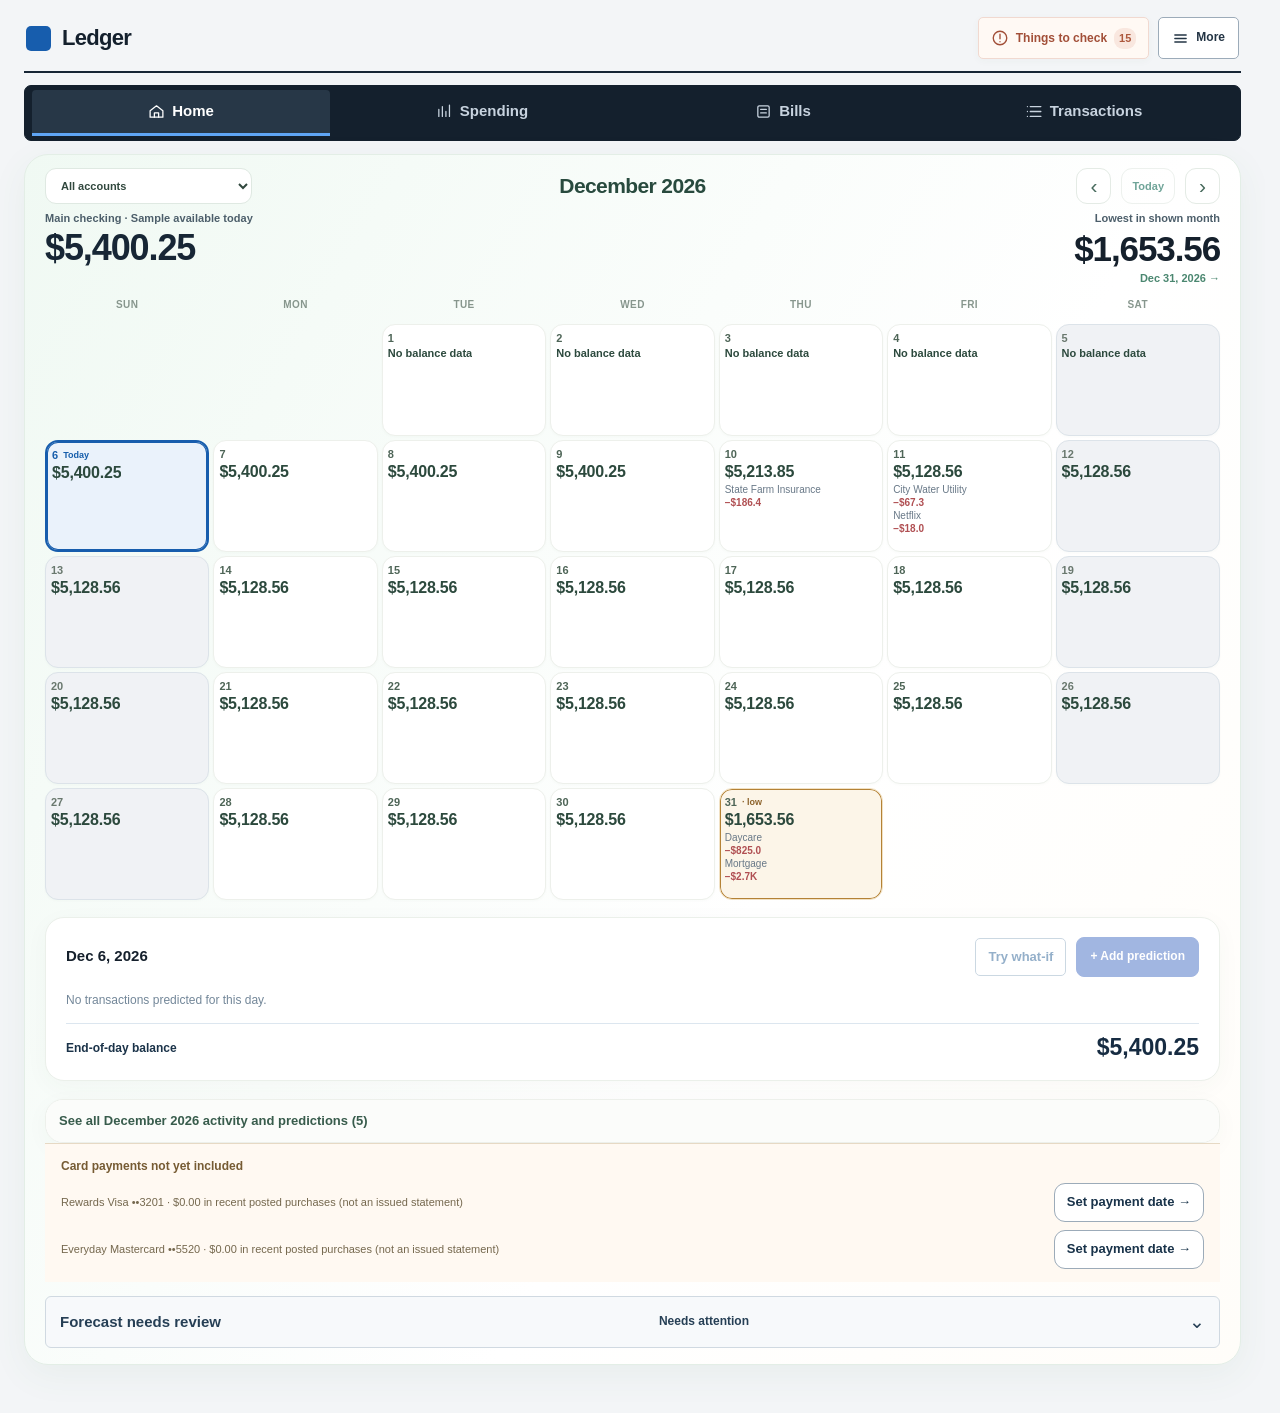
==== index.html @ ae258903 "UI: keep warning summaries visible and disclosure details optional" ====
<!doctype html>
<html lang="en">
<head>
<meta charset="utf-8">
<meta name="viewport" content="width=device-width,initial-scale=1,viewport-fit=cover">
<meta name="theme-color" content="#14202d">
<meta name="ledger-ui-revision" content="shown-month-low-20261031-v1">
<meta name="apple-mobile-web-app-capable" content="yes">
<meta name="apple-mobile-web-app-title" content="Ledger">
<link rel="manifest" href="/manifest.webmanifest">
<link rel="icon" type="image/png" sizes="180x180" href="/ledger-icon.png">
<link rel="apple-touch-icon" sizes="180x180" href="/ledger-icon.png">
<title>Ledger · Balance Planner</title>
<link rel="stylesheet" href="planner.css?v=ui-cleanup-20261125">
<link rel="stylesheet" href="ledger-interface.css?v=progressive-disclosure-20261125">
</head>
<body class="ledger-app">
<main class="shell"><div class="content">
  <header class="topbar">
    <div>
      <h1>Ledger</h1>
    </div>
    <div class="top-actions">
    <button type="button" class="attention-link" data-view="reviews" aria-label="Open things to check"><svg viewBox="0 0 24 24" aria-hidden="true"><circle cx="12" cy="12" r="9"/><path d="M12 7v6m0 4h.01"/></svg><span class="attention-label">Things to check</span><span class="attention-short" aria-hidden="true">Check</span><span class="review-tab-count" data-review-tab-count hidden></span></button>
    <div id="planner-save-feedback" class="planner-save-feedback" role="status" aria-live="polite" hidden></div>
      <details class="planner-menu" id="planner-menu"><summary aria-label="More Ledger options"><svg viewBox="0 0 24 24" aria-hidden="true"><path d="M4 7h16M4 12h16M4 17h16"/></svg><span>More</span></summary>
        <div class="planner-menu-content" role="group" aria-label="More Ledger options">
          <button type="button" data-view="settings">Settings</button>
          <a href="/ai-review" class="btn" id="ai-review-link">AI analysis</a>
          <a href="/categorize/manage" class="btn" id="category-share-link">Share categorization</a>
          <a class="btn" id="bank-connect" href="/bank-connect" hidden>Bank connections</a>
          <button class="btn" type="button" id="refresh-bank" hidden>Refresh bank</button>
          <details class="planner-menu-advanced">
            <summary>Advanced tools</summary>
            <div class="planner-menu-bank">
              <label for="ledger-mode-switch">Data source</label>
              <select id="ledger-mode-switch" class="mode-box" aria-label="Bank data source"><option value="demo">Demo</option><option value="real">Real / Plaid</option></select>
              <span class="status-tag" id="source-type" aria-live="polite">DEMO DATA</span>
            </div>
            <button class="btn primary" type="button" id="audit-launch" data-run-backtest hidden>Check accuracy</button>
            <small id="deployment-version">Server not verified</small>
          </details>
        </div>
      </details>
    </div>
  </header>
  <div class="main-navigation">
    <nav class="planner-tabs planner-nav-primary" aria-label="Main navigation">
      <button type="button" class="tab-link active" data-view="summary" aria-current="page"><svg viewBox="0 0 24 24" aria-hidden="true"><path d="M3 11 12 4l9 7v9H3z"/><path d="M9 20v-6h6v6"/></svg><span>Home</span></button>
      <button type="button" class="tab-link" data-view="history"><svg viewBox="0 0 24 24" aria-hidden="true"><path d="M4 19V9m5 10V5m5 14v-7m5 7V3"/></svg><span>Spending</span></button>
      <button type="button" class="tab-link" data-view="schedules"><svg viewBox="0 0 24 24" aria-hidden="true"><rect x="4" y="4" width="16" height="16" rx="2"/><path d="M8 9h8m-8 5h8"/></svg><span>Bills</span></button>
      <button type="button" class="tab-link" data-view="activity"><svg viewBox="0 0 24 24" aria-hidden="true"><path d="M6 5h15M6 12h15M6 19h15M2 5h.01M2 12h.01M2 19h.01"/></svg><span>Transactions</span></button>
    </nav>
  </div>
  <div id="planner-notice" aria-live="polite"></div>
  <div id="planner-main" aria-live="polite"><div class="panel">Preparing your balance plan…</div></div>
  <footer id="planner-fine-print" class="planner-fine-print" hidden></footer>
  </div></main>
<div id="planner-loading" class="planner-loading" role="status" aria-live="polite" aria-atomic="true">
  <div class="planner-loading-inner">
    <span class="planner-loading-spinner" aria-hidden="true"></span>
    <strong>Preparing Ledger</strong>
    <p id="planner-loading-progress">Loading your planning views…</p>
  </div>
</div>
<script src="demo-data.js"></script>
<script src="bank-feed.js?v=calendar-local-weekend-20261031-v1"></script>
<script src="accounting.js?v=card-payment-priority-v3"></script>
<script src="categorization.js"></script>
<script src="ledger-data.js?v=consistency-audit-20261106-v1"></script>
<script src="payment-obligations.js?v=card-settlements-excluded-v2"></script>
<script src="planner-transactions.js?v=consistency-audit-20261106-v1"></script>
<script src="planner-history.js?v=prediction-review-labels-v1"></script>
<script src="planner-core.js?v=prediction-review-labels-v1"></script>
<script src="planner-coverage.js?v=retired-renderers-20261028-v1"></script>
<script src="planner-summary.js?v=progressive-disclosure-20261125"></script>
<style>
/* A tab click is visible even while a fresh set of views is rebuilding. */
#planner-main{position:relative}
.ledger-page-wait{position:absolute;inset:0;z-index:5;min-height:220px;background:#f3f5f7;
 display:flex;justify-content:center;align-items:flex-start;padding-top:72px;gap:12px;color:#172c40;font-weight:650}
.ledger-page-wait:before{content:"";width:20px;height:20px;border-radius:50%;
 border:3px solid #cdd7e2;border-top-color:#175dad;animation:ledger-wait .7s linear infinite}
@keyframes ledger-wait{to{transform:rotate(360deg)}}
@media(prefers-reduced-motion:reduce){.ledger-page-wait:before{animation:none}}
</style>
<script>
/* Acknowledge navigation after startup or while edited views are refreshing.
   No financial data is duplicated or stored; the original nav handler remains
   the only authority that renders a prepared page. */
(function(){
 const shell=document.querySelector('main.shell');
 const root=document.getElementById('planner-main');
 const splash=document.getElementById('planner-loading');
 let wanted=null,sequence=0,replaying=false;
 // The opening overlay is owned by the planner readiness signal, not by the
 // first DOM mutation. It stays visible until all destinations are prepared.
 document.addEventListener('click',function(event){
  const button=event.target.closest?.('[data-view]');
  if(!button||replaying)return;
  const ready=window.HouseholdAllViewsReady?.()===true;
  const cached=window.HouseholdPreparedViewStatus?.()?.includes(button.dataset.view);
  if(ready&&cached){
   // Cancel an older uncached destination so a rapid subsequent tap wins.
   sequence++;wanted=null;
   root.querySelector('.ledger-page-wait')?.remove();
   root.removeAttribute('aria-busy');
   return;
  }
  // Until the existing warmup finishes, keep the tab interactive and visible.
  event.preventDefault();event.stopImmediatePropagation();
  const view=button.dataset.view,id=++sequence;
  wanted={view,button};
  document.querySelectorAll('[data-view]').forEach(tab=>{
   const selected=tab.dataset.view===(tab.closest?.('.planner-nav-primary')&&view==='transactions'?'activity':view==='trend'?'summary':view);
   tab.classList.toggle('active',selected);
   if(selected)tab.setAttribute('aria-current','page');
   else tab.removeAttribute('aria-current');
  });
  root.querySelector('.ledger-page-wait')?.remove();
  const placeholder=document.createElement('div');
  placeholder.className='ledger-page-wait';
  placeholder.setAttribute('role','status');
  placeholder.textContent='Loading '+(button.textContent.trim()||'page')+'…';
  root.appendChild(placeholder);
  root.setAttribute('aria-busy','true');
  if(shell){shell.inert=false;shell.removeAttribute('aria-busy')}
  if(splash&&window.HouseholdAllViewsReady?.())splash.style.display='none';
  const replay=()=>{
   if(id!==sequence||!wanted)return;
   if(window.HouseholdAllViewsReady?.()){
    wanted=null;
    // Keep the in-page loading surface visible through the synchronous
    // destination build. Render/DOM swap removes it only after the new page
    // is ready, rather than exposing a frozen previous page.
    replaying=true;
    try{button.click()}finally{
     replaying=false;
     if(placeholder.isConnected)placeholder.remove();
     root.removeAttribute('aria-busy');
    }
   }else setTimeout(replay,35);
  };
  // A task immediately after a paint frame lets Safari/Chromium paint the
  // newly selected tab and spinner BEFORE any expensive Activity markup.
  if(typeof requestAnimationFrame==='function'&&document.visibilityState!=='hidden')
   requestAnimationFrame(()=>requestAnimationFrame(()=>setTimeout(replay,0)));
  else setTimeout(replay,35);
 },true);
})();
</script>
<script src="planner.js?v=progressive-disclosure-20261125"></script>
<noscript>JavaScript is required to display account balances and planning projections.</noscript>
</body>
</html>
---- planner.css ----
/* Household Ledger · balance planner foundation.
   Restrained visual system carried forward from Household Ledger. */
:root{--ink:#121a22;--muted:#72808d;--line:#e1e6eb;--soft:#f5f7f9;--nav:#151b21;--blue:#315ebd;--pink:#dc438c;--red:#b42332;--mono:ui-monospace,SFMono-Regular,Menlo,Monaco,Consolas,monospace;font-family:Inter,-apple-system,BlinkMacSystemFont,"Segoe UI",sans-serif;color:var(--ink);font-variant-numeric:tabular-nums}
*{box-sizing:border-box}html{scroll-behavior:smooth}body{margin:0;background:#fff;font-size:13px;line-height:1.5;color:var(--ink)}
button,input,select{font:inherit}button,select{cursor:pointer}button:disabled{opacity:.45;cursor:default}
a{color:var(--blue);text-decoration:none}a:hover{text-decoration:underline}
[hidden]{display:none!important}
.sidebar{position:fixed;inset:0 auto 0 0;width:183px;background:var(--nav);padding:27px 14px;display:flex;flex-direction:column;z-index:4}
.brand{padding:3px 12px 36px;color:#fff;text-decoration:none;display:block;font:800 14px var(--mono);letter-spacing:.4px}
.brand span{color:#96a4b2;font-weight:600}
.side-link{display:flex;align-items:center;gap:11px;width:100%;padding:12px 11px;border:0;border-left:2px solid transparent;text-align:left;color:#bac4cf;background:transparent;font-size:13px;font-weight:650;border-radius:2px}
.side-link svg{width:17px;height:17px;stroke:currentColor;stroke-width:1.8;fill:none}
.side-link:hover{background:#282f38;color:#fff}
.side-link.active{background:#232b34;color:#fff;border-left-color:#9db9ff}
.sidebar-bottom{margin-top:auto;color:#7f8995;font:11px var(--mono);padding:14px 10px;line-height:1.65}
.shell{margin-left:183px}.content{max-width:1280px;padding:38px 45px 70px;margin:0 auto}
.topbar{display:flex;align-items:flex-start;justify-content:space-between;gap:20px;margin-bottom:19px}
.eyebrow{text-transform:uppercase;letter-spacing:1.6px;font:700 10px var(--mono);color:var(--muted);margin:0 0 9px}
h1{font-size:30px;font-weight:730;letter-spacing:-1px;line-height:1.15;margin:0}
.lead{font-size:13px;color:var(--muted);margin:9px 0 0;max-width:540px}
.top-actions{display:flex;align-items:center;flex-wrap:wrap;justify-content:flex-end;gap:8px}
.btn{border:1px solid #bac4cd;background:#fff;color:#1b2732;padding:9px 12px;border-radius:4px;min-height:36px;font-weight:650;display:inline-flex;align-items:center;justify-content:center;gap:7px;white-space:nowrap}
.btn:hover:not(:disabled){background:var(--soft);text-decoration:none}
.btn.primary{background:var(--ink);border-color:var(--ink);color:#fff}
.btn.primary:hover{background:#333e4b}
.mode-box{border:1px solid #cbd3d9;background:#fff;padding:8px 12px;border-radius:4px;min-height:36px;color:var(--ink);font-weight:650}
.notice{background:#f5f7fb;border:1px solid #dee6f3;border-left:3px solid #8da6ce;padding:12px 16px;border-radius:2px;margin:16px 0 20px;display:flex;justify-content:space-between;align-items:center;gap:14px;color:#45536a;font-size:12px}
.notice.danger{border-color:#f4d9dd;border-left-color:var(--red);background:#fff8f8;color:#853140}
.notice strong{color:var(--ink)}
.notice .secondary{color:var(--muted)}
.status-tag{display:inline-flex;align-items:center;gap:5px;padding:3px 8px;background:#f0f3f5;color:#677480;border-radius:3px;font:700 10px var(--mono);white-space:nowrap}
.status-tag.good{background:#eaf4ef;color:#367050}.status-tag.warn{background:#fff2df;color:#946317}.status-tag.bad{background:#ffebec;color:var(--red)}
.section-title{display:flex;justify-content:space-between;align-items:baseline;gap:10px;flex-wrap:wrap;margin:0 0 12px}
.section-title h2{font:750 11px var(--mono);letter-spacing:1.2px;text-transform:uppercase;margin:0}
.section-title p{color:var(--muted);font-size:11px;margin:0}
.account-strip{display:grid;grid-template-columns:repeat(auto-fit,minmax(180px,1fr));gap:10px;margin:0 0 28px}
.account-tile{display:flex;flex-direction:column;align-items:start;gap:6px;text-align:left;background:#fff;border:1px solid var(--line);padding:14px 15px;min-height:107px;border-radius:4px;transition:border-color .1s}
.account-tile:hover{border-color:#98a8ba}
.account-tile[aria-pressed="true"]{border-color:var(--blue);box-shadow:inset 0 0 0 1px var(--blue);background:#fbfcff}
.account-tile .account-name{font-size:12px;color:#607080;display:block;overflow-wrap:anywhere}
.account-tile .account-amount{font:750 20px var(--mono);letter-spacing:-.8px}
.account-tile .account-type{font:10px var(--mono);color:var(--muted)}
.panel{border:1px solid var(--line);border-radius:4px;background:#fff;margin:0 0 20px;padding:21px 23px}
.hero{display:grid;grid-template-columns:minmax(0,1fr) minmax(245px,.95fr);gap:25px;padding:26px 28px 22px}
.hero-label{font-size:12px;font-weight:680;margin:0 0 3px}
.hero-title{display:flex;align-items:center;gap:9px;flex-wrap:wrap}
.balance-main{font:740 clamp(29px,3.2vw,43px)/1.2 var(--mono);letter-spacing:-2px;margin:13px 0 7px;overflow-wrap:anywhere}
.balance-main.warning{color:var(--red)}
.hero-footnote{color:var(--muted);font-size:11px;margin:0;max-width:480px}
.hero-stats{display:grid;grid-template-columns:1fr 1fr;gap:15px;border-left:1px solid var(--line);padding-left:25px;align-content:center}
.metric{display:flex;flex-direction:column;gap:6px;min-width:0}
.metric span{font-size:11px;color:var(--muted)}.metric strong{font:740 20px var(--mono);overflow-wrap:anywhere}
.metric small{font-size:10px;color:var(--muted)}
.metric strong.low{color:var(--red)}
.metric strong.warning{color:#a55d0c}
.chart-wrap{margin-top:3px}.chart-wrap svg{width:100%;height:auto;max-height:230px;display:block;overflow:visible}
.chart-labels{display:flex;align-items:center;justify-content:space-between;font:11px var(--mono);color:var(--muted);padding:0 15px;margin:0 0 3px}
.chart-caption{font-size:11px;color:var(--muted);margin-top:8px}
.empty-visual{padding:32px 22px;color:var(--muted);background:var(--soft);border:1px dashed var(--line);border-radius:4px}
.timeline-panel{padding-bottom:8px}
.list-head{display:grid;grid-template-columns:92px minmax(0,1fr) 116px 125px;gap:12px;border-bottom:1px solid var(--line);padding:2px 0 11px;color:var(--muted);font:700 10px var(--mono);text-transform:uppercase;letter-spacing:.3px}
.payment-line{display:grid;grid-template-columns:92px minmax(0,1fr) 116px 125px;gap:12px;align-items:center;border-bottom:1px solid #e9edf0;padding:14px 0}
.payment-line:last-child{border-bottom:0}
.payment-date{font:650 12px var(--mono);color:#566573}
.payment-name{font-weight:700;font-size:13px;overflow-wrap:anywhere}
.payment-meta{font-size:11px;color:var(--muted);margin:3px 0 0}
.payment-value{text-align:right;font:700 13px var(--mono)}
.payment-value.incoming{color:#397250}.payment-value.outgoing{color:#9c3a52}
.after-value{text-align:right;display:flex;flex-direction:column;gap:3px}
.after-value strong{font:750 14px var(--mono)}.after-value strong.risk{color:var(--red)}
.after-value small{font:10px var(--mono);color:var(--muted)}
.forecast-empty{padding:30px 0 25px;text-align:center}.forecast-empty h3{font-size:14px;margin:0 0 6px}.forecast-empty p{font-size:12px;color:var(--muted);margin:0 auto;max-width:470px}
.details{border-top:1px solid var(--line);margin-top:13px;padding:14px 0 2px}
.details summary{font-weight:700;cursor:pointer;min-height:30px;color:#526171}
.details p{font-size:11px;color:var(--muted)}
.small-grid{display:grid;grid-template-columns:1fr 1fr;gap:15px}
.mini-panel{padding:20px 21px}
.mini-panel h3{font-size:12px;margin:0 0 7px}
.mini-panel p{font-size:12px;color:var(--muted);margin:0 0 12px}
.planner-footer{border-top:1px solid var(--line);padding-top:21px;color:var(--muted);font-size:11px;display:flex;justify-content:space-between;gap:12px}
.mobile-titlebar{display:none}
@media(max-width:1150px){.content{padding:28px 25px 60px}.sidebar{width:160px}.shell{margin-left:160px}.hero{gap:18px}.hero-stats{padding-left:18px}}
@media(max-width:780px){.sidebar{display:none}.shell{margin:0}.content{padding:22px 16px 70px}.mobile-titlebar{display:flex;background:var(--nav);color:#fff;padding:14px 18px;align-items:center;justify-content:space-between;font:700 12px var(--mono)}.mobile-titlebar span{color:#a9b6c5}.topbar{flex-direction:column;align-items:stretch;gap:12px;margin-bottom:8px}.top-actions{justify-content:flex-start}.hero{grid-template-columns:1fr;padding:20px;gap:15px}.hero-stats{border-left:0;border-top:1px solid var(--line);padding:15px 0 0}.account-strip{grid-template-columns:repeat(2,minmax(0,1fr))}.account-tile{min-height:96px;padding:12px}.account-tile .account-amount{font-size:17px}.small-grid{grid-template-columns:1fr}.panel{padding:17px}.list-head{grid-template-columns:65px minmax(0,1fr) 95px;gap:7px}.list-head span:last-child{display:none}.payment-line{grid-template-columns:65px minmax(0,1fr) 95px;gap:7px;padding:12px 0}.payment-date{font-size:10px}.payment-value{font-size:12px}.after-value{grid-column:2 / -1;display:block;text-align:left}.after-value small{margin-left:8px}.notice{align-items:start;flex-direction:column}.balance-main{letter-spacing:-1px}}
@media(max-width:390px){.account-strip{grid-template-columns:1fr 1fr;gap:7px}.account-tile .account-amount{font-size:15px}.hero-stats{grid-template-columns:1fr 1fr}.metric strong{font-size:17px}}

/* Confirm-once repeat review, main account and read-only card autopay planning */
.hero .hero-stats{grid-template-columns:repeat(2,minmax(0,1fr));gap:17px 20px}
.hero .metric-wide{grid-column:1 / -1;padding-top:12px;border-top:1px solid var(--line)}
.hero .metric-wide strong{font-size:19px}
.routine-review-list{margin-top:18px;display:flex;flex-direction:column}
.routine-review-line{display:grid;grid-template-columns:minmax(0,1fr) auto auto;gap:12px;align-items:center;padding:13px 0;border-bottom:1px solid var(--line)}
.routine-review-line:last-child{border-bottom:0}
.routine-review-line>div:first-child{display:flex;flex-direction:column;gap:4px;min-width:0}
.routine-review-line strong{font-size:13px;overflow-wrap:anywhere}
.routine-review-line>strong{font:750 14px var(--mono);white-space:nowrap}
.routine-review-line small{font-size:11px;color:var(--muted)}
.routine-actions{display:flex;align-items:center;gap:6px}
.routine-actions .btn{font-size:11px;padding:8px 11px}
.planner-settings{padding-bottom:20px}
.planner-settings>summary{cursor:pointer;font-size:13px;font-weight:730;min-height:32px}
.planner-settings>summary .status-tag{margin-left:12px}
.card-rule-form{margin-top:20px;padding-top:19px;border-top:1px solid var(--line)}
.card-rule-form .lead{max-width:750px;margin:0 0 14px}
.card-fields{display:grid;grid-template-columns:repeat(auto-fit,minmax(180px,1fr));gap:13px}
.card-fields label{display:flex;flex-direction:column;font-size:11px;font-weight:650;gap:5px;color:#506070}
.card-fields [hidden]{display:none!important}
.card-history{margin:16px 0;padding:13px;border:1px solid var(--line);border-radius:5px}
.card-history summary{cursor:pointer;font-weight:650;font-size:12px;margin-bottom:8px}
.card-history .card-preview-line{gap:14px}
.card-fields input,.card-fields select{height:40px;min-width:0;width:100%;border:1px solid #cbd3dd;border-radius:4px;padding:6px 10px;color:var(--ink);background:#fff;font:13px var(--mono)}
.card-fields input:focus,.card-fields select:focus{outline:2px solid #a2b9e5;outline-offset:1px}
.card-form-actions{margin:16px 0 8px;display:flex;gap:8px;flex-wrap:wrap;align-items:center}
.account-tile[aria-pressed=true]{background:#f8faff}
.account-tile:focus-visible,.btn:focus-visible{outline:2px solid var(--blue);outline-offset:2px}
@media(max-width:1050px){
 .routine-review-line{grid-template-columns:minmax(0,1fr) auto}
 .routine-actions{grid-column:1 / -1}
}
@media(max-width:780px){
 .routine-review-line{grid-template-columns:minmax(0,1fr) auto;gap:8px}
 .routine-actions{grid-column:1 / -1;flex-wrap:wrap}
 .hero .hero-stats{grid-template-columns:minmax(0,1fr) minmax(0,1fr)}
 .hero .metric strong{font-size:18px}
 .card-fields{grid-template-columns:minmax(0,1fr)}
}

/* Optional, read-only historical forecast accuracy check */
.audit-grid{display:grid;grid-template-columns:repeat(3,minmax(0,1fr));gap:14px;margin:18px 0}
.audit-grid>div{display:flex;flex-direction:column;gap:5px;padding:13px 14px;background:var(--panel-alt,#f6f8fa);border:1px solid var(--line);border-radius:5px;min-width:0}
.audit-grid span{font-size:11px;color:var(--muted)}
.audit-grid strong{font:700 19px var(--mono);color:var(--ink)}
.audit-grid small{font-size:11px;color:var(--muted);overflow-wrap:anywhere}
.audit-run-status{margin:12px 0 8px;font:650 12px var(--mono);color:#455b6d;overflow-wrap:anywhere}
.audit-footnote{font-size:12px;line-height:1.65;color:var(--muted);margin:14px 0}
.audit-issues{padding-top:12px;border-top:1px solid var(--line)}
.audit-issues h3{font-size:13px;margin:0 0 8px}
.audit-issue{display:flex;justify-content:space-between;gap:10px;padding:8px 0;border-bottom:1px solid var(--line);font-size:12px}
.audit-issue strong{font-size:12px}
.audit-issue span{color:var(--muted);text-align:right}
@media(max-width:780px){.audit-grid{grid-template-columns:1fr}.audit-issue{flex-direction:column;gap:4px}.audit-issue span{text-align:left}}

/* Three-tab planning workspace */
.planner-tabs{display:flex;gap:4px;border-bottom:1px solid var(--line);margin:4px 0 22px}
.tab-link{border:0;border-bottom:2px solid transparent;background:transparent;padding:12px 17px;color:#74808a;font-weight:700;font-size:13px;min-height:44px}
.tab-link:hover{color:var(--ink);background:#f5f7f9}
.tab-link.active{color:#254f9d;border-bottom-color:#315ebd}
.page-heading{display:flex;justify-content:space-between;align-items:center;gap:16px;flex-wrap:wrap;margin:0 0 20px}
.page-heading h2{font-size:22px;font-weight:750;letter-spacing:-.5px;margin:0}
.page-heading p{margin:5px 0 0;font-size:12px;color:var(--muted)}
.overview-page .overview-chart .chart-wrap svg{max-height:175px}
.overview-upcoming-item{display:grid;grid-template-columns:70px minmax(0,1fr) auto;align-items:center;gap:12px;padding:11px 0;border-bottom:1px solid var(--line);font-size:12px}
.overview-upcoming-item:last-child{border-bottom:0}
.overview-upcoming-item span{color:var(--muted)}
.overview-upcoming-item strong{overflow-wrap:anywhere}
.overview-upcoming-item span:last-child{font:700 12px var(--mono);color:var(--ink)}
.future-toolbar{display:flex;align-items:center;justify-content:space-between;gap:14px;padding-bottom:17px;border-bottom:1px solid var(--line)}
.future-toolbar label{display:flex;align-items:center;gap:12px;color:#596b7c;font-size:12px;font-weight:700}
.future-toolbar select{min-width:180px;max-width:100%;height:37px;padding:5px 11px;border:1px solid #cbd3d9;border-radius:4px;background:#fff}
.future-row{display:grid;grid-template-columns:65px minmax(0,1fr) 115px 70px;align-items:center;gap:12px;padding:13px 0;border-bottom:1px solid var(--line)}
.future-item:has(.future-edit-form)>.future-row{border-bottom:0}
.future-date{font:700 11px var(--mono);color:#6c7884}
.future-description{min-width:0;display:flex;flex-direction:column;gap:3px}
.future-description strong{font-size:13px;overflow-wrap:anywhere}
.future-description small{font-size:11px;color:var(--muted);overflow-wrap:anywhere}
.future-amount{font:700 13px var(--mono);text-align:right;white-space:nowrap}
.future-amount.incoming{color:#367050}
.future-amount.outgoing{color:#323f4d}
.future-new-form{margin:18px 0!important;background:#f9fafc}
.future-new-form .section-title{margin-bottom:6px}
.future-fields{display:grid;grid-template-columns:repeat(auto-fit,minmax(175px,1fr));gap:13px;margin-top:15px}
.future-fields label{display:flex;flex-direction:column;gap:6px;font-size:11px;font-weight:700;color:#506070;min-width:0}
.future-fields input,.future-fields select{height:40px;min-width:0;width:100%;border:1px solid #cbd3dd;border-radius:4px;padding:7px 9px;color:var(--ink);background:#fff;font:12px var(--mono)}
.future-edit-form{border-bottom:1px solid var(--line);background:#f7f9fc;margin:0 -11px 12px;padding:15px 13px;border-radius:4px}
.future-form-actions{display:flex;flex-wrap:wrap;align-items:center;gap:8px;margin:16px 0 0}
.future-form-error{color:#9d2535;font-size:12px;font-weight:650;margin:10px 0}
.future-notice{font-size:12px;color:#315d45;border-left:3px solid #7cb39a;background:#f1f8f4;padding:9px 12px}
.future-skipped{margin:14px 0}
.future-skip-line{display:flex;align-items:center;justify-content:space-between;gap:10px;padding:9px 0;font-size:12px;border-bottom:1px solid var(--line)}
.cash-cushion-label{display:flex;align-items:center;gap:10px;flex-wrap:wrap;font-size:12px}
.cash-cushion-label input{max-width:150px;padding:8px 10px;border:1px solid var(--line);border-radius:4px}
#cushion-form{display:flex;align-items:center;gap:15px;flex-wrap:wrap}
@media(min-width:781px) and (max-width:880px){.sidebar{display:none}.shell{margin-left:0}.content{padding:28px 24px 70px}}
@media(max-width:880px){.sidebar .side-link{display:none}}
@media(min-width:881px){.planner-tabs{display:none}}
@media(max-width:780px){
 .future-row{grid-template-columns:60px minmax(0,1fr) auto;gap:7px}
 .future-row>.btn{grid-column:3}
 .future-date{font-size:10px}
 .future-amount{grid-column:2;text-align:left}
 .future-row>.btn{grid-row:1 / 3;align-self:center}
 .future-toolbar{flex-wrap:wrap}
 .future-toolbar select{min-width:140px}
 .page-heading h2{font-size:20px}
}

/* Compact income visibility, avoiding an optimistic zero-deposit forecast. */
.income-status{display:flex;align-items:center;justify-content:space-between;gap:16px;padding-top:14px;padding-bottom:14px}
.income-status .section-title{margin:0 0 5px}
.income-status>div{flex:1;min-width:0}
.income-status p{font-size:12px;line-height:1.5;color:var(--muted);margin:0}
@media(max-width:780px){.income-status{align-items:flex-start;flex-direction:column}.income-status .btn{width:100%}}

/* Explicit scope for recurring forecast edits. */
.future-scope{border:1px solid #d2dce7;border-radius:6px;background:#fff;margin:0;padding:12px 14px;display:flex;align-items:center;gap:18px;flex-wrap:wrap}
.future-scope legend{font-size:12px;font-weight:750;padding:0 6px;color:#374b5f}
.future-scope label{display:flex;align-items:center;gap:8px;font-size:12px;font-weight:650;cursor:pointer;min-height:30px}
.future-scope label input{accent-color:#315ebd;width:16px;height:16px}
.future-scope p{width:100%;margin:0;color:#6c7987;font-size:11px;line-height:1.5}
@media(max-width:600px){.future-scope{gap:4px;align-items:stretch;flex-direction:column}}

.future-repeat-fields{margin-top:12px;padding:12px 14px;border:1px solid #dbe2e9;border-radius:5px;background:#fff}
.future-repeat-fields[hidden],.future-second-day[hidden],.future-transfer-only[hidden]{display:none!important}
.future-examples{margin-top:14px;font-size:12px}
.future-examples summary{font-weight:700;cursor:pointer;color:#315ebd}
.future-examples p{font-size:11px;color:var(--muted);margin:9px 0}
.future-examples label{display:flex;gap:9px;align-items:center;font-size:12px;margin:7px 0;cursor:pointer}
.future-examples input{accent-color:#315ebd;width:16px;height:16px}

/* Per-card statement forecasting; compact disclosure and account mapping. */
.card-statement-previews{display:grid;grid-template-columns:repeat(auto-fit,minmax(245px,1fr));gap:12px;margin-top:17px}
.card-statement-preview{border:1px solid var(--line);border-radius:6px;background:var(--panel-alt,#f6f8fa);padding:15px 16px;min-width:0}
.card-preview-top{display:flex;align-items:center;justify-content:space-between;gap:6px;font-size:10px;font-weight:750;letter-spacing:.04em;color:var(--muted)}
.card-preview-amount{display:block;margin:8px 0 12px;font:750 25px var(--mono);color:var(--ink)}
.card-preview-line{display:flex;justify-content:space-between;align-items:baseline;gap:14px;margin-top:7px;font-size:11px}
.card-preview-line span{color:var(--muted);flex:1}
.card-preview-line strong{font-size:11px;text-align:right;overflow-wrap:anywhere}
.card-preview-caveat{margin:13px 0 0;font-size:10px;line-height:1.6;color:var(--muted)}
.card-preview-placeholder{margin:13px 0;color:var(--muted);font-size:11px}
.card-bill-row{padding:12px 0;border-bottom:1px solid var(--line);display:flex;align-items:center;justify-content:space-between;gap:15px}
.card-bill-row:last-of-type{border-bottom:0}
.card-bill-row div{display:flex;flex-direction:column;gap:4px;min-width:0}
.card-bill-row div strong{font-size:12px}
.card-bill-row small{font-size:10px;color:var(--muted);line-height:1.5}
.card-bill-row>strong{font:750 15px var(--mono);white-space:nowrap}
@media(max-width:600px){.card-statement-previews{grid-template-columns:minmax(0,1fr)}.card-bill-row>strong{font-size:13px}}

.card-actual-transactions{margin-top:13px;padding-top:10px;border-top:1px solid var(--line);font-size:11px}
.card-actual-transactions summary{cursor:pointer;font-weight:700;color:#315ebd;line-height:1.5}
.card-actual-transactions p{color:var(--muted);line-height:1.5}
.card-actual-line{display:flex;justify-content:space-between;align-items:baseline;gap:12px;padding:8px 0;border-bottom:1px solid var(--line);line-height:1.5}
.card-actual-line:last-child{border-bottom:0}
.card-actual-line span{overflow-wrap:anywhere;min-width:0}
.card-actual-line strong{font:650 11px var(--mono);white-space:nowrap}

/* Actual-bank mortgage fallback when strict recurring detection has no forecast. */
.missing-mortgages{margin:16px 0}
.missing-mortgages>.lead{margin-top:7px;max-width:820px}
.mortgage-review{display:flex;justify-content:space-between;align-items:center;gap:15px;padding:15px 0;border-bottom:1px solid var(--line)}
.mortgage-review:last-of-type{border-bottom:0}
.mortgage-review-info{display:flex;flex-direction:column;gap:5px;min-width:0}
.mortgage-review-info>strong{font:750 13px var(--mono);overflow-wrap:anywhere}
.mortgage-review-info small{font-size:11px;color:var(--muted)}
.mortgage-review-actions{display:flex;flex-wrap:wrap;gap:7px;flex-shrink:0}
.mortgage-examples{margin-top:5px;font-size:11px}
.mortgage-examples summary{cursor:pointer;color:var(--blue);font-weight:700}
.mortgage-examples div{padding-top:6px;color:var(--muted)}
@media(max-width:680px){.mortgage-review{align-items:flex-start;flex-direction:column}.mortgage-review-actions{width:100%}}

/* Bank-sourced History + lower-threshold Reviews. Keep data legible on iPhone. */
.planner-tabs{display:flex;flex-wrap:wrap;gap:5px}
.history-filters{display:flex;gap:12px;align-items:end;flex-wrap:wrap;margin:0 0 14px}
.history-filters label{font-size:11px;min-width:160px;flex:1;display:flex;flex-direction:column;gap:6px;color:var(--muted);font-weight:650}
.history-filters input,.history-filters select{width:100%;min-height:37px;padding:8px 10px;border:1px solid #c8d0d9;background:#fff;border-radius:4px;color:var(--ink)}
.history-count{font-size:11px;color:var(--muted);margin:12px 0 8px}
.history-actual-row{display:grid;grid-template-columns:72px minmax(0,1fr) 105px 126px;align-items:center;gap:12px;padding:12px 0;border-bottom:1px solid var(--line)}
.history-actual-row:last-of-type{border-bottom:0}
.history-actual-date{color:var(--muted);font:650 11px var(--mono)}
.history-actual-description{min-width:0;display:flex;flex-direction:column;gap:4px}
.history-actual-description strong{font-size:12px;overflow-wrap:anywhere}
.history-actual-description small{color:var(--muted);font-size:11px}
.history-actual-amount{font:700 12px var(--mono);text-align:right;white-space:nowrap}
.history-actual-amount.incoming{color:#397250}
.history-actual-amount.outgoing{color:#914050}
.history-actual-row .btn{font-size:11px;padding:8px;white-space:nowrap}
.history-more{text-align:center;margin-top:17px}
.review-candidate{display:flex;align-items:center;justify-content:space-between;gap:12px;padding:16px 0;border-bottom:1px solid var(--line);flex-wrap:wrap}
.review-candidate:last-of-type{border-bottom:0}
.review-candidate-main{flex:1 1 240px;min-width:0;display:flex;flex-direction:column;gap:4px}
.review-candidate-main>strong{font-size:13px;overflow-wrap:anywhere}
.review-candidate-main small{font-size:11px;color:var(--muted)}
.review-candidate-amount{font:750 13px var(--mono);white-space:nowrap}
.review-candidate-actions{display:flex;gap:7px;align-items:center;flex-wrap:wrap}
.review-candidate-actions .btn{font-size:11px}
.review-examples{margin-top:7px;font-size:11px}
.review-examples summary{cursor:pointer;font-weight:650;color:var(--blue)}
.review-examples div{padding-top:6px;color:var(--muted)}
.review-warning{font-size:12px;color:#785e38;border-top:1px solid var(--line);padding:10px 0;margin:0}
.review-spotlight{display:flex;align-items:center;justify-content:space-between;gap:14px}
.review-spotlight p{font-size:11px;color:var(--muted);margin:5px 0 0}
.history-schedule-form{border-color:#bfcada}
.history-schedule-form .future-fields{margin-top:16px}
@media(max-width:780px){
 .planner-tabs{gap:3px;justify-content:space-between}
 .planner-tabs .tab-link{flex:1 1 29%;font-size:11px;padding:9px 6px}
 .history-actual-row{grid-template-columns:56px minmax(0,1fr) 92px;gap:7px;padding:12px 0}
 .history-actual-row .btn{grid-column:2/-1;justify-self:start;margin-top:0}
 .history-actual-description small{font-size:10px}
 .history-actual-amount{font-size:11px}
 .review-candidate-actions{width:100%}
 .review-spotlight{align-items:start;flex-direction:column}
}


/* Summary · one interactive timeline and one honest coverage indicator */
.summary-page{max-width:1100px;margin:0 auto}
.summary-stage{border:1px solid #e5ebf0;border-radius:16px;padding:29px 34px 23px;background:linear-gradient(180deg,#fff 0%,#fff 65%,#fcfdff 100%)}
.summary-heading{display:flex;align-items:center;justify-content:space-between;gap:16px;flex-wrap:wrap}
.summary-eyebrow{font:750 11px var(--mono);letter-spacing:1.7px;color:#6f7c89}
.summary-account-picker{display:flex;align-items:center;gap:9px;font-size:11px;color:var(--muted)}
.summary-account-picker select{border:1px solid #dde4eb;background:#fff;border-radius:7px;max-width:220px;min-height:36px;color:var(--ink);font-weight:650;padding:6px 28px 6px 11px}
.summary-ranges{display:flex;align-items:center;gap:4px;margin:20px 0 29px;padding:4px;border-radius:10px;background:#f4f6f9;width:max-content;max-width:100%}
.summary-range{border:0;background:transparent;color:#718093;font:700 12px var(--mono);min-height:34px;min-width:44px;padding:6px 12px;border-radius:7px}
.summary-range:hover{color:var(--ink);background:#e9eef5}
.summary-range.active{color:#234d97;background:#fff;box-shadow:0 1px 4px #182d4d1b}
.summary-numbers{display:flex;align-items:end;justify-content:space-between;gap:20px}
.summary-overline,.summary-end span{font-size:12px;color:#778491;font-weight:620}
.summary-low{font:760 clamp(36px,5vw,63px)/1.13 var(--mono);letter-spacing:-2.8px;color:#172b3a;margin:6px 0}
.summary-low-alert{color:#a55d0c}
.summary-low-negative{color:#b43b36}
.summary-date{color:#667585;font-size:12px}
.summary-end{display:flex;flex-direction:column;text-align:right;gap:3px;padding-bottom:3px}
.summary-end strong{font:730 clamp(19px,2.35vw,27px) var(--mono);letter-spacing:-1px;overflow-wrap:anywhere}
.summary-end small{font-size:11px;color:#7b8996}
.summary-plot{margin:20px -5px 0}
.summary-plot svg{display:block;width:100%;height:auto;max-height:360px;touch-action:pan-y;cursor:crosshair;outline:none}
.summary-plot svg:focus-visible{outline:2px solid #416fba;outline-offset:2px;border-radius:7px}
.summary-axis{display:flex;justify-content:space-between;color:#8b97a4;font:11px var(--mono);padding:0 10px}
.summary-peek{display:flex;justify-content:space-between;gap:14px;align-items:center;border-radius:9px;background:#f4f7fb;padding:13px 16px;margin-top:18px;min-height:58px}
.summary-peek>div{display:flex;align-items:baseline;gap:15px;flex-wrap:wrap}
.summary-peek [data-summary-peek-date]{font-size:12px;font-weight:650;color:#587086}
.summary-peek strong{font:750 19px var(--mono);color:#172c3d}
.summary-peek small{font-size:11px;color:#647588;text-align:right}
.summary-caption{display:flex;justify-content:space-between;gap:12px;color:#8a96a1;font-size:11px;margin-top:13px}
.summary-caption span{white-space:nowrap}
.summary-trust{padding:23px 5px 0;color:#687685}
.summary-trust-line{display:flex;gap:13px;align-items:center;flex-wrap:wrap;font-size:12px}
.summary-trust-line>strong{color:#202e3b}
.summary-risk{color:#ad4747}.summary-ok{color:#417357}
.summary-review-link{border:0;background:none;color:#315ebd;text-decoration:underline;font-weight:700;padding:4px;min-height:30px}
.summary-trust p{font-size:11px;color:#8995a1;margin:9px 0}
.summary-empty{padding:80px 20px;color:#778491;text-align:center;font-size:13px;line-height:1.7}
@media(max-width:780px){
 .planner-tabs{overflow-x:auto;scrollbar-width:none;justify-content:flex-start}
 .planner-tabs::-webkit-scrollbar{display:none}
 .planner-tabs .tab-link{flex:0 0 auto;white-space:nowrap;padding:10px 14px;font-size:12px}
 .summary-stage{padding:20px 17px 18px;border-radius:12px}
 .summary-ranges{width:100%;justify-content:space-between;gap:1px;margin:19px 0 23px}
 .summary-range{min-width:0;flex:1;padding:8px 2px;font-size:11px}
 .summary-low{font-size:clamp(30px,8vw,42px);letter-spacing:-1.7px}
 .summary-end strong{font-size:19px}
 .summary-numbers{align-items:start}
 .summary-caption span{display:none}
 .summary-peek{align-items:flex-start;flex-direction:column;gap:6px}
 .summary-peek small{text-align:left}
 .summary-plot{margin:24px -3px 0}
 .summary-account-picker select{max-width:160px}
}

/* Summary's six day chips are the only horizon selector on that page. */
body:has(.summary-page) .top-actions label[for="horizon"],
body:has(.summary-page) .top-actions #horizon{display:none}


/* Proof of coverage: one restrained month-by-month matrix, not another dashboard */
.coverage-section{margin:26px 0 0;border:1px solid var(--line);border-radius:12px;background:#fff;padding:21px 23px 17px}
.coverage-heading{display:flex;align-items:baseline;justify-content:space-between;gap:12px;margin-bottom:14px}
.coverage-heading h2{font-size:13px;font-weight:760;margin:0;letter-spacing:-.15px}
.coverage-heading>span{font-size:11px;color:var(--muted);text-align:right}
.coverage-scroller{overflow-x:auto;max-width:100%;overscroll-behavior-x:contain}
.coverage-table{border-spacing:0;width:100%;min-width:max-content;border-collapse:separate}
.coverage-table th,.coverage-table td{border-bottom:1px solid #eef1f5;text-align:center;padding:8px 7px;min-width:75px}
.coverage-table thead th{font:700 10px var(--mono);color:#7a8794;background:#fff;vertical-align:bottom;padding:8px 7px}
.coverage-table thead th:first-child{position:sticky;left:0;z-index:3;text-align:left;min-width:146px;background:white}
.coverage-month>span{display:block;font:500 9px var(--mono);color:#9ba6b1;margin-top:3px}
.coverage-table tbody th{position:sticky;left:0;z-index:2;min-width:146px;text-align:left;background:#fff;max-width:200px}
.coverage-table tbody th strong{display:block;font-size:12px;overflow-wrap:anywhere}
.coverage-table tbody th small{display:block;font-size:10px;color:var(--muted);font-weight:500;margin-top:3px}
.coverage-cell{border:1px solid transparent;background:transparent;border-radius:7px;padding:6px 7px;min-width:49px;min-height:34px;color:#687787;font:700 11px var(--mono);cursor:pointer;white-space:nowrap}
.coverage-cell.covered,.coverage-cell.posted{background:#eff6f2;color:#346d4a}
.coverage-cell.missing,.coverage-cell.setup{background:#fceeed;color:#a43838}
.coverage-cell.unknown,.coverage-cell.review,.coverage-cell.external{background:#faf2e6;color:#99743c}
.coverage-cell.na{color:#9ba6b1;cursor:pointer}
.coverage-cell:hover,.coverage-cell[aria-pressed="true"]{border-color:currentColor}
.coverage-cell:focus-visible{outline:2px solid #315ebd;outline-offset:1px}
.coverage-legend{display:flex;flex-wrap:wrap;align-items:center;gap:12px 19px;color:#91a0ac;margin-top:13px;font-size:10px}
.coverage-legend b{font:750 11px var(--mono);color:#586e80}
.coverage-detail{margin-top:15px;border-top:1px solid #e7ebf0;padding:14px 0 3px;font-size:12px}
.coverage-detail-title{display:flex;align-items:center;justify-content:space-between;gap:15px}
.coverage-detail-title strong{font-size:12px}
.coverage-close{border:0;background:none;font-size:20px;color:#6b7c8a;min-width:28px;min-height:28px}
.coverage-detail p{color:#6b7b89;margin:8px 0 10px;line-height:1.5}
.coverage-detail-event{display:flex;justify-content:space-between;gap:12px;padding:7px 0;border-bottom:1px solid #f0f2f5;font-size:11px}
.coverage-detail-event strong{font:700 12px var(--mono);white-space:nowrap}
.coverage-open-predictions{border:0;background:transparent;color:#315ebd;font-weight:720;font-size:12px;padding:10px 0 4px}
@media(max-width:780px){
 .coverage-section{padding:16px 12px;border-radius:11px;margin-top:18px}
 .coverage-table thead th:first-child,.coverage-table tbody th{min-width:124px;max-width:144px}
 .coverage-table th,.coverage-table td{min-width:66px;padding:7px 4px}
 .coverage-table tbody th strong{font-size:11px}
 .coverage-table tbody th small{font-size:9px}
 .coverage-heading{align-items:start}
 .coverage-heading>span{max-width:145px}
 .coverage-legend{gap:9px 15px}
}

.coverage-identify{margin-top:14px;padding-top:12px;border-top:1px solid #e7ebf0;display:flex;flex-direction:column;gap:6px}
.coverage-identify>strong{font-size:12px}
.coverage-identify>p{margin:0 0 7px;font-size:11px;color:#6b7b89}
.coverage-mortgage-option{width:100%;border:1px solid #e5ebf1;background:#f8fafc;color:#29405b;min-height:37px;text-align:left;padding:8px 10px;border-radius:6px;font-size:11px;cursor:pointer;overflow-wrap:anywhere}
.coverage-mortgage-option:hover,.coverage-mortgage-option:focus-visible{border-color:#315ebd;background:#eef4fe}
.coverage-mortgage-option:disabled{opacity:.6;cursor:wait}
.coverage-mortgage-reset{background:none;border:0;color:#687787;font-size:11px;text-align:left;padding:8px 0;cursor:pointer}

/* Reusable owner-confirmed forecast stream labels in the Summary detail */
.coverage-mortgage-option.tracked{border-color:#9db9a6;background:#eff6f2;color:#346d4a}
.coverage-mortgage-option.tracked:hover,.coverage-mortgage-option.tracked:focus-visible{background:#e5f2e9}

/* Summary calendar: balances are end-of-day canonical projections, not separate estimates. */
.calendar-wrapper{margin-top:27px;min-width:0}
.calendar-navigation{display:flex;align-items:center;justify-content:space-between;gap:14px;margin-bottom:16px}
.calendar-navigation h2{margin:0;font-weight:760;font-size:19px;letter-spacing:-.4px;color:var(--ink)}
.calendar-navigation small{display:block;margin-top:4px;font-size:11px;color:#87929e}
.calendar-nav-actions{display:flex;gap:5px;align-items:center}
.calendar-nav-actions button{width:35px;height:35px;border:1px solid #e0e7ee;border-radius:8px;color:#29496e;background:#fff;cursor:pointer;font-size:21px;line-height:1}
.calendar-nav-actions button:disabled{color:#bac3cb;opacity:.65;cursor:default;background:#f8fafc}
.calendar-nav-actions .calendar-today{font:700 11px var(--mono);width:auto;padding:0 10px}
.calendar-grid{display:grid;grid-template-columns:repeat(7,minmax(0,1fr));gap:4px;min-width:0}
.calendar-weekday{text-align:center;color:#8895a4;font:700 10px var(--mono);padding:3px 0 9px}
.calendar-day,.calendar-blank,.calendar-outside{min-width:0;min-height:122px;border:1px solid #e9edf2;border-radius:8px}
.calendar-day{appearance:none;text-align:left;background:#fff;padding:9px 8px;display:flex;flex-direction:column;gap:4px;cursor:pointer;color:var(--ink);transition:border-color .12s ease,background .12s ease}
.calendar-day:hover{border-color:#86a9d4;background:#f9fbff}
.calendar-day:focus-visible{outline:2px solid #315ebd;outline-offset:0}
.calendar-day.selected{border-color:#315ebd;background:#f2f6fc;box-shadow:inset 0 0 0 1px #315ebd}
.calendar-day.negative{background:#fdf4f4}
.calendar-day.low:not(.negative){background:#fffaf1}
.calendar-day-number{font:750 11px var(--mono);color:#718093;display:flex;align-items:center;gap:5px}
.calendar-day.today .calendar-day-number:after{content:"Today";font:600 9px var(--mono);color:#315ebd}
.calendar-day-balance{display:block;font:750 clamp(12px,1.35vw,16px) var(--mono);color:#1c344e;white-space:nowrap;overflow:hidden;text-overflow:ellipsis;letter-spacing:-.45px}
.calendar-day.negative .calendar-day-balance{color:#aa3d47}
.calendar-day.low:not(.negative) .calendar-day-balance{color:#9c6d2f}
.calendar-money-narrow{display:none}
.calendar-day-events{display:flex;flex-direction:column;gap:4px;min-width:0}
.calendar-event{display:flex;flex-direction:column;gap:1px;min-width:0;font-size:10px;line-height:1.22;color:#687887}
.calendar-event-name{overflow:hidden;text-overflow:ellipsis;white-space:nowrap;max-width:100%}
.calendar-event-amount{font:700 10px var(--mono);color:#b04f52}
.calendar-event.in .calendar-event-amount{color:#2e805f}
.calendar-more{font:650 9px var(--mono);color:#85919c}
.calendar-blank{background:transparent;border-color:transparent}
.calendar-outside{background:#fbfcfe;color:#bdc6cf;padding:9px 8px;font:700 11px var(--mono);border-style:dashed}
.calendar-day-detail{margin-top:20px;padding:19px 21px;border:1px solid #e6ecf3;border-radius:11px;background:#f9fbfe}
.calendar-detail-heading{display:flex;align-items:center;justify-content:space-between;gap:14px}
.calendar-detail-heading>div:first-child{display:flex;flex-direction:column;gap:5px}
.calendar-detail-heading>div:first-child>span{font:700 10px var(--mono);letter-spacing:.7px;color:#8a99a6}
.calendar-detail-heading>div:first-child>strong{font-size:15px}
.calendar-detail-items{margin-top:15px;border-top:1px solid #e8edf3}
.calendar-detail-item{display:flex;align-items:center;justify-content:space-between;gap:15px;border-bottom:1px solid #e9edf3;padding:10px 0;font-size:12px}
.calendar-transaction-name{min-width:0;font-weight:650;overflow-wrap:anywhere}
.calendar-transaction-name small{display:block;font-size:10px;color:#8795a2;margin-top:3px;font-weight:400}
.calendar-detail-item>strong{white-space:nowrap;font:730 13px var(--mono);color:#b14f55}
.calendar-detail-item>strong.in{color:#2f835f}
.calendar-empty{font-size:12px;color:#84929f;margin:16px 0 4px}
.calendar-edit{background:none;border:0;font-size:11px;font-weight:700;color:#315ebd;margin-top:12px;padding:8px 0;cursor:pointer}
.summary-extras{margin-top:22px;border:1px solid #e5ebf0;background:#fff;border-radius:12px;overflow:hidden}
.summary-extras>summary{cursor:pointer;font-size:12px;color:#5e7285;font-weight:690;padding:16px 21px;user-select:none}
.summary-extras[open]>summary{border-bottom:1px solid #edf1f5}
.summary-extras>.summary-stage{border:0;border-radius:0;padding:4px 24px 25px}
.summary-extras .coverage-section{margin:0 20px 18px}
@media(max-width:780px){
 .calendar-wrapper{margin-top:25px}
 .calendar-navigation h2{font-size:17px}
 .calendar-navigation small{font-size:10px}
 .calendar-grid{gap:2px}
 .calendar-weekday{font-size:9px;padding-bottom:7px}
 .calendar-day,.calendar-blank,.calendar-outside{min-height:101px;border-radius:6px}
 .calendar-day{padding:6px 3px;gap:5px}
 .calendar-day-number{font-size:10px;justify-content:center}
 .calendar-day.today .calendar-day-number:after{content:"•";font-size:12px}
 .calendar-day-balance{text-align:center;font-size:11px;letter-spacing:-.6px}
 .calendar-money-wide{display:none}
 .calendar-money-narrow{display:inline}
 .calendar-day-events{gap:3px}
 .calendar-event{font-size:8px;gap:1px;text-align:center}
 .calendar-event-name{font-size:8px}
 .calendar-event-amount{font-size:8px}
 .calendar-more{font-size:8px;text-align:center}
 .calendar-outside{padding:6px 4px;font-size:10px;text-align:center}
 .calendar-day-detail{padding:15px 12px;margin-top:15px}
 .calendar-detail-heading{align-items:flex-start}
 .calendar-detail-heading>div:first-child>strong{font-size:12px}
 .summary-extras>.summary-stage{padding:0 12px 12px}
 .summary-extras .coverage-section{margin:0 9px 14px}
}
@media(max-width:370px){
 .calendar-event-name{display:none}
 .calendar-day,.calendar-blank,.calendar-outside{min-height:78px}
 .calendar-navigation small{max-width:150px}
}


/* Calendar-first planning: one balance explanation, one compact transaction editor. */
.calendar-day-detail{background:#fff;border-color:#e5ecf4}
/* Selected-day equation is now one continuous, editable transaction trail:
   starting balance, each signed movement once, then the ending balance. */
.calendar-day-reconciliation{
 margin-top:13px;min-width:0;border:1px solid var(--line);
 border-radius:9px;background:#fff;overflow:hidden;
}
.calendar-day-reconciliation .calendar-day-opening{
 display:flex;align-items:center;justify-content:space-between;gap:10px;
 padding:11px 13px;border-bottom:1px solid var(--line);
 background:var(--soft);font-size:12px;
}
.calendar-day-reconciliation .calendar-day-opening span{color:var(--muted)}
.calendar-day-reconciliation .calendar-day-opening strong{
 white-space:nowrap;font-weight:750;font-variant-numeric:tabular-nums;
}
.calendar-day-reconciliation .calendar-day-transactions{
 margin:0;border:0;min-width:0;
}
.calendar-day-reconciliation .calendar-day-transactions-head{
 padding:10px 13px 3px;margin:0;
}
.calendar-day-reconciliation .calendar-day-transactions .calendar-monthly-entry{
 border:0;border-bottom:1px solid var(--line);
 border-radius:0;margin:0;background:transparent;overflow:visible;
}
.calendar-day-reconciliation .calendar-day-transactions .calendar-monthly-entry:last-child{
 border-bottom:0;
}
.calendar-day-reconciliation .calendar-day-transactions .calendar-monthly-entry .calendar-monthly-row{
 padding:11px 13px;
}
/* A single sum of the signed rows, without repeating deposit/withdrawal
   categories; the separate canonical end-of-day balance remains the result. */
.calendar-day-reconciliation .calendar-day-net{
 display:flex;align-items:center;justify-content:space-between;gap:12px;
 padding:12px 13px;border-top:1px solid var(--line);
 background:var(--soft);font-size:12px;font-weight:700;
}
.calendar-day-reconciliation .calendar-day-net strong{
 white-space:nowrap;font-variant-numeric:tabular-nums;font-weight:750;
}
@media(max-width:600px){
 .calendar-day-reconciliation .calendar-day-opening{padding:10px 9px}
 .calendar-day-reconciliation .calendar-day-transactions-head{padding:9px 9px 2px}
 .calendar-day-reconciliation .calendar-day-transactions .calendar-monthly-entry .calendar-monthly-row{
  padding:11px 9px;
 }
}
.calendar-detail-item .calendar-item-edit{border:0;border-radius:6px;background:#eff3f9;color:#345e90;min-height:31px;padding:5px 9px;cursor:pointer;font-size:11px;font-weight:700}
.calendar-detail-item .calendar-item-edit:hover{background:#e0eafa}
.calendar-day-actions{display:flex;align-items:center;gap:14px;flex-wrap:wrap;margin-top:14px}
.calendar-add{border:1px solid #315ebd;border-radius:8px;background:#315ebd;color:#fff;min-height:37px;padding:8px 13px;cursor:pointer;font-weight:750;font-size:12px}
.calendar-add:hover{background:#244c98}
.calendar-add:disabled{opacity:.45;cursor:default}
.calendar-unplanned{display:block;margin-top:3px;font-size:9px;color:#ad7040;overflow:hidden;text-overflow:ellipsis;white-space:nowrap}
.calendar-gaps{margin-top:16px;border:1px solid #f0dbbc;background:#fffbf4;border-radius:9px;padding:13px}
.calendar-gaps>strong{color:#906027;font-size:12px;display:block;margin-bottom:7px}
.calendar-gaps>div{display:flex;justify-content:space-between;gap:12px;align-items:center;padding:6px 0;font-size:12px}
.calendar-gaps button{border:1px solid #cfa46d;border-radius:6px;background:#fff;color:#916123;font-size:11px;min-height:31px;padding:5px 9px;cursor:pointer;white-space:nowrap}
.calendar-gaps small{display:block;margin-top:6px;color:#a18259;font-size:10px;line-height:1.5}
.calendar-notice{margin:12px 0 0;padding:9px 12px;border-radius:7px;background:#eef6f1;color:#316a4d;font-size:12px}
.calendar-quick-form{margin-top:17px;padding:17px;border:1px solid #cfdbeb;background:#f6f9fd;border-radius:11px}
.calendar-quick-head{display:flex;justify-content:space-between;align-items:center;gap:12px}
.calendar-quick-head strong{font-size:14px}
.calendar-quick-head button{border:0;background:transparent;color:#7b8da0;font-size:23px;min-width:32px;min-height:32px;cursor:pointer}
.calendar-quick-form>p:first-of-type{font-size:11px;color:#798b9b;margin:3px 0 15px}
.calendar-quick-fields{display:grid;grid-template-columns:repeat(2,minmax(0,1fr));gap:11px}
.calendar-quick-fields label{display:flex;flex-direction:column;gap:6px;font-size:11px;font-weight:650;color:#587087;min-width:0}
.calendar-quick-fields input,.calendar-quick-fields select{width:100%;height:39px;padding:7px 10px;border:1px solid #d7e1eb;border-radius:7px;background:#fff;color:#1d3146;font-size:13px;min-width:0}
.calendar-quick-fields label>strong{padding:12px 8px;font-weight:700;color:#233c53}
.calendar-quick-form:not([data-quick-kind="transfer"]) .calendar-transfer-field{display:none}
.calendar-quick-form[data-quick-kind="transfer"] .calendar-single-account{display:none}
.calendar-quick-scope{border:0;padding:13px 0 0;margin:13px 0 0;display:flex;gap:15px;flex-wrap:wrap;align-items:center}
.calendar-quick-scope legend{font-size:11px;font-weight:730;color:#53708b}
.calendar-quick-scope label{font-size:11px;color:#42586e;display:flex;align-items:center;gap:5px;min-height:30px}
.calendar-quick-actions{display:flex;align-items:center;gap:9px;flex-wrap:wrap;margin-top:17px}
.calendar-quick-actions .btn{min-height:36px}
.calendar-quick-error{color:#a83d46;font-size:11px;margin:8px 0 0}
.calendar-quick-error:empty{display:none}
@media(max-width:780px){
 .calendar-math{padding:11px 10px}
 .calendar-math>div{font-size:11px}
 .calendar-math>div strong{font-size:12px}
 .calendar-quick-form{padding:13px 10px}
 .calendar-quick-fields{grid-template-columns:1fr 1fr;gap:9px}
 .calendar-quick-fields input,.calendar-quick-fields select{font-size:12px}
 .calendar-quick-actions .btn{flex:1 1 auto}
 .calendar-day-actions{justify-content:space-between;gap:6px}
}
@media(max-width:360px){.calendar-quick-fields{grid-template-columns:1fr}}

/* Calendar-first navigation: all advanced views remain accessible from one quiet menu. */
.sidebar,.planner-tabs,.mobile-titlebar{display:none!important}
.shell{margin-left:0!important}
.content{max-width:1170px;padding:25px 30px 55px}
.topbar{align-items:center;gap:15px;margin-bottom:8px}
.topbar h1{font-size:21px;letter-spacing:-.4px}
.topbar .eyebrow,.topbar .lead{display:none}
.planner-menu{position:relative;order:10;z-index:12}
.planner-menu>summary{list-style:none;display:flex;gap:7px;align-items:center;justify-content:center;min-height:36px;padding:7px 12px;border:1px solid #d8e1eb;border-radius:8px;color:#284057;background:#fff;font-weight:680;cursor:pointer;white-space:nowrap}
.planner-menu>summary::-webkit-details-marker{display:none}
.planner-menu[open]>summary{background:#f3f6f9}
.planner-menu-content{position:absolute;right:0;top:calc(100% + 7px);width:218px;background:#fff;border:1px solid #dce5ed;border-radius:11px;box-shadow:0 14px 40px #1c32462a;padding:8px;display:flex;flex-direction:column;gap:2px;z-index:20}
.planner-menu-content button,.planner-menu-content a{width:100%;border:0;background:transparent;text-align:left;padding:10px 12px;color:#253b50;border-radius:7px;cursor:pointer;font-size:12px;text-decoration:none;font-weight:640}
.planner-menu-content button:hover,.planner-menu-content a:hover,.planner-menu-content button.active{background:#f2f6fb;color:#284e83}
.planner-menu-content small{padding:8px 10px;color:#8392a0;font-size:10px;border-top:1px solid #ecf1f5;margin-top:5px}
.calendar-editor-backdrop{display:none}
@media(max-width:780px){
 .content{padding:15px 12px 60px}
 .topbar{align-items:center;gap:8px}
 .topbar h1{font-size:17px}
 .top-actions{margin-left:auto;align-items:center;gap:5px}
 .top-actions>label{display:none}.top-actions>.mode-box{display:block;max-width:122px;padding:6px 7px}
 .planner-menu{order:0}
 .planner-menu>summary{min-height:36px}
 .planner-menu-content{width:min(250px,85vw)}
 .calendar-editor-backdrop{display:block;position:fixed;inset:0;background:#12223678;border:0;z-index:79;cursor:pointer}
 .calendar-quick-form{position:fixed;bottom:0;left:0;right:0;z-index:80;background:#fff;box-shadow:0 -18px 60px #122a4640;max-height:min(88dvh,760px);overflow-y:auto;margin:0;padding:19px 17px max(19px,env(safe-area-inset-bottom));border-radius:18px 18px 0 0;border-color:#dce5ed}
 .calendar-quick-fields{grid-template-columns:repeat(2,minmax(0,1fr))}
 .calendar-quick-fields label:nth-child(2){grid-column:1 / -1}
}

/* Focused balance metrics and monthly schedule assurance, not a second forecast. */
.summary-page{max-width:1100px}
.summary-ranges{margin:11px 0 17px}
.summary-numbers{display:grid;grid-template-columns:1fr 1.25fr 1fr;align-items:start;gap:15px;border:1px solid #e7edf3;border-radius:12px;padding:17px 20px;background:#fff}
.summary-numbers>div{min-width:0}
/* No dividers or shifted padding between the three Calendar balance figures. */
.summary-current strong{display:block;margin:7px 0;font:720 clamp(19px,2.5vw,28px)/1.22 var(--mono);letter-spacing:-.8px;color:#1d3449}
.summary-numbers .summary-low{font-size:clamp(24px,3vw,37px);letter-spacing:-1.3px}
.summary-numbers .summary-end{grid-column:1 / -1;flex-direction:row;gap:9px;border-top:1px solid #eef1f5;padding:9px 0 0;text-align:left;justify-content:flex-start}
.summary-numbers .summary-end strong{font-size:12px;letter-spacing:0}
.summary-numbers .summary-end span,.summary-numbers .summary-end small{font-size:10px}
.summary-coverage-metric{display:flex;flex-direction:column;gap:7px;text-align:left}
.summary-coverage-metric span{color:#778491;font-weight:620;font-size:12px}
.summary-coverage-metric strong{font-size:14px;color:#344c60}
.calendar-wrapper{margin-top:18px}
.calendar-checklist{border:1px solid #e1e9f1;border-radius:10px;margin:15px 0;padding:12px 14px;background:#fbfcfe}
.calendar-check-heading{display:flex;align-items:baseline;justify-content:space-between;gap:10px;margin-bottom:9px;flex-wrap:wrap}
.calendar-check-heading strong{font-size:12px;color:#263d54}
.calendar-check-heading small{font-size:10px;color:#8291a1}
.calendar-check-rows{display:grid;grid-template-columns:repeat(2,minmax(0,1fr));gap:5px 12px}
.calendar-check-row{display:flex;align-items:center;gap:8px;min-width:0;border:0;border-radius:6px;background:transparent;padding:9px 10px;text-align:left;cursor:pointer;color:#41566d;font-size:11px}
.calendar-check-row:hover,.calendar-check-row:focus-visible{background:#eef4fa}
.calendar-check-row span:nth-child(2){flex:1;min-width:0;overflow:hidden;text-overflow:ellipsis;white-space:nowrap}
.calendar-check-row strong{white-space:nowrap;font-size:10px;color:#597265}
.calendar-check-row.needs-review strong,.calendar-check-row.needs-review .calendar-check-icon{color:#99662d}
.calendar-check-icon{font-size:13px;color:#438267;font-weight:800;width:14px}
.calendar-day.coverage-highlight{outline:2px solid #7da9d4;outline-offset:-2px}
.calendar-day.actual{background:#fbfcfd;border-color:#e9edf1}
.calendar-day.actual .calendar-day-balance{font-size:11px;color:#8898a7;letter-spacing:0;font-weight:650}
.calendar-actual-note{font-size:11px;color:#718293;margin:14px 0 0}
.calendar-actual-row .calendar-item-edit{white-space:nowrap}
@media(max-width:780px){
 .summary-numbers{grid-template-columns:1fr 1fr;gap:11px;padding:12px 12px}
 /* Metric columns keep equal padding on smaller screens, too. */
 .summary-numbers .summary-low{font-size:25px}
 .summary-coverage-metric{grid-column:1 / -1;border-left:0!important;border-top:1px solid #eef1f5;padding:10px 0 0!important;flex-direction:row;justify-content:space-between}
 .summary-numbers .summary-end{grid-column:1 / -1;order:4}
 .calendar-checklist{padding:10px 8px}
 .calendar-check-rows{grid-template-columns:1fr 1fr;gap:2px}
 .calendar-check-row{padding:8px 5px;gap:5px;font-size:10px}
 .calendar-check-row strong{font-size:9px}
 .calendar-actual-row{flex-wrap:wrap}
}
@media(max-width:380px){
 .calendar-check-rows{grid-template-columns:1fr}
}

.calendar-tap-edit{width:100%;border:0;border-bottom:1px solid #e9edf3;background:transparent;text-align:left;cursor:pointer;color:inherit}
.calendar-tap-edit:hover,.calendar-tap-edit:focus-visible{background:#f1f6fb;outline-offset:-2px}
.calendar-tap-edit>.calendar-item-edit{display:inline-flex;align-items:center}

/* Keep navigation in the visible viewport even on the smallest iPhones.
   The previous nowrap heading + action group could push Menu offscreen. */
.planner-menu{min-width:0}
.planner-menu-content{max-height:min(500px,calc(100dvh - 100px));overflow-y:auto;overscroll-behavior:contain}
.recurring-schedule-choice{margin:12px 0;padding:13px;border:1px solid #d7e3ee;border-radius:9px;background:#f7faff}
.recurring-schedule-choice label{display:flex;flex-direction:column;gap:7px;font-weight:710;font-size:12px;color:#30475e}
.recurring-schedule-choice select{display:block;width:100%;min-width:0;min-height:42px;padding:9px;border:1px solid #b9cddd;background:#fff;border-radius:7px;color:#24384b}
.recurring-schedule-choice p{color:#66798b;font-size:11px;line-height:1.5;margin:9px 0 0}
@media(max-width:780px){
 .topbar{display:flex;flex-direction:column;align-items:stretch;gap:10px;min-width:0}
 .topbar>div:first-child{width:100%;min-width:0}
 .topbar h1{max-width:100%;overflow-wrap:anywhere}
 .top-actions{display:flex;flex:0 1 auto;width:100%;min-width:0;margin-left:0;justify-content:flex-start;flex-wrap:wrap}
 .top-actions .planner-menu{order:100;margin-left:auto}
 .planner-menu-content{position:fixed;left:auto;right:max(10px,env(safe-area-inset-right));top:max(82px,calc(env(safe-area-inset-top) + 60px));width:min(270px,calc(100vw - 20px));max-height:calc(100dvh - 96px);max-height:calc(100vh - 96px);overflow-y:auto}
}
@media(max-width:350px){
 .top-actions>.mode-box{max-width:103px}
 .planner-menu>summary{padding:7px 10px}
}

/* One schedule per payment stream; everything below reflects read-only future estimates. */
.schedule-page{max-width:1050px;margin:0 auto}
.schedule-grid{display:grid;grid-template-columns:repeat(auto-fit,minmax(min(100%,390px),1fr));align-items:start;gap:13px}
.schedule-card{padding:18px 20px;margin:0;min-width:0}
.schedule-heading{display:flex;justify-content:space-between;align-items:start;gap:10px}
.schedule-heading>div{min-width:0;display:flex;flex-direction:column;gap:3px}
.schedule-heading strong{font-size:14px;overflow-wrap:anywhere}
.schedule-heading small{font-size:11px;color:#6e8090;overflow-wrap:anywhere}
.schedule-metrics{display:flex;flex-wrap:wrap;gap:10px;align-items:baseline;margin:13px 0;padding:10px 0;border-top:1px solid #edf1f4;border-bottom:1px solid #edf1f4;color:#667785;font-size:11px}
.schedule-metrics strong{font:730 17px var(--mono);color:#243c52}
.schedule-actions,.schedule-window,.schedule-windows{display:flex;flex-wrap:wrap;gap:7px;align-items:center}
.schedule-actions>.btn,.schedule-window>.btn{font-size:11px;min-height:33px}
.schedule-windows{display:flex;flex-direction:column;align-items:stretch;margin-top:12px}
.schedule-windows small{font-weight:700;color:#637689}
.schedule-window{justify-content:space-between;border-top:1px solid #eef2f6;padding:8px 0;font-size:11px}
.schedule-window span{overflow-wrap:anywhere}
.schedule-form{margin:14px 0 0;padding:15px;background:#f8fafc;border:1px solid #e1e9f1;border-radius:9px}
.schedule-form h3{margin:0 0 8px}
.schedule-form p{font-size:11px;color:#687e8c}
.schedule-form .future-fields{gap:11px}
.schedule-form .future-fields label{min-width:0}
.schedule-separate-choice{display:flex;align-items:center;gap:9px;padding:12px 14px;margin:12px 0;border:1px solid #dbe5ed;border-radius:8px;background:#f8fafc;font-size:12px;font-weight:650;color:#35506b;cursor:pointer}
.schedule-separate-choice input{margin:0;flex:none}
@media(max-width:780px){
 .schedule-grid{grid-template-columns:1fr;gap:10px}
 .schedule-page .page-heading{align-items:flex-start;gap:8px}
 .schedule-card{padding:13px 12px}
 .schedule-form .future-fields{grid-template-columns:1fr 1fr;gap:8px}
}
@media(max-width:380px){.schedule-form .future-fields{grid-template-columns:1fr}}

/* Calendar-first actionable forecast assurance and complete monthly ledger. */
.summary-review-trigger{border:0;background:transparent;padding:0;text-align:left;color:#245f94;font:700 14px inherit;cursor:pointer;text-decoration:underline;text-underline-offset:3px}
.summary-review-trigger:hover,.summary-review-trigger:focus-visible{color:#123e68}
.summary-review-trigger span{margin-left:4px}
.summary-review-details{margin:13px 0 16px;padding:16px 18px;background:#fafbfd;border:1px solid #dde8f1;border-radius:11px}
.summary-review-details[hidden]{display:none}
.summary-review-details>strong{font-size:13px;color:#27415b}
.summary-review-details>p{font-size:11px;color:#6e8090;margin:5px 0 12px}
.summary-review-row{display:flex;justify-content:space-between;align-items:center;gap:12px;padding:11px 1px;border-top:1px solid #e7eef4}
.summary-review-row>div{min-width:0;display:flex;flex-direction:column;gap:4px}
.summary-review-row strong{font-size:12px;color:#32485c}
.summary-review-row small{font-size:11px;color:#6b7c8b;line-height:1.45}
.summary-review-row button{white-space:nowrap;flex:none}
.calendar-monthly-list{border:1px solid #dfe7ef;border-radius:11px;margin:17px 0 0;background:#fff;overflow:hidden}
.calendar-monthly-list>summary{display:flex;align-items:center;justify-content:space-between;gap:9px;padding:15px 17px;cursor:pointer;font-weight:750;font-size:13px;color:#2b435c;list-style:revert}
.calendar-monthly-totals{display:flex;gap:18px;flex-wrap:wrap;padding:11px 16px;border-top:1px solid #eef2f6;background:#fafbfd;font-size:11px;color:#63778b}
.calendar-monthly-totals strong{color:#31475b}
.calendar-monthly-rows{display:flex;flex-direction:column;max-height:560px;overflow:auto}
.calendar-monthly-row{display:grid;grid-template-columns:70px minmax(0,1fr)minmax(80px,auto) 34px;gap:10px;align-items:center;text-align:left;padding:11px 15px;border:0;border-top:1px solid #edf1f5;background:#fff;cursor:pointer;color:#34485f}
.calendar-monthly-row:hover,.calendar-monthly-row:focus-visible{background:#f3f7fc}
.calendar-monthly-date{font-size:11px;color:#7a8b9b;font-variant-numeric:tabular-nums}
.calendar-monthly-name{font-size:12px;font-weight:680;min-width:0;overflow-wrap:anywhere}
.calendar-monthly-name small{display:block;font-size:10px;font-weight:500;color:#8594a1;margin-top:3px}
.calendar-monthly-row strong{font-variant-numeric:tabular-nums;font-size:12px;text-align:right;white-space:nowrap}
.calendar-monthly-view{font-size:10px;color:#6186a5;text-align:right}
@media(max-width:520px){
 .summary-review-row{align-items:flex-start}
 .summary-review-row .btn{padding:7px 8px;font-size:10px}
 .calendar-monthly-list>summary{align-items:flex-start;flex-direction:column;gap:3px}
 .calendar-monthly-row{grid-template-columns:54px minmax(0,1fr)auto;gap:7px;padding:12px 9px}
 .calendar-monthly-view{display:none}
 .calendar-monthly-date{font-size:10px}
 .calendar-monthly-row strong{font-size:11px}
}

.calendar-monthly-unplanned{padding:13px 16px;background:#fff9f2;border-top:1px solid #e6d9c4;display:flex;flex-direction:column;gap:8px}
.calendar-monthly-unplanned>strong{font-size:12px;color:#765b33}
.calendar-monthly-unplanned>div{display:flex;align-items:center;justify-content:space-between;gap:10px;font-size:11px;line-height:1.45;color:#75684e}
.calendar-monthly-unplanned .btn{white-space:nowrap}
.summary-review-trigger{font-weight:750;font-size:14px;font-family:inherit}
@media(max-width:520px){.calendar-monthly-unplanned>div{align-items:flex-start;flex-direction:column}}

/* The calculation opens directly from the actual card-payment row or the month list. */
.calendar-breakdown-row,.calendar-monthly-entry{display:flex;align-items:stretch;min-width:0;border-top:1px solid #e9eef4}
.calendar-breakdown-row>.calendar-detail-item,.calendar-monthly-entry>.calendar-monthly-row{flex:1;min-width:0;border-top:0;border-bottom:0}
.card-breakdown-action{flex:none;align-self:stretch;border:0;border-left:1px solid #e8eef4;background:#f6f9fd;color:#2b608c;cursor:pointer;font-size:11px;font-weight:720;padding:10px 12px;white-space:nowrap}
.card-breakdown-action:hover,.card-breakdown-action:focus-visible{background:#eaf3fc}
.card-breakdown-panel{margin:16px 0 0;padding:19px 20px;border:1px solid #ccdfef;border-radius:10px;background:#fcfdff}
.card-breakdown-heading{display:flex;justify-content:space-between;gap:15px;align-items:start}
.card-breakdown-heading>div{display:flex;flex-direction:column;gap:4px}
.card-breakdown-heading small{font-size:10px;letter-spacing:.05em;color:#6c8094;font-weight:760}
.card-breakdown-heading strong{font-size:18px;color:#2d435a;font-variant-numeric:tabular-nums}
.card-breakdown-window,.card-breakdown-note,.card-breakdown-adjustment{font-size:11px;line-height:1.55;color:#60768a}
.card-breakdown-section{margin:14px 0;padding:10px 0;border-top:1px solid #e8eef4}
.card-breakdown-subhead,.card-breakdown-total{display:flex;justify-content:space-between;gap:12px;font-size:12px;color:#344e64}
.card-breakdown-line{display:flex;justify-content:space-between;gap:12px;padding:8px 0;font-size:11px;border-top:1px solid #edf1f6;color:#657c8d}
.card-breakdown-line strong{white-space:nowrap;color:#2c435a;font-variant-numeric:tabular-nums}
.card-breakdown-section p{font-size:11px;color:#8995a0}
.card-breakdown-total{font-size:13px;font-weight:730;padding:12px 0;border-top:1px solid #cfdee9}
.card-breakdown-adjustment{padding:10px;border-radius:7px;background:#fff8ed}
@media(max-width:600px){
 .calendar-breakdown-row,.calendar-monthly-entry{flex-wrap:wrap}
 .calendar-breakdown-row>.calendar-detail-item,.calendar-monthly-entry>.calendar-monthly-row{flex-basis:100%}
 .card-breakdown-action{border-left:0;border-top:1px solid #eef2f7;width:100%;text-align:left;padding:8px 11px}
 .card-breakdown-panel{padding:15px 12px}
 .card-breakdown-heading strong{font-size:16px}
}

.card-scheduled-transactions{margin-top:13px;padding-top:10px;border-top:1px solid var(--line);font-size:11px}
.card-scheduled-transactions summary{cursor:pointer;font-weight:700;color:#315ebd;line-height:1.5}
.card-scheduled-transactions p{color:var(--muted);line-height:1.5}

/* A single transaction workspace on top of whichever view opened it. */
.transaction-overlay{position:fixed;inset:0;z-index:95;display:flex;align-items:center;justify-content:center;padding:20px}
.transaction-overlay-backdrop{position:absolute;inset:0;width:100%;height:100%;background:#18283d88;border:0;cursor:pointer}
.transaction-detail{isolation:isolate;position:relative;z-index:1;width:min(760px,100%);max-height:min(91dvh,850px);background:#fff;border-radius:16px;box-shadow:0 18px 90px #102b4860;display:flex;flex-direction:column;overflow:hidden;border:1px solid #dce5ed;color:#2a4156}
.transaction-detail-head{display:flex;align-items:flex-start;justify-content:space-between;gap:16px;padding:22px 27px 19px;border-bottom:1px solid #e6edf2;background:#fbfcfe}
.transaction-detail-head>div{min-width:0}
.transaction-detail-head small{display:block;color:#587694;letter-spacing:.06em;font-size:10px;font-weight:760;margin-bottom:9px}
.transaction-detail-head h2{font-size:22px;line-height:1.18;letter-spacing:-.5px;color:#1c354d;margin:0 0 7px;overflow-wrap:anywhere}
.transaction-detail-head p{font-size:12px;color:#718297;line-height:1.5;margin:0}
.transaction-detail-close{border:1px solid #d9e5ee;background:#fff;width:36px;height:36px;flex:none;border-radius:8px;cursor:pointer;color:#566b7e;font-size:24px;line-height:1}
.transaction-detail-close:hover,.transaction-detail-close:focus-visible{background:#eaf2fa}
.transaction-detail-body{overflow-y:auto;overscroll-behavior:contain;padding:21px 27px 30px}
.transaction-detail-info{display:grid;grid-template-columns:repeat(2,minmax(0,1fr));gap:12px;background:#f7fafc;border:1px solid #e7edf3;border-radius:10px;padding:15px;margin-bottom:13px}
.transaction-detail-info>div{display:flex;flex-direction:column;gap:6px;min-width:0}
.transaction-detail-info span{font-size:10px;color:#71859a;font-weight:650}
.transaction-detail-info strong{font-size:12px;color:#294057;overflow-wrap:anywhere}
.transaction-edit-impact,.transaction-detail-help{font-size:12px;color:#536f83;line-height:1.65;margin:11px 0 16px}
.transaction-edit-impact{border-left:3px solid #8daec8;background:#f4f8fc;padding:11px 14px}
.transaction-detail .future-edit-form,.transaction-detail .history-schedule-form,.transaction-detail .schedule-form{margin:0;border:0;border-top:1px solid #e8eef4;border-radius:0;box-shadow:none;padding:20px 0;background:transparent}
.transaction-detail .future-edit-form .future-scope{background:#f8fbfd;border:1px solid #e5edf4;border-radius:9px;padding:13px 15px;margin-bottom:16px}
.transaction-detail .future-edit-form .future-scope legend{font-size:12px;font-weight:750;color:#2d4a65}
.transaction-detail .future-fields{grid-template-columns:repeat(2,minmax(0,1fr))}
.transaction-detail .future-form-actions{display:flex;flex-wrap:wrap;gap:8px;border-top:1px solid #e8eef4;padding-top:18px}
.transaction-detail .future-form-actions .btn{min-height:36px}
.transaction-related{margin:15px 0 0;border:1px solid #dae7f2;border-radius:10px;background:#f7fafc;padding:16px;display:flex;flex-direction:column;gap:8px}
.transaction-related>strong{font-size:12px;color:#32506a}
.transaction-related>span{font-size:11px;color:#657b90;line-height:1.5}
.transaction-related>div{display:flex;flex-wrap:wrap;gap:8px;margin-top:2px}
.transaction-evidence{border:1px solid #dfebf3;border-radius:9px;background:#fafcfe;margin:15px 0;padding:12px 15px}
.transaction-evidence>summary{font-weight:750;font-size:12px;color:#2c5878;cursor:pointer}
.transaction-evidence>p{font-size:11px;color:#6c7f8e;line-height:1.6}
.transaction-evidence-group,.transaction-evidence-total{display:flex;justify-content:space-between;gap:10px;font-size:11px;padding:12px 0;border-top:1px solid #e8eef3;color:#3c566e}
.transaction-evidence-total{font-weight:760;font-size:12px}
.transaction-evidence-item{display:flex;justify-content:space-between;gap:10px;padding:7px 0;border-top:1px solid #eef3f7;color:#5f7386;font-size:11px}
.transaction-evidence-item strong{white-space:nowrap;color:#263f58;font-variant-numeric:tabular-nums}
.overview-upcoming-open{width:100%;border:0;border-bottom:1px solid #eef2f5;background:transparent;text-align:left;cursor:pointer}
.overview-upcoming-open:hover,.overview-upcoming-open:focus-visible,.history-actual-row[role="button"]:hover,.history-actual-row[role="button"]:focus-visible{background:#f1f6fc;outline-offset:-2px}
.overview-details-indicator{font-size:11px;color:#5b81a6}
.history-actual-row[role="button"]{cursor:pointer}
@media(max-width:740px){
 .transaction-overlay{padding:0;align-items:flex-end}
 .transaction-detail{width:100%;max-height:93dvh;max-height:93vh;border-radius:17px 17px 0 0;border-bottom:0}
 .transaction-detail-head{padding:19px 16px 15px}
 .transaction-detail-head h2{font-size:20px}
 .transaction-detail-body{padding:15px 15px max(25px,env(safe-area-inset-bottom))}
 .transaction-detail .future-fields{grid-template-columns:repeat(2,minmax(0,1fr));gap:11px}
 .transaction-detail .future-form-actions .btn{min-height:42px}
}
@media(max-width:410px){
 .transaction-detail-head h2{font-size:18px}
 .transaction-detail-info{gap:9px;padding:12px}
 .transaction-detail .future-fields{grid-template-columns:1fr;gap:9px}
 .transaction-detail .future-scope label{display:flex;align-items:flex-start;gap:8px}
 .transaction-detail .future-form-actions .btn{flex:1 1 43%}
}

/* One navigation system, not a sidebar + tabs + menu repeating one another. */
.shell{margin-left:0!important}
.content{max-width:1180px;padding:30px 36px 70px}
.planner-tabs.planner-nav-primary{display:flex!important;gap:6px;overflow-x:auto;flex-wrap:nowrap;justify-content:flex-start;scrollbar-width:none;margin:12px 0 22px;padding:4px;background:#f4f7fa;border:1px solid #e8eef3;border-radius:11px}
.planner-nav-primary::-webkit-scrollbar{display:none}
.planner-nav-primary .tab-link{flex:0 0 auto;min-height:40px;white-space:nowrap;border:0;border-radius:8px;padding:9px 17px;font-size:12px;font-weight:720;color:#718397}
.planner-nav-primary .tab-link:hover{background:#e8eef6;color:#385776}
.planner-nav-primary .tab-link.active{background:#fff;color:#243f59;box-shadow:0 1px 4px #19324a20}
.topbar h1{font-size:clamp(20px,2.4vw,28px);letter-spacing:-.6px}
.topbar .lead{font-size:12px}
@media(max-width:780px){
 .content{padding:17px 14px 70px}
 .planner-tabs.planner-nav-primary{margin:15px 0 20px}
 .planner-nav-primary .tab-link{padding:9px 13px;font-size:12px;min-height:38px}
}
@media(max-width:390px){.planner-nav-primary .tab-link{padding:9px 12px;font-size:11px}}

/* One schedule gives direct access to each actual, independently editable forecast occurrence. */
.schedule-occurrence-section{margin:14px 0 0;border-top:1px solid #e3ebf2;padding-top:20px}
.schedule-occurrence-heading{display:flex;justify-content:space-between;align-items:baseline;gap:12px;flex-wrap:wrap}
.schedule-occurrence-heading h3{font-size:14px;color:#29445d;margin:0;font-weight:750}
.schedule-occurrence-heading span{font-size:11px;color:#708397}
.schedule-occurrence-section>p{font-size:11px;line-height:1.55;color:#637a8d;margin:9px 0 14px}
.schedule-occurrence-section>p strong{color:#2b506d}
.schedule-occurrence-list{max-height:300px;overflow-y:auto;overscroll-behavior:contain;border:1px solid #e4ebf2;border-radius:9px;background:white}
.schedule-occurrence{display:grid;grid-template-columns:60px minmax(0,1fr)minmax(72px,auto) 45px;gap:10px;align-items:center;border:0;border-bottom:1px solid #edf1f5;background:#fff;width:100%;padding:13px 12px;text-align:left;cursor:pointer;color:#2c4156}
.schedule-occurrence:last-child{border-bottom:0}
.schedule-occurrence:hover,.schedule-occurrence:focus-visible{background:#f1f6fc}
.schedule-occurrence-date{font-size:12px;font-weight:700;color:#536d80}
.schedule-occurrence-description{font-size:12px;font-weight:700;min-width:0;overflow-wrap:anywhere}
.schedule-occurrence-description small{display:block;font-size:10px;color:#738696;font-weight:500;margin-top:3px}
.schedule-occurrence>strong{text-align:right;font-size:12px;font-variant-numeric:tabular-nums;white-space:nowrap}
.schedule-occurrence-arrow{font-size:10px;font-weight:700;color:#3d709d;text-align:right;white-space:nowrap}
.schedule-occurrence-empty{margin:0;padding:17px;border:1px solid #e5edf3;border-radius:9px;background:#f9fbfd}
@media(max-width:420px){
 .schedule-occurrence{grid-template-columns:50px minmax(0,1fr)auto;gap:7px;padding:12px 8px}
 .schedule-occurrence-date{font-size:11px}
 .schedule-occurrence>strong{font-size:11px}
 .schedule-occurrence-arrow{display:none}
}

/* Payment plan: schedule-wide settings and per-date edits on ONE surface. */
.plan-summary{display:grid;grid-template-columns:repeat(2,minmax(0,1fr));gap:10px 18px;padding:13px 15px;margin:0 0 12px;background:#f6f9fc;border:1px solid #e5edf4;border-radius:10px}
.plan-summary>div{display:flex;flex-direction:column;gap:4px;min-width:0}
.plan-summary small{font-size:10px;font-weight:650;color:#788a9c}
.plan-summary strong{font-size:12px;font-weight:740;color:#27415a;overflow-wrap:anywhere}
.plan-selected-guide{margin:11px 0;padding:9px 12px;background:#f1f7fd;border:1px solid #d5e5f2;border-radius:7px;color:#496e8c;font-size:11px;line-height:1.5}
.plan-selected-guide strong{color:#294b68}
.plan-settings{border:1px solid #dce7f0;border-radius:10px;margin:13px 0;background:#fff;overflow:hidden}
.plan-settings>summary{display:flex;flex-direction:column;gap:4px;cursor:pointer;padding:14px 17px;background:#f9fbfd;list-style:none}
.plan-settings>summary::-webkit-details-marker{display:none}
.plan-settings>summary span{font-size:13px;font-weight:770;color:#29465f}
.plan-settings>summary small{font-size:11px;color:#73889a}
.plan-settings[open]>summary{border-bottom:1px solid #e7edf3;background:#f2f7fb}
.plan-settings-body{padding:15px}
.plan-settings-body>p{font-size:11px;color:#6d8295;line-height:1.55;margin:0 0 10px}
.plan-settings-body .schedule-form{border:0;padding:0;margin:0;background:transparent}
.plan-settings-body .future-form-actions{padding-top:12px}
.schedule-occurrence-section{border:1px solid #e1eaf2;border-radius:10px;padding:14px;margin:14px 0;background:#fbfcfe}
.schedule-occurrence-section>.schedule-occurrence-heading{padding:2px 0 0}
.schedule-occurrence-section>.schedule-occurrence-list{margin-top:11px}
.schedule-occurrence.selected{background:#e9f3fd;box-shadow:inset 3px 0 #5386b5}
.plan-occurrence-editor{border:1px solid #cbdde9;border-radius:9px;background:#fff;padding:15px;margin:13px 0}
.plan-occurrence-editor>.plan-section-label{display:flex;justify-content:space-between;align-items:baseline;gap:10px;flex-wrap:wrap}
.plan-section-label strong{font-size:13px;color:#305777}
.plan-section-label span{font-size:11px;color:#5e7890}
.plan-occurrence-editor>p{font-size:11px;color:#6b8091;line-height:1.5}
.plan-occurrence-editor .future-edit-form{margin:10px 0 0}
.plan-occurrence-editor .future-scope{margin:8px 0 13px}
.plan-occurrence-editor .future-form-actions{display:flex;flex-wrap:wrap;gap:6px}
@media(max-width:520px){
 .plan-summary{gap:10px;padding:12px}
 .plan-settings>summary{padding:13px 12px}
 .plan-settings-body{padding:12px}
 .schedule-occurrence-section{padding:11px;margin:12px 0}
 .plan-occurrence-editor{padding:11px}
}

.plan-save-confirmation{padding:11px 13px;border:1px solid #cfe1ee;background:#f3f9fe;border-radius:8px;color:#315b7b;font-size:12px;font-weight:690;line-height:1.5}
.plan-stop{display:flex;justify-content:space-between;align-items:center;gap:12px;padding:16px 3px 5px;margin-top:20px;border-top:1px solid #e6eef4}
.plan-stop span{font-size:11px;color:#718397;line-height:1.5}
.plan-stop .btn{font-size:11px;white-space:nowrap}
.plan-stop .btn[data-stop-plan]:hover{background:#fff2ee}
@media(max-width:520px){.plan-stop{flex-direction:column;align-items:flex-start}.plan-stop .btn{align-self:flex-start}}

/* The transaction row is its own editor, not a link to a separate surface. */
.calendar-monthly-entry,.calendar-detail-entry{position:relative;display:flex;flex-wrap:wrap;align-items:stretch;width:100%;min-width:0;border-bottom:1px solid #e7eef5}
.calendar-monthly-entry>.calendar-monthly-row,.calendar-detail-entry>.calendar-detail-item{flex:1 1 0;min-width:0;border:0}
.calendar-monthly-entry>.calendar-monthly-row[aria-expanded="true"],.calendar-detail-entry>.calendar-detail-item[aria-expanded="true"]{background:#eff6fc;color:#244d6e;font-weight:700}
.calendar-detail-entry>.calendar-detail-item{width:100%;text-align:left;background:transparent;cursor:pointer}
.calendar-detail-entry>.calendar-detail-item:hover,.calendar-detail-entry>.calendar-detail-item:focus-visible{background:#f3f8fc}
.calendar-detail-entry>.card-breakdown-action{align-self:stretch}
.inline-transaction-editor{display:block;flex:1 0 100%;width:100%;min-width:0;padding:15px;background:#f9fbfe;border-top:1px solid #d9e6f2;box-shadow:inset 3px 0 #6794bc}
.inline-transaction-editor .future-edit-form{margin:0;padding:0;background:transparent;border:0;border-radius:0}
.inline-transaction-editor .future-fields{display:grid;grid-template-columns:repeat(2,minmax(0,1fr));gap:11px}
.inline-transaction-editor .future-fields label{min-width:0}
.inline-transaction-editor .future-fields input,.inline-transaction-editor .future-fields select{width:100%;max-width:100%}
.inline-transaction-editor .future-scope{background:#fff;border:1px solid #dfebf4;border-radius:8px;margin-bottom:12px}
.inline-transaction-editor .future-form-actions{display:flex;gap:8px;flex-wrap:wrap;padding-top:12px}
.inline-transaction-editor .future-form-actions .btn{min-height:36px}
.inline-editor-explanation{font-size:11px;line-height:1.5;color:#5a7388;margin:0 0 13px}
.inline-plan-settings{margin-top:14px;border-top:1px solid #e0eaf2;padding-top:14px}
.inline-plan-settings>summary{cursor:pointer;display:flex;flex-wrap:wrap;align-items:baseline;gap:8px;font-size:12px;font-weight:750;color:#2f6084}
.inline-plan-settings>summary small{font-size:10px;font-weight:500;color:#8495a2}
.inline-plan-settings>.schedule-form{padding:13px 0 0;margin:0;border:0;background:transparent}
.schedule-occurrence-entry{border-bottom:1px solid #edf1f5}
.schedule-occurrence-entry:last-child{border-bottom:0}
.schedule-occurrence-entry>.schedule-occurrence{border:0}
.schedule-occurrence-entry>.plan-occurrence-editor{margin:0 9px 12px}
@media(max-width:600px){
 .inline-transaction-editor{padding:11px}
 .inline-transaction-editor .future-fields{grid-template-columns:1fr}
 .inline-transaction-editor .future-form-actions .btn{min-height:42px;flex:1 1 42%}
 .calendar-monthly-entry>.calendar-monthly-row,.calendar-detail-entry>.calendar-detail-item{flex-basis:100%}
 .inline-plan-settings>summary{flex-direction:column;gap:4px}
}

/* Unified row: one view and one expandable editor on Calendar, Schedules,
   and advanced Predictions. Bank-recorded History remains read-only. */
.unified-payment-list{border:1px solid #e0e9f1;border-radius:10px;overflow:visible;background:#fff}
.unified-payment-row{min-width:0;border-bottom:1px solid #e7edf3}
.unified-payment-row:last-child{border-bottom:0}
.unified-payment-trigger{display:grid;grid-template-columns:66px minmax(0,1fr) minmax(80px,auto) 18px;gap:12px;align-items:center;padding:13px 14px;width:100%;background:#fff;color:#2e455d;text-align:left;border:0;cursor:pointer;font:inherit}
.unified-payment-trigger:hover,.unified-payment-trigger:focus-visible{background:#f1f7fd}
.unified-payment-trigger[aria-expanded="true"]{background:#eaf3fc;box-shadow:inset 3px 0 #4b80b1}
.unified-payment-date{font-size:11px;font-weight:760;color:#6b7e8e}
.unified-payment-name{display:flex;flex-direction:column;gap:4px;min-width:0;font-size:12px}
.unified-payment-name strong{overflow-wrap:anywhere}
.unified-payment-name small{font-size:10px;color:#7a8a98;font-weight:500;overflow-wrap:anywhere}
.unified-payment-value{font:760 12px var(--mono);white-space:nowrap;text-align:right}
.unified-payment-value.incoming{color:#39765c}
.unified-payment-chevron{font-size:17px;line-height:1;text-align:center;color:#7e95aa}
.unified-payment-trigger[aria-expanded="true"] .unified-payment-chevron{transform:rotate(180deg)}
.unified-payment-row>.inline-transaction-editor{margin:0;border-top:1px solid #dce8f2;box-shadow:inset 3px 0 #4b80b1}
.schedule-inline-plan{padding:0 4px 4px}
.schedule-inline-plan>.plan-settings{margin:12px 0}
.schedule-inline-plan .schedule-occurrence-section{margin:16px 0 6px}
.schedule-inline-plan .schedule-occurrence-section>.unified-payment-list{margin-top:10px}
.schedule-inline-plan .schedule-occurrence-section .unified-payment-list{max-height:none;overflow:visible}
.schedule-grid{align-items:start}
.plan-edit-guide{font-size:11px;line-height:1.6;color:#657d91;padding:8px 8px 1px}
.schedule-card .schedule-actions{flex-wrap:wrap}
.schedule-card:has(.schedule-inline-plan){border-color:#b5cce0}
.calendar-single-list-hint{margin:11px 0;font-size:11px;line-height:1.55;color:#688096}
.calendar-monthly-entry.selected-date{background:#f3f8fd;box-shadow:inset 3px 0 #6b9dc9}
.calendar-monthly-entry.selected-date>.calendar-monthly-row{background:#f3f8fd}
.calendar-monthly-entry>.calendar-monthly-row[aria-expanded="true"]{background:#e8f3fc}
.calendar-monthly-rows{scrollbar-gutter:stable}
.future-item>.unified-payment-row{border-bottom:1px solid #e7edf3}
.future-item>.unified-payment-row .inline-transaction-editor{margin:0}
.schedule-form .future-fields{margin-top:13px}
@media(max-width:620px){
 .unified-payment-trigger{grid-template-columns:49px minmax(0,1fr) auto 14px;gap:7px;padding:12px 8px}
 .unified-payment-date,.unified-payment-value{font-size:11px}
 .unified-payment-name{font-size:11px}
 .unified-payment-name small{font-size:10px}
 .schedule-inline-plan{padding:0}
 .schedule-grid{display:block}
 .schedule-card{margin-bottom:12px}
}

.inline-save-result{margin:8px 11px 11px;padding:10px 12px;background:#eff7f3;color:#2b654c;border:1px solid #d0e5d8;border-radius:7px;font-size:12px;font-weight:700;line-height:1.45}
.inline-transaction-editor [data-edit-impact]{font-size:12px;color:#3e6685}
.calendar-monthly-row.calendar-detail-item{display:grid;grid-template-columns:70px minmax(0,1fr) minmax(80px,auto) 45px;gap:10px}
.calendar-monthly-entry.calendar-detail-entry{display:flex;flex-wrap:wrap}
.calendar-monthly-entry.calendar-detail-entry>.calendar-monthly-row{flex:1 1 0;min-width:0}
@media(max-width:600px){.calendar-monthly-row.calendar-detail-item{grid-template-columns:54px minmax(0,1fr) auto;gap:7px}.calendar-monthly-row .calendar-monthly-view{display:none}}

/* Calendar-first focus: edit ONLY the selected day's payments by default.
   Full-month transactions are an optional, collapsed disclosure. */
.calendar-day-transactions{margin:15px 0 3px;border-top:1px solid #e1e9f1}
.calendar-day-transactions-head{display:flex;align-items:center;justify-content:space-between;
 gap:8px;padding:13px 1px 9px;color:#314b65}
.calendar-day-transactions-head strong{font-size:12px}
.calendar-day-transactions .calendar-monthly-entry{background:#fff;border:1px solid #e5ebf2;
 border-radius:8px;margin-top:7px;overflow:hidden}
.calendar-day-transactions .calendar-monthly-entry.selected-date{box-shadow:none}
.calendar-day-transactions .calendar-monthly-entry .calendar-monthly-row{background:#fff;
 grid-template-columns:minmax(0,1fr) minmax(70px,auto) 45px;padding:12px}
.calendar-day-transactions .calendar-monthly-date{display:none}
.calendar-day-transactions .calendar-monthly-entry>.calendar-monthly-row:hover,
.calendar-day-transactions .calendar-monthly-entry>.calendar-monthly-row:focus-visible{background:#eff5fb}
.calendar-day-transactions .inline-transaction-editor{flex-basis:100%;min-width:0}
.calendar-monthly-list:not([open]){background:#fafbfd}
.calendar-monthly-list:not([open])>summary{color:#466481}
.calendar-monthly-context{margin:0;padding:10px 16px;font-size:11px;color:#75899a;line-height:1.5}
@media(max-width:600px){
 .calendar-day-transactions .calendar-monthly-entry .calendar-monthly-row{
  grid-template-columns:minmax(0,1fr) auto;padding:12px 9px}
 .calendar-day-transactions-head{align-items:flex-start}
}

/* One lowest-modelled-balance answer; the calendar remains the navigation. */
.summary-minimum{display:flex;flex-direction:column;align-items:flex-start;gap:3px}
.summary-numbers{justify-content:flex-start;align-items:flex-start;margin-bottom:15px}
.summary-minimum .summary-low{display:block;font-size:clamp(34px,5vw,62px);line-height:1.13}
.summary-low-date{appearance:none;border:0;background:transparent;padding:6px 0;
 color:#315ebd;text-align:left;font-weight:700;font-size:12px;cursor:pointer}
.summary-low-date:hover,.summary-low-date:focus-visible{text-decoration:underline}
.summary-low-warning{display:block;color:#aa3d47;font-size:11px;font-weight:700}
.summary-trust>strong{font-size:12px;color:#40566c}
.summary-trust{padding:15px 6px 0}

/* Plaid current is a separate read-only bank fact, never the forecast opening value. */
.summary-numbers{display:grid;grid-template-columns:minmax(0,1fr) minmax(0,1fr);
 align-items:start;justify-content:stretch;gap:24px;margin-bottom:16px}
.summary-bank,.summary-minimum{min-width:0;display:flex;flex-direction:column;align-items:flex-start;gap:4px}
.summary-bank small{font-size:11px;color:#748599;line-height:1.45}
.summary-bank strong{font:750 clamp(22px,3.8vw,38px)/1.14 var(--mono);color:#334d64;
 overflow-wrap:anywhere;letter-spacing:-1.2px}
.summary-bank small:first-child{font-size:12px;font-weight:650;color:#637d92}
.summary-minimum .summary-low{font-size:clamp(29px,4.7vw,54px);overflow-wrap:anywhere}
.summary-trend-ranges{display:flex;gap:5px;flex-wrap:wrap;align-items:center;padding-top:14px}
.summary-trend-range{border:1px solid #dce6ef;border-radius:8px;padding:9px 12px;
 color:#52677b;background:#f8fafc;font-size:11px;font-weight:750;cursor:pointer;min-height:36px}
.summary-trend-range.active{background:#e8eff8;border-color:#8ba6c7;color:#284e77}
.summary-trend-range:focus-visible{outline:2px solid #3366ad;outline-offset:2px}
@media(max-width:600px){
 .summary-numbers{gap:12px;grid-template-columns:minmax(0,1fr) minmax(0,1fr)}
 .summary-bank strong{font-size:clamp(19px,5.1vw,30px)}
 .summary-minimum .summary-low{font-size:clamp(24px,6vw,36px)}
 .summary-trend-range{flex:1 1 27%;text-align:center;padding:9px 5px}
}

/* Keep each selected day's ending balance in exactly one place: the last
   element of the detail panel, after payment rows and add/edit actions. */
.calendar-day-detail .calendar-day-ending{
 display:flex;align-items:center;justify-content:space-between;gap:12px;
 margin-top:16px;padding:15px 2px 1px;border-top:1px solid #dce6ef;
 color:#1b3349;font-size:12px;font-weight:750
}
.calendar-day-detail .calendar-day-ending strong{
 font:760 clamp(18px,2.3vw,23px)/1.2 var(--mono);color:#172c42;
 white-space:nowrap
}
.summary-page .calendar-day-ending strong.summary-low-alert{color:#a55d0c}
.summary-page .calendar-day-ending strong.summary-low-negative{color:#b43b36}
.calendar-day-detail>.calendar-empty{margin:14px 0;color:#738799}
.calendar-day-detail .calendar-math{margin-top:13px}

/* Compact schedule identifiers are list numbers, not bank or recurrence IDs. */
.schedule-heading>.schedule-heading-ident{display:flex;flex-direction:row;align-items:flex-start;gap:10px;
 flex:1 1 auto;min-width:0}
.schedule-heading-text{min-width:0;display:flex;flex-direction:column;gap:3px;flex:1}
.schedule-number{flex:0 0 auto;display:inline-flex;align-items:center;justify-content:center;
 min-width:27px;height:27px;padding:0 5px;border:1px solid #d9e3ed;border-radius:8px;
 background:#f3f6f9;color:#314a61;font:750 12px/1 var(--mono)}
@media(max-width:600px){.schedule-heading>.schedule-heading-ident{gap:8px}
 .schedule-number{min-width:25px;height:25px}}

/* Dense schedule list: one glanceable row, details on demand. */
.schedule-grid{display:flex;flex-direction:column;gap:5px}
.schedule-card{padding:0;min-width:0;overflow:visible}
.schedule-compact-row{display:grid;grid-template-columns:minmax(0,1fr) 42px;align-items:stretch;min-height:55px}
.schedule-row-main{display:grid;grid-template-columns:minmax(0,1fr) minmax(65px,90px) minmax(80px,104px) 48px;
 gap:11px;align-items:center;width:100%;min-height:55px;padding:7px 5px 7px 12px;
 border:0;background:transparent;text-align:left;color:inherit;font:inherit;cursor:pointer;min-width:0}
.schedule-row-main:hover,.schedule-row-main:focus-visible{background:#f3f7fb}
.schedule-row-main:focus-visible,.schedule-more>summary:focus-visible{outline:2px solid #2e66aa;outline-offset:-2px}
.schedule-row-identity{min-width:0;display:flex;align-items:center;gap:10px}
.schedule-row-title{min-width:0;display:flex;flex-direction:column;gap:3px}
.schedule-row-title strong{font-size:12px;line-height:1.18;color:#263e51;
 white-space:nowrap;overflow:hidden;text-overflow:ellipsis}
.schedule-row-title small{font-size:10px;color:#788a9a;white-space:nowrap;overflow:hidden;text-overflow:ellipsis}
.schedule-row-next,.schedule-row-amount{min-width:0;display:flex;flex-direction:column;gap:4px;line-height:1.1}
.schedule-row-next small,.schedule-row-amount small{font-size:9px;color:#81909d;white-space:nowrap}
.schedule-row-next>span{font-size:11px;color:#506478;white-space:nowrap}
.schedule-row-amount{text-align:right;align-items:flex-end}
.schedule-row-amount strong{font:730 12px/1.15 var(--mono);color:#263f54;white-space:nowrap}
.schedule-row-chevron{font-size:16px;color:#58738c;text-align:center;line-height:1;white-space:nowrap}
.schedule-edit-label{font-size:10px;font-weight:700}
.schedule-card:has(.schedule-row-main[aria-expanded="true"]){border-color:#b5cadd}
.schedule-number{min-width:25px;height:25px;font-size:11px}
.schedule-more{position:relative;align-self:stretch;margin:0;z-index:1}
.schedule-more[open]{z-index:15}
.schedule-more>summary{list-style:none;display:flex;align-items:center;justify-content:center;
 height:100%;min-height:44px;cursor:pointer;color:#516b7f;font-size:20px;letter-spacing:1px;
 border-left:1px solid #edf0f4;border-radius:0 9px 9px 0}
.schedule-more>summary::-webkit-details-marker{display:none}
.schedule-more>summary:hover,.schedule-more[open]>summary{background:#f2f6fa}
.schedule-more-menu{position:absolute;right:0;top:calc(100% - 1px);width:190px;z-index:15;
 padding:5px;background:#fff;border:1px solid #dbe4ed;border-radius:9px;
 box-shadow:0 9px 23px rgba(28,49,70,.16)}
.schedule-more-menu button{display:block;width:100%;text-align:left;border:0;border-radius:6px;
 padding:12px 10px;background:transparent;font-family:inherit;font-size:12px;font-weight:600;color:#334c60;cursor:pointer}
.schedule-more-menu button:hover,.schedule-more-menu button:focus-visible{background:#edf3f8}
.schedule-more-menu button.danger{color:#ac3434;background:#fff5f4}
.schedule-card-detail:empty{display:none}
.schedule-card-detail:not(:empty){padding:0 14px 14px;border-top:1px solid #e5ebf0}
.schedule-card-detail>.schedule-inline-plan{margin-top:9px}
.schedule-card-detail>.schedule-legacy-windows{margin-top:10px}
@media(max-width:600px){
 .schedule-grid{gap:5px}
 .schedule-card{padding:0}
 .schedule-compact-row{grid-template-columns:minmax(0,1fr) 36px;min-height:58px}
 .schedule-row-main{grid-template-columns:minmax(0,1fr) 70px 84px 12px;
  gap:6px;padding:7px 3px 7px 8px;min-height:58px}
 .schedule-row-identity{gap:6px}
 .schedule-number{min-width:23px;height:23px;font-size:10px}
 .schedule-row-title strong{font-size:11px}
 .schedule-row-title small{font-size:9px}
 .schedule-row-next>span{font-size:10px}
 .schedule-row-amount strong{font-size:11px}
 .schedule-edit-label{display:none}
 .schedule-row-chevron{font-size:15px}
 .schedule-card-detail:not(:empty){padding:0 9px 11px}
 .schedule-more-menu{width:180px}
}
@media(max-width:385px){
 .schedule-row-main{grid-template-columns:minmax(0,1fr) 58px 75px 11px;gap:4px}
 .schedule-row-amount strong{font-size:10px}
}

/* Schedule organization stays as compact as the single-row schedule list. */
.schedule-toolbar{display:flex;align-items:end;flex-wrap:wrap;gap:10px;margin:0 0 12px}
.schedule-toolbar>label{display:flex;flex-direction:column;gap:4px;font-size:10px;
 color:#697f93;font-weight:700;min-width:155px}
.schedule-toolbar select{min-height:36px;max-width:220px;padding:7px 9px;border-radius:8px;
 border:1px solid #d8e1eb;background:#fff;color:#30485d;font-size:12px;font-weight:600;font-family:inherit}
.schedule-category-manager{position:relative;align-self:end;margin-left:auto}
.schedule-category-manager>summary{list-style:none;border:1px solid #dce4ed;border-radius:8px;
 background:#f7f9fc;color:#3b586e;padding:10px 12px;min-height:36px;
 font-size:11px;font-weight:700;cursor:pointer}
.schedule-category-manager>summary::-webkit-details-marker{display:none}
.schedule-category-manager>summary:focus-visible{outline:2px solid #356fa9;outline-offset:2px}
.schedule-category-manager[open]{width:100%;margin-left:0}
.schedule-category-manager[open]>summary{width:max-content}
.schedule-category-manager form{display:flex;flex-wrap:wrap;align-items:end;gap:8px;
 padding:10px 0 0}
.schedule-category-manager form label{display:flex;flex-direction:column;gap:4px;
 font-size:11px;font-weight:650;color:#627b92}
.schedule-category-manager input{min-width:170px;min-height:36px;border-radius:7px;
 border:1px solid #d9e2eb;padding:7px 9px;font:inherit}
.schedule-category-manager [data-schedule-category-notice]{margin:5px 0;color:#3f657e;font-size:11px}
.schedule-category-group{min-width:0;display:flex;flex-direction:column;gap:5px}
.schedule-category-heading{display:flex;justify-content:space-between;align-items:baseline;
 flex-wrap:wrap;gap:5px;padding:13px 3px 5px;border-bottom:1px solid #dfe7ef;
 font-size:12px;color:#2b4358}
.schedule-category-heading small{font-size:10px;color:#8495a4;font-weight:600}
.schedule-category-heading>span{font-size:11px;font-weight:650;color:#506c82;
 font-variant-numeric:tabular-nums}
.schedule-category-group+.schedule-category-group{margin-top:7px}
.schedule-category-group .schedule-card{width:100%}
@media(max-width:600px){
 .schedule-toolbar{gap:7px}
 .schedule-toolbar>label{flex:1 1 120px;min-width:0}
 .schedule-toolbar select{max-width:100%;width:100%;font-size:11px}
 .schedule-category-manager{margin-left:0}
 .schedule-category-heading>span{font-size:10px}
}

/* Fast schedule management without opening forms or losing typed edits. */
.schedule-toolbar .schedule-search-wrap{flex:1 1 185px;min-width:160px}
.schedule-search-wrap input{width:100%;max-width:340px;min-height:36px;padding:7px 10px;
 border:1px solid #d8e1eb;border-radius:8px;background:#fff;color:#30485d;
 font-family:inherit;font-size:12px}
.schedule-compact-row{grid-template-columns:minmax(0,1fr) minmax(79px,105px) 42px}
.schedule-row-category{align-self:center;width:100%;min-width:0;max-width:105px;height:32px;
 padding:3px 5px;border:1px solid #dce5ed;border-radius:7px;background:#f6f9fb;
 color:#3d6078;font-family:inherit;font-size:10px;font-weight:650;cursor:pointer}
.schedule-row-category:focus-visible,.schedule-search-wrap input:focus-visible{
 outline:2px solid #356fa9;outline-offset:2px}
.schedule-card[hidden],.schedule-category-group[hidden],.schedule-search-empty[hidden]{display:none}
.schedule-search-empty{margin:12px 0;color:#75899c;font-size:12px}
@media(max-width:600px){
 .schedule-toolbar .schedule-search-wrap{flex:1 1 100%;min-width:0}
 .schedule-search-wrap input{max-width:none}
 .schedule-compact-row{grid-template-columns:minmax(0,1fr) 81px 36px}
 .schedule-row-main{grid-template-columns:minmax(0,1fr) 72px 12px;gap:5px}
 .schedule-row-next{display:none}
 .schedule-row-category{max-width:81px;font-size:10px;padding:2px 3px}
}
@media(max-width:385px){
 .schedule-compact-row{grid-template-columns:minmax(0,1fr) 72px 34px}
 .schedule-row-main{grid-template-columns:minmax(0,1fr) 65px 10px;gap:3px}
 .schedule-row-category{max-width:72px;font-size:9px}
}


/* Minimal workspace: preserve all controls, interactions and financial indicators. */
body{background:#fff;color:#24313b}
.content{max-width:1250px;padding:18px 24px 40px}
.topbar{align-items:center;gap:14px;margin-bottom:8px}
.topbar h1{font-size:19px;letter-spacing:-.45px;line-height:1.2}
.topbar .eyebrow{display:none}
.top-actions{gap:6px}
.top-actions .btn,.mode-box,.planner-menu>summary{min-height:34px;padding:5px 9px;border-radius:6px}
.planner-tabs.planner-nav-primary{background:transparent;border:0;border-bottom:1px solid #e5e9ed;border-radius:0;margin:2px 0 14px;padding:0;gap:3px}
.planner-nav-primary .tab-link{border-radius:0;padding:10px 15px;min-height:37px;color:#617080;font-weight:650}
.planner-nav-primary .tab-link.active{background:transparent!important;box-shadow:inset 0 -2px #344e63;color:#243846}
.planner-nav-primary .tab-link:hover{background:#f6f8fa}
.planner-footer{display:none}
.page-heading{margin-bottom:12px!important;gap:9px}
.page-heading h2{font-size:18px!important;letter-spacing:-.3px}
.page-heading p{display:none}
.summary-heading{margin-bottom:10px!important;gap:9px}
.summary-eyebrow{display:none}
.summary-numbers{margin-bottom:14px!important}
.summary-stage{padding:0!important}
.summary-overline{font-size:11px!important;letter-spacing:0!important}
.summary-low-date{font-size:11px}
.calendar-wrapper{margin-top:10px!important}
.calendar-navigation{margin-bottom:9px!important}
.calendar-navigation h2{font-size:18px!important}
.calendar-nav-actions{gap:4px!important}
.calendar-day{border-radius:3px!important}
.calendar-day-events{gap:2px!important}
.calendar-event{border-radius:3px!important}
.calendar-day-detail{margin-top:10px!important}
.calendar-day-detail .calendar-detail-heading{margin-bottom:8px!important}
.calendar-monthly-list{margin-top:10px!important}
.schedule-toolbar{gap:7px;margin-bottom:9px}
.schedule-toolbar>label{font-size:10px;gap:3px}
.schedule-toolbar select,.schedule-search-wrap input{min-height:33px;border-radius:5px}
.schedule-category-manager>summary{min-height:33px;border-radius:5px;background:#fff;padding:8px 10px}
.schedule-grid{gap:4px!important}
.schedule-category-group{gap:2px}
.schedule-category-heading{padding:9px 2px 4px}
.schedule-category-group+.schedule-category-group{margin-top:5px}
.schedule-card{margin-bottom:0!important}
.schedule-compact-row{min-height:0!important}
.schedule-row-category{height:30px;border-radius:5px;background:#fff}
.schedule-card .schedule-card-detail{border-top-color:#edf0f3}
.schedule-row-next small,.schedule-row-amount small{font-size:9px}
.panel{box-shadow:none!important}
.btn{box-shadow:none!important}
.status-tag{letter-spacing:0}
.planner-page p.plan-edit-guide{margin:5px 0 10px;color:#687683}
.schedule-occurrence-heading{margin:8px 0}
.schedule-form,.future-edit-form{gap:10px}
@media(max-width:780px){
 .content{padding:12px 12px 28px}
 .topbar{gap:8px;flex-wrap:wrap}
 .topbar h1{font-size:17px}
 .top-actions{gap:5px}
 .planner-tabs.planner-nav-primary{margin:2px 0 11px}
 .planner-nav-primary .tab-link{padding:9px 13px}
 .summary-numbers{gap:10px!important}
 .calendar-navigation h2{font-size:17px!important}
 .schedule-toolbar{gap:6px}
}
@media(max-width:390px){
 .topbar h1{font-size:16px}
 .content{padding-left:9px;padding-right:9px}
}
/* Second pass: content-first density, minimal chrome; no hidden editing paths. */
.content{max-width:1320px;padding:12px 18px 24px}
.topbar{margin-bottom:3px;min-height:36px}
.topbar h1{font-size:16px;letter-spacing:-.2px;font-weight:700}
.top-actions{gap:4px}
.top-actions .btn,.mode-box,.planner-menu>summary{font-size:11px;min-height:32px;padding:5px 8px}
.planner-tabs.planner-nav-primary{margin:0 0 10px;gap:0}
.planner-nav-primary .tab-link{min-height:34px;padding:7px 12px;font-size:11px}
.summary-heading{margin-bottom:5px!important}
.summary-account-picker{gap:5px!important}
.summary-numbers{margin-bottom:9px!important}
.summary-bank,.summary-minimum{gap:2px!important}
.summary-bank>small:last-child{display:none}
.summary-low-date{margin-top:2px!important}
.calendar-wrapper{margin-top:5px!important}
.calendar-navigation{margin-bottom:6px!important}
.calendar-navigation small{display:none}
.calendar-grid{gap:2px!important}
.calendar-weekday{padding-top:3px!important;padding-bottom:3px!important}
.calendar-day{padding:6px!important}
.calendar-day-number{margin-bottom:2px!important}
.calendar-day-balance{margin-bottom:3px!important}
.calendar-day-events{margin-top:1px!important}
.calendar-day-detail{margin-top:7px!important}
.calendar-day-transactions-head{margin-bottom:5px!important}
.calendar-math{margin-top:7px!important}
.calendar-monthly-list{margin-top:8px!important}
.summary-extras,.summary-trust{margin-top:10px!important}
.summary-trust p{font-size:11px!important;line-height:1.4!important}
.schedule-page>.page-heading{margin-bottom:8px!important}
.schedule-page>.page-heading h2{font-size:16px!important}
.schedule-page>.page-heading .btn{min-height:32px;padding:6px 10px}
.schedule-toolbar{margin-bottom:7px;align-items:center}
.schedule-toolbar>label{gap:2px}
.schedule-toolbar select,.schedule-search-wrap input{min-height:32px}
.schedule-card{border-radius:4px!important}
.schedule-category-heading{padding:7px 2px 3px}
.schedule-category-group{gap:1px}
.schedule-category-group+.schedule-category-group{margin-top:3px}
.schedule-row-category{height:28px}
.schedule-compact-row{gap:5px!important}
.schedule-row-main{padding-top:7px!important;padding-bottom:7px!important}
.schedule-row-next small{display:none}
.schedule-occurrence-section{padding-top:10px;margin-top:8px}
.schedule-occurrence{padding:8px 10px}
.future-fields{gap:9px!important}
.future-form-actions{gap:6px!important}
.future-form-actions .btn{min-height:34px}
.panel{margin-bottom:11px}
@media(max-width:780px){
 .content{padding:9px 10px 20px}
 .topbar h1{font-size:15px}
 .planner-tabs.planner-nav-primary{margin-bottom:8px}
 .calendar-day{padding:4px!important}
 .calendar-grid{gap:1px!important}
 .schedule-row-main{padding-top:6px!important;padding-bottom:6px!important}
 .schedule-toolbar{gap:5px}
}
@media(max-width:390px){
 .content{padding-left:7px;padding-right:7px}
 .top-actions .btn,.mode-box,.planner-menu>summary{padding:4px 6px}
 .planner-nav-primary .tab-link{padding:7px 10px}
}

/* Schedule: one full-width ledger, not variable-width floating cards. */
.schedule-page .schedule-grid{display:flex!important;flex-direction:column;align-items:stretch;width:100%;gap:0!important;min-width:0}
.schedule-page .schedule-category-group{display:flex;flex-direction:column;align-items:stretch;width:100%;max-width:none;min-width:0;gap:0}
.schedule-page .schedule-card{display:block;width:100%!important;max-width:none;min-width:0;flex:0 0 auto;background:transparent;border:0!important;border-radius:0!important;box-shadow:none!important;margin:0!important}
.schedule-page .schedule-compact-row{width:100%;max-width:none;border-bottom:1px solid #edf0f2;background:transparent}
.schedule-page .schedule-row-main{min-width:0;width:100%;border:0;border-radius:0}
.schedule-page .schedule-row-main:hover,.schedule-page .schedule-row-main:focus-visible{background:#f6f8f9}
.schedule-page .schedule-more>summary{border-left:0;border-radius:0}
.schedule-page .schedule-row-category{background:transparent;border:1px solid transparent;border-radius:3px}
.schedule-page .schedule-row-category:hover,.schedule-page .schedule-row-category:focus-visible{border-color:#d7dfe5;background:#fff}
.schedule-page .schedule-number{background:transparent;border:0;min-width:19px;width:19px;height:auto;color:#81909c;font-size:10px}
.schedule-page .schedule-category-heading{width:100%;border-bottom:1px solid #dce2e7;padding:12px 2px 4px;margin:0}
.schedule-page .schedule-category-group+.schedule-category-group{margin-top:9px}
.schedule-page .schedule-card-detail:not(:empty){border-top:0;padding:10px 12px 14px;background:#fafbfc}
.schedule-page .schedule-card:has(.schedule-row-main[aria-expanded="true"]){background:#fafbfc}
.schedule-page .schedule-toolbar select,.schedule-page .schedule-search-wrap input{border:1px solid #e0e5e9;background:#fff}
.schedule-page .schedule-category-manager>summary{border:1px solid #e0e5e9;background:transparent}
@media(max-width:600px){
 .schedule-page .schedule-grid,.schedule-page .schedule-category-group,.schedule-page .schedule-card{width:100%!important;max-width:none}
 .schedule-page .schedule-card-detail:not(:empty){padding:8px 7px 12px}
}
/* Comprehensive interaction audit: fewer visual outlines without removing focus or financial warnings. */
.schedule-page .page-heading{justify-content:flex-end}
.planner-page .page-heading{margin-bottom:8px!important}
.schedule-page .schedule-more-menu{box-shadow:0 5px 14px #26394717;border-color:#e4e9ed}
.schedule-page .schedule-card-detail:not(:empty) .plan-settings{border-color:#e7eaed}
.transactions-page .transaction-panel{border:0;padding:5px 0;background:transparent}
.calendar-quick-form .calendar-quick-head{padding-right:4px}
@media(max-width:780px){.transactions-page .transaction-panel{padding:0}}
/* Calendar is home; detailed predictions and reviews are contextual, not extra tabs. */
.calendar-drilldowns{display:flex;flex-wrap:wrap;gap:15px;padding:2px 0 8px;margin:0}
.calendar-drilldowns button{background:transparent;border:0;padding:8px 2px;color:#405f76;font-size:12px;font-weight:650;font-family:inherit;cursor:pointer;text-decoration:underline;text-underline-offset:3px}
.calendar-drilldowns button:hover{color:#152f43}
.calendar-drilldowns button:focus-visible{outline:2px solid #3978ad;outline-offset:2px}


/* 2026 visual redesign: warm editorial ledger, quiet controls, strong data hierarchy. */
:root{--ink:#182723;--muted:#697b75;--line:#e5eae5;--soft:#f2f5f1;--nav:#162923;--blue:#246b57;--pink:#246b57;--red:#bb463d;--mono:ui-monospace,SFMono-Regular,Menlo,Consolas,monospace;font-family:-apple-system,BlinkMacSystemFont,"Segoe UI",sans-serif;color:var(--ink)}
body{background:#f8faf7;color:var(--ink);font-size:13px}
.content{max-width:1380px;padding:22px clamp(16px,3.2vw,52px) 56px}
.topbar{margin:0 0 21px;align-items:center;gap:12px}
.topbar h1{font-size:22px;font-weight:750;letter-spacing:-.8px;color:#183329}
.top-actions{gap:7px;align-items:center}
.planner-tabs.planner-nav-primary{border:0;background:transparent;margin:0 0 23px;gap:7px;padding:0}
.planner-nav-primary .tab-link{border:0!important;box-shadow:none!important;border-radius:9px!important;min-height:40px;padding:9px 18px;font-size:13px;font-weight:650;color:#65776e;background:transparent}
.planner-nav-primary .tab-link.active{background:#1f493b!important;color:#fff!important;box-shadow:none!important}
.planner-nav-primary .tab-link:not(.active):hover{background:#eaf0e9;color:#224739}
.top-actions .btn,.mode-box,.planner-menu>summary{min-height:36px;border:1px solid #e1e8e0;background:#fff;color:#315044;border-radius:9px;padding:7px 11px;font-size:11px;box-shadow:none}
.top-actions .btn.primary{background:#1f493b;border-color:#1f493b;color:#fff}
#source-type{border-radius:8px;background:#e6eee8;color:#315f4e;padding:7px 9px;letter-spacing:0;font-size:10px;font-weight:650;font-family:inherit}
.panel{background:#fff;border:1px solid #e8eee8;border-radius:13px;box-shadow:0 4px 22px rgba(26,51,38,.035);margin-bottom:15px;padding:17px 19px}
.page-heading h2{font-size:19px!important;color:#203a2f}
.btn{border:1px solid #dce6df;border-radius:8px;background:#fff;color:#305344;font-weight:650;box-shadow:none}
.btn.primary{background:#245742;border-color:#245742;color:#fff}
.btn.primary:hover{background:#193f31;border-color:#193f31}
.btn:hover:not(:disabled){background:#f0f5ef}
input,select,textarea{color:#243c31;accent-color:#276c50}
input:focus-visible,select:focus-visible,textarea:focus-visible{outline:2px solid #398367;outline-offset:1px}
.status-tag{background:#edf3ed;color:#526c5f;border-radius:7px;font-family:inherit;letter-spacing:0}
.status-tag.warn{background:#fff3de;color:#926326}.status-tag.bad{background:#fff0ea;color:#ad4639}
.notice{background:#eff5ef;border:1px solid #dfe9df;border-left:3px solid #80ae8d;border-radius:9px;color:#435c4c}
.notice.danger{background:#fff4f2;border-color:#f2d6d2;border-left-color:var(--red);color:#954a43}
.summary-page{max-width:none}
.summary-stage{background:transparent!important;border:0!important;box-shadow:none!important}
.summary-heading{margin-bottom:14px!important}
.summary-account-picker select{background:#fff;border-radius:8px;border-color:#dce7dd}
.summary-numbers{display:flex;gap:clamp(20px,5vw,80px)!important;align-items:flex-end;margin-bottom:20px!important}
.summary-bank,.summary-minimum{padding:0!important;background:transparent!important;border:0!important;box-shadow:none!important}
.summary-bank strong{font-size:clamp(28px,4vw,51px)!important;letter-spacing:-1.9px!important;line-height:1.1}
.summary-low{font-size:clamp(26px,3.5vw,45px)!important;letter-spacing:-1.4px!important}
.summary-overline,.summary-bank small{color:#708278!important;text-transform:none!important;font-size:11px!important}
.summary-low-warning{color:#b13d32!important;font-weight:700}
.calendar-drilldowns{order:0;gap:8px;padding:0 0 13px;margin:0}
.calendar-drilldowns button{font-size:11px;background:#ecf2eb;border-radius:7px;padding:8px 11px;color:#32604c;text-decoration:none}
.calendar-drilldowns button:hover{background:#dfebdf}
.calendar-wrapper{margin-top:13px!important}
.calendar-navigation{margin-bottom:12px!important}
.calendar-navigation h2{font-size:24px!important;letter-spacing:-.8px;color:#1c3e2e}
.calendar-navigation button{border-radius:8px}
.calendar-grid{gap:4px!important;background:transparent}
.calendar-weekday{font-size:10px;letter-spacing:.4px;color:#86998b;text-transform:uppercase}
.calendar-day{border:1px solid #e8eee7!important;border-radius:9px!important;background:#fff;min-height:90px;transition:background .12s,border-color .12s}
.calendar-day:hover{background:#f1f6f0!important;border-color:#aec7b3!important}
.calendar-day.selected,.calendar-day[aria-pressed="true"]{border-color:#398064!important;box-shadow:inset 0 0 0 1px #398064;background:#f5faf4}
.calendar-day-number{font-weight:650;color:#4c6455}
.calendar-day-balance{font-weight:740;color:#1f4832;letter-spacing:-.2px}
.calendar-event{border-radius:5px!important}
.calendar-day-detail{background:#fff;border:1px solid #e8eee7;border-radius:12px;padding:16px!important;margin-top:15px!important}
.calendar-monthly-list{border-radius:10px!important}
.summary-trust{color:#687b6e}
.summary-extras{background:#fff;border:1px solid #e7ede6;border-radius:12px;padding:10px 15px}
.schedule-page .page-heading{margin-bottom:13px!important}
.schedule-page .page-heading .btn{background:#245742;border-color:#245742;color:#fff;min-height:36px;border-radius:8px}
.schedule-toolbar{background:#fff;border:1px solid #e7ede5;padding:11px;border-radius:11px;margin:0 0 12px;gap:9px}
.schedule-toolbar select,.schedule-search-wrap input{background:#f9fbf8!important;border:1px solid #e1e9e0!important;border-radius:7px!important}
.schedule-category-manager>summary{border-radius:7px!important}
.schedule-page .schedule-grid{gap:0!important;background:#fff;border:1px solid #e6ede5;border-radius:12px;overflow:visible;padding:3px 13px}
.schedule-page .schedule-card,.schedule-page .schedule-category-group{background:transparent!important;border:0!important;box-shadow:none!important;border-radius:0!important}
.schedule-page .schedule-compact-row{min-height:56px;border-bottom:1px solid #edf2ec;background:transparent}
.schedule-page .schedule-card:last-child .schedule-compact-row{border-bottom:0}
.schedule-page .schedule-row-main{padding:10px 7px;min-height:52px}
.schedule-page .schedule-row-main:hover{background:#f5f8f3}
.schedule-row-title strong{font-size:13px!important;color:#233c2e}
.schedule-row-title small{color:#859588}
.schedule-row-amount strong{color:#1b4933;font-size:13px!important}
.schedule-page .schedule-number{color:#9aa99c}
.schedule-page .schedule-row-category{color:#4b6854}
.schedule-page .schedule-category-heading{border-color:#e8efe8}
.schedule-page .schedule-card-detail:not(:empty){background:#f7faf5;border-radius:8px;border:0}
.schedule-more-menu,.planner-menu-content{border:1px solid #e2eae0!important;border-radius:11px!important;box-shadow:0 15px 35px #243a2b22!important;background:#fff}
.history-page .panel,.transactions-page .transaction-panel{background:#fff;border:1px solid #e8eee8;border-radius:12px;padding:13px 15px}
.history-actual-row,.future-item{border-bottom-color:#edf1eb!important}
.history-actual-row:hover,.future-item:hover{background:#f5f8f3}
.history-filters{gap:10px}
.history-filters input,.history-filters select{border-radius:8px}
.settings-page>.panel,.reviews-page>.panel{border-radius:12px}
.transaction-detail{border-radius:15px;background:#fff}
.transaction-detail-head{background:#f6faf5;border-bottom:1px solid #e6eee4}
.calendar-quick-form{border-radius:11px;background:#fff;border:1px solid #e2ebe1;box-shadow:0 18px 55px #1d3b2b1f}
:where(button,a,summary):focus-visible{outline:2px solid #34745d;outline-offset:2px}
@media(max-width:780px){
 body{background:#fff}
 .content{padding:13px 10px 35px}
 .topbar{margin-bottom:13px;align-items:center;gap:8px}
 .topbar h1{font-size:19px}
 .planner-tabs.planner-nav-primary{margin-bottom:13px;gap:3px}
 .planner-nav-primary .tab-link{padding:8px 12px;min-height:36px;font-size:12px}
 .summary-numbers{gap:14px!important;align-items:flex-start}
 .summary-bank strong{font-size:clamp(23px,6vw,34px)!important;letter-spacing:-.7px!important}
 .summary-low{font-size:clamp(21px,5.5vw,33px)!important;letter-spacing:-.7px!important}
 .calendar-navigation h2{font-size:21px!important}
 .calendar-grid{gap:2px!important}
 .calendar-day{border-radius:6px!important;min-height:67px;padding:4px!important}
 .calendar-day-detail{padding:10px!important}
 .schedule-toolbar{padding:8px}
 .schedule-page .schedule-grid{padding:2px 7px}
 .schedule-page .schedule-row-main{padding:8px 3px}
 .top-actions{gap:4px}
}
@media(max-width:390px){
 .content{padding-left:7px;padding-right:7px}
 .topbar h1{font-size:17px}
 .planner-nav-primary .tab-link{padding:8px 10px}
 .summary-numbers{gap:9px!important}
 .calendar-day{min-height:61px}
}


/* Actionable recovery when a verified opening balance cannot be established. */
.calendar-repair-overlay:not([hidden]){position:fixed;inset:0;z-index:5000;background:rgba(18,26,23,.55);display:grid;place-items:center;padding:18px}
.calendar-repair-overlay[hidden]{display:none}
.calendar-repair-dialog{box-sizing:border-box;width:min(100%,520px);max-height:calc(100dvh - 36px);overflow:auto;background:var(--surface,#fff);color:var(--text,#202b26);padding:clamp(20px,4vw,32px);border-radius:16px;box-shadow:0 24px 72px rgba(0,0,0,.23)}
.calendar-repair-dialog h2{margin:0 0 12px;font-size:1.35rem}
.calendar-repair-dialog p{margin:0 0 14px}
.calendar-repair-dialog ol{padding-left:22px;line-height:1.55}
.calendar-repair-dialog li{margin:0 0 8px}
.calendar-repair-error{overflow-wrap:anywhere;font-size:.9em}
.calendar-repair-actions{display:flex;gap:8px;flex-wrap:wrap;margin-top:18px}


/* Shared alignment rhythm: consistent type, columns and control geometry. */
:root{--ui-space:8px;--ui-control-height:36px;--ui-radius:8px;--ui-label-size:12px;--ui-body-size:13px}
.planner-page{min-width:0}
.planner-page .page-heading,.section-title,.schedule-category-heading{align-items:center}
.planner-page .page-heading h2,.section-title h2,.schedule-category-heading h3{line-height:1.3}
.planner-page .panel,.summary-stage,.calendar-day-detail,.schedule-grid{min-width:0}
.top-actions,.planner-nav-primary,.schedule-toolbar,.history-filters,.calendar-navigation,.calendar-day-actions,.calendar-repair-actions{align-items:center}
.top-actions .btn,.top-actions select,.mode-box,.planner-menu>summary,.schedule-toolbar select,.schedule-search-wrap input,.history-filters select,.history-filters input,.calendar-navigation button,.calendar-drilldowns button{min-height:var(--ui-control-height);box-sizing:border-box;line-height:1.3}
button,select,input,textarea{font-family:inherit}
.planner-page label,.summary-overline,.summary-bank small,.schedule-row-title small,.history-filters label{font-size:var(--ui-label-size);line-height:1.4}
.summary-numbers{display:grid!important;grid-template-columns:repeat(2,minmax(0,1fr));gap:clamp(14px,4vw,48px)!important;align-items:start!important}
.summary-bank,.summary-minimum{min-width:0;display:flex;flex-direction:column;align-items:flex-start;justify-content:flex-start;gap:5px}
.summary-bank strong,.summary-low{font-size:clamp(28px,3.6vw,46px)!important;font-weight:750!important;line-height:1.12!important;letter-spacing:-1.2px!important;font-variant-numeric:tabular-nums;overflow-wrap:anywhere}
.summary-bank small,.summary-overline{min-height:17px;line-height:17px!important;margin:0!important}
.summary-account-picker{display:flex;align-items:center;gap:8px}
.summary-account-picker select{min-height:var(--ui-control-height)}
.calendar-navigation{display:flex;align-items:center;justify-content:space-between;gap:12px}
.calendar-navigation h2{margin:0;line-height:1.25}
.calendar-weekday{text-align:center}
.calendar-day{min-width:0}
.calendar-day-number,.calendar-day-balance,.calendar-event-amount,.schedule-row-amount,.payment-value{font-variant-numeric:tabular-nums}
.schedule-page .schedule-compact-row,.schedule-page .schedule-row-main{box-sizing:border-box}
.schedule-page .schedule-row-main{align-items:center;min-height:54px}
.schedule-page .schedule-row-title,.schedule-page .schedule-row-amount{min-width:0}
.schedule-page .schedule-row-title strong,.schedule-page .schedule-row-amount strong{font-size:var(--ui-body-size)!important;line-height:1.4}
.schedule-page .schedule-row-amount{text-align:right}
.schedule-page .schedule-row-category{min-height:30px;font-size:var(--ui-label-size)}
.schedule-page .schedule-category-heading{min-height:36px}
.history-actual-row,.future-item{align-items:center}
.calendar-repair-dialog{line-height:1.5}
@media(max-width:780px){
 .summary-numbers{grid-template-columns:repeat(2,minmax(0,1fr));gap:12px!important}
 .summary-bank strong,.summary-low{font-size:clamp(21px,5.4vw,33px)!important;letter-spacing:-.6px!important}
 .top-actions{flex-wrap:wrap;align-items:center}
 .calendar-navigation{gap:6px}
 .calendar-navigation h2{font-size:20px!important}
 .schedule-page .schedule-row-main{min-height:50px}
}
@media(max-width:390px){
 .summary-numbers{gap:8px!important}
 .summary-bank strong,.summary-low{font-size:clamp(19px,5.25vw,24px)!important}
}

/* Five equal-status destinations in a single, responsive navigation row. */
.planner-tabs.planner-nav-primary{display:flex;align-items:center;flex-wrap:wrap;gap:6px}
.planner-nav-primary .tab-link{white-space:nowrap;text-align:center}
@media(max-width:780px){
 .planner-tabs.planner-nav-primary{flex-wrap:nowrap;overflow-x:auto;overscroll-behavior-x:contain;scrollbar-width:none;-webkit-overflow-scrolling:touch}
 .planner-tabs.planner-nav-primary::-webkit-scrollbar{display:none}
 .planner-nav-primary .tab-link{flex:0 0 auto}
}

/* History: actions are a single aligned column, never free grid children. */
.history-actual-row{grid-template-columns:72px minmax(0,1fr) 105px minmax(170px,max-content);column-gap:12px}
.history-row-actions{display:flex;align-items:center;justify-content:flex-end;gap:6px;min-width:0;white-space:nowrap}
.history-row-actions .btn{min-height:34px;margin:0;grid-column:auto!important;white-space:nowrap}
@media(max-width:780px){
 .history-actual-row{grid-template-columns:56px minmax(0,1fr) 92px;gap:7px}
 .history-row-actions{grid-column:2/-1;justify-content:flex-start;flex-wrap:wrap;gap:6px}
 .history-row-actions .btn{grid-column:auto!important;justify-self:auto;margin:0}
}


/* Schedules and History share the same list, toolbar, typography and row rhythm. */
.schedule-page .schedule-toolbar,.history-page .history-filters{
 display:flex;align-items:end;flex-wrap:wrap;gap:10px;
 margin:0 0 12px;padding:11px;
 background:#fff;border:1px solid #e7ede5;border-radius:11px;
}
.schedule-page .schedule-toolbar>label,.history-page .history-filters>label{
 flex:1 1 185px;min-width:150px;display:flex;flex-direction:column;gap:5px;
 font-size:12px;font-weight:600;color:var(--muted);
}
.schedule-page .schedule-toolbar input,.schedule-page .schedule-toolbar select,
.history-page .history-filters input,.history-page .history-filters select{
 width:100%;max-width:none;min-height:36px;padding:7px 10px;
 border:1px solid #e1e9e0;border-radius:7px;background:#f9fbf8;
 font-size:13px;line-height:1.35;
}
.schedule-page .schedule-grid,.history-page .history-list-surface{
 width:100%;background:#fff;border:1px solid #e6ede5;
 border-radius:12px;box-shadow:none;
}
.history-page .history-list-surface{padding:12px 13px}
.schedule-page .schedule-compact-row,.history-page .history-actual-row{
 min-height:56px;border-bottom:1px solid #edf2ec;
 background:transparent;margin:0;
}
.schedule-page .schedule-row-main,.history-page .history-actual-row{
 padding-top:10px;padding-bottom:10px;line-height:1.4;
}
.history-page .history-actual-row{grid-template-columns:72px minmax(0,1fr) 105px minmax(170px,max-content);gap:12px}
.history-page .history-actual-description strong,.schedule-page .schedule-row-title strong{
 font-family:inherit;font-weight:650;font-size:13px;line-height:1.4;color:#233c2e;
}
.history-page .history-actual-description small,.schedule-page .schedule-row-title small{
 font-family:inherit;font-size:11px;line-height:1.4;color:#859588;
}
.history-page .history-actual-amount,.schedule-page .schedule-row-amount strong{
 font-family:inherit;font-size:13px;font-weight:700;
 font-variant-numeric:tabular-nums;letter-spacing:0;
}
.history-page .history-row-actions{display:flex;align-items:center;justify-content:flex-end;gap:6px}
.history-page .history-row-actions .btn{font-size:11px;min-height:34px;padding:7px 9px}
@media(max-width:780px){
 .schedule-page .schedule-toolbar,.history-page .history-filters{padding:8px;gap:8px}
 .schedule-page .schedule-toolbar>label,.history-page .history-filters>label{flex:1 1 130px;min-width:0}
 .history-page .history-list-surface{padding:8px 7px}
 .history-page .history-actual-row{grid-template-columns:56px minmax(0,1fr) 92px;gap:7px}
 .history-page .history-row-actions{grid-column:2/-1;justify-content:flex-start;flex-wrap:wrap}
}


/* Schedules / History: same outer geometry — toolbar above bordered ledger. */
.schedule-page .schedule-toolbar,.history-page .history-filters{
 width:100%;margin:0 0 12px;padding:11px;border:1px solid #e7ede5;
 border-radius:11px;background:#fff;box-shadow:none;
}
.schedule-page .schedule-grid,.history-page .history-list-surface{
 width:100%;margin:0;padding:3px 13px;border:1px solid #e6ede5;
 border-radius:12px;background:#fff;box-shadow:none;overflow:visible;
}
.history-page .history-count{margin:0;padding:10px 7px 9px;color:var(--muted);font-size:11px}
.history-page .history-actual-row{padding:10px 7px;min-height:56px;
 grid-template-columns:72px minmax(0,1fr) 105px minmax(108px,max-content);
 gap:12px}
.history-page .history-row-actions{min-width:0;white-space:nowrap}
.history-page .history-row-hint{font-size:11px;color:var(--muted)}
.history-page .history-row-actions .btn{font-size:11px;padding:6px 9px}
.history-page .history-actual-row:last-of-type{border-bottom:0}
@media(max-width:780px){
 .schedule-page .schedule-grid,.history-page .history-list-surface{padding:2px 7px}
 .history-page .history-actual-row{grid-template-columns:56px minmax(0,1fr) 92px;gap:7px;padding:9px 3px}
 .history-page .history-row-actions{grid-column:2/-1;justify-content:flex-start}
}


/* One shared content frame across Schedules, History, and Needs Review. */
html{scrollbar-gutter:stable}
.schedule-page,.history-page,.reviews-page{
 width:100%;max-width:1050px;margin-inline:auto;min-width:0;
 box-sizing:border-box;
}
.schedule-page .schedule-toolbar,.history-page .history-filters,
.schedule-page .schedule-grid,.history-page .history-list-surface,
.reviews-page>.panel{
 width:100%;max-width:none;box-sizing:border-box;margin-left:0;margin-right:0;
}
.reviews-page>.panel{
 padding:12px 13px;border:1px solid #e6ede5;border-radius:12px;
 background:#fff;box-shadow:none;
}
.reviews-page .review-candidate{min-height:56px;padding:10px 7px}
.reviews-page .review-candidate-main>strong{font-size:13px;font-weight:650;line-height:1.4}
.reviews-page .review-candidate-main small{font-size:11px;line-height:1.4}
@media(max-width:780px){
 .schedule-page,.history-page,.reviews-page{max-width:100%}
 .reviews-page>.panel{padding:8px 7px}
 .reviews-page .review-candidate{padding:9px 3px}
}


/* Consistent page titles and quiet footer disclosure. */
.schedule-page .page-heading{display:flex;align-items:center;justify-content:space-between;gap:14px;flex-wrap:wrap;margin-bottom:13px}
.schedule-page .page-heading h2{margin:0;font-size:19px;font-weight:700;line-height:1.3}
.schedule-page .page-heading p{margin:4px 0 0;color:var(--muted);font-size:12px;line-height:1.4}
.schedule-page .page-heading [data-schedule-new]{margin-left:auto;white-space:nowrap}
.planner-fine-print{max-width:1050px;margin:28px auto 0;padding:12px 2px;color:var(--muted);font-size:10px;line-height:1.5;text-align:left}
@media(max-width:780px){.schedule-page .page-heading{gap:8px}.schedule-page .page-heading [data-schedule-new]{min-height:36px}.planner-fine-print{margin-top:20px}}


/* Shared typography scale and aligned three-value Calendar header. */
:root{--type-title:19px;--type-section:15px;--type-body:13px;--type-detail:11px;--type-metric:clamp(24px,3vw,42px)}
.planner-page .page-heading h2{font-size:var(--type-title)!important;font-weight:700;line-height:1.25;letter-spacing:-.35px}
.planner-page .page-heading p{font-size:12px;line-height:1.45}
.planner-page .section-title h2,.planner-page .schedule-category-heading h3{font-size:var(--type-section);font-weight:700;line-height:1.3;letter-spacing:-.2px;text-transform:none}
.planner-page .schedule-row-title strong,.planner-page .history-actual-description strong,.planner-page .review-candidate-main>strong{font-size:var(--type-body)!important;line-height:1.4}
.planner-page .schedule-row-title small,.planner-page .history-actual-description small,.planner-page .review-candidate-main small{font-size:var(--type-detail)!important;line-height:1.4}
.summary-page .summary-numbers{display:grid!important;grid-template-columns:repeat(3,minmax(0,1fr));gap:clamp(12px,3vw,36px)!important;align-items:stretch!important;width:100%}
.summary-page .summary-bank,.summary-page .summary-minimum,.summary-page .summary-monthly{display:grid;grid-template-rows:20px minmax(44px,auto) minmax(22px,auto);align-content:start;justify-items:start;align-items:center;gap:5px;min-width:0;margin:0;padding:0}
.summary-page .summary-bank strong,.summary-page .summary-low{font-family:inherit;font-size:var(--type-metric)!important;font-weight:750!important;line-height:1.08!important;letter-spacing:-1.1px!important;font-variant-numeric:tabular-nums;white-space:nowrap;overflow-wrap:normal}
.summary-page .summary-overline,.summary-page .summary-bank small{font-size:11px!important;line-height:20px!important;font-weight:600;color:var(--muted);min-height:20px}
.summary-page .summary-low-date,.summary-page .summary-bank small:last-child{line-height:22px;min-height:22px;margin:0}
.summary-page .calendar-day.month-minimum{border-color:#b48236!important;background:#fff9ee!important;box-shadow:inset 0 0 0 1px #b48236}
.summary-page .calendar-day.month-minimum .calendar-day-number:after{content:" · low";font-size:9px;font-weight:700;color:#8b6129}
.summary-page .calendar-day.month-minimum.selected{outline:2px solid #b48236;outline-offset:1px}
@media(max-width:780px){
 :root{--type-metric:clamp(16px,4.5vw,30px)}
 .summary-page .summary-numbers{gap:8px!important}
 .summary-page .summary-bank,.summary-page .summary-minimum,.summary-page .summary-monthly{grid-template-rows:32px minmax(34px,auto) minmax(20px,auto);gap:3px}
 .summary-page .summary-overline,.summary-page .summary-bank small{font-size:10px!important;line-height:1.25!important;min-height:0;align-self:end}
 .summary-page .summary-bank strong,.summary-page .summary-low{font-size:var(--type-metric)!important;letter-spacing:-.55px!important}
 .summary-page .summary-low-date{font-size:10px;white-space:normal}
}
@media(max-width:390px){:root{--type-metric:clamp(14px,4.2vw,19px)}.summary-page .summary-numbers{gap:5px!important}}


/* Bank utilities belong in More, not the Calendar header. */
.topbar{display:flex;align-items:center;justify-content:space-between;flex-wrap:nowrap}
.top-actions{margin-left:auto;flex:0 0 auto}
.planner-menu-bank{display:grid;grid-template-columns:1fr;gap:7px;margin:8px 0;padding:10px 0;border-top:1px solid var(--line);border-bottom:1px solid var(--line)}
.planner-menu-bank label{font-size:11px;font-weight:650;color:var(--muted)}
.planner-menu-bank .mode-box{width:100%;min-height:36px}
.planner-menu-bank .status-tag{justify-self:start}
.planner-menu-bank .btn{width:100%;justify-content:center}
.planner-menu-content{min-width:230px;max-width:min(300px,calc(100vw - 20px))}
@media(max-width:780px){.topbar{flex-direction:row;flex-wrap:nowrap;align-items:center}.top-actions{justify-content:flex-end}}

/* Prevent collapsed vertical brand text on narrow screens. */
.topbar{display:flex!important;flex-direction:row!important;align-items:center!important;justify-content:space-between!important;flex-wrap:nowrap!important;gap:12px;min-width:0}
.topbar>div:first-child{flex:1 1 auto;min-width:0;width:auto;max-width:none}
.topbar h1{display:block;max-width:100%;margin:0;white-space:nowrap;overflow:hidden;text-overflow:ellipsis;overflow-wrap:normal;word-break:normal;line-height:1.2}
.topbar .top-actions{flex:0 0 auto!important;width:auto!important;margin-left:auto;justify-content:flex-end}
@media(max-width:390px){.topbar h1{font-size:clamp(15px,4.7vw,19px)!important}.topbar{gap:8px}}

/* Tabs already announce page identity; show only actions and actionable counts. */
.schedule-page .page-actions{display:flex;justify-content:flex-end;align-items:center;min-height:36px;margin:0 0 12px}
.reviews-page .review-count-line{display:flex;justify-content:flex-end;align-items:center;min-height:24px;margin:0 0 12px}


/* Calendar headline: one consistent three-column rhythm, without inherited dividers. */
.summary-page .summary-numbers{
 display:grid!important;grid-template-columns:repeat(3,minmax(0,1fr));
 align-items:start!important;gap:clamp(10px,2.5vw,30px)!important;
 padding:clamp(12px,2vw,20px)!important;
 border:0!important;border-radius:0;background:transparent;
 box-sizing:border-box;
}
.summary-page .summary-numbers>div{
 box-sizing:border-box;min-width:0;margin:0!important;
 padding:0!important;border:0!important;
}
.summary-page .summary-bank,.summary-page .summary-monthly,.summary-page .summary-minimum{
 display:grid;grid-template-rows:minmax(30px,auto) minmax(42px,auto) minmax(22px,auto);
 align-content:start;align-items:center;justify-items:start;gap:5px;
}
.summary-page .summary-bank strong{
 color:#23714a!important;font-size:clamp(28px,3.8vw,48px)!important;
 line-height:1.1!important;
}
.summary-page .summary-monthly .summary-low,.summary-page .summary-minimum .summary-low{
 font-size:clamp(22px,2.8vw,35px)!important;
 line-height:1.1!important;color:var(--ink)!important;
}
.summary-page .summary-monthly .summary-low.summary-low-alert,
.summary-page .summary-minimum .summary-low.summary-low-alert{color:#a55d0c!important}
.summary-page .summary-monthly .summary-low.summary-low-negative,
.summary-page .summary-minimum .summary-low.summary-low-negative{color:#b43b36!important}
.summary-page .summary-overline,.summary-page .summary-bank small{
 min-height:0!important;line-height:1.35!important;align-self:end;
}
@media(max-width:780px){
 .summary-page .summary-numbers{gap:8px!important;padding:12px 4px!important}
 .summary-page .summary-bank,.summary-page .summary-monthly,.summary-page .summary-minimum{
  grid-template-rows:minmax(35px,auto) minmax(32px,auto) minmax(20px,auto);gap:3px;
 }
 .summary-page .summary-bank strong{font-size:clamp(19px,5.5vw,32px)!important}
 .summary-page .summary-monthly .summary-low,.summary-page .summary-minimum .summary-low{
  font-size:clamp(16px,4.5vw,26px)!important;
 }
}

/* First-use clarity: reveal actions without adding another navigation layer. */
.calendar-balance-explainer,.page-task-hint{
 margin:6px 0 12px;color:var(--muted);font-size:12px;line-height:1.45;
}
.calendar-first-tip{
 display:flex;align-items:center;justify-content:space-between;gap:12px;
 margin:8px 0 12px;padding:9px 11px;background:#f5f8f5;
 border-radius:8px;color:#455b4e;font-size:12px;line-height:1.45;
}
.calendar-first-tip strong{font-weight:750}
.calendar-first-tip button{
 flex:0 0 auto;border:0;background:transparent;color:#20513d;
 padding:7px 9px;border-radius:6px;cursor:pointer;
 text-decoration:underline;text-underline-offset:3px;font-size:11px;font-weight:700;font-family:inherit;
}
.calendar-first-tip button:focus-visible,.calendar-first-tip button:hover{
 outline:2px solid #789f8b;outline-offset:1px;
}
.calendar-day-detail .calendar-detail-heading{gap:10px;flex-wrap:wrap}
.calendar-day-detail .calendar-detail-heading .calendar-add{
 margin-left:auto;min-height:40px;white-space:nowrap;font-size:12px;
}
.calendar-monthly-row .calendar-monthly-view{
 display:inline-block!important;color:#20513d;font-size:11px;font-weight:750;
 text-decoration:underline;text-underline-offset:3px;white-space:nowrap;
}
.unified-payment-trigger{
 grid-template-columns:66px minmax(0,1fr) minmax(80px,auto) 52px;
}
.unified-payment-chevron{
 display:inline-flex;gap:4px;align-items:center;justify-content:flex-end;
 color:#20513d;font-size:11px;white-space:nowrap;transform:none!important;
}
.unified-payment-chevron .payment-edit-cue{
 text-decoration:underline;text-underline-offset:3px;font-weight:750;
}
.unified-payment-chevron .payment-edit-arrow{font-size:15px}
.unified-payment-trigger[aria-expanded="true"] .payment-edit-arrow{transform:rotate(180deg)}
.schedule-page .schedule-edit-label{display:inline!important;font-weight:750;font-size:11px}
.history-page .history-row-hint{color:#20513d;font-weight:700;text-decoration:underline;text-underline-offset:3px}
@media(max-width:620px){
 .calendar-first-tip{align-items:flex-start;font-size:11px}
 .calendar-balance-explainer,.page-task-hint{font-size:11px}
 .calendar-monthly-row.calendar-detail-item{
  grid-template-columns:50px minmax(0,1fr) auto 38px!important;
  gap:5px;padding:11px 7px;
 }
 .calendar-monthly-row .calendar-monthly-view{font-size:10px}
 .unified-payment-trigger{
  grid-template-columns:44px minmax(0,1fr) auto 46px;gap:7px;padding:12px 7px;
 }
 .unified-payment-chevron{font-size:10px;gap:3px}
 .unified-payment-chevron .payment-edit-arrow{font-size:13px}
 .schedule-page .schedule-edit-label{font-size:10px}
}
@media(max-width:360px){
 .calendar-day-detail .calendar-detail-heading .calendar-add{font-size:11px;padding:7px 8px}
}

/* Four discoverable task tabs on small phones; never hide Review offscreen. */
@media(max-width:390px){
 .planner-tabs.planner-nav-primary{
  display:grid!important;grid-template-columns:repeat(4,minmax(0,1fr));
  gap:2px!important;overflow:visible!important;width:100%;
 }
 .planner-nav-primary .tab-link{
  min-width:0;min-height:44px!important;
  white-space:normal!important;overflow-wrap:normal;
  font-size:12px!important;line-height:1.15;
  padding:6px 2px!important;text-align:center;
 }
}

/* History: consistent, independent actions rather than clickable parent rows
   containing nested buttons. Every row shows an explicit plan action and a
   context-specific automatic-prediction decision when safe. */
.history-page .history-actual-row{
 display:grid;grid-template-columns:minmax(0,1fr) auto;
 align-items:center;gap:8px 12px;padding:0;min-height:58px;
}
.history-page .history-row-open{
 display:grid;grid-template-columns:72px minmax(0,1fr) 105px minmax(92px,max-content);
 align-items:center;gap:12px;min-width:0;width:100%;
 border:0;border-radius:6px;padding:11px 7px;
 background:transparent;color:inherit;text-align:left;
 font-family:inherit;font-size:inherit;cursor:pointer;
}
.history-page .history-row-open:hover,.history-page .history-row-open:focus-visible{
 background:#f1f6f2;outline-offset:-2px;
}
.history-page .history-actual-description{min-width:0}
.history-page .history-recurring-status{font-weight:700;color:#425c4d}
.history-page .history-row-open .history-row-hint{
 color:#20513d;font-size:11px;font-weight:720;
 text-decoration:underline;text-underline-offset:3px;text-align:right;white-space:nowrap;
}
.history-page .history-row-actions{
 display:flex;align-items:center;justify-content:flex-end;
 min-width:0;padding-right:7px;
}
.history-page .history-row-actions:empty{display:none}
.history-page .history-decision{
 min-height:36px;white-space:nowrap;background:transparent;
 border-color:#dbe4db;color:#365b48;font-weight:700;
}
@media(max-width:850px){
 .history-page .history-actual-row{grid-template-columns:minmax(0,1fr);gap:0}
 .history-page .history-row-open{
  grid-template-columns:56px minmax(0,1fr) auto;
  gap:8px;padding:9px 4px;
 }
 .history-page .history-row-open .history-row-hint{
  grid-column:2 / -1;text-align:left;
 }
 .history-page .history-row-actions{
  grid-column:1/-1;justify-content:flex-start;padding:0 4px 10px 60px;
 }
 .history-page .history-decision{min-height:36px}
}

/* Bank activity: one meaningful action for each forecast state.
   Secondary exclusion/reversal is intentionally small, never another switch. */
.history-page .history-explanation{
 margin:3px 0 12px;padding:0;background:transparent;border:0;
 font-size:12px;line-height:1.5;color:var(--muted);
}
.history-page .history-row-actions:empty{display:none}
.history-page .history-secondary-action{
 background:transparent;border:0;box-shadow:none;
 color:#506d5b;font:inherit;font-size:11px;font-weight:650;
 min-height:38px;min-width:74px;padding:6px 8px;
 text-decoration:underline;text-underline-offset:3px;
}
.history-page .history-secondary-action:hover,
.history-page .history-secondary-action:focus-visible{
 color:#1e593d;background:#eef4ee;outline-offset:1px;
}
@media(max-width:850px){
 .history-page .history-explanation{font-size:11px}
 .history-page .history-row-actions:not(:empty){
  grid-column:1 / -1;justify-content:flex-start;padding:0 4px 7px 60px;
 }
 .history-page .history-secondary-action{min-height:40px}
}

/* Recommendations are an audit trail: ignored and approved records remain visible. */
.recommended-repeating .review-candidate{border-bottom:1px solid var(--border,#e6ebe6)}
.recommended-repeating .recommendation-state{font-weight:650;color:#486451}
.recommended-repeating [data-recommendation-status="ignored"] .recommendation-state{color:#846f46}
.recommended-repeating [data-recommendation-status="scheduled"] .recommendation-state{color:#286248}
.recommended-repeating .review-candidate-actions{flex-wrap:wrap}
@media(max-width:780px){
 .recommended-repeating .review-candidate-actions{width:100%;justify-content:flex-start}
 .recommended-repeating .review-candidate-actions .btn{min-height:40px}
}

/* Focused recurring queue and inline bank-history classification. */
.history-page .history-actual-row{
 grid-template-columns:minmax(0,1fr) minmax(125px,158px);
}
.history-page .history-row-category{
 display:flex;flex-direction:column;gap:3px;min-width:0;
 padding-right:7px;color:#718074;font-size:10px;font-weight:600;
}
.history-page .history-row-category select{
 width:100%;min-width:0;min-height:36px;padding:6px 7px;
 border:1px solid #dce4da;border-radius:6px;background:#fff;
 color:#344e3e;font-size:11px;font-weight:600;
}
.history-page .history-category-error{
 color:#9a3141;font-size:11px;font-weight:500;line-height:1.3;
}
.ignored-repeating{margin:0 0 20px}
.ignored-repeating>summary{
 padding:10px 12px;cursor:pointer;color:#65746b;
 font-size:12px;font-weight:650;list-style:revert;
}
.ignored-repeating-items{padding:0 11px 9px}
.ignored-repeating .review-candidate{padding:10px 2px}
.ignored-repeating .review-candidate-main>strong{color:#62736a}
.recurrence-transition{border-top:1px solid #edf0eb;margin-top:11px;padding-top:12px;
 display:flex;align-items:center;justify-content:space-between;gap:14px;flex-wrap:wrap}
.recurrence-transition .lead{margin:0;max-width:590px}
@media(max-width:850px){
 .history-page .history-actual-row{grid-template-columns:minmax(0,1fr)}
 .history-page .history-row-category{
  grid-column:1/-1;padding:0 6px 10px 60px;
  display:flex;flex-direction:row;align-items:center;gap:9px;
 }
 .history-page .history-row-category select{max-width:215px}
}
@media(max-width:380px){
 .history-page .history-row-category{padding-left:4px}
}

/* Unified two-tab ledger rows: Bank activity is the compact visual baseline.
   Identical date / identity / amount / action and category columns in both lists.
   Details and remove controls remain separate from the clickable row. */
.schedule-page .ledger-list-row,.history-page .ledger-list-row{
 display:grid;grid-template-columns:minmax(0,1fr) 132px 36px;
 align-items:center;column-gap:8px;row-gap:0;
 min-height:54px;padding:0 5px;margin:0;
 border-bottom:1px solid #edf1eb;background:transparent;
}
.schedule-page .ledger-list-row:last-child,.history-page .ledger-list-row:last-child{border-bottom:0}
.schedule-page .ledger-row-open,.history-page .ledger-row-open{
 display:grid;grid-template-columns:72px minmax(0,1fr) 105px 100px;
 align-items:center;gap:12px;width:100%;min-width:0;
 min-height:54px;padding:7px 4px;box-sizing:border-box;
 border:0;background:transparent;border-radius:3px;
 color:inherit;text-align:left;font-family:inherit;font-size:inherit;line-height:1.4;
 cursor:pointer;
}
.schedule-page .ledger-row-open:hover,.history-page .ledger-row-open:hover,
.schedule-page .ledger-row-open:focus-visible,.history-page .ledger-row-open:focus-visible{
 background:#f5f8f3;
}
.schedule-page .ledger-row-date,.history-page .ledger-row-date{
 display:block;min-width:0;white-space:nowrap;
 font-family:inherit;font-size:11px;font-weight:600;line-height:1.4;color:#718293;
}
.schedule-page .ledger-row-date>span{font-size:11px;color:#718293}
.schedule-page .ledger-row-description,.history-page .ledger-row-description{min-width:0}
.schedule-page .ledger-row-description strong,.history-page .ledger-row-description strong{
 display:block;min-width:0;overflow:hidden;text-overflow:ellipsis;white-space:nowrap;
 font-family:inherit;font-size:13px;font-weight:650;line-height:1.4;color:#233c2e;
}
.schedule-page .ledger-row-description small,.history-page .ledger-row-description small{
 display:block;min-width:0;overflow:hidden;text-overflow:ellipsis;white-space:nowrap;
 color:#859588;font-size:11px;line-height:1.4;
}
.schedule-page .ledger-row-amount,.history-page .ledger-row-amount{
 display:flex;align-items:center;justify-content:flex-end;min-width:0;
 text-align:right;white-space:nowrap;font-family:inherit;font-weight:700;
 font-size:13px;line-height:1.4;letter-spacing:0;font-variant-numeric:tabular-nums;
}
.schedule-page .ledger-row-amount strong{font-family:inherit!important;font-size:13px!important;font-weight:700!important;line-height:1.4!important;color:#233c2e}
.schedule-page .ledger-row-hint,.history-page .ledger-row-hint{
 min-width:0;justify-self:end;text-align:right;
 color:#506e5b;font-family:inherit;font-size:11px;font-weight:650;line-height:1.4;
 white-space:nowrap;overflow:hidden;text-overflow:ellipsis;
 text-decoration:none;
}
.schedule-page .ledger-row-hint .schedule-edit-label{
 display:inline;font-size:11px;font-weight:650;
}
.schedule-page .schedule-number{
 width:20px;min-width:20px;height:auto;padding:0;
 font-family:inherit;font-size:10px;font-weight:600;line-height:1.4;color:#819286;
 background:transparent;border:0;border-radius:0;
}
.schedule-page .schedule-row-title{gap:1px}
.schedule-page .ledger-row-category-wrap,.history-page .ledger-row-category-wrap{
 display:flex;align-items:center;min-width:0;min-height:40px;
}
.schedule-page .ledger-row-category,.history-page .ledger-row-category{
 display:block;width:100%;max-width:none;min-width:0;
 height:31px;min-height:31px;margin:0;padding:4px 7px;
 border:1px solid transparent;border-radius:4px;
 background:transparent;color:#4b6854;
 font-family:inherit;font-size:11px;font-weight:650;line-height:1.3;cursor:pointer;
}
.schedule-page .ledger-row-category:hover,.history-page .ledger-row-category:hover,
.schedule-page .ledger-row-category:focus-visible,.history-page .ledger-row-category:focus-visible{
 border-color:#d7e2d7;background:#fff;outline-offset:1px;
}
.history-page .ledger-row-menu-space{
 display:block;width:36px;height:36px;pointer-events:none;
}
.schedule-page .schedule-more{width:36px;min-width:0}
.schedule-page .schedule-more>summary{
 min-height:36px;border:0;border-radius:4px;
 color:#60776a;font-size:17px;
}
.schedule-page .schedule-more>summary:hover{background:#f1f6f1}
.schedule-page .ledger-list-row .schedule-card-detail{grid-column:1/-1}
@media(max-width:850px){
 .schedule-page .ledger-list-row,.history-page .ledger-list-row{
  grid-template-columns:minmax(0,1fr) 36px;column-gap:3px;
  padding:0 3px 4px;min-height:76px;
 }
 .schedule-page .ledger-row-open,.history-page .ledger-row-open{
  grid-column:1/-1;grid-row:1;
  grid-template-columns:54px minmax(0,1fr) 82px 40px;
  gap:7px;padding:7px 3px 2px;min-height:44px;
 }
 .schedule-page .ledger-row-date,.history-page .ledger-row-date{font-size:10px}
 .schedule-page .ledger-row-date>span{font-size:10px}
 .schedule-page .ledger-row-category-wrap,.history-page .ledger-row-category-wrap{
  grid-column:1;grid-row:2;width:100%;min-height:32px;
  padding-left:57px;box-sizing:border-box;
 }
 .schedule-page .ledger-row-category,.history-page .ledger-row-category{
  width:min(205px,100%);height:29px;min-height:29px;
  font-size:11px;padding:3px 6px;border:1px solid #e5ebe3;
  border-radius:5px;
 }
 .schedule-page .schedule-more,.history-page .ledger-row-menu-space{
  grid-column:2;grid-row:2;justify-self:end;
  width:36px;height:32px;
 }
 .schedule-page .schedule-more>summary{min-height:32px}
 .schedule-page .ledger-row-hint{font-size:0}
 .schedule-page .ledger-row-hint .schedule-edit-label{font-size:10px}
 .history-page .ledger-row-hint{font-size:0}
 .history-page .ledger-row-hint::after{content:"›";font-size:16px}
 .schedule-page .schedule-row-next{display:block!important}
}
@media(max-width:390px){
 .schedule-page .ledger-row-open,.history-page .ledger-row-open{
  grid-template-columns:48px minmax(0,1fr) 75px 33px;
  gap:5px;
 }
 .schedule-page .ledger-row-category-wrap,.history-page .ledger-row-category-wrap{
  padding-left:51px;
 }
 .schedule-page .ledger-row-amount,.history-page .ledger-row-amount{
  font-size:12px;
 }
 .schedule-page .ledger-row-amount strong{font-size:12px!important}
 .schedule-page .ledger-row-description strong,.history-page .ledger-row-description strong{
  font-size:12px!important;
 }
}

/* The old generic .panel padding and an !important compact gap were
   narrowing Repeating by 38px; both lists must use identical real widths. */
.schedule-page .schedule-card{padding:0!important}
.schedule-page .ledger-list-row,.history-page .ledger-list-row{
 column-gap:8px!important;row-gap:0!important;
}
@media(max-width:850px){
 .schedule-page .ledger-list-row,.history-page .ledger-list-row{
  column-gap:3px!important;
 }
}

/* Prevent the old Bank activity mobile rule from moving its action hint to
   an extra line. Both tabs use the same 4-column primary row. */
@media(max-width:850px){
 .history-page .ledger-row-open .ledger-row-hint{
  grid-column:4;grid-row:1;
  width:24px;min-width:0;justify-self:end;text-align:right;
  overflow:hidden;white-space:nowrap;font-size:0;
 }
}

/* Separate the cash movements ALREADY in the forecast from optional
   new recurring recommendations. One visible row equals one active stream. */
.reviews-page .legacy-repeating-panel{padding:14px 16px 12px}
.legacy-repeating-panel .section-title{margin-bottom:5px}
.legacy-repeating-panel .section-title h2{font-size:14px;font-weight:740}
.legacy-repeating-panel .legacy-estimate-count{
 font-size:12px;font-weight:780;color:var(--red);
 font-variant-numeric:tabular-nums;white-space:nowrap;
}
.legacy-repeating-panel>.lead{max-width:none;line-height:1.5;margin:4px 0 10px}
.legacy-estimate-list{border-top:1px solid #e7eae8}
.legacy-estimate-row{min-height:60px;gap:9px 13px}
.legacy-estimate-row .legacy-estimate-state{
 font-size:11px;font-weight:700;color:var(--red);
}
.legacy-estimate-row[data-recommendation-status="ignored"] .legacy-estimate-state{
 color:#6d7671;
}
.legacy-estimate-row .review-candidate-amount{font-variant-numeric:tabular-nums}
.legacy-repeating-panel .recurrence-transition{margin-top:6px}
.review-legacy-missing{font-size:11px;color:var(--red)}
@media(max-width:780px){
 .reviews-page .legacy-repeating-panel{padding:12px 10px}
 .legacy-estimate-row .review-candidate-actions{width:100%}
}

/* One-tap inline review editor. The row is a single accessible button;
   Ignore/Undo stays outside it, avoiding nested interactive elements. */
.reviews-page .review-inline-row{display:block;padding:0 2px;min-height:0}
.reviews-page .review-row-top{
 display:grid;grid-template-columns:minmax(0,1fr) auto;
 align-items:center;column-gap:8px;min-height:55px;
}
.reviews-page .review-row-open,.reviews-page .review-row-unavailable{
 display:grid;grid-template-columns:minmax(0,1fr) 100px 20px;
 align-items:center;column-gap:12px;min-width:0;width:100%;
 min-height:54px;padding:8px 7px;border:0;border-radius:5px;
 background:transparent;text-align:left;color:inherit;
 font-family:inherit;font-size:inherit;cursor:pointer;
}
.reviews-page .review-row-unavailable{cursor:default}
.reviews-page .review-row-open:hover,.reviews-page .review-row-open:focus-visible{
 background:#f5f8f3;outline-offset:-2px;
}
.reviews-page .review-row-open .review-candidate-main{
 display:flex;flex-direction:column;min-width:0;gap:3px;
}
.reviews-page .review-row-open .review-candidate-main>strong{
 overflow:hidden;text-overflow:ellipsis;white-space:nowrap;min-width:0;
}
.reviews-page .review-row-open .review-candidate-main small{
 line-height:1.4;overflow-wrap:anywhere;
}
.reviews-page .review-row-chevron{
 font-size:17px;font-weight:500;color:#4c6757;text-align:center;line-height:1;
}
.reviews-page .review-candidate-actions{flex:0 0 auto;justify-content:end}
.reviews-page .review-candidate-actions .btn{
 min-height:32px;padding:5px 9px;font-size:11px;
 background:transparent;border-color:#e3e9e1;color:#5e7465;
}
.reviews-page .review-row-expanded{background:#f9fbf8}
.reviews-page .review-inline-detail{border-top:1px solid #edf1eb;padding:10px 10px 14px}
.reviews-page .review-inline-detail .history-schedule-form{
 margin:0;padding:0;background:transparent;border:0!important;box-shadow:none!important;
}
.reviews-page .review-inline-detail .review-inline-guide{
 margin:0 0 12px;font-size:12px;color:#647769;
}
.reviews-page .review-inline-detail .future-fields{align-items:end}
.reviews-page .review-inline-detail .future-form-actions{justify-content:flex-start}
.reviews-page .ignored-repeating .review-inline-row{padding:0}
.reviews-page .legacy-estimate-row .review-row-open{min-height:62px}
.schedule-page .schedule-row-main .schedule-row-chevron{
 font-size:18px;font-weight:500;color:#4c6757;
 text-decoration:none;
}
@media(max-width:780px){
 .reviews-page .review-row-top{grid-template-columns:minmax(0,1fr) auto;gap:4px}
 .reviews-page .review-row-open,.reviews-page .review-row-unavailable{
  grid-template-columns:minmax(0,1fr) minmax(75px,95px) 17px;
  gap:6px;padding:9px 3px;min-height:54px;
 }
 .reviews-page .review-row-open .review-candidate-main>strong{font-size:12px!important}
 .reviews-page .review-candidate-actions{width:auto;justify-content:flex-end}
 .reviews-page .review-candidate-actions .btn{padding:5px 7px;min-height:36px}
 .reviews-page .review-inline-detail{padding:10px 4px 12px}
}
@media(max-width:385px){
 .reviews-page .review-row-open,.reviews-page .review-row-unavailable{
  grid-template-columns:minmax(0,1fr) 70px 15px;
  gap:4px;
 }
 .reviews-page .review-candidate-actions .btn{font-size:10px;padding:4px 5px}
}

/* Unified recurrence styling: three views, one row/editor design system.
   Page modifiers may add purpose-specific controls without overriding the
   shared type scale, form rhythm, chevrons or expansion interaction. */
.planner-page{
 --recurrence-name:var(--type-body,13px);
 --recurrence-meta:var(--type-detail,11px);
 --recurrence-label:11px;
 --recurrence-foreground:#233c2e;
 --recurrence-secondary:#65776a;
 --recurrence-soft:#f9fbf8;
 --recurrence-rule:#edf1eb;
 --recurrence-radius:5px;
}
.planner-page .recurrence-row{border-bottom:1px solid var(--recurrence-rule)}
.planner-page .recurrence-row-trigger{
 font-family:inherit;color:inherit;border-radius:var(--recurrence-radius);
 cursor:pointer;
}
.planner-page .recurrence-row-trigger:hover,
.planner-page .recurrence-row-trigger:focus-visible{
 background:#f5f8f3;outline-offset:-2px;
}
.planner-page .recurrence-row-name strong,
.planner-page .recurrence-row-name .schedule-row-title strong{
 color:var(--recurrence-foreground)!important;
 font-family:inherit;font-size:var(--recurrence-name)!important;
 font-weight:650;line-height:1.4!important;
}
.planner-page .recurrence-row-name small,
.planner-page .recurrence-row-name .schedule-row-title small{
 color:var(--recurrence-secondary)!important;
 font-family:inherit;font-size:var(--recurrence-meta)!important;
 font-weight:500;line-height:1.4!important;
}
.planner-page .recurrence-row-trigger :is(.schedule-row-chevron,.history-row-hint,.review-row-chevron){
 font-size:18px!important;font-weight:500;line-height:1!important;
 color:#4c6757!important;text-decoration:none!important;
}
.planner-page .recurrence-inline-detail{
 border-top:1px solid var(--recurrence-rule);
 background:var(--recurrence-soft);
 padding:10px 10px 14px;
}
.planner-page .recurrence-editor{
 font-family:inherit;color:var(--recurrence-foreground);
 width:100%;min-width:0;background:transparent;
}
.planner-page .recurrence-editor :is(.history-schedule-form,.schedule-form){
 margin:0!important;padding:0!important;border:0!important;
 border-radius:0!important;box-shadow:none!important;background:transparent!important;
}
.planner-page .recurrence-editor .future-fields{
 display:grid;grid-template-columns:repeat(auto-fit,minmax(min(185px,100%),1fr));
 align-items:end;gap:10px 12px;margin:10px 0 12px!important;
}
.planner-page .recurrence-editor .future-fields label{
 font-family:inherit;font-size:var(--recurrence-label)!important;
 font-weight:650;line-height:1.45;color:#587063;
}
.planner-page .recurrence-editor .future-fields :is(input,select){
 min-height:36px;font-family:inherit;font-size:12px!important;
 border-radius:var(--recurrence-radius);
}
.planner-page .recurrence-editor .review-inline-guide,
.planner-page .recurrence-editor .history-type-explanation{
 margin:0 0 12px;font-family:inherit;font-size:var(--recurrence-meta);
 line-height:1.5;color:var(--recurrence-secondary);
}
.planner-page .recurrence-editor .future-form-actions{
 display:flex;flex-wrap:wrap;justify-content:flex-start;align-items:center;
 gap:8px;margin-top:12px;
}
.planner-page .recurrence-editor .audit-footnote{
 font-size:var(--recurrence-meta);line-height:1.55;color:var(--recurrence-secondary);
}
.schedule-page .schedule-card-detail:has(.recurrence-inline-detail){
 padding:0!important;background:transparent!important;border-radius:0;
}
.schedule-page .schedule-inline-plan.recurrence-inline-detail{padding:10px 10px 14px!important}
.schedule-page .schedule-creation.recurrence-inline-detail{
 margin:8px 0 12px;border-radius:var(--recurrence-radius);
 border:1px solid #e6ece3;padding:13px 14px;
}
.schedule-page .schedule-occurrence-disclosure{
 margin-top:12px;padding-top:8px;border-top:1px solid var(--recurrence-rule);
}
.schedule-page .schedule-occurrence-disclosure>summary{
 padding:9px 3px;cursor:pointer;font-size:var(--recurrence-meta);
 font-weight:700;color:#516e5e;
}
.schedule-page .schedule-occurrence-disclosure .schedule-occurrence-section{
 margin:6px 0;max-width:100%;
}
.history-page .history-entry{width:100%;min-width:0}
.history-page .history-entry>.history-actual-row{margin:0}
.history-page .history-entry>.history-inline-detail{
 margin:0 0 2px;padding:10px 12px 14px;
}
.history-page .history-inline-choices{display:flex;flex-wrap:wrap;gap:7px}
.history-page .history-entry:has([aria-expanded="true"])>.history-actual-row,
.schedule-page .schedule-card:has(.recurrence-inline-detail)>.schedule-compact-row{
 background:var(--recurrence-soft);
}
.history-page .history-actual-row .history-row-hint{
 color:#4c6757!important;text-decoration:none!important;
}
@media(max-width:850px){
 .planner-page .recurrence-editor .future-fields{grid-template-columns:repeat(auto-fit,minmax(min(145px,100%),1fr));gap:9px}
 .planner-page .recurrence-row-name strong,
 .planner-page .recurrence-row-name .schedule-row-title strong{font-size:12px!important}
 .history-page .history-entry>.history-inline-detail,
 .schedule-page .schedule-inline-plan.recurrence-inline-detail{padding:10px 5px 12px!important}
}

/* Legacy mobile rules once drew a second chevron and suppressed bank row
   separators. A shared trigger must remain identical at every breakpoint. */
.history-page .recurrence-row-trigger .history-row-hint::after{content:none!important}
.history-page .history-entry:not(:last-child)>.recurrence-row{
 border-bottom:1px solid var(--recurrence-rule)!important;
}
.history-page .history-entry>.history-inline-detail[hidden]{display:none}

/* One filter/Sort toolbar and one column grid across Repeating and Bank
   activity. Per-tab controls can differ without drifting in font/spacing. */
.planner-page .ledger-toolbar{
 display:flex;flex-wrap:wrap;align-items:end;gap:9px;
 padding:10px;margin:0 0 12px;width:100%;box-sizing:border-box;
 border:1px solid #e7ede5;border-radius:10px;background:#fff;
}
.planner-page .ledger-toolbar>label{
 flex:1 1 165px;min-width:140px;display:flex;flex-direction:column;
 gap:4px;margin:0;font-size:var(--ui-label-size,11px);
 line-height:1.4;font-weight:600;color:var(--muted);
}
.planner-page .ledger-toolbar>label:is(.schedule-search-wrap,.history-search-wrap){
 flex:2 1 210px;min-width:180px;
}
.planner-page .ledger-toolbar :is(input,select){
 display:block;width:100%;max-width:none;min-width:0;
 min-height:36px;box-sizing:border-box;margin:0;padding:7px 10px;
 border:1px solid #e1e9e0;border-radius:7px;
 background:#f9fbf8;color:var(--ink);font-family:inherit;font-size:12px;line-height:1.35;
}
.planner-page .ledger-toolbar>button.btn{
 align-self:end;min-height:36px;box-sizing:border-box;white-space:nowrap;
}
.planner-page .ledger-toolbar .schedule-category-manager{
 align-self:end;
}
/* Keep identical outer list padding: Bank activity has an extra history-entry
   wrapper; its data columns still share the same viewport x positions. */
.schedule-page .schedule-grid,.history-page .history-list-surface{
 box-sizing:border-box;padding:3px 8px;
}
.schedule-page .schedule-compact-row,.history-page .history-actual-row{
 box-sizing:border-box;width:100%;
}
.schedule-page .ledger-list-row,.history-page .ledger-list-row{
 grid-template-columns:minmax(0,1fr) 132px 36px;
 padding-inline:5px;column-gap:8px!important;
}
.schedule-page .ledger-row-open,.history-page .ledger-row-open{
 grid-template-columns:72px minmax(0,1fr) 105px 100px;
 gap:12px;
}
.history-page .history-count{padding-inline:9px}
@media(max-width:850px){
 .planner-page .ledger-toolbar{gap:8px;padding:8px}
 .planner-page .ledger-toolbar>label{flex:1 1 135px;min-width:0}
 .planner-page .ledger-toolbar>label:is(.schedule-search-wrap,.history-search-wrap){
  flex:1 1 190px;min-width:0;
 }
 .schedule-page .schedule-grid,.history-page .history-list-surface{
  padding:2px 7px;
 }
 .schedule-page .ledger-list-row,.history-page .ledger-list-row{
  grid-template-columns:minmax(0,1fr) 36px;
  padding:0 3px 4px;column-gap:3px!important;
 }
 .schedule-page .ledger-row-open,.history-page .ledger-row-open{
  grid-template-columns:54px minmax(0,1fr) 82px 40px;gap:7px;
 }
}
@media(max-width:390px){
 .planner-page .ledger-toolbar>label{flex:1 1 120px}
 .planner-page .ledger-toolbar>label:is(.schedule-search-wrap,.history-search-wrap){
  flex:1 1 100%;min-width:0;
 }
 .schedule-page .ledger-row-open,.history-page .ledger-row-open{
  grid-template-columns:48px minmax(0,1fr) 75px 33px;gap:5px;
 }
}

/* Shared Repeating / Bank activity toolbar baseline.
   Both search controls occupy the same first grid slot. The compact Add
   control uses Repeating's fifth slot instead of creating a new row above. */
.schedule-page .ledger-toolbar,.history-page .ledger-toolbar{
 display:grid!important;
 grid-template-columns:minmax(0,2fr) minmax(0,1fr) minmax(0,1fr) 100px 132px;
 align-items:end!important;
 grid-auto-flow:row;
 column-gap:9px;row-gap:0;
 padding:10px!important;
 margin:0 0 12px!important;
 width:100%;
 box-sizing:border-box;
}
.schedule-page .ledger-toolbar>label,.history-page .ledger-toolbar>label,
.schedule-page .ledger-toolbar>label:is(.schedule-search-wrap,.history-search-wrap),
.history-page .ledger-toolbar>label:is(.schedule-search-wrap,.history-search-wrap){
 flex:initial!important;
 display:flex;flex-direction:column;
 gap:4px;min-width:0;width:100%;margin:0;
 font-family:inherit;font-size:var(--ui-label-size,11px);
 font-weight:600;line-height:1.4;box-sizing:border-box;
}
.schedule-page .ledger-toolbar>label:first-child,
.history-page .ledger-toolbar>label:first-child{grid-column:1}
.schedule-page .ledger-toolbar>label:nth-child(2),
.history-page .ledger-toolbar>label:nth-child(2){grid-column:2}
.schedule-page .ledger-toolbar>label:nth-child(3),
.history-page .ledger-toolbar>label:nth-child(3){grid-column:3}
.schedule-page .ledger-toolbar :is(input,select),
.history-page .ledger-toolbar :is(input,select){
 width:100%;min-width:0;max-width:none;
 height:36px;min-height:36px;
 padding:7px 9px;
 box-sizing:border-box;
 font-family:inherit;font-size:12px;
}
.schedule-page .ledger-toolbar>.schedule-category-manager{
 grid-column:4;min-width:0;width:100%;align-self:end;
}
.schedule-page .ledger-toolbar>.schedule-category-manager>summary{
 min-height:36px;display:flex;align-items:center;justify-content:center;
 box-sizing:border-box;padding:4px;
 font-size:11px;white-space:nowrap;
}
.schedule-page .ledger-toolbar>.ledger-add-repeating{
 grid-column:5;
 display:flex;align-items:center;justify-content:center;
 width:100%;height:36px;min-height:36px;
 box-sizing:border-box;white-space:nowrap;
 padding:5px 6px;font-family:inherit;font-size:11px;
 font-weight:650;
}
.history-page .ledger-toolbar>.ledger-history-search-button{grid-column:4;width:100%;height:36px}
.history-page .ledger-toolbar>.ledger-history-clear-button{grid-column:5;width:100%;height:36px}
.schedule-page .ledger-footer-hint,.history-page .ledger-footer-hint{
 margin:14px 1px 0;
 font-size:10px;line-height:1.5;color:var(--muted);
}
.history-page .history-explanation.ledger-footer-hint{
 margin:14px 1px 0;padding:0;background:transparent;border:0;
}
/* Within the shared 105px amount column, reserve the same slots for
   withdrawal/deposit sign, $ glyph and tabular numeric digits. This aligns
   the actual symbol, which right-aligned variable-width strings cannot do. */
.schedule-page .ledger-row-amount>strong,
.history-page .ledger-row-amount{
 width:100%!important;min-width:0!important;
 display:block!important;
 text-align:left!important;align-self:center;
 box-sizing:border-box;
}
.schedule-page .ledger-money,.history-page .ledger-money{
 display:grid;width:100%;min-width:0;
 grid-template-columns:12px 10px minmax(0,1fr);
 align-items:center;
 white-space:nowrap;
 font-family:inherit;font-size:inherit;font-weight:inherit;line-height:inherit;
 font-variant-numeric:tabular-nums;
}
.schedule-page .ledger-money-sign,.history-page .ledger-money-sign{
 display:block;text-align:center;font:inherit;white-space:nowrap;
}
.schedule-page .ledger-money-dollar,.history-page .ledger-money-dollar{
 display:block;text-align:left;font:inherit;white-space:nowrap;
}
.schedule-page .ledger-money-digits,.history-page .ledger-money-digits{
 display:block;min-width:0;text-align:left;
 font:inherit;font-variant-numeric:tabular-nums;
 white-space:nowrap;
}
@media(max-width:850px){
 .schedule-page .ledger-toolbar,.history-page .ledger-toolbar{
  grid-template-columns:minmax(0,1fr) minmax(0,1fr);
  column-gap:8px;row-gap:8px;
  padding:8px!important;
 }
 .schedule-page .ledger-toolbar>label:first-child,
 .history-page .ledger-toolbar>label:first-child{grid-column:1/-1;grid-row:1}
 .schedule-page .ledger-toolbar>label:nth-child(2),
 .history-page .ledger-toolbar>label:nth-child(2){grid-column:1;grid-row:2}
 .schedule-page .ledger-toolbar>label:nth-child(3),
 .history-page .ledger-toolbar>label:nth-child(3){grid-column:2;grid-row:2}
 .schedule-page .ledger-toolbar>.schedule-category-manager,
 .history-page .ledger-toolbar>.ledger-history-search-button{grid-column:1;grid-row:3}
 .schedule-page .ledger-toolbar>.ledger-add-repeating,
 .history-page .ledger-toolbar>.ledger-history-clear-button{grid-column:2;grid-row:3}
 .schedule-page .ledger-money,.history-page .ledger-money{font-size:inherit}
}

/* Both ledger tabs use the same count strip, immediately after the search
   toolbar and inside the bordered list. A single rhythm rule keeps the first
   payment row at the same vertical offset when switching tabs. */
.schedule-page .schedule-list-count,.history-page .history-count.ledger-list-count{
 display:block;width:100%;min-height:35px;box-sizing:border-box;
 flex:0 0 auto;margin:0;padding:10px 9px 9px;
 color:var(--muted);font-family:inherit;font-size:11px;font-weight:400;
 line-height:1.4;text-align:left;
}

/* Bank's longer count can wrap to two lines on an iPhone while Repeating's
   shorter count remains one line. Reserve the same compact two-line space
   for both, so the first data row never jumps vertically between tabs. */
@media(max-width:850px){
 .schedule-page .schedule-list-count,
 .history-page .history-count.ledger-list-count{
  min-height:50px;
 }
}

/* One account-aware toolbar grid for Repeating and Bank activity. Keep search,
   Account and Sort aligned in the first three columns on both pages. */
.schedule-page .ledger-toolbar,.history-page .ledger-toolbar{
 grid-template-columns:minmax(0,2fr) minmax(0,1fr) minmax(0,1fr) minmax(145px,.9fr) 132px;
}
.schedule-page .ledger-toolbar>.schedule-category-controls{
 grid-column:4;min-width:0;width:100%;display:flex;align-items:end;gap:5px;
}
.schedule-page .schedule-category-controls>label{
 display:flex;flex:1 1 auto;flex-direction:column;gap:4px;min-width:0;
 font-size:var(--ui-label-size,11px);font-weight:600;color:var(--muted);
}
.schedule-page .schedule-category-controls>label select{min-width:0;width:100%}
.schedule-page .schedule-category-controls>.schedule-category-manager{
 flex:0 0 30px;width:30px;min-width:0;position:relative;align-self:end;
}
.schedule-page .schedule-category-controls>.schedule-category-manager>summary{
 width:30px;min-height:36px;height:36px;
 display:flex;align-items:center;justify-content:center;
 background:var(--soft);border:1px solid var(--line);
 border-radius:7px;list-style:none;font-size:16px;cursor:pointer;
}
.schedule-page .schedule-category-controls>.schedule-category-manager>summary::-webkit-details-marker{display:none}
.schedule-page .schedule-category-controls>.schedule-category-manager>form{
 position:absolute;right:0;top:calc(100% + 4px);z-index:10;
 width:min(210px,75vw);padding:10px;border:1px solid var(--line);
 background:#fff;border-radius:8px;box-shadow:0 4px 18px #16232a18;
}
@media(max-width:850px){
 .schedule-page .ledger-toolbar,.history-page .ledger-toolbar{
  grid-template-columns:minmax(0,1fr) minmax(0,1fr);
 }
 .schedule-page .ledger-toolbar>.schedule-category-controls{grid-column:1;grid-row:3}
 .schedule-page .ledger-toolbar>.ledger-add-repeating{grid-column:2;grid-row:3}
}
.ledger-statement-periods{margin:6px 0 13px}
.ledger-statement-intro,.ledger-statement-help{
 margin:7px 9px 11px;font-size:11px;color:var(--muted);line-height:1.5;
}
.ledger-statement-group{min-width:0;border-top:1px solid var(--line)}
.ledger-statement-divider{
 display:grid;grid-template-columns:minmax(0,1fr) auto;
 align-items:center;gap:0 12px;min-width:0;
 padding:10px 9px 9px;border-bottom:1px solid var(--line);
 background:var(--soft);
}
.ledger-statement-divider strong{font-weight:700;font-size:11px}
.ledger-statement-divider small{grid-column:1;grid-row:2;font-size:10px;color:var(--muted)}
.ledger-statement-divider .ledger-statement-total{
 grid-column:2;grid-row:1/3;white-space:nowrap;
 font-size:11px;font-weight:750;font-variant-numeric:tabular-nums;
}
.ledger-statement-occurrence>button{
 display:grid;grid-template-columns:72px minmax(0,1fr) 86px 14px;
 width:100%;align-items:center;gap:9px;text-align:left;
 padding:11px 10px;border:0;border-bottom:1px solid var(--line);
 background:transparent;color:var(--ink);cursor:pointer;
}
.ledger-statement-occurrence>button:hover{background:var(--soft)}
.ledger-statement-occurrence>button strong{font-size:12px;font-weight:650;overflow-wrap:anywhere}
.ledger-statement-occurrence>button span:first-child{font-size:11px;color:var(--muted)}
.ledger-statement-occurrence>button span:nth-last-child(2){
 font-size:12px;font-weight:700;text-align:right;font-variant-numeric:tabular-nums;
}
.schedule-statement-periods{border-bottom:1px solid var(--line)}
.history-page .ledger-statement-group>.history-entry{width:100%;min-width:0}
@media(max-width:480px){
 .ledger-statement-divider{gap:3px 8px}
 .ledger-statement-divider .ledger-statement-total{font-size:10px}
 .ledger-statement-occurrence>button{grid-template-columns:58px minmax(0,1fr) 70px 12px;gap:5px;padding:10px 6px}
}

/* On small screens both ledger toolbars have three identical-height rows.
   The category value explains itself; suppress only its tiny visible caption. */
@media(max-width:850px){
 .schedule-page .schedule-category-controls>label{
  gap:0;font-size:0;line-height:0;
 }
 .schedule-page .schedule-category-controls>label select{
  font-size:12px;line-height:1.35;
 }
}

/* When the date is already in the selected-day heading, its hidden date cell
   must not reserve a fourth grid track on small screens. */
@media(max-width:620px){
 .calendar-day-reconciliation .calendar-day-transactions .calendar-monthly-entry .calendar-monthly-row.calendar-detail-item{
  grid-template-columns:minmax(0,1fr) minmax(74px,auto) 38px!important;
  gap:6px;
 }
}

/* Calendar-only content density pass: shared header and navigation use the exact same spacing as all tabs.
   Equal compact minimums on real, blank and outside days prevent empty weeks
   from being stretched by old placeholder-cell defaults. */
.summary-page .summary-heading{margin-bottom:6px!important}
.summary-page .summary-numbers{
  padding:6px 0 8px!important;margin-bottom:4px!important;
  gap:clamp(8px,2vw,22px)!important;
}
.summary-page .summary-bank,.summary-page .summary-monthly,.summary-page .summary-minimum{
  grid-template-rows:minmax(21px,auto) minmax(34px,auto) minmax(20px,auto);
  gap:2px;
}
.summary-page .calendar-balance-explainer{margin:2px 0 7px}
.summary-page .calendar-wrapper{margin-top:4px!important}
.summary-page .calendar-navigation{margin-bottom:6px!important}
.summary-page .calendar-weekday{padding:2px 0 5px!important}
.summary-page .calendar-grid{gap:3px!important}
.summary-page .calendar-day,.summary-page .calendar-blank,.summary-page .calendar-outside{
  min-height:82px;
}
.summary-page .calendar-day{padding:5px 6px!important;gap:2px}
.summary-page .calendar-day-number,.summary-page .calendar-day-balance{margin-bottom:0!important}
.summary-page .calendar-day-events{gap:2px;margin-top:0!important}
.summary-page .calendar-day-detail{padding:12px!important;margin-top:9px!important}
.summary-page .calendar-day-detail .calendar-detail-heading{margin-bottom:3px!important}
.summary-page .calendar-day-reconciliation{margin-top:8px}
.summary-page .calendar-day-reconciliation .calendar-day-opening{padding:8px 11px}
.summary-page .calendar-day-reconciliation .calendar-day-transactions-head{
  padding:7px 11px 1px;margin-bottom:0!important;
}
.summary-page .calendar-day-reconciliation .calendar-day-transactions .calendar-monthly-entry .calendar-monthly-row{
  padding:9px 11px;
}
.summary-page .calendar-day-reconciliation .calendar-day-net{padding:9px 11px}
.summary-page .calendar-day-detail .calendar-day-ending{margin-top:9px;padding:10px 0 0}
.summary-page .calendar-monthly-list{margin-top:9px!important}
.summary-page .calendar-monthly-list>summary{padding:11px 13px}
.summary-page .calendar-first-tip{margin:5px 0 7px;padding:7px 10px}
@media(max-width:780px){
  .summary-page .summary-numbers{padding:4px 0 5px!important;gap:7px!important}
  .summary-page .summary-bank,.summary-page .summary-monthly,.summary-page .summary-minimum{
    grid-template-rows:minmax(29px,auto) minmax(32px,auto) minmax(18px,auto);gap:2px;
  }
  .summary-page .calendar-grid{gap:2px!important}
  .summary-page .calendar-day,.summary-page .calendar-blank,.summary-page .calendar-outside{min-height:64px}
  .summary-page .calendar-day{padding:4px 2px!important;gap:2px}
  .summary-page .calendar-day-detail{padding:10px!important}
  .summary-page .calendar-day-reconciliation .calendar-day-opening{padding:8px}
  .summary-page .calendar-day-reconciliation .calendar-day-transactions-head{padding:7px 8px 1px}
  .summary-page .calendar-day-reconciliation .calendar-day-transactions .calendar-monthly-entry .calendar-monthly-row{padding:9px 8px}
  .summary-page .calendar-day-reconciliation .calendar-day-net{padding:9px 8px}
}

/* Calendar follow-up: compress top chrome; keep an invariant 6 x 7 month grid.
   Only two transaction previews plus an overflow count are rendered per day;
   all transactions remain editable in the selected-day panel. */
.summary-page .summary-heading{margin-bottom:2px!important}
.summary-page .summary-numbers{padding:2px 0 4px!important;margin-bottom:0!important}
.summary-page .calendar-balance-explainer{margin:0 0 4px;line-height:1.35}
.summary-page .calendar-wrapper{margin-top:0!important}
.summary-page .calendar-navigation{margin-bottom:5px!important}
.summary-page .calendar-grid{
  grid-template-rows:23px repeat(6,124px);
  align-items:stretch;
}
.summary-page .calendar-grid>.calendar-day,
.summary-page .calendar-grid>.calendar-blank,
.summary-page .calendar-grid>.calendar-outside{
  height:124px;min-height:0!important;max-height:124px;overflow:hidden;
}
.summary-page .calendar-day-events{min-height:0;overflow:hidden;flex:1 1 auto}
@media(max-width:780px){
  .summary-page .summary-numbers{padding:1px 0 3px!important}
  .summary-page .calendar-grid{grid-template-rows:23px repeat(6,106px)}
  .summary-page .calendar-grid>.calendar-day,
  .summary-page .calendar-grid>.calendar-blank,
  .summary-page .calendar-grid>.calendar-outside{
    height:106px;max-height:106px;
  }
}

/* Five-day forecasting calendar: six invariant Monday-Friday rows per month.
   Day height is unchanged, including room for two prediction previews. */
.summary-page .calendar-grid{grid-template-columns:repeat(5,minmax(0,1fr))}


/* Repeating: five routine fields, with rare controls available on demand. */
.schedule-form .schedule-advanced{
 margin:7px 0 0;
 border-top:1px solid var(--recurrence-rule, #e0e8e2);
 padding-top:5px;
}
.schedule-form .schedule-advanced>summary{
 display:flex;
 align-items:center;
 min-height:36px;
 width:max-content;
 max-width:100%;
 padding:7px 4px;
 cursor:pointer;
 font-size:12px;font-weight:650;
 color:var(--recurrence-foreground,#516e5e);
}
.schedule-form .schedule-advanced .future-fields{
 margin-top:5px!important;
}
/* A posting-date hint belongs below Next date; it must not push the
   Name / Amount / Repeat / Account labels or controls down within that row. */
.planner-page .recurrence-editor .future-fields.schedule-primary-fields{
 align-items:start;
}
.schedule-form .schedule-primary-fields{margin-bottom:3px!important}

/* Keep recurrence anchors unchanged; make cross-month forecast posting clear. */
.schedule-form .schedule-posting-date{display:block;margin-top:4px;font-size:11px;font-weight:500;color:var(--recurrence-secondary,#53695c)}
.schedule-form .schedule-posting-date[hidden]{display:none}
.schedule-calendar-jump{margin:8px 0 2px}
.schedule-no-forecast{margin:8px 0;color:#9a5345;font-size:12px;font-weight:600}

/* Fit all four task tabs on narrow phones without hiding Transaction History
   behind a sideways-scroll navigation. Long names wrap within their own tab. */
@media(max-width:420px){
 .planner-tabs.planner-nav-primary{
  gap:2px;
  flex-wrap:nowrap;
  overflow-x:visible;
 }
 .planner-nav-primary .tab-link{
  flex:1 1 0;
  min-width:0;
  min-height:44px;
  white-space:normal;
  font-size:11px;
  line-height:1.2;
  padding:8px 3px;
  text-align:center;
 }
 /* The 391–420px layout is flex; the 320px layout above is a 4-column grid. */
 .planner-nav-primary .tab-link[data-view="history"]{flex-grow:1.22}
}
@media(max-width:390px){
 .planner-tabs.planner-nav-primary{
  grid-template-columns:minmax(0,1fr) minmax(0,1fr) minmax(82px,1.12fr) minmax(0,1fr);
 }
}

/* The three ledger tabs share a centered 1050px content frame. Align the
   Calendar's account header with their filter labels while preserving the
   wider calendar balances and five-day grid below. */
.summary-page .summary-heading{
 width:100%;max-width:1050px;margin-left:auto;margin-right:auto;
 padding-inline:10px;box-sizing:border-box;
}
@media(max-width:850px){.summary-page .summary-heading{padding-inline:8px}}

/* Calendar: Account | centered month | previous / Today / next.
   Match the full five-day grid width instead of the older 1050px list
   header cap. Keep the month centered across equal left/right tracks. */
.summary-page .summary-heading.calendar-toolbar{
 display:grid;grid-template-columns:minmax(0,1fr) auto minmax(0,1fr);
 width:100%;max-width:none;padding-inline:0;
 align-items:center;column-gap:12px;row-gap:4px;min-height:40px;
}
.summary-page .calendar-toolbar .summary-account-picker{
 justify-self:start;min-width:0;margin:0;
}
.summary-page .calendar-toolbar .calendar-navigation{display:contents}
.summary-page .calendar-toolbar .calendar-month-title{
 min-width:0;justify-self:center;text-align:center;
}
.summary-page .calendar-toolbar .calendar-navigation h2{
 font-size:19px!important;line-height:1.2;white-space:nowrap;margin:0;
}
.summary-page .calendar-toolbar .calendar-nav-actions{
 justify-self:end;margin:0;white-space:nowrap;
}
/* Two compact toolbar rows only where three usable columns cannot fit.
   Month remains centered, and controls no longer take up a row below metrics. */
@media(max-width:620px){
 .summary-page .summary-heading.calendar-toolbar{
  grid-template-columns:minmax(0,1fr) auto;
  grid-template-areas:'month month' 'account controls';
  column-gap:6px;row-gap:5px;
 }
 .summary-page .calendar-toolbar .summary-account-picker{grid-area:account}
 .summary-page .calendar-toolbar .calendar-month-title{grid-area:month}
 .summary-page .calendar-toolbar .calendar-nav-actions{grid-area:controls}
 .summary-page .calendar-toolbar .summary-account-picker select{
  max-width:clamp(90px,28vw,140px);min-width:0;
 }
 .summary-page .calendar-toolbar .calendar-navigation h2{font-size:17px!important}
}
@media(max-width:360px){
 .summary-page .calendar-toolbar .calendar-nav-actions{gap:3px!important}
 .summary-page .calendar-toolbar .calendar-nav-actions button{width:32px;height:34px}
 .summary-page .calendar-toolbar .calendar-nav-actions .calendar-today{width:auto;padding:0 7px}
}

/* Only visible business-week rows should occupy the calendar; never reserve
   a phantom sixth row between the final week and Selected Day. */
.summary-page .calendar-grid{grid-template-rows:23px repeat(var(--calendar-weeks,5),124px)}
@media(max-width:780px){
 .summary-page .calendar-grid{grid-template-rows:23px repeat(var(--calendar-weeks,5),106px)}
}
/* Gentle section rhythm: grid → Selected Day → all-month predictions.
   Keep weeks compact; add spacing only between these separate sections. */
.summary-page .calendar-day-detail{margin-top:14px!important}
.summary-page .calendar-monthly-list{margin-top:18px!important}
@media(max-width:780px){
 .summary-page .calendar-day-detail{margin-top:12px!important}
 .summary-page .calendar-monthly-list{margin-top:16px!important}
}

/* Balance Trend moved from the Calendar disclosure to its own lightweight
   More-menu view. Use the existing chart/keyboard controls without cloning
   balance calculations or introducing another editable state. */
.trend-page{max-width:1050px;margin-inline:auto}
.trend-page-heading{display:flex;justify-content:space-between;align-items:center;gap:14px;
 flex-wrap:wrap;margin:4px 0 14px}
.trend-page-heading h2{margin:0;font-size:19px;line-height:1.3;font-weight:720;color:#203a2f}
.trend-page-heading .summary-account-picker{margin:0}
.trend-page .summary-stage.summary-legacy{padding:0!important;border:0!important;
 background:transparent!important}
.trend-page .summary-trend-ranges{padding-top:2px}
.trend-page .summary-plot{margin-top:14px}
.trend-page .summary-trust{margin-top:14px}
@media(max-width:600px){
 .trend-page-heading h2{font-size:17px}
 .trend-page-heading .summary-account-picker select{max-width:min(60vw,205px)}
}


/* Industrial ledger / high-contrast minimal. One design system across the
   four primary views and More pages; preserve green balances/red warnings.
   No extra panels, illustrations, effects, or layout/forecast changes. */
:root{
 --ink:#17232d;--muted:#50616f;--line:#9eabb5;--soft:#e8edf0;
 --nav:#18242e;--blue:#2b5872;--ui-radius:3px;
 --recurrence-rule:#c4cdd4;
}
body{background:#edf0f2;color:var(--ink)}
.topbar{
 background:#18242e;border:1px solid #101b24;border-radius:3px;
 padding:9px 13px;margin-bottom:10px;box-shadow:none;color:#f5f7f8;
}
.topbar h1{
 font-family:var(--mono);font-weight:780;font-size:19px;
 letter-spacing:-.65px;color:#f5f7f8!important;
}
.topbar .planner-menu>summary{
 background:#293944!important;border:1px solid #71818d!important;
 color:#f8fafb!important;border-radius:3px!important;
 font-family:var(--mono);font-weight:700;
}
.topbar .planner-menu>summary:hover{background:#3a4b59!important}
.planner-tabs.planner-nav-primary{
 border:0;border-bottom:1px solid #9aa9b4;
 gap:5px;padding:0 0 7px;margin-bottom:12px;
}
.planner-nav-primary .tab-link{
 background:#f9fafb;color:#344753;font-weight:740;
 border:1px solid #abb7c0!important;border-radius:3px!important;
 box-shadow:none!important;
}
.planner-nav-primary .tab-link.active{
 background:#213542!important;border-color:#213542!important;
 color:#fff!important;box-shadow:none!important;
}
.planner-nav-primary .tab-link:not(.active):hover{
 background:#e1e9ee!important;color:#142b39!important;
}
.panel,.planner-page .ledger-toolbar,
.schedule-page .schedule-grid,.history-page .history-list-surface,
.reviews-page .legacy-repeating-panel{
 background:#fff;border:1px solid #9daab4;border-radius:4px;
 box-shadow:none;
}
.panel,.schedule-page .schedule-grid,.history-page .history-list-surface,
.planner-page .ledger-toolbar{
 border-color:#9daab4!important;border-radius:4px!important;
 box-shadow:none!important;
}
.planner-page .ledger-toolbar{
 background:#f7f9fa!important;border-color:#9daab4!important;
}
.schedule-page .schedule-grid,.history-page .history-list-surface{background:#fff}
.schedule-page .schedule-compact-row,.history-page .history-actual-row{
 border-bottom-color:#c5cdd3!important;
}
.planner-page{
 --recurrence-foreground:#182a36;
 --recurrence-secondary:#536471;
 --recurrence-soft:#f0f4f6;
 --recurrence-rule:#c6d0d6;
 --recurrence-radius:3px;
}
.planner-page .recurrence-row-trigger:hover,
.planner-page .recurrence-row-trigger:focus-visible,
.schedule-page .ledger-row-open:hover,.history-page .ledger-row-open:hover,
.reviews-page .review-row-open:hover,
.history-page .history-row-open:hover{
 background:#e8eff3;
}
.schedule-page .ledger-row-description strong,
.history-page .ledger-row-description strong,
.reviews-page .review-candidate-main>strong{
 color:#172a37!important;
}
.schedule-page .ledger-row-description small,.history-page .ledger-row-description small{
 color:#526573!important;
}
.schedule-page .ledger-row-category,.history-page .ledger-row-category{
 border-color:#c6d0d6;color:#334e60;background:#f7f9fa;
}
.planner-page .section-title h2,
.planner-page .schedule-category-heading h3{
 color:#1c303e;font-weight:780;letter-spacing:.15px;
}
.planner-page .page-heading h2{color:#182b37!important;font-weight:780}
.planner-page .ledger-toolbar>label,.summary-account-picker,
.summary-overline,.summary-bank small{
 color:#4c5e6a!important;
}
.planner-page :is(input[type="text"],input[type="search"],input[type="number"],
 input[type="date"],select,textarea),.mode-box{
 border-color:#9dabB5!important;border-radius:3px!important;
 background-color:#fff;color:#1b2c36;
}
.planner-page :is(input,select,textarea):focus-visible,
.mode-box:focus-visible,:where(button,a,summary):focus-visible{
 outline:2px solid #2c6a90;outline-offset:2px;
}
.btn,.top-actions .btn,.schedule-page .page-heading .btn,
.calendar-nav-actions button,.calendar-today{
 border-radius:3px!important;
}
.btn{background:#fff;border-color:#98a7b2;color:#243e50}
.btn.primary,.schedule-page .page-heading .btn{
 background:#213844;border-color:#213844;color:#fff;
}
.btn.primary:hover,.schedule-page .page-heading .btn:hover{
 background:#344f60;border-color:#344f60;
}
.planner-menu-content,.schedule-more-menu{
 border-color:#81919d!important;border-radius:4px!important;
 box-shadow:0 9px 26px rgba(18,30,40,.16)!important;
}
.status-tag{border:1px solid #c2cdd3;border-radius:3px}
.notice{border-radius:3px;border-color:#a4b3be}
.summary-page .calendar-toolbar .calendar-navigation h2{
 color:#1b2d38!important;font-family:var(--mono);
 font-weight:780;letter-spacing:-.65px;
}
.summary-page .calendar-nav-actions button{
 background:#fff;border-color:#8e9eaa;
 color:#213b4d;
}
.summary-page .calendar-nav-actions button:hover:not(:disabled){background:#e5edf1}
.summary-page .calendar-day{
 border:1px solid #abb8c1!important;border-radius:3px!important;
 background:#fff;
}
.summary-page .calendar-day:hover:not(.selected){
 background:#eef3f6!important;border-color:#54788f!important;
}
.summary-page .calendar-day.selected,
.summary-page .calendar-day[aria-pressed="true"]{
 border-color:#2b5066!important;
 background:#eaf1f5;box-shadow:inset 0 0 0 1px #2b5066;
}
.summary-page .calendar-day.month-minimum{background:#fff7e7!important}
.summary-page .calendar-day-number{color:#45596b;font-family:var(--mono);font-weight:760}
.summary-page .calendar-weekday{
 color:#334c5e;font-family:var(--mono);font-weight:760;
}
.summary-page .calendar-day-balance{color:#172b39}
/* Cash balances below the configured warning limit are orange; only
   genuinely negative projected balances use red. The high-contrast theme
   must not override per-day severity after setting the default text color. */
.summary-page .calendar-day.low:not(.negative) .calendar-day-balance{color:#a55d0c}
.summary-page .calendar-day.negative .calendar-day-balance{color:#b43b36}
.summary-page .calendar-day.negative.month-minimum{background:#fdf0f0!important}
.summary-page .calendar-day-detail{
 border:1px solid #8799a7;border-radius:4px;
 background:#fff;
}
.summary-page .calendar-monthly-list{
 border:1px solid #95a6b2;border-radius:4px!important;
 background:#fff;
}
.summary-page .calendar-monthly-list>summary{
 color:#223847;background:#f0f4f6;
 font-family:inherit;font-weight:750;
}
.summary-page .calendar-first-tip{
 background:#e7eef2;border:1px solid #b7c5ce;
 border-radius:3px;color:#334a5b;
}
.summary-page .calendar-first-tip button{color:#204f6d}
.calendar-day-reconciliation{border-color:#b0bec9;border-radius:3px}
.calendar-day-reconciliation .calendar-day-transactions .calendar-monthly-entry{
 border-color:#bdc9d2;
}
.trend-page-heading h2{color:#1b2c38;font-family:var(--mono)}
.calendar-repair-dialog,.transaction-detail,.calendar-quick-form{
 border:1px solid #91a1ac;border-radius:4px;
}
@media(max-width:780px){
 body{background:#f2f4f5}
 .topbar{padding:8px 10px;margin-bottom:10px}
 .topbar h1{font-size:16px}
 .planner-tabs.planner-nav-primary{gap:3px;padding-bottom:6px}
 .panel{border-radius:3px}
}

/* Payment titles are one component across Scheduled and Transaction History.
   Specific recurrence styles must not tint one screen differently. */
.planner-page .recurrence-row-name strong,
.planner-page .recurrence-row-name .schedule-row-title strong,
.schedule-page .ledger-row-description strong,
.history-page .ledger-row-description strong{color:#172a37!important}
 
/* A red decision count lives inside the existing navigation button, never
   as another warning banner or badge. Keep every tab tappable at 320px. */
.planner-nav-primary .review-tab-count{
 color:#aa2030;font-family:var(--mono);font-size:.94em;font-weight:850;
 white-space:nowrap;
}
.planner-nav-primary .tab-link.active .review-tab-count{color:#ff858e}
@media(max-width:420px){
 .planner-nav-primary .review-tab-count{font-size:9px;letter-spacing:-.15px}
}
@media(max-width:390px){
 .planner-nav-primary .tab-link[data-view="reviews"]{
  font-size:10.5px!important;letter-spacing:-.15px;
 }
}

/* Match Scheduled's nested Category control rather than a top-level
   form label, so the third toolbar row has identical mobile height. */
.history-page .ledger-toolbar>.history-category-controls{
 grid-column:4;min-width:0;width:100%;display:flex;align-items:end;gap:5px;
}
.history-page .history-category-controls>label{
 display:flex;flex:1 1 auto;flex-direction:column;gap:4px;min-width:0;
 font-size:var(--ui-label-size,11px);font-weight:600;color:var(--muted);
}
.history-page .history-category-controls>label select{
 width:100%;min-width:0;height:36px;min-height:36px;
}
.history-page .ledger-toolbar>.ledger-history-clear-button{
 grid-column:5;min-height:36px;align-self:end;
}
@media(max-width:850px){
 .history-page .ledger-toolbar>.history-category-controls{
  grid-column:1;grid-row:3;
 }
 /* Match Scheduled: the category value identifies the compact dropdown. */
 .history-page .history-category-controls>label{
  gap:0;font-size:0;line-height:0;
 }
 .history-page .history-category-controls>label select{
  font-size:12px;line-height:1.35;
 }
 .history-page .ledger-toolbar>.ledger-history-clear-button{
  grid-column:2;grid-row:3;
 }
}

/* Keep the full Predictions / Transactions / Review names inside each 320px tab. */
@media(max-width:350px){
 .planner-nav-primary .tab-link{font-size:10.5px!important;letter-spacing:-.15px}
}

/* An actionable review count colors the entire tab label, even when selected. */
.planner-nav-primary .tab-link.has-review-items,
.planner-nav-primary .tab-link.has-review-items.active,
.planner-nav-primary .tab-link.has-review-items:hover{color:#c62828!important}

/* Review: overdue withdrawals use the same compact edit-and-action rhythm
   on mobile as desktop. Ignoring an alert never suppresses the withdrawal. */
.reviews-page .overdue-review-row{
 display:grid;grid-template-columns:minmax(0,1fr);gap:9px;
 padding:14px 0;border-bottom:1px solid var(--line)
}
.reviews-page .overdue-review-heading{display:flex;flex-direction:column;gap:3px;min-width:0}
.reviews-page .overdue-review-heading strong{font-size:13px;overflow-wrap:anywhere}
.reviews-page .overdue-review-heading small,
.reviews-page .overdue-review-row form>small,
.reviews-page .overdue-ignored-row small{font-size:11px;color:var(--muted)}
.reviews-page .overdue-review-actions,.reviews-page .overdue-edit-actions{
 display:flex;align-items:center;flex-wrap:wrap;gap:7px
}
.reviews-page .overdue-review-row form{display:flex;align-items:end;flex-wrap:wrap;gap:9px}
.reviews-page .overdue-review-row form>small{flex-basis:100%}
.reviews-page .overdue-review-row form label{display:flex;flex-direction:column;gap:4px;font-size:11px}
.reviews-page .overdue-review-row form input,.reviews-page .overdue-review-row form select{
 max-width:100%;min-height:38px
}
.reviews-page .overdue-edit-fields{display:grid;grid-template-columns:repeat(2,minmax(0,1fr));gap:10px;flex-basis:100%}
.reviews-page .overdue-edit-fields input,.reviews-page .overdue-edit-fields select{width:100%;box-sizing:border-box}
.reviews-page .overdue-edit-actions{flex-basis:100%}
.reviews-page .overdue-ignored{margin-top:12px}
.reviews-page .overdue-ignored-row{display:flex;align-items:center;justify-content:space-between;gap:12px;padding:9px 0;border-bottom:1px solid var(--line)}
.reviews-page .overdue-ignored-row span{display:flex;flex-direction:column;gap:3px;min-width:0}
@media(max-width:600px){
 .reviews-page .overdue-edit-fields{grid-template-columns:minmax(0,1fr)}
 .reviews-page .overdue-review-row form>label{flex:1 1 180px}
 .reviews-page .overdue-review-row .btn{min-height:38px}
}


/* iPad portrait / landscape: use the available page width rather than letting
   five-column toolbars or the Calendar's three-part header force side scrolling.
   Controls reflow; none are clipped offscreen. */
@media(max-width:1180px){
 .shell,.content,#planner-main,.planner-page{min-width:0;max-width:100%}
 .planner-page :is(.panel,.ledger-toolbar,.schedule-grid,.history-list-surface,
  .calendar-wrapper,.calendar-day-detail,.calendar-monthly-list,.summary-stage){
  min-width:0;max-width:100%;
 }
 .planner-page :is(.ledger-row-description,.schedule-row-title,
  .history-actual-description,.review-candidate-main,.overdue-review-heading){
  min-width:0;overflow-wrap:anywhere;
 }
 .planner-page :is(input,select,textarea){max-width:100%}
}
@media(min-width:621px) and (max-width:1100px){
 .summary-page .summary-heading.calendar-toolbar{
  grid-template-columns:minmax(0,1fr) auto;
  grid-template-areas:"month month" "account controls";
  row-gap:6px;
 }
 .summary-page .calendar-toolbar .summary-account-picker{
  grid-area:account;max-width:100%;
 }
 .summary-page .calendar-toolbar .calendar-month-title{grid-area:month}
 .summary-page .calendar-toolbar .calendar-nav-actions{grid-area:controls}
 .summary-page .calendar-toolbar .summary-account-picker select{
  min-width:0;max-width:min(42vw,220px);
 }
}
@media(min-width:851px) and (max-width:1100px){
 .schedule-page .ledger-toolbar,.history-page .ledger-toolbar{
  grid-template-columns:minmax(0,1fr) minmax(0,1fr);
  column-gap:8px;row-gap:8px;
 }
 .schedule-page .ledger-toolbar>label:first-child,
 .history-page .ledger-toolbar>label:first-child{grid-column:1/-1;grid-row:1}
 .schedule-page .ledger-toolbar>label:nth-child(2),
 .history-page .ledger-toolbar>label:nth-child(2){grid-column:1;grid-row:2}
 .schedule-page .ledger-toolbar>label:nth-child(3),
 .history-page .ledger-toolbar>label:nth-child(3){grid-column:2;grid-row:2}
 .schedule-page .ledger-toolbar>.schedule-category-controls,
 .history-page .ledger-toolbar>.history-category-controls{grid-column:1;grid-row:3}
 .schedule-page .ledger-toolbar>.ledger-add-repeating,
 .history-page .ledger-toolbar>.ledger-history-clear-button{grid-column:2;grid-row:3}
}


/* Calendar summary: distribute three balance figures across the full row.
   Keep the current balance on the left, the monthly low centered and the
   three-year low flush with the right edge of the calendar, including dates.
   Three equal minmax tracks preserve the tablet viewport fit. */
.summary-page .summary-numbers{grid-template-columns:repeat(3,minmax(0,1fr));width:100%}
.summary-page .summary-numbers > div:nth-child(2),
.summary-page .summary-numbers > div:nth-child(3){grid-template-columns:minmax(0,1fr);justify-content:stretch}
.summary-page .summary-numbers > div:nth-child(2){justify-items:center;text-align:center}
.summary-page .summary-numbers > div:nth-child(3){justify-items:end;text-align:right}
.summary-page .summary-numbers > div:nth-child(2) .summary-low-date{text-align:center}
.summary-page .summary-numbers > div:nth-child(3) .summary-low-date{text-align:right}

/* Review, editing and persistence clarity: preserve the existing responsive layout. */
.planner-save-feedback:not([hidden]){display:flex;align-items:center;justify-content:flex-end;gap:12px;min-height:30px;margin:4px 0 8px;font-size:12px;color:var(--muted);flex-wrap:wrap}
.planner-save-feedback .btn{padding:4px 9px;min-height:28px;font-size:11px}
.review-priority{display:flex;gap:10px 16px;align-items:center;flex-wrap:wrap;padding:10px 12px;margin-bottom:12px;border-bottom:1px solid var(--line);font-size:12px}
.review-priority strong{font-size:12px}.review-priority span{color:var(--muted);margin-right:auto}
.card-setup-step{min-width:0;margin:12px 0 0;padding:12px 0;border-top:1px solid var(--line)}
.card-setup-step h3{margin:0 0 10px;font-size:12px;font-weight:720}
.card-setup-guidance{font-size:12px;color:var(--muted);line-height:1.5;margin:12px 0 0}
.calendar-advanced{margin:8px 0;font-size:12px;max-width:100%}
.calendar-advanced summary{cursor:pointer;color:var(--muted)}
.calendar-advanced .schedule-separate-choice{display:block;padding:9px 0}
@media(max-width:650px){.planner-save-feedback:not([hidden]){justify-content:flex-start}.review-priority span{flex-basis:100%}}


/* Novice-first Ledger navigation and read-only History analyses.
   Stronger visual wayfinding; no changes to forecast or bank models. */
:root{--ink:#182632;--blue:#2e5e94;--line:#d6dfe6;--soft:#eff3f6}
body{background:#f6f8fa}
.content{background:#f6f8fa}
.topbar h1{font-weight:790;letter-spacing:-1.1px}
.main-navigation{display:flex;align-items:stretch;justify-content:space-between;gap:14px;margin:4px 0 22px;border-bottom:1px solid #cbd5de}
.main-navigation .planner-tabs{display:flex!important;border:0!important;margin:0!important;gap:5px!important;min-width:0}
.main-navigation .tab-link{display:inline-flex;align-items:center;justify-content:center;gap:9px;min-height:52px;padding:11px 18px;border-bottom:3px solid transparent!important;font-size:13px;font-weight:760;color:#596a78;white-space:nowrap}
.main-navigation .tab-link svg,.attention-link svg{height:18px;width:18px;fill:none;stroke:currentColor;stroke-width:1.8;stroke-linecap:round;stroke-linejoin:round;flex:none}
.main-navigation .tab-link:hover{background:#e9eff5;color:#172c41}
.main-navigation .tab-link.active{color:#173e64;background:#eaf0f5;border-bottom-color:#35699e!important}
.attention-link{display:flex;align-items:center;justify-content:center;gap:8px;border:0;border-bottom:3px solid transparent;background:transparent;color:#5b6975;padding:10px 14px;min-height:52px;font-size:12px;font-weight:750;white-space:nowrap}
.attention-link:hover,.attention-link.active{background:#edf1f4;color:#172c41}
.attention-link.has-review-items{color:#a63f24}
.attention-link .review-tab-count{min-width:20px;height:20px;padding:1px 5px;border-radius:11px;background:#b6412f;color:white;text-align:center;font:750 12px var(--mono)}
.planner-page .panel,.summary-stage,.history-insight-panel{background:#fff;border-color:#d5dee5;box-shadow:0 1px 3px rgba(21,37,51,.035)}
.review-intro{display:flex;align-items:center;gap:14px;margin:0 0 18px;border:1px solid #ccd8e3;padding:18px 20px;border-radius:7px;background:#eaf0f6}
.review-intro-icon{width:39px;height:39px;border-radius:50%;display:grid;place-items:center;background:#263f59;color:#fff;font:850 21px var(--mono);flex:none}
.review-intro h2{font-size:20px;font-weight:760;margin:0 0 3px;letter-spacing:-.4px}
.review-intro p{margin:0;color:#526273;font-size:12px}
.reviews-page .review-priority{background:#fff;border:1px solid #dbe3e9;border-radius:6px;padding:12px 15px}
.reviews-page .review-candidate,.reviews-page .overdue-review-row{border-bottom:1px solid #e2e8ed}
.reviews-page .review-candidate-actions .btn{background:#f6f9fb}
.history-view-header{margin:2px 0 12px}
.history-view-header h2{font-size:22px;font-weight:770;letter-spacing:-.6px;margin:0 0 3px}
.history-view-header p{color:#657381;font-size:12px;margin:0}
.history-view-toolbar{display:flex;align-items:center;justify-content:space-between;gap:14px;margin-bottom:14px;flex-wrap:wrap}
.history-subtabs{display:flex;gap:4px;align-items:center;border:1px solid #d1dbe3;background:#e9eef2;border-radius:7px;padding:4px}
.history-subtab{display:flex;align-items:center;gap:8px;justify-content:center;background:transparent;border:1px solid transparent;color:#526578;padding:9px 13px;min-height:38px;font-weight:720;font-size:12px;border-radius:4px;white-space:nowrap}
.history-subtab>span{font-size:19px;line-height:1}
.history-subtab:hover{background:#f9fbfd;color:#273d50}
.history-subtab.active{background:#fff;color:#153956;border-color:#ccd9e4;box-shadow:0 1px 3px rgba(20,40,55,.1)}
.history-period-controls{display:flex;align-items:center;flex-wrap:wrap;gap:10px}
.history-period-controls label{display:flex;align-items:center;gap:8px;font-size:11px;font-weight:730;color:#5b6a77}
.history-period-controls input,.history-period-controls select{min-height:38px;height:38px;padding:6px 10px;background:#fff;border:1px solid #c7d2dc;border-radius:4px;color:#1c3143}
.history-insight-panel{padding:24px 26px;margin:16px 0;border:1px solid #d3dce4;border-radius:7px}
.history-insight-panel h2{font-size:18px;font-weight:780;letter-spacing:-.3px;margin:0 0 3px}
.history-insight-panel>p{font-size:12px;color:#69798a;margin:0 0 19px}
.history-insights-head{display:flex;align-items:center;gap:16px;flex-wrap:wrap;padding:12px 0;border-top:1px solid #e3eaf0;font-size:13px}
.history-insights-head strong{font:750 15px var(--mono)}
.history-insights-head span{font-size:12px;color:#607180}
.history-insight-panel .history-insight-note{font-size:11px;color:#718294;margin:0 0 23px}
.history-category-layout{display:grid;grid-template-columns:minmax(210px,.72fr) minmax(0,1.4fr);align-items:center;gap:30px}
.history-donut{width:min(250px,100%);aspect-ratio:1;border-radius:50%;display:grid;place-items:center;margin:auto}
.history-donut-center{background:#fff;border-radius:50%;width:65%;height:65%;display:flex;flex-direction:column;align-items:center;justify-content:center;text-align:center;box-shadow:0 0 0 1px #f3f5f6}
.history-donut-center span{color:#788692;font-size:10px}
.history-donut-center strong{font:780 clamp(17px,2vw,24px) var(--mono);letter-spacing:-1px;color:#1c3349}
.history-category-legend{display:flex;flex-direction:column;min-width:0}
.history-category-item{display:grid;grid-template-columns:11px minmax(0,1fr) auto 42px;gap:11px;align-items:center;text-align:left;width:100%;border:0;border-bottom:1px solid #edf1f4;background:transparent;padding:11px 7px;color:#263849}
.history-category-item:hover{background:#f2f6f9}
.history-category-item>strong,.history-category-share{font:720 13px var(--mono);white-space:nowrap}
.history-category-share{color:#788998;text-align:right;font-size:11px}
.history-category-name{font-size:12px;font-weight:720;display:flex;align-items:center;gap:8px;min-width:0;flex-wrap:wrap}
.history-category-name small{display:block;flex-basis:100%;padding-left:0;color:#7b8a98;font-size:10px;font-weight:500;margin-top:0}
.history-legend-dot{height:10px;width:10px;border-radius:3px}
.history-size-list{display:flex;flex-direction:column}
.history-size-row{display:grid;grid-template-columns:110px minmax(60px,1fr) 95px 105px 12px;align-items:center;gap:16px;width:100%;background:transparent;border:0;border-bottom:1px solid #e8edf0;padding:15px 3px;text-align:left}
.history-size-row:hover{background:#f3f7fa}
.history-size-name{font-weight:740;font-size:12px;color:#34495b}
.history-size-track{background:#eaf0f5;height:15px;border-radius:2px;overflow:hidden}
.history-size-track>span{display:block;height:100%;background:#4676a8;min-width:0;transition:width .2s}
.history-size-count{font-size:11px;color:#697a89;white-space:nowrap;text-align:right}
.history-size-row>strong{font:730 13px var(--mono);text-align:right;white-space:nowrap}
.history-size-arrow{font-size:21px;color:#778a9b}
.history-insight-panel .history-insight-footnote{margin:17px 0 0;font-size:11px}
.history-active-filter{display:flex;gap:10px;align-items:center;background:#eaf1f7;border:1px solid #cad7e4;padding:10px 12px;margin:12px 0;border-radius:4px;font-weight:650}
.history-active-filter button{border:0;background:transparent;text-decoration:underline;color:#255a8a;font-weight:750}
.history-insight-empty{padding:20px 0;font-size:13px;color:#697987}
@media(max-width:860px){
 .main-navigation{align-items:stretch;flex-direction:column;gap:0}
 .main-navigation .planner-tabs{justify-content:space-between}
 .main-navigation .tab-link{padding:9px 12px;flex:1}
 .attention-link{align-self:flex-end;min-height:40px;padding:7px 13px}
 .history-category-layout{grid-template-columns:1fr}
 .history-donut{width:min(210px,80vw)}
}
@media(max-width:600px){
 .main-navigation .tab-link{gap:5px;font-size:11px;padding:9px 6px}
 .main-navigation .tab-link svg{height:17px;width:17px}
 .history-view-toolbar{align-items:stretch}
 .history-subtabs{width:100%;justify-content:space-between}
 .history-subtab{flex:1;padding:8px 5px;font-size:11px;gap:4px}
 .history-period-controls{width:100%;justify-content:space-between}
 .history-insight-panel{padding:18px 14px}
 .history-category-item{grid-template-columns:10px minmax(0,1fr) auto 32px;gap:7px}
 .history-size-row{grid-template-columns:85px minmax(44px,1fr) 60px;gap:7px;padding:11px 0}
 .history-size-row>strong{grid-column:3}
 .history-size-count,.history-size-arrow{display:none}
 .history-size-name,.history-size-row>strong{font-size:11px}
}

/* Analysis tabs keep only account and (where useful) category controls visible. */
.history-page .history-analysis-filters{display:flex!important;align-items:flex-end;justify-content:flex-start;flex-wrap:wrap;gap:10px;min-width:0}
.history-page .history-analysis-filters .history-search-wrap,
.history-page .history-analysis-filters label:has([data-history-sort]),
.history-page .history-analysis-filters .ledger-history-clear-button{display:none!important}
.history-page .history-analysis-filters>label,
.history-page .history-analysis-filters .history-category-controls{flex:0 1 245px;min-width:160px}

@media(max-width:430px){
 .main-navigation .tab-link{flex-direction:column;gap:2px;padding:7px 3px;white-space:normal;text-align:center;font-size:11px;min-width:0}
 .main-navigation .tab-link svg{height:17px;width:17px}
 .history-subtab{flex-direction:column;gap:2px;min-width:0;white-space:normal;text-align:center;min-height:53px}
 .history-subtab>span{font-size:18px}
 .history-period-controls label{max-width:100%}
}


/* Bank History category targets: compact editable amounts next to actual spend.
   Budget targets are monthly reporting preferences, never ledger forecasts. */
.history-page{--budget-over-pink:#ff1493;--budget-over-pink-text:#d00073}
.history-page .history-category-table{width:100%;min-width:0}
.history-page .history-category-columns{
 display:grid;grid-template-columns:minmax(0,1fr) minmax(36px,.65fr) 88px 126px;
 gap:9px;align-items:center;
 padding:5px 7px 9px;border-bottom:1px solid #dce5eb;
 font-size:10px;font-weight:750;color:#667787;
}
.history-page .history-category-columns span:nth-child(2){text-align:left}
.history-page .history-category-columns span:nth-child(3){text-align:right}
.history-page .history-category-columns span:nth-child(4){text-align:center}
.history-page .history-category-item{
 display:grid;grid-template-columns:minmax(0,1fr) minmax(36px,.65fr) 88px 126px;
 gap:9px;align-items:center;width:100%;padding:9px 7px;
 border:0;border-bottom:1px solid #edf1f4;background:transparent;
}
.history-page .history-category-item:hover{background:#f5f8fb}
.history-page .history-budget-track{
 display:block;width:100%;min-width:0;height:12px;overflow:hidden;
 border-radius:4px;background:#e5edf4;box-shadow:inset 0 0 0 1px #d4e0e9;
}
.history-page .history-budget-fill{
 display:block;height:100%;border-radius:inherit;background:#3b76a9;
 transition:width .2s ease;
}
.history-page .history-budget-track.over .history-budget-fill{background:var(--budget-over-pink)}
.history-page .history-budget-track.unset{
 background:repeating-linear-gradient(90deg,#edf2f6 0,#edf2f6 6px,#e1e9f0 6px,#e1e9f0 12px);
}
@media(prefers-reduced-motion:reduce){
 .history-page .history-budget-fill{transition:none}
}
.history-page .history-category-drill{
 display:flex;gap:9px;min-width:0;align-items:center;border:0;
 background:transparent;padding:0;text-align:left;cursor:pointer;
 color:#263849;
}
.history-page .history-category-drill:hover .history-category-name{text-decoration:underline;text-underline-offset:2px}
.history-page .history-category-name{min-width:0;overflow-wrap:anywhere}
.history-page .history-category-name small{padding-left:0}
.history-page .history-category-actual{
 justify-self:end;text-align:right;white-space:nowrap;
 font:750 12px var(--mono);color:#233749;
}
.history-page .history-category-budget{
 display:flex;flex-direction:column;align-items:flex-end;
 min-width:0;gap:3px;
}
.history-page .history-budget-input{
 display:flex;align-items:center;gap:3px;width:116px;max-width:100%;
 padding:5px 7px;border:1px solid #b6c7d5;border-radius:5px;
 color:#617789;background:#fff;box-sizing:border-box;
}
.history-page .history-budget-input:focus-within{
 border-color:#346a9f;outline:2px solid #c8dbea;outline-offset:0;
}
.history-page .history-budget-input input{
 width:100%;min-width:0;border:0;outline:none!important;
 padding:0;background:transparent;color:#21394b;
 font:700 12px var(--mono);height:20px;cursor:text;
}
.history-page .history-budget-input input::-webkit-inner-spin-button,
.history-page .history-budget-input input::-webkit-outer-spin-button{
 -webkit-appearance:none;margin:0;
}
.history-page .history-budget-input input[type=number]{-moz-appearance:textfield;appearance:textfield}
.history-page .history-budget-difference{
 font-size:10px;font-weight:600;color:#5c7980;white-space:nowrap;
}
.history-page .history-budget-difference.over{color:var(--budget-over-pink-text)}
.history-page .history-budget-explanation{
 margin:0 0 14px;font-size:11px;color:#62778a;
}
.history-page .history-budget-summary{
 padding:14px 16px;margin:0 0 18px;border:1px solid #dce9e0;
 border-radius:14px;background:#f6faf7;
}
.history-page .history-budget-summary-head{
 display:flex;align-items:baseline;gap:14px;flex-wrap:wrap;
}
.history-page .history-budget-summary-head>span{
 font-size:12px;font-weight:750;color:#354f44;
}
.history-page .history-budget-summary-head>strong{
 font:800 25px var(--mono);color:#285f4d;
}
.history-page .history-budget-summary p{
 font-size:12px;color:#405b4d;margin:3px 0 10px;
}
.history-page .history-budget-summary small{
 display:block;font-size:10px;color:#6e8074;margin-top:7px;
}
.history-page .history-budget-summary-track{
 width:100%;height:10px;border-radius:99px;background:#e3ede5;overflow:hidden;
}
.history-page .history-budget-summary-track>span{
 display:block;height:100%;border-radius:inherit;background:#60a995;
}
.history-page .history-budget-summary-track.over>span{background:var(--budget-over-pink)}
.history-page .history-budget-summary-empty{font-size:12px;color:#5b7565}
.history-page .history-budget-feedback{
 display:inline-block;margin:0 0 11px;color:#2a6650;font-weight:700;font-size:11px;
}
.history-page .history-budget-error{font-size:10px;color:#b42332;overflow-wrap:anywhere}
@media(max-width:650px){
 .history-page .history-category-columns,
 .history-page .history-category-item{
  grid-template-columns:minmax(0,1.15fr) minmax(32px,.65fr) 69px 104px;
  gap:5px;padding-inline:2px;
 }
 .history-page .history-category-actual{font-size:11px}
 .history-page .history-category-name{font-size:11px;gap:4px}
 .history-page .history-category-name small{padding-left:0;margin-top:0}
 .history-page .history-budget-input{width:101px;padding:4px 5px}
 .history-page .history-budget-input input{font-size:11px}
 .history-page .history-budget-difference{font-size:9px}
}
@media(max-width:380px){
 .history-page .history-budget-track{height:10px}
 .history-page .history-category-columns,
 .history-page .history-category-item{grid-template-columns:minmax(0,1fr) minmax(24px,.55fr) 62px 93px;gap:3px}
 .history-page .history-budget-input{width:91px}
}

/* Bank History Transactions: a separate check column preserves the row's
   inspect/edit button, while the selection total stays above the list. */
.history-page .history-actual-row{
 grid-template-columns:28px minmax(0,1fr) 132px 36px;
 column-gap:8px;
}
.history-page .history-select-wrap{
 display:grid;place-items:center;grid-column:1;grid-row:1;
 min-height:40px;cursor:pointer;
}
.history-page .history-select-wrap input,
.history-page .history-select-all input{
 width:17px;height:17px;margin:0;padding:0;cursor:pointer;
 accent-color:#2b6389;flex:none;
}
.history-page .history-row-open{grid-column:2;grid-row:1}
.history-page .ledger-row-category-wrap{grid-column:3;grid-row:1}
.history-page .ledger-row-menu-space{grid-column:4;grid-row:1}
.history-page .history-actual-row.selected{background:#ebf3f9}
.history-page .history-selection-summary{
 display:flex;align-items:center;flex-wrap:wrap;gap:8px 15px;
 border-bottom:1px solid #cbd6de;padding:10px 9px;
 color:#4b6070;font-size:11px;
}
.history-page .history-select-all{
 display:inline-flex;align-items:center;gap:8px;
 font-weight:700;white-space:nowrap;cursor:pointer;
}
.history-page .history-selection-summary>strong{
 margin-left:auto;color:#1e3546;font:750 13px var(--mono);
 font-variant-numeric:tabular-nums;white-space:nowrap;
}
.history-page .history-clear-selection{
 border:0;background:transparent;color:#285d80;
 padding:3px 0;font-size:11px;font-weight:700;
 text-decoration:underline;cursor:pointer;
}
.history-page .history-clear-selection[hidden]{display:none}
@media(max-width:850px){
 .history-page .history-actual-row{
  grid-template-columns:26px minmax(0,1fr) 36px;
  gap:7px;
 }
 .history-page .history-select-wrap{grid-column:1;grid-row:1}
 .history-page .history-row-open{grid-column:2;grid-row:1}
 .history-page .ledger-row-category-wrap{
  grid-column:2;grid-row:2;padding-left:57px;
 }
 .history-page .ledger-row-menu-space{grid-column:3;grid-row:2}
 .history-page .history-selection-summary{gap:7px 10px}
}
@media(max-width:390px){
 .history-page .history-actual-row{
  grid-template-columns:24px minmax(0,1fr) 32px;gap:4px;
 }
 .history-page .ledger-row-open{
  grid-template-columns:42px minmax(0,1fr) 75px 14px;gap:4px;
 }
 .history-page .ledger-row-category-wrap{padding-left:47px}
 .history-page .history-selection-summary>strong{margin-left:0}
}

/* ========================================================================
   SOFT FINANCE REFRESH · 2026
   Warm, approachable personal-finance visual language. Presentation only:
   no HTML controls, routes, prediction logic, or data model changed.
   This is the single intentional end-of-cascade override of the former
   industrial/high-contrast theme, which is retained for compatibility.
   ======================================================================== */
:root{
 --ink:#263b36;--muted:#758580;--line:#e6ece8;--soft:#f3f7f4;
 --nav:#f6f8f5;--blue:#2f8277;--red:#b44d4e;
 --ui-radius:14px;--recurrence-rule:#edf1ee;
 --mono:-apple-system,BlinkMacSystemFont,"Segoe UI",Roboto,"Helvetica Neue",Arial,sans-serif;
 --recurrence-foreground:#263b36;--recurrence-secondary:#758580;
 --recurrence-soft:#f2f8f5;
 font-family:-apple-system,BlinkMacSystemFont,"Segoe UI",Roboto,"Helvetica Neue",Arial,sans-serif;
 color-scheme:light;
}
html{scroll-behavior:smooth}
body,body .content{background:#f7f9f6!important;color:#263b36}
body{font-size:13px;line-height:1.52;-webkit-font-smoothing:antialiased}
.content{max-width:1320px;padding:26px 38px 74px}
.shell{margin-left:0}
.planner-page{
 --recurrence-foreground:#263b36;--recurrence-secondary:#758580;
 --recurrence-soft:#f2f8f5;--recurrence-rule:#edf1ee;
 --recurrence-radius:12px;
}
a{color:#227d70}
a:hover{color:#166e61}
.topbar{
 display:flex;flex-direction:row;align-items:center;justify-content:space-between;
 background:transparent!important;border:0!important;box-shadow:none!important;
 border-radius:0!important;padding:5px 2px 16px!important;
 margin:0 0 4px;gap:16px;color:#263b36!important;
}
.topbar h1{
 display:flex;align-items:center;gap:11px;margin:0!important;
 font-family:inherit!important;font-size:24px!important;
 font-weight:760!important;line-height:1.25;letter-spacing:-.95px;
 color:#253d37!important;
}
.topbar h1::before{
 content:"";width:31px;height:31px;flex:none;border-radius:11px;
 background:radial-gradient(circle at 72% 27%,#d8f2e8 0 18%,transparent 20%),
  linear-gradient(145deg,#62b6a0,#28796a);
 box-shadow:0 3px 10px #2b816d22,inset 0 1px #ffffff80;
}
.topbar .top-actions{justify-content:flex-end}
.topbar .planner-menu>summary{
 background:#fff!important;color:#3a574e!important;border:1px solid #e7ece8!important;
 border-radius:13px!important;font-family:inherit!important;
 font-size:12px!important;font-weight:690!important;
 min-height:40px;padding:9px 15px;
 box-shadow:0 2px 9px #36574609;
}
.topbar .planner-menu>summary:hover{
 background:#f0f7f3!important;border-color:#d2e4dc!important;
}
.planner-menu-content,.schedule-more-menu{
 border:1px solid #e5ebe7!important;border-radius:16px!important;
 background:#fff!important;box-shadow:0 16px 45px #264c3c1c!important;
 overflow:hidden;
}
.planner-menu-content button:hover,.schedule-more-menu button:hover{background:#eff7f3}
.main-navigation{
 display:flex;align-items:center;justify-content:space-between;
 background:#fff!important;border:1px solid #ebefeb!important;
 border-radius:20px!important;box-shadow:0 5px 24px #3158490a!important;
 padding:7px 9px;margin:0 0 22px!important;gap:12px;
}
.main-navigation .planner-tabs{
 display:flex!important;border:0!important;margin:0!important;padding:0!important;
 gap:6px!important;min-width:0;
}
.main-navigation .tab-link{
 display:inline-flex;align-items:center;justify-content:center;gap:8px;
 border:0!important;border-radius:13px!important;
 min-height:43px;padding:10px 19px!important;
 background:transparent!important;color:#71817a!important;
 font-family:inherit;font-size:13px!important;font-weight:680!important;
 transition:background-color .16s ease,color .16s ease;
}
.main-navigation .tab-link svg{width:18px;height:18px;stroke-width:1.8}
.main-navigation .tab-link:hover{
 background:#f3f7f4!important;color:#345b50!important;
}
.main-navigation .tab-link.active{
 background:#e6f4ed!important;color:#246d5d!important;
 border:0!important;box-shadow:none!important;
}
.main-navigation .attention-link{
 border:0!important;border-radius:13px!important;
 padding:10px 13px;min-height:42px;
 color:#627a70;background:transparent;
 font-family:inherit;font-size:12px;font-weight:690;
}
.main-navigation .attention-link:hover,
.main-navigation .attention-link.active{background:#f1f6f2;color:#236957}
.main-navigation .attention-link.has-review-items{color:#ad5d43}
.main-navigation .review-tab-count{
 background:#f9e7df!important;color:#ad583d!important;border-radius:9px;
 min-width:22px;height:22px;display:inline-grid;place-items:center;
 font:750 11px var(--mono);padding:1px 5px;
}
.planner-page .panel,.summary-stage,.history-insight-panel,
.schedule-page .schedule-grid,.history-page .history-list-surface,
.reviews-page>.panel,.settings-page>.panel,
.calendar-monthly-list,.calendar-day-detail{
 background:#fff!important;border:1px solid #edf0ec!important;
 border-radius:20px!important;
 box-shadow:0 6px 25px #35534309!important;
}
.planner-page .panel{padding:20px 22px}
.summary-page .summary-stage{
 background:linear-gradient(120deg,#f0f9f3 0%,#ffffff 61%,#fffdf9 100%)!important;
 border:1px solid #e3eee6!important;border-radius:24px!important;
 padding:24px 28px 22px!important;
 box-shadow:0 10px 36px #477a5410!important;
}
.summary-page .summary-heading.calendar-toolbar{margin-bottom:18px}
.summary-page .calendar-navigation h2,
.summary-page .calendar-toolbar .calendar-navigation h2{
 font-family:inherit!important;color:#284a3e!important;
 font-size:21px!important;font-weight:750!important;letter-spacing:-.6px;
}
.summary-page .summary-account-picker{color:#73877c;font-size:11px;font-weight:680}
.summary-page .summary-account-picker select{
 background:#fff!important;border:1px solid #e4ebe5!important;
 border-radius:11px!important;color:#375b4d!important;
 box-shadow:0 2px 6px #31564308;
}
.summary-page .calendar-nav-actions button{
 background:#fff!important;color:#476a5c!important;
 border:1px solid #e4ebe5!important;border-radius:11px!important;
 box-shadow:none!important;
}
.summary-page .calendar-nav-actions button:hover:not(:disabled){background:#e9f5ee!important}
.summary-page .calendar-nav-actions .calendar-today{color:#237462!important;font-weight:750}
.summary-page .summary-numbers{gap:16px;align-items:stretch}
.summary-page .summary-numbers>div{min-width:0}
.summary-page .summary-numbers .summary-bank{
 display:flex;flex-direction:column;justify-content:center;
 padding:18px 19px;border-radius:17px;
 background:linear-gradient(125deg,#e1f2e8,#ebf7ee 65%,#e7f3e6);
}
.summary-page .summary-bank>small:first-child,
.summary-page .summary-overline{color:#668273;font-size:11px;font-weight:680;letter-spacing:.05px}
.summary-page .summary-bank strong{
 color:#244a3d!important;font-family:inherit!important;
 font-size:clamp(25px,3vw,36px)!important;font-weight:780!important;
 letter-spacing:-1.15px;line-height:1.2;
}
.summary-page .summary-bank>small:last-child{color:#759283}
.summary-page .summary-monthly,.summary-page .summary-minimum{
 padding:14px 7px;align-content:center;
}
.summary-page .summary-low{
 color:#293d37!important;font-family:inherit!important;
 font-weight:735!important;letter-spacing:-.65px;
}
.summary-page .summary-low-date{
 color:#4b8770!important;font-size:11px;font-weight:620;
}
.summary-page .summary-low-alert,
.summary-page .summary-monthly .summary-low-alert{color:#ae742f!important}
.summary-page .summary-low-negative,
.summary-page .summary-monthly .summary-low-negative{color:#b44d4e!important}
.summary-page .calendar-first-tip{
 background:#edf7ef!important;color:#5d7768!important;
 border:0!important;border-radius:12px!important;
 padding:10px 14px;box-shadow:none;
}
.summary-page .calendar-first-tip button{color:#227b68!important;font-weight:740}
.summary-page .calendar-wrapper{margin-top:17px}
.summary-page .calendar-grid{gap:6px!important}
.summary-page .calendar-weekday{
 color:#87968d!important;font-family:inherit!important;
 font-size:10px;font-weight:730!important;letter-spacing:.4px;
}
.summary-page .calendar-day{
 border:1px solid #edf0eb!important;border-radius:13px!important;
 background:#fff!important;padding:11px 10px;
 box-shadow:0 1px 3px #2d4b3606;
 transition:background-color .15s ease,box-shadow .15s ease,border-color .15s ease;
}
.summary-page .calendar-day:hover:not(.selected){
 background:#f1f8f3!important;border-color:#d5e5d8!important;
 box-shadow:0 2px 12px #315a4110!important;
}
.summary-page .calendar-day.selected,
.summary-page .calendar-day[aria-pressed="true"]{
 background:#e7f5ec!important;border:1px solid #8dc5aa!important;
 box-shadow:0 0 0 2px #cce6d5!important;
}
.summary-page .calendar-day.today:not(.selected){border-color:#9fcdb8!important}
.summary-page .calendar-day.month-minimum{
 background:#fcf5e8!important;border-color:#f1e1c3!important;
}
.summary-page .calendar-day.negative,
.summary-page .calendar-day.negative.month-minimum{
 background:#fdf0ef!important;border-color:#f5dbd9!important;
}
.summary-page .calendar-day-number{color:#4e6557!important;font-family:inherit;font-weight:730!important}
.summary-page .calendar-day-balance{color:#2c493d!important;font-family:inherit;font-weight:745}
.summary-page .calendar-day.low:not(.negative) .calendar-day-balance{color:#ae752d!important}
.summary-page .calendar-day.negative .calendar-day-balance{color:#b54e4c!important}
.summary-page .calendar-day-detail{
 background:#fff!important;border:1px solid #ebf0ea!important;
 border-radius:19px!important;padding:19px 20px!important;
 margin-top:17px!important;
}
.summary-page .calendar-monthly-list{
 border:1px solid #edf0eb!important;border-radius:18px!important;
 background:#fff!important;overflow:hidden;
}
.summary-page .calendar-monthly-list>summary{
 background:#fbfcfa!important;color:#385c4c!important;
 font-family:inherit!important;border-radius:17px;font-weight:720;
}
.summary-page .calendar-monthly-list[open]>summary{border-radius:17px 17px 0 0}
.calendar-day-transactions .calendar-monthly-entry,
.calendar-detail-items .calendar-detail-item{
 border-color:#edf1ed!important;border-radius:12px!important;
}
.calendar-monthly-entry.selected-date>.calendar-monthly-row,
.calendar-monthly-entry>.calendar-monthly-row[aria-expanded="true"]{
 background:#eaf6ef!important;
}
.schedule-page .page-heading h2,.trend-page-heading h2,
.history-insight-panel h2,.reviews-page .review-intro h2{
 font-family:inherit!important;color:#29453b!important;
 letter-spacing:-.6px;font-weight:750;
}
.planner-page .ledger-toolbar,
.schedule-page .ledger-toolbar,.history-page .ledger-toolbar{
 background:#fff!important;border:1px solid #edf0ec!important;
 border-radius:16px!important;box-shadow:0 3px 17px #29483b08!important;
 padding:13px!important;
}
.planner-page .ledger-toolbar>label,
.planner-page .ledger-toolbar .history-category-controls>label,
.planner-page .ledger-toolbar .schedule-category-controls>label{
 color:#687d72!important;font-size:11px;font-weight:670;
}
.planner-page :is(input[type="text"],input[type="search"],input[type="number"],
 input[type="date"],input[type="month"],select,textarea),.mode-box{
 background:#fff!important;color:#31483e!important;
 border:1px solid #dfe9e2!important;border-radius:11px!important;
 box-shadow:none!important;
}
.planner-page .ledger-toolbar :is(input,select),
.history-period-controls :is(input,select){background:#fafcf9!important}
.planner-page :is(input,select,textarea):focus-visible,
.mode-box:focus-visible,:where(button,a,summary):focus-visible{
 outline:2px solid #68aa94!important;outline-offset:2px;
}
.planner-page input[type="checkbox"],.planner-page input[type="radio"]{
 accent-color:#348675;
}
.btn,.top-actions .btn,.schedule-page .page-heading .btn,
.calendar-nav-actions button,.calendar-today,
.planner-page button.btn{
 border-radius:11px!important;font-family:inherit;
 background:#fff;border-color:#e0e9e2;color:#426453;
 box-shadow:none!important;
}
.btn:hover:not(:disabled),.planner-page .btn:hover:not(:disabled){
 background:#eef7f1!important;border-color:#cfe4d6!important;
 color:#2e755e!important;
}
.btn.primary,.schedule-page .page-heading .btn,.planner-page .btn.primary{
 background:#308674!important;color:#fff!important;border-color:#308674!important;
 box-shadow:0 4px 10px #317d681a!important;
}
.btn.primary:hover,.schedule-page .page-heading .btn:hover,.planner-page .btn.primary:hover{
 background:#246f60!important;border-color:#246f60!important;color:#fff!important;
}
.schedule-page .schedule-grid,.history-page .history-list-surface{
 padding:9px 12px!important;background:#fff!important;
 border-radius:17px!important;
}
.schedule-page .ledger-list-row,.history-page .ledger-list-row,
.schedule-page .schedule-compact-row,.history-page .history-actual-row{
 border-bottom-color:#edf1ed!important;
}
.schedule-page .schedule-row-main:hover,.history-page .history-row-open:hover,
.history-page .history-actual-row:hover,.schedule-page .schedule-compact-row:hover{
 background:#f6faf7!important;
}
.schedule-page .schedule-row-main,.history-page .history-row-open{border-radius:11px!important}
.schedule-page .ledger-row-description strong,.history-page .ledger-row-description strong,
.planner-page .recurrence-row-name strong,
.planner-page .recurrence-row-name .schedule-row-title strong{
 color:#2e473c!important;font-family:inherit!important;font-weight:730;
}
.schedule-page .ledger-row-description small,.history-page .ledger-row-description small{
 color:#84958b!important;
}
.schedule-page .ledger-row-date,.history-page .ledger-row-date{
 color:#75897d!important;font-family:inherit!important;
}
.schedule-page .ledger-row-amount,.history-page .ledger-row-amount,
.schedule-page .ledger-money,.history-page .ledger-money{
 font-family:inherit!important;font-variant-numeric:tabular-nums;
}
.schedule-page .ledger-row-category,.history-page .ledger-row-category{
 background:#f4f8f4!important;border:1px solid #ecf1eb!important;
 border-radius:9px!important;color:#617d6c!important;
}
.schedule-page .ledger-row-category:hover,.history-page .ledger-row-category:hover{
 background:#e9f5ec!important;
}
.history-page .history-actual-row.selected{background:#e8f5ed!important}
.history-page .history-select-wrap input,
.history-page .history-select-all input{accent-color:#338675!important}
.history-page .history-selection-summary{
 border-bottom:1px solid #ecf0eb!important;
 background:#f6faf7;border-radius:12px;padding:11px 12px;margin-bottom:4px;
}
.history-page .history-selection-summary>strong{color:#286b58!important}
.history-page .history-clear-selection{color:#277e6d}
.history-view-header p,.history-insight-panel>p{color:#7a8b81}
.history-subtabs{
 background:#eef4ee!important;border:0!important;border-radius:14px!important;
 padding:4px!important;gap:5px;
}
.history-subtab{
 border:0!important;border-radius:11px!important;color:#708477;
 font-weight:700!important;
}
.history-subtab:hover{background:#f8fbf7!important;color:#2f705a}
.history-subtab.active{
 background:#fff!important;color:#29765f!important;border:0!important;
 box-shadow:0 2px 8px #31583d13!important;
}
.history-period-controls label{color:#728779;font-weight:680}
.history-period-controls input,.history-period-controls select{
 border-color:#e0e9e2!important;border-radius:11px!important;
 color:#3c574a!important;
}
.history-insight-panel{
 padding:26px 28px!important;margin:15px 0!important;
 border-radius:21px!important;
}
.history-insight-panel h2{font-size:21px}
.history-donut{
 border:9px solid #fff;box-shadow:0 6px 24px #315e4810;
}
.history-donut-center{
 background:#fff!important;box-shadow:0 0 0 1px #f1f4ef!important;
}
.history-donut-center span{color:#829087}
.history-donut-center strong{color:#2a5341!important;font-family:inherit!important}
.history-page .history-category-columns{
 border-bottom-color:#edf1ec;color:#89978c;
}
.history-page .history-category-item{
 border-bottom-color:#edf1ec!important;
 border-radius:10px!important;
}
.history-page .history-category-item:hover{background:#f5faf6!important}
.history-page .history-budget-track{
 height:11px;border-radius:99px;background:#eaf0e9;
 box-shadow:none!important;
}
.history-page .history-budget-fill{
 background:#60a995!important;border-radius:99px;
}
.history-page .history-budget-track.over .history-budget-fill{background:var(--budget-over-pink)!important}
.history-page .history-budget-input{
 border:1px solid #e0e8e1!important;border-radius:10px!important;
 background:#fff!important;
}
.history-page .history-budget-input:focus-within{border-color:#77b69c!important}
.history-page .history-budget-input input{
 border:0!important;background:transparent!important;border-radius:0!important;
}
.history-size-row{border-bottom-color:#edf1ec!important;border-radius:9px}
.history-size-row:hover{background:#f5faf6!important}
.history-size-track{background:#eaf1e9;border-radius:99px!important;height:11px}
.history-size-track>span{background:#72b3a0;border-radius:inherit}
.history-size-name{color:#3e5d50}
.history-size-row>strong{color:#2f5443}
.reviews-page .review-intro{
 background:linear-gradient(110deg,#e5f5ec,#f4faf3)!important;
 border:0!important;border-radius:19px!important;
 padding:20px 23px!important;gap:14px;
}
.reviews-page .review-intro-icon{
 background:#358974!important;color:#fff;border-radius:14px!important;
 box-shadow:0 4px 12px #27735f17;
}
.reviews-page .review-intro p{color:#668475}
.reviews-page .review-priority{
 background:#fff!important;border:1px solid #ecf1eb!important;
 border-radius:15px!important;
}
.reviews-page .review-candidate,.reviews-page .overdue-review-row{
 border-bottom-color:#edf1ed!important;
}
.reviews-page .review-candidate-actions .btn{background:#f6faf7!important}
.review-priority strong,.review-priority span{color:#536f60}
.settings-page .card-setup-step,.settings-page .card-rule-form,
.settings-page .planner-settings{border-color:#ecf0eb}
.audit-grid>div,.mini-panel,.calendar-quick-form{
 background:#f7faf7!important;border-color:#edf1ec!important;
 border-radius:14px!important;
}
.notice{
 border:0!important;border-radius:15px!important;
 background:#edf7f0!important;color:#547363!important;
 padding:13px 17px;box-shadow:none!important;
}
.notice.danger{
 background:#fff1ed!important;color:#955b49!important;
 border:0!important;
}
.notice strong{color:#2e5744}
.notice.danger strong{color:#9c4e3e}
.future-notice,.inline-save-result{
 background:#eaf6ec!important;border:0!important;border-radius:12px!important;
 color:#397658!important;
}
.status-tag,.status-tag.good,.status-tag.warn,.status-tag.bad{
 border:0!important;border-radius:99px!important;font-family:inherit!important;
}
.transaction-overlay-backdrop{background:#1f3a2d78!important;backdrop-filter:blur(4px)}
.transaction-detail{
 border:1px solid #e8eee8!important;border-radius:22px!important;
 background:#fff!important;box-shadow:0 27px 95px #24423535!important;
 color:#2a483b!important;
}
.transaction-detail-head{
 background:#f5faf5!important;border-bottom:1px solid #e9f0e9!important;
 padding:23px 27px 20px;
}
.transaction-detail h2,.transaction-detail-head strong{color:#2d4d3d}
.transaction-detail-close{border-radius:12px!important}
.calendar-repair-dialog{
 border:1px solid #edeae2!important;border-radius:20px!important;
 box-shadow:0 25px 65px #24423525!important;
}
.summary-page .summary-plot svg:focus-visible{outline-color:#65ae8a}
.summary-page .summary-trust{color:#8a968d}
.planner-fine-print{color:#93a095}
@media(max-width:850px){
 .content{padding:16px 13px 54px}
 .topbar{flex-direction:row!important;align-items:center!important;gap:10px;padding:8px 3px 13px!important}
 .topbar h1{font-size:21px!important}
 .topbar h1::before{width:28px;height:28px;border-radius:10px}
 .main-navigation{flex-direction:column;align-items:stretch!important;padding:6px!important;gap:0}
 .main-navigation .planner-tabs{width:100%;justify-content:space-between}
 .main-navigation .tab-link{flex:1;min-width:0;padding:9px 8px!important}
 .main-navigation .attention-link{align-self:flex-end!important;margin-top:2px;min-height:36px;padding:7px 12px}
 .summary-page .summary-stage{padding:17px 13px 17px!important}
 .summary-page .summary-numbers .summary-bank{padding:12px 13px;border-radius:13px}
 .summary-page .summary-bank strong{font-size:clamp(20px,5vw,30px)!important}
 .summary-page .calendar-grid{gap:4px!important}
 .summary-page .calendar-day{border-radius:10px!important;padding:8px 6px}
 .summary-page .calendar-day-detail{padding:15px 13px!important}
 .history-insight-panel{padding:18px 14px!important}
 .schedule-page .schedule-grid,.history-page .history-list-surface{padding:6px 7px!important}
}
@media(max-width:600px){
 .topbar h1{font-size:19px!important}
 .topbar .planner-menu>summary{min-height:36px;padding:7px 10px}
 .main-navigation .tab-link{font-size:11px!important;gap:4px}
 .main-navigation .tab-link svg{width:16px;height:16px}
 .summary-page .summary-numbers{gap:7px}
 .summary-page .summary-numbers .summary-bank{padding:11px 8px}
 .summary-page .summary-bank strong{font-size:clamp(17px,5vw,23px)!important}
 .summary-page .summary-low{font-size:clamp(13px,3.5vw,18px)!important}
 .summary-page .calendar-day{padding:7px 4px;border-radius:9px!important}
 .summary-page .calendar-day-balance{font-size:clamp(9px,2.6vw,12px)!important}
 .summary-page .calendar-day-number{font-size:11px}
 .history-page .history-selection-summary{padding:8px 7px}
}
@media(max-width:350px){
 .content{padding-inline:9px}
 .main-navigation .tab-link{font-size:10.5px!important;padding:8px 5px!important}
 .main-navigation .attention-link{font-size:11px}
}
@media(prefers-reduced-motion:reduce){
 .main-navigation .tab-link,.summary-page .calendar-day{transition:none!important}
 .transaction-overlay-backdrop{backdrop-filter:none}
}

/* Merchants: fourth History report, using Purchase Sizes' readable bars and
   the soft finance refresh. Preserve all report navigation at phone widths. */
.history-page .history-merchant-overview{
 display:flex;flex-wrap:wrap;align-items:center;gap:14px 32px;
 margin:12px 0 8px;padding:15px 18px;border-radius:15px;
 background:linear-gradient(115deg,#e8f6eb,#f6faf4);
}
.history-page .history-merchant-overview>div{
 display:flex;flex-direction:column;gap:3px;min-width:95px;
}
.history-page .history-merchant-overview small{
 color:#6a8875;font-size:11px;font-weight:680;
}
.history-page .history-merchant-overview strong{
 color:#285b45;font-size:clamp(19px,2vw,26px);font-weight:770;
 font-variant-numeric:tabular-nums;letter-spacing:-.5px;
}
.history-page .history-merchant-search-label{
 display:flex;flex-direction:column;gap:5px;width:min(360px,100%);
 margin:14px 0;color:#647d6d;font-size:11px;font-weight:720;
}
.history-page .history-merchant-search-label input{
 width:100%;min-height:41px;padding:9px 13px;
 border:1px solid #e0e9e2!important;border-radius:11px!important;
 background:#fafcf9!important;font-size:13px;
}
.history-page .history-merchant-list{display:flex;flex-direction:column}
.history-page .history-merchant-row{
 display:grid;grid-template-columns:minmax(92px,1.15fr) minmax(24px,1fr) minmax(80px,.8fr) 105px 14px;
 gap:13px;align-items:center;min-width:0;width:100%;
 padding:14px 9px;border:0;border-bottom:1px solid #edf1ed;
 background:transparent;color:#354e43;text-align:left;cursor:pointer;
 border-radius:10px;
}
.history-page .history-merchant-row:hover,
.history-page .history-merchant-row:focus-visible{background:#f2f9f4}
.history-page .history-merchant-row[hidden]{display:none!important}
.history-page .history-merchant-name{font-size:13px;font-weight:730;overflow-wrap:anywhere}
.history-page .history-merchant-track{
 display:block;overflow:hidden;width:100%;height:11px;
 border-radius:99px;background:#eaf1e9;
}
.history-page .history-merchant-track>span{
 display:block;height:100%;max-width:100%;background:#72b3a0;border-radius:inherit;
}
.history-page .history-merchant-count{color:#7b8e82;font-size:11px;text-align:right}
.history-page .history-merchant-amount{
 color:#294b3b;font:750 13px var(--mono);white-space:nowrap;text-align:right;
 font-variant-numeric:tabular-nums;
}
.history-page .history-merchant-empty{margin:10px 0;padding:15px;color:#758a7d;font-size:12px}
@media(max-width:650px){
 .history-page .history-subtabs{
  display:grid!important;grid-template-columns:repeat(2,minmax(0,1fr));
  gap:5px!important;width:100%;
 }
 .history-page .history-subtab{
  min-width:0!important;display:flex!important;flex-direction:row!important;
  justify-content:center;gap:6px!important;padding:8px 5px!important;
  font-size:11px!important;white-space:normal!important;
 }
 .history-page .history-subtab>span{font-size:17px}
 .history-page .history-merchant-row{
  grid-template-columns:minmax(0,1.15fr) minmax(20px,.75fr) 84px 11px;
  gap:7px;padding:12px 3px;
 }
 .history-page .history-merchant-count{
  grid-column:1;grid-row:2;text-align:left;font-size:10px;
 }
 .history-page .history-merchant-track{grid-column:2;grid-row:1/3}
 .history-page .history-merchant-amount{grid-column:3;grid-row:1/3;font-size:12px}
 .history-page .history-merchant-row>.history-size-arrow{grid-column:4;grid-row:1/3}
 .history-page .history-merchant-overview{padding:13px 14px}
}
@media(max-width:360px){
 .history-page .history-merchant-row{grid-template-columns:minmax(0,1fr) 34px 82px 10px;gap:5px}
 .history-page .history-merchant-name{font-size:12px}
 .history-page .history-merchant-amount{font-size:11px}
}

/* Bank History: one soft checkbox picker for any combination of calendar months. */
.history-page .history-month-picker{position:relative;min-width:230px;max-width:100%}
.history-page .history-month-trigger{
 display:flex;align-items:center;gap:12px;min-width:230px;max-width:100%;
 min-height:42px;width:100%;padding:8px 13px;
 border:1px solid #dce7de;border-radius:12px;background:#fafcf9;
 color:#365746;text-align:left;box-shadow:0 2px 7px #3556420a;
}
.history-page .history-month-trigger>span:first-child{color:#758d7f;font-size:11px;font-weight:650}
.history-page .history-month-trigger strong{
 flex:1;min-width:0;font-size:12px;font-weight:750;
 overflow:hidden;text-overflow:ellipsis;white-space:nowrap;
}
.history-page .history-month-caret{color:#739284;font-size:18px;line-height:1}
.history-page .history-month-trigger:hover{background:#f0f8f1;border-color:#b9d6c5}
.history-page .history-month-trigger:focus-visible,
.history-page .history-month-menu button:focus-visible,
.history-page .history-month-option:focus-within{outline:2px solid #458b72;outline-offset:2px}
.history-page .history-month-menu{
 position:absolute;top:calc(100% + 7px);right:0;z-index:35;
 width:min(310px,calc(100vw - 32px));max-width:100vw;
 padding:9px;background:#fff;border:1px solid #dfe8e0;border-radius:16px;
 box-shadow:0 16px 38px #26432e26;
}
.history-page .history-month-actions{display:flex;gap:6px;padding:3px 3px 8px}
.history-page .history-month-actions button{
 flex:1;min-height:34px;padding:6px 9px;border:0;
 border-radius:9px;background:#eef6ef;color:#32715b;font-size:11px;font-weight:720;
}
.history-page .history-month-actions button:hover{background:#e0eee3}
.history-page .history-month-list{
 display:flex;flex-direction:column;gap:2px;max-height:min(345px,48vh);
 overflow-y:auto;overscroll-behavior:contain;padding:2px 3px 3px;
}
.history-page .history-month-option{
 display:flex;align-items:center;gap:10px;padding:9px 10px;
 min-height:38px;border-radius:9px;cursor:pointer;color:#425c4c;font-size:12px;
 font-weight:620;
}
.history-page .history-month-option:hover{background:#f5faf5}
.history-page .history-month-option:has(input:checked){background:#eef7f0;color:#26684f}
.history-page .history-month-option input{
 flex:0 0 auto;appearance:auto;accent-color:#42896d;width:16px;height:16px;
 margin:0;cursor:pointer;
}
@media(max-width:650px){
 .history-page .history-month-picker,.history-page .history-month-trigger{width:100%;min-width:0}
 .history-page .history-period-controls{width:100%}
 .history-page .history-month-menu{left:0;right:auto}
}

/* Place the persistent review action beside More; avoid the old second navigation row.
   Restore readable History Category labels and align analysis filters. */
.topbar .top-actions{display:flex;align-items:center;gap:8px;min-width:0;flex:0 0 auto}
.topbar .attention-link{
 display:inline-flex;position:relative;align-items:center;justify-content:center;gap:7px;
 min-height:40px;padding:9px 12px;border:1px solid #e7ece8!important;
 border-radius:13px;background:#fff;color:#547469;white-space:nowrap;
 font-size:12px;font-family:inherit;font-weight:690;box-shadow:0 2px 9px #36574609;
}
.topbar .attention-link svg{
 height:18px;width:18px;fill:none;stroke:currentColor;stroke-width:1.8;flex:none;
}
.topbar .attention-link:hover,.topbar .attention-link.active{background:#e6f4ed;color:#246d5d}
.topbar .attention-link.has-review-items{color:#a24f38;border-color:#f1d9d0!important;background:#fff9f4}
.topbar .attention-link .review-tab-count{
 display:inline-grid;place-items:center;min-width:21px;height:21px;padding:1px 5px;
 border-radius:9px;background:#f9e7df;color:#ad583d;font:750 11px var(--mono);
}
.topbar .attention-short{display:none}
.main-navigation{justify-content:flex-start!important}
.main-navigation .planner-tabs{flex:1;width:100%}
.main-navigation .tab-link{flex:1;min-width:0}
.history-page .history-view-toolbar{margin-bottom:10px}
.history-page .history-analysis-filters{
 display:grid!important;grid-template-columns:repeat(2,minmax(0,245px));
 align-items:start!important;justify-content:start;gap:12px!important;
}
.history-page .history-analysis-filters>label,
.history-page .history-analysis-filters>.history-category-controls{
 grid-column:auto!important;grid-row:auto!important;
 width:100%!important;min-width:0!important;flex:initial!important;align-self:stretch;
}
.history-page .history-analysis-filters:not(:has(.history-category-controls))>label:has([name="historyAccount"]){
 grid-column:1/-1!important;
}
.history-page .history-category-controls>label{
 display:flex!important;flex-direction:column!important;
 gap:6px!important;line-height:1.4!important;font-size:11px!important;
 min-width:0;align-items:stretch!important;
}
.history-page .history-category-controls>label select{margin:0!important;width:100%;min-width:0}
@media(max-width:850px){
 .main-navigation{flex-direction:row!important;align-items:center!important}
 .main-navigation .planner-tabs{width:100%;justify-content:space-between}
 .history-page .ledger-toolbar:not(.history-analysis-filters)>.history-category-controls{
  grid-column:1/-1!important;grid-row:3!important;
 }
}
@media(max-width:650px){
 .topbar .attention-label{display:none}
 .topbar .attention-short{display:inline}
 .history-page .history-analysis-filters{grid-template-columns:repeat(2,minmax(0,1fr))}
 .history-page .history-month-trigger{min-height:40px;box-shadow:none}
}
@media(max-width:350px){
 .topbar h1{font-size:15px!important;letter-spacing:-.5px}
 .topbar h1::before{width:23px;height:23px;border-radius:8px}
 .topbar h1{gap:7px}
 .topbar .attention-short{display:none}
 .topbar .attention-link{width:37px;min-width:37px;padding:8px 6px}
 .topbar .planner-menu>summary{padding:7px 8px!important}
 .topbar .top-actions{gap:5px}
}

/* Align the Calendar's three metrics on shared label/value/date rows.
   This overrides legacy flex centering of Available Balance. */
.summary-page .summary-numbers{
 display:grid!important;grid-template-columns:repeat(3,minmax(0,1fr))!important;
 align-items:start!important;
}
.summary-page .summary-numbers>.summary-bank,
.summary-page .summary-numbers>.summary-monthly,
.summary-page .summary-numbers>.summary-minimum{
 display:grid!important;grid-template-columns:minmax(0,1fr)!important;
 grid-template-rows:minmax(34px,auto) minmax(48px,auto) minmax(22px,auto)!important;
 align-content:start!important;align-items:stretch!important;
 flex-direction:initial!important;justify-content:stretch!important;
 gap:4px!important;padding:0!important;min-width:0;
}
.summary-page .summary-numbers>.summary-bank{justify-items:start!important}
.summary-page .summary-numbers>div:nth-child(2){justify-items:center!important;text-align:center}
.summary-page .summary-numbers>div:nth-child(3){justify-items:end!important;text-align:right}
.summary-page .summary-numbers .summary-bank>small:first-child,
.summary-page .summary-numbers .summary-overline{
 display:block;align-self:end!important;line-height:1.25!important;
 min-height:0!important;margin:0!important;
}
.summary-page .summary-numbers .summary-bank>strong,
.summary-page .summary-numbers .summary-monthly>strong,
.summary-page .summary-numbers .summary-minimum>strong{
 display:block;align-self:end!important;line-height:1.12!important;
 margin:0!important;
}
.summary-page .summary-numbers .summary-low-date{align-self:start!important;margin:0!important}
.summary-page .summary-numbers [data-bank-available-value]{color:#099f53!important}
.summary-page .summary-numbers [data-bank-available-value].summary-bank-negative{color:#b44d4e!important}
@media(max-width:600px){
 .summary-page .summary-numbers>.summary-bank,
 .summary-page .summary-numbers>.summary-monthly,
 .summary-page .summary-numbers>.summary-minimum{
  grid-template-rows:minmax(39px,auto) minmax(36px,auto) minmax(22px,auto)!important;
  gap:3px!important;
 }
}

/* Category exceptions share the existing review count and category library. */
.reviews-page .category-review-panel{margin:14px 0;padding:17px 19px!important}
.reviews-page .category-review-panel>.lead{margin:6px 0 12px}
.reviews-page .category-review-row{
 display:grid;grid-template-columns:minmax(0,1fr) minmax(155px,240px);
 align-items:center;gap:12px;padding:11px 3px;
 border-bottom:1px solid #edf1ed;min-width:0
}
.reviews-page .category-review-info{min-width:0;align-self:center}
.reviews-page .category-review-info strong{
 display:block;overflow-wrap:anywhere;font-size:12px;color:#304b40
}
.reviews-page .category-review-info small{
 display:block;color:#7b8e82;font-size:11px;line-height:1.45;margin-top:3px
}
.reviews-page .category-review-row label{
 display:flex;flex-direction:column;gap:5px;min-width:0;
 color:#70877b;font-size:11px;font-weight:680
}
.reviews-page .category-review-row select{
 width:100%;min-width:0;min-height:38px;padding:7px 9px;
 border:1px solid #dfe9e2;border-radius:11px;background:#fafcf9;color:#31483e
}
.reviews-page .category-review-row [data-category-review-status]{
 font-size:11px;color:#527967;font-weight:650
}
.reviews-page .category-review-row [data-category-review-error]{
 grid-column:1/-1;color:#b44d4e
}
.reviews-page [data-more-category-review]{margin:13px 0 2px}
@media(max-width:650px){
 .reviews-page .category-review-panel{padding:14px 12px!important}
 .reviews-page .category-review-row{
  grid-template-columns:minmax(0,1fr);gap:8px 10px
 }
 .reviews-page .category-review-info{grid-column:1/-1}
 .reviews-page .category-review-row label{grid-column:1;grid-row:auto}
 .reviews-page .category-review-row select{width:100%}
}


/* Category management lives on Bank History → Categories. On mobile, never
   collapse the Bills filter label to zero line height: that caused the text
   to overlap the select. Treat both rows as true label + control stacks. */
.schedule-page .ledger-toolbar>.schedule-category-controls{
 display:flex;align-items:stretch;min-width:0;width:100%;
}
.schedule-page .schedule-category-controls>label{
 display:flex!important;flex:1 1 100%;min-width:0;
 flex-direction:column!important;align-items:stretch!important;
 gap:6px!important;margin:0!important;
 color:#71877b!important;font-size:11px!important;
 font-weight:680!important;line-height:1.4!important;
}
.schedule-page .schedule-category-controls>label select{
 display:block;width:100%;min-width:0;
 height:40px;min-height:40px;margin:0!important;
 font-size:12px!important;line-height:1.35!important;
}
.history-page .history-category-panel-heading{
 display:flex;align-items:center;justify-content:space-between;
 flex-wrap:wrap;gap:10px 16px;margin-bottom:8px;
}
.history-page .history-category-panel-heading h2{margin:0}
.history-page .history-category-manager{width:100%;min-width:0}
.history-page .history-category-manager>summary{
 width:max-content;max-width:100%;min-height:38px;
 display:flex;align-items:center;justify-content:center;
 padding:9px 15px;list-style:none;cursor:pointer;
 background:#eef6ef;border:1px solid #dce8de;
 border-radius:11px;color:#2e7057;font-size:12px;font-weight:740;
}
.history-page .history-category-manager>summary::-webkit-details-marker{display:none}
.history-page .history-category-manager>summary:focus-visible,
.history-page .history-custom-category button:focus-visible{
 outline:2px solid #398367;outline-offset:2px;
}
.history-page .history-category-manager-body{
 width:100%;min-width:0;margin:11px 0 3px;padding:14px;
 border:1px solid #e4eee5;border-radius:13px;background:#f8fbf8;
 box-sizing:border-box;
}
.history-page [data-history-category-add]{
 display:flex;align-items:end;flex-wrap:wrap;gap:9px;
}
.history-page [data-history-category-add] label{
 flex:1 1 200px;display:flex;flex-direction:column;gap:6px;
 font-size:11px;font-weight:650;color:#607a69;
}
.history-page [data-history-category-add] input{
 width:100%;min-width:0;min-height:40px;
 padding:8px 11px;box-sizing:border-box;
 border:1px solid #dce8df;border-radius:10px;background:#fff;
 font-size:13px;
}
.history-page [data-history-category-add] button{min-height:40px}
.history-page .history-category-manager-list{
 margin-top:16px;padding-top:13px;border-top:1px solid #e6eee6;
 display:flex;flex-direction:column;gap:6px;
}
.history-page .history-category-manager-list>strong{font-size:12px;color:#335743}
.history-page .history-category-manager-list>small,
.history-page .history-category-manager-list>p{
 font-size:11px;line-height:1.5;color:#718578;margin:5px 0;
}
.history-page .history-custom-category{
 display:flex;align-items:center;justify-content:space-between;
 min-width:0;gap:12px;padding:7px 3px;border-bottom:1px solid #edf2ed;
}
.history-page .history-custom-category>span{
 min-width:0;overflow-wrap:anywhere;font-size:12px;font-weight:630;
}
.history-page .history-custom-category button{
 border:1px solid #efddd5;background:#fff8f4;border-radius:9px;
 color:#a25440;font-size:11px;font-weight:700;padding:7px 12px;
 min-height:34px;cursor:pointer;
}
.history-page [data-history-category-manage-message]{color:#a25440;font-size:11px;margin:10px 0 0}
.history-page .history-category-manage-status{color:#39765a;font-size:12px;font-weight:650}
@media(max-width:850px){
 .schedule-page .ledger-toolbar>.schedule-category-controls{
  grid-column:1;grid-row:3;align-self:stretch;
 }
 .schedule-page .schedule-category-controls>label{
  font-size:11px!important;line-height:1.4!important;gap:6px!important;
 }
}
@media(max-width:650px){
 .history-page .history-category-panel-heading{align-items:stretch;flex-direction:column}
 .history-page .history-category-manager>summary{width:100%}
 .history-page .history-category-manager-body{padding:11px}
 .history-page [data-history-category-add] button{width:100%}
}

/* Compact spending report: preserve controls, remove visual repetition. */
.history-page [data-history-category-insights]{padding-top:18px!important}
.history-page .history-category-panel-heading{
 display:flex;flex-direction:row;align-items:center;justify-content:space-between;
 flex-wrap:wrap;gap:7px 12px;margin-bottom:8px;
}
.history-page .history-category-panel-heading h2{margin:0;font-size:20px}
.history-page .history-category-manager{width:auto;min-width:0}
.history-page .history-category-manager[open]{flex-basis:100%;width:100%}
.history-page .history-category-manager>summary{
 width:auto;min-height:32px;padding:5px 9px;
 background:transparent;border:1px solid #e0e9e1;
 border-radius:9px;font-size:11px;font-weight:710;
}
.history-page .history-spending-overview{
 display:flex;align-items:baseline;flex-wrap:wrap;gap:5px 12px;
 margin:5px 0 12px;color:#365247;
}
.history-page .history-spending-overview strong{font:780 clamp(16px,4.5vw,21px) var(--mono)}
.history-page .history-spending-overview span{font-size:12px;color:#788a80}
.history-page .history-budget-summary{
 margin:0 0 14px;padding:0;border:0;border-radius:0;background:transparent;
}
.history-page .history-budget-summary-head{
 display:flex;align-items:baseline;gap:8px 12px;flex-wrap:wrap;margin-bottom:7px;
}
.history-page .history-budget-summary-head>span{font-size:12px;font-weight:700;color:#65796e}
.history-page .history-budget-summary-head>strong{
 font:800 21px var(--mono);overflow-wrap:anywhere;
}
.history-page .history-budget-summary-head>strong.over{
 color:var(--budget-over-pink-text);
}
.history-page .history-budget-summary-head small{
 display:inline;font-size:11px;color:#788a80;margin:0 0 0 auto;
}
.history-page .history-budget-summary-track{height:8px}
.history-page .history-category-layout{
 gap:16px;grid-template-columns:minmax(155px,.5fr) minmax(0,1.5fr)
}
.history-page .history-donut{width:min(190px,100%);border-width:6px}
.history-page .history-donut-center span{font-size:12px;font-weight:680;color:#73877b}
@media(max-width:850px){
 .history-page .history-category-layout{grid-template-columns:minmax(0,1fr)}
 .history-page .history-donut{width:min(155px,55vw)}
}
@media(max-width:650px){
 .history-page [data-history-category-insights]{padding:14px 14px!important}
 .history-page .history-category-panel-heading{
  flex-direction:row;align-items:center
 }
 .history-page .history-category-manager>summary{width:auto}
}


/* Budget is a full-width ledger list, not a chart with an inset legend.
   Use identical tracks for the header and every row at each breakpoint.
   Vertically center the Spent amount against the first line (editable target),
   with remaining/over-budget information directly underneath that target. */
.history-page .history-category-table{width:100%;min-width:0}
.history-page .history-category-columns,
.history-page .history-category-item{
 grid-template-columns:minmax(0,1.7fr) minmax(58px,1fr) minmax(78px,94px) minmax(116px,140px);
 column-gap:14px;
}
.history-page .history-category-columns span:nth-child(4){text-align:right}
.history-page .history-category-item{align-items:stretch}
.history-page .history-category-drill,
.history-page .history-category-item .history-budget-track{align-self:center}
.history-page .history-category-item .history-category-actual{
 align-self:start;line-height:32px;
}
.history-page .history-category-item .history-category-budget{
 width:100%;min-width:0;align-items:stretch;align-self:start;
}
.history-page .history-category-item .history-budget-input{
 width:100%;max-width:100%;height:32px;min-height:32px;margin:0;
}
.history-page .history-category-item .history-budget-input input{
 text-align:right;font-variant-numeric:tabular-nums;
}
.history-page .history-category-item .history-budget-difference{
 text-align:right;line-height:14px;
}
@media(max-width:650px){
 .history-page .history-category-columns,
 .history-page .history-category-item{
  grid-template-columns:minmax(0,1.2fr) minmax(26px,.65fr) 68px 108px;
  column-gap:6px;
 }
 .history-page .history-category-item .history-budget-input{height:30px;min-height:30px}
 .history-page .history-category-item .history-category-actual{line-height:30px}
}
@media(max-width:380px){
 .history-page .history-category-columns,
 .history-page .history-category-item{
  grid-template-columns:minmax(0,1fr) minmax(23px,.42fr) 62px 97px;
  column-gap:3px;
 }
}

/* The fourth main destination is a compact, strictly read-only financial recap. */
.financial-recap-page{max-width:1100px;margin:0 auto}
.financial-recap-header{display:flex;justify-content:space-between;align-items:start;gap:14px;margin:0 0 18px}
.financial-recap-header h2{margin:0;font-size:24px;letter-spacing:-.6px;color:#254838}
.financial-recap-header p{margin:4px 0 0;color:#7a8d80;font-size:12px}
.financial-recap-readonly{font-size:11px;font-weight:700;color:#638875;background:#edf6ee;border-radius:20px;padding:7px 11px;white-space:nowrap}
.financial-recap-metrics{display:grid;grid-template-columns:repeat(4,minmax(0,1fr));gap:12px;margin-bottom:16px}
.financial-recap-metric{min-width:0;border:1px solid #e1eae1;border-radius:16px;background:#fff;padding:19px 17px;display:flex;flex-direction:column;gap:9px}
.financial-recap-metric>span{font-size:12px;color:#688272;font-weight:680}
.financial-recap-metric>strong{font:770 clamp(19px,2.3vw,28px)/1.15 var(--mono);color:#284a3b;letter-spacing:-.7px;overflow-wrap:anywhere}
.financial-recap-metric>small{font-size:11px;color:#87978a;line-height:1.45}
.financial-recap-sections{display:grid;grid-template-columns:repeat(2,minmax(0,1fr));gap:14px}
.financial-recap-card{min-width:0;background:#fff;border:1px solid #e1eae1;border-radius:16px;padding:19px 21px}
.financial-recap-card h3{margin:0;font-size:15px;color:#294b3b}
.financial-recap-card>p:first-of-type{font-size:11px;color:#839386;margin:6px 0 17px}
.financial-recap-upcoming{grid-column:1/-1}
.financial-recap-rows{display:flex;flex-direction:column}
.financial-recap-row{display:flex;align-items:center;justify-content:space-between;gap:12px;padding:11px 0;border-bottom:1px solid #edf2ec;font-size:13px}
.financial-recap-row:last-child{border-bottom:0}
.financial-recap-row>span{min-width:0;overflow-wrap:anywhere;color:#4c6856}
.financial-recap-row>span>strong{display:block;font-weight:680;color:#355644}
.financial-recap-row>span>small{display:block;margin-top:3px;font-size:11px;color:#839386}
.financial-recap-row>strong{font:730 13px var(--mono);color:#274a39;white-space:nowrap;font-variant-numeric:tabular-nums}
.financial-recap-card-followup{margin-top:12px;padding-top:13px;border-top:1px solid #e1eae1}
.financial-recap-card-followup>small{display:block;color:#638875;font-size:11px;font-weight:700}
.financial-recap-note{display:block;margin-top:15px;color:#839386;font-size:11px;line-height:1.5}
.financial-recap-empty{color:#839386;font-size:12px;padding:8px 0}
@media(max-width:850px){.financial-recap-metrics{grid-template-columns:repeat(2,minmax(0,1fr))}}
@media(max-width:650px){
 .financial-recap-metrics{gap:9px}
 .financial-recap-metric{padding:14px 12px;gap:7px}
 .financial-recap-metric>strong{font-size:clamp(18px,5vw,23px)}
 .financial-recap-sections{grid-template-columns:minmax(0,1fr);gap:10px}
 .financial-recap-upcoming{grid-column:1}
 .financial-recap-card{padding:16px}
 .main-navigation .tab-link{padding-left:4px!important;padding-right:4px!important}
 .main-navigation .tab-link svg{width:16px;height:16px}
 .main-navigation .tab-link span{font-size:11px}
}

.history-page .history-view-header{display:block;padding:2px 1px 11px}
.history-page .history-view-header h2{font-size:21px;margin:0 0 5px;color:#2d4d3d}
.history-page .history-view-header p{font-size:12px;color:#738779;margin:0}
.bills-upcoming.panel{padding:19px 21px;border-radius:17px;border-color:#e0ebe1}
.bills-heading{display:flex;align-items:start;justify-content:space-between;gap:12px;margin-bottom:12px}
.bills-heading h2{font-size:20px;color:#2c4b39;margin:0 0 5px}
.bills-heading p{font-size:12px;color:#728577;line-height:1.5;margin:0}
.bills-upcoming-total{white-space:nowrap;color:#718977;background:#eff6ef;padding:6px 9px;border-radius:8px;font-size:11px;font-weight:710}
.bills-upcoming-row{display:grid;grid-template-columns:75px minmax(0,1fr) auto 10px;gap:12px;align-items:center;
 text-align:left;width:100%;min-height:56px;border:0;border-bottom:1px solid #eef2ee;background:transparent;color:#304a38;padding:11px 1px;cursor:pointer}
.bills-upcoming-row:hover{background:#f7faf7}
.bills-upcoming-date{font-size:12px;color:#718679;white-space:nowrap}
.bills-upcoming-description{display:flex;flex-direction:column;min-width:0;gap:4px}
.bills-upcoming-description strong{font-size:13px;overflow-wrap:anywhere}
.bills-upcoming-description small{font-size:11px;color:#839488}
.bills-upcoming-row>strong{font-size:14px;white-space:nowrap;font-variant-numeric:tabular-nums}
.bills-upcoming-empty{font-size:12px;color:#7c8d7e;padding:12px 0}
.bills-range-toggle{border:0;background:transparent;padding:12px 1px 4px;font-size:12px;color:#34835c;font-weight:730;cursor:pointer}
.bills-manage-heading{margin:20px 1px 12px}
.bills-manage-heading h2{font-size:18px;margin:0 0 4px;color:#395846}
.bills-manage-heading p{font-size:12px;color:#7a8c80;margin:0}
@media(max-width:650px){
 .summary-page .home-intro h2{font-size:23px}
 .summary-page .home-next-step{flex-direction:column;align-items:stretch;padding:13px 14px}
 .summary-page .home-next-step .btn{width:100%}
 .summary-page .home-next-bill{padding:11px 12px}
 .summary-page .home-next-bill>strong{font-size:14px}
 .summary-page .summary-numbers{gap:9px}
 .summary-page .summary-numbers .summary-bank strong{font-size:clamp(18px,5vw,27px)}
 .summary-page .summary-numbers .summary-low{font-size:clamp(20px,6vw,29px)}
 .bills-upcoming.panel{padding:15px 13px}
 .bills-heading{flex-wrap:wrap}
 .bills-upcoming-row{grid-template-columns:54px minmax(0,1fr) auto;gap:7px}
 .bills-upcoming-row>span:last-child{display:none}
 .bills-upcoming-row>strong{font-size:12px}
}

/* Calendar-first: show balances, not setup cards or instructional prose. */
.summary-page .summary-numbers{
 display:grid!important;
 grid-template-columns:repeat(2,minmax(0,1fr))!important;
 gap:clamp(12px,4vw,50px)!important;
}
.summary-page .summary-numbers>.summary-bank,
.summary-page .summary-numbers>.summary-monthly{
 width:100%;min-width:0;
}
.summary-page .summary-numbers>div:nth-child(2){
 justify-items:end!important;text-align:right!important;
}
.summary-page .summary-numbers .summary-low{
 font-size:clamp(23px,3.6vw,40px);
}
.history-page.spending-summary-page>.history-view-toolbar{margin-bottom:10px}
.history-page .spending-tabs{display:flex;gap:5px;flex-wrap:nowrap}
.history-page .spending-tabs .history-subtab{flex:1 1 0;min-width:0}
.history-page.spending-summary-page .financial-recap-page{max-width:100%;margin:0}
.history-page.spending-summary-page .financial-recap-header h2{
 /* The Summary tab already identifies the page; metrics lead the visual hierarchy. */
 display:none;
}
@media(max-width:650px){
 .summary-page .summary-numbers{gap:9px!important}
 .history-page .spending-tabs{gap:3px}
 .history-page .spending-tabs .history-subtab{
  padding:10px 4px!important;min-width:0;font-size:11px!important;
 }
 .history-page .spending-tabs .history-subtab>span{display:none}
}

/* Text-light reporting: the active subtab and numbers replace section essays. */
.history-page .history-category-panel-heading{
 justify-content:flex-end!important;margin-bottom:4px!important;
}
.history-page .history-category-manager{margin-left:auto}
.history-page .history-insights-head{margin-bottom:13px}
.history-page .history-merchant-overview{margin-top:0}
.reviews-page .review-intro{align-items:center}

/* Readability pass: let budget labels and numbers lead, especially on desktop.
   Preserve the existing 4-column grid and the narrow-screen breakpoints. */
@media(min-width:851px){
 body{font-size:15px}
 .main-navigation .tab-link{font-size:15px!important}
 .history-page .spending-tabs .history-subtab{font-size:15px}
 .history-page .history-month-trigger strong{font-size:14px}
 .history-page .history-month-trigger>span:first-child{font-size:12px}
 .history-page .history-spending-overview strong{font-size:24px}
 .history-page .history-spending-overview span{font-size:14px}
 .history-page .history-budget-summary-head>span{font-size:14px}
 .history-page .history-budget-summary-head>strong{font-size:24px}
 .history-page .history-budget-summary-head small{font-size:13px}
 .history-page .history-category-columns{font-size:12px}
 .history-page .history-category-item{padding-block:12px}
 .history-page .history-category-name{
  font-size:18px;line-height:1.25;font-weight:760;
 }
 .history-page .history-category-name small{
  font-size:12px;line-height:1.35;font-weight:550;
 }
 .history-page .history-category-actual{font-size:16px}
 .history-page .history-budget-input input{font-size:15px}
 .history-page .history-category-item .history-budget-difference{
  font-size:12px;line-height:1.35;
 }
 .history-page .history-merchant-name{font-size:15px}
 .history-page .history-merchant-amount{font-size:15px}
 .history-page .history-merchant-count{font-size:12px}
 .history-page .history-size-name{font-size:15px}
 .history-page .history-size-row>strong{font-size:15px}
 .history-page .history-size-count{font-size:12px}
 .history-page .financial-recap-row{font-size:14px}
 .history-page .financial-recap-row>strong{font-size:15px}
 .history-page .financial-recap-card h3{font-size:17px}
 .schedule-page .ledger-row-description strong,
 .history-page .ledger-row-description strong{font-size:15px}
 .bills-upcoming-description strong{font-size:15px}
 .bills-upcoming-row>strong{font-size:16px}
}
@media(min-width:651px) and (max-width:850px){
 .history-page .history-category-columns{font-size:11px}
 .history-page .history-category-name{font-size:16px;line-height:1.3}
 .history-page .history-category-name small{font-size:11px}
 .history-page .history-category-actual{font-size:14px}
 .history-page .history-budget-input input{font-size:14px}
 .history-page .history-category-item .history-budget-difference{font-size:11px}
}
@media(max-width:650px){
 .history-page .history-category-name{font-size:13px;line-height:1.3}
 .history-page .history-category-name small{font-size:10.5px;line-height:1.3}
 .history-page .history-category-actual{font-size:12px}
 .history-page .history-budget-input input{font-size:12px}
 .history-page .history-category-item .history-budget-difference{font-size:10px}
}
@media(max-width:380px){
 .history-page .history-category-name{font-size:12px}
 .history-page .history-category-name small{font-size:10px}
 .history-page .history-budget-input input{font-size:11px}
}

/* One compact sorter applies within each Things to check section. */
.reviews-page .review-intro{flex-wrap:wrap}
.reviews-page .review-sort-label{
 display:flex;align-items:center;gap:9px;margin-left:auto;
 color:#637e6d;font-size:13px;font-weight:710;white-space:nowrap;
}
.reviews-page .review-sort-label select{
 min-width:168px;max-width:100%;min-height:39px;
 padding:8px 30px 8px 11px;border:1px solid #dce9e0;border-radius:11px;
 background:#fff;color:#294b3b;font:inherit;font-weight:720;
}
@media(max-width:650px){
 .reviews-page .review-intro{gap:10px!important;padding:14px!important}
 .reviews-page .review-intro h2{font-size:19px}
 .reviews-page .review-sort-label{width:100%;margin:0;justify-content:space-between}
 .reviews-page .review-sort-label select{flex:1 1 auto;min-width:0;max-width:235px}
}

/* Personal transaction notes: understated subtitles and a one-tap edit cue.
   Notes are metadata; existing transaction and forecast rows stay intact. */
.planner-page .transaction-note-subtitle{
 display:block;min-width:0;overflow:hidden;text-overflow:ellipsis;
 white-space:nowrap;color:#527767!important;font-size:12px!important;
 line-height:1.4;font-weight:570;
}
.planner-page .unified-payment-name .transaction-note-subtitle{
 color:#527767!important;font-size:11px!important;
}
.history-page .transaction-note-trigger{
 display:grid;place-items:center;grid-column:4;grid-row:1;
 width:32px;height:34px;min-width:0;align-self:center;justify-self:center;
 padding:0;border:0;border-radius:9px;background:transparent;
 color:#739384;font-size:17px;cursor:pointer;
}
.history-page .transaction-note-trigger:hover,
.history-page .transaction-note-trigger:focus-visible{
 background:#eaf4ee;color:#245b43;
}
.transaction-note-form{
 display:flex;align-items:flex-end;flex-wrap:wrap;gap:11px;
 border:1px solid #e4ece6;border-radius:12px;padding:12px;
 margin:0 0 14px;background:#fafcfb;
}
.transaction-note-form>label{
 display:flex;flex:1 1 230px;flex-direction:column;gap:6px;
 min-width:0;color:#688174;font-size:12px;font-weight:700;
}
.transaction-note-form input{
 width:100%;min-width:0;box-sizing:border-box;padding:10px 12px;
 border:1px solid #dbe8df;border-radius:9px;background:#fff;
 color:#263e32;font-size:14px;
}
.transaction-note-actions{display:flex;align-items:center;gap:8px;min-height:40px}
.transaction-note-actions small{color:#537961;font-size:11px;line-height:1.35}
@media(max-width:850px){
 .history-page .transaction-note-trigger{grid-column:3;grid-row:2;width:32px}
}

/* Review row names open the same accessible editor as Transactions.
   Keep the quick category selector independent of the row's click target. */
.reviews-page .category-review-open{
 display:flex;flex-direction:column;align-items:flex-start;
 min-width:0;width:100%;min-height:42px;text-align:left;
 padding:3px 5px;margin:-3px -5px;
 border:0;border-radius:9px;background:transparent;
 font:inherit;cursor:pointer;
}
.reviews-page .category-review-open:hover,
.reviews-page .category-review-open:focus-visible{
 background:#edf6ef;outline-offset:2px;
}
.reviews-page .category-review-open strong{color:#315a45}
.reviews-page .category-review-open:hover strong{text-decoration:underline;text-underline-offset:3px}
.transaction-detail .transaction-actual-category{
 display:flex;flex-direction:column;align-items:stretch;gap:7px;
 margin:0 0 14px;color:#587765;font-size:12px;font-weight:720;
}
.transaction-detail .transaction-actual-category select{
 padding:11px 12px;min-height:42px;max-width:100%;
 background:#fff;color:#253d31;border:1px solid #d6e6dc;
 border-radius:10px;font:inherit;font-size:14px;
}
.transaction-detail [data-actual-category-status]{
 font-size:11px;font-weight:550;color:#577a66;
}


/* Budget category order and expanded between-label-and-amount progress tracks.
   Preserve the spent/target columns and let the middle track absorb free space. */
.history-page .history-category-columns,
.history-page .history-category-item{
 grid-template-columns:minmax(155px,24%) minmax(0,1fr) minmax(78px,94px) minmax(116px,140px);
 column-gap:14px;
}
.history-page .history-category-label-cell{
 display:flex;align-items:center;gap:8px;min-width:0;
}
.history-page .history-category-label-cell .history-category-drill{
 flex:1 1 0;min-width:0;align-self:center;
}
.history-page .history-category-drag-handle{
 flex:0 0 25px;display:grid;place-items:center;
 width:25px;height:35px;min-width:25px;padding:0;border:0;
 background:transparent;border-radius:7px;color:#97aaa0;
 font-size:23px;line-height:1;cursor:grab;touch-action:none;
 user-select:none;-webkit-user-select:none;
}
.history-page .history-category-drag-handle:hover,
.history-page .history-category-drag-handle:focus-visible{
 color:#366b52;background:#e9f3eb;
 outline-offset:1px;
}
.history-page .history-category-drag-handle:active{cursor:grabbing}
.history-page .history-category-item.category-dragging{
 background:#ecf6ee!important;box-shadow:inset 0 0 0 1px #aecbb7;
}
.history-page .history-category-item .history-budget-track{width:100%}
@media(max-width:650px){
 .history-page .history-category-columns,
 .history-page .history-category-item{
  grid-template-columns:minmax(91px,31%) minmax(0,1fr) 68px 104px;
  column-gap:5px;
 }
 .history-page .history-category-label-cell{gap:3px}
 .history-page .history-category-drag-handle{flex-basis:19px;min-width:19px;width:19px;font-size:19px}
}
@media(max-width:380px){
 .history-page .history-category-columns,
 .history-page .history-category-item{
  grid-template-columns:minmax(85px,31%) minmax(0,1fr) 62px 97px;
  column-gap:3px;
 }
}


/* Budget comparison: center the thicker bar on the first-line dollar values,
   highlight amounts above the selected period's target, and use a single
   compact Account / Months filter row. */
.history-page .history-category-actual.over{
 color:var(--budget-over-pink-text)!important;
}
.history-page .history-category-item .history-budget-track{
 height:18px;
 width:100%;
 min-width:0;
 align-self:start;
 margin-top:7px;
}
.history-page .history-category-item .history-category-label-cell{
 align-self:start;
 padding-top:4px;
}
.history-page .history-analysis-filters.history-budget-filters{
 display:grid!important;
 grid-template-columns:repeat(2,minmax(0,245px))!important;
 align-items:end!important;
 justify-content:start;
 gap:10px!important;
}
.history-page .history-budget-filters>label:has([name="historyAccount"]){
 grid-column:1!important;
 grid-row:1!important;
}
.history-page .history-budget-month-field{
 display:flex;flex-direction:column;gap:4px;
 min-width:0;width:100%;grid-column:2;grid-row:1;
 font-size:var(--ui-label-size,11px);font-weight:600;line-height:1.4;
 color:#687d72;
}
.history-page .history-budget-month-field>.history-period-controls,
.history-page .history-budget-month-field .history-month-picker{
 display:block;width:100%;min-width:0;max-width:none;
}
.history-page .history-budget-month-field .history-month-trigger{
 min-width:0;width:100%;height:36px;min-height:36px;
 padding:6px 10px;gap:5px;
}
.history-page .history-budget-month-field .history-month-trigger>span:first-child{display:none}
.history-page .history-budget-month-field .history-month-trigger strong{font-size:13px}
@media(max-width:650px){
 .history-page .history-category-item .history-budget-track{height:16px;margin-top:7px}
 .history-page .history-analysis-filters.history-budget-filters{
  grid-template-columns:repeat(2,minmax(0,1fr))!important;
  gap:7px!important;
 }
 .history-page .history-budget-month-field .history-month-trigger strong{font-size:12px}
}
@media(max-width:380px){
 /* Preserve a usable progress track even on a 320px iPhone viewport. */
 .history-page .history-category-columns,
 .history-page .history-category-item{
  grid-template-columns:minmax(75px,29%) minmax(20px,1fr) minmax(56px,60px) minmax(88px,92px);
  column-gap:3px;
 }
 .history-page .history-category-item .history-budget-track{height:15px;margin-top:7.5px}
 .history-page .history-category-drag-handle{flex-basis:17px;min-width:17px;width:17px}
 .history-page .history-category-label-cell{gap:2px}
 .history-page .history-budget-month-field .history-month-trigger{padding-inline:7px}
}

/* Override the legacy full-row Account rule used when Category controls are absent. */
.history-page .history-analysis-filters.history-budget-filters:not(:has(.history-category-controls))>label:has([name="historyAccount"]){
 grid-column:1/2!important;
 grid-row:1!important;
}

/* Budget endpoint labels and aligned month control, 2026-10-30.
   The label travels with actual + expected usage rather than occupying a
   separate amount column. Targets stay editable at the far right. */
.history-page .history-category-columns,
.history-page .history-category-item{
 grid-template-columns:minmax(155px,24%) minmax(0,1fr) minmax(116px,140px);
 column-gap:14px;
}
.history-page .history-category-columns span:nth-child(2){text-align:center}
.history-page .history-category-columns span:nth-child(3){text-align:right}
.history-page .history-category-item .history-budget-track{
 position:relative;
 overflow:visible;
 width:100%;
 height:18px;
 align-self:center;
 margin:0 0 21px;
}
.history-page .history-category-item .history-budget-fill{
 height:100%;
 border-radius:99px;
}
.history-page .history-category-item .history-category-actual{
 position:absolute;
 top:calc(100% + 4px);
 left:clamp(43px,var(--budget-used),calc(100% - 43px));
 transform:translateX(-50%);
 width:max-content;
 max-width:none;
 font-size:16px;
 line-height:19px;
 font-weight:780;
 font-variant-numeric:tabular-nums;
 white-space:nowrap;
 color:#325b48;
 pointer-events:none;
 margin:0;
}
.history-page .history-category-item .history-category-actual::before{
 content:"";
 position:absolute;
 left:50%;
 top:-7px;
 height:6px;
 width:2px;
 background:currentColor;
 opacity:.65;
}
.history-page .history-category-item .history-category-budget{
 align-self:center;
}
.history-page .history-category-item .history-budget-input{
 height:34px;
 min-height:34px;
}
/* Account and Months share identical label baselines and control boxes. */
.history-page .history-analysis-filters.history-budget-filters{
 align-items:stretch!important;
}
.history-page .history-budget-filters>label:has([name="historyAccount"]),
.history-page .history-budget-filters .history-budget-month-field{
 display:flex;
 flex-direction:column;
 gap:5px;
 align-self:stretch;
 min-width:0;
 font-size:12px;
 line-height:1.4;
}
.history-page .history-budget-month-field>span{
 display:block;
 line-height:1.4;
}
.history-page .history-budget-filters select[name="historyAccount"],
.history-page .history-budget-month-field .history-month-trigger{
 height:40px!important;
 min-height:40px!important;
 width:100%;
 box-sizing:border-box;
 padding:7px 10px!important;
 border:1px solid #e1e9e0;
 border-radius:8px;
 background:#f9fbf8;
 line-height:1.35;
}
.history-page .history-budget-month-field .history-month-trigger{
 box-shadow:none;
}
@media(max-width:850px){
 .history-page .history-category-item .history-category-actual{font-size:13px}
}
@media(max-width:650px){
 /* A full-width bar under Category / Budget avoids crowding narrow phones. */
 .history-page .history-category-columns,
 .history-page .history-category-item{
  grid-template-columns:minmax(0,1fr) minmax(98px,118px);
  column-gap:8px;
 }
 .history-page .history-category-columns span:nth-child(2){display:none}
 .history-page .history-category-columns span:nth-child(3){grid-column:2;text-align:right}
 .history-page .history-category-item{
  grid-template-rows:auto auto;
  row-gap:8px;
  align-items:start;
 }
 .history-page .history-category-item .history-category-label-cell{grid-column:1;grid-row:1}
 .history-page .history-category-item .history-category-budget{
  grid-column:2;grid-row:1;align-self:start;
 }
 .history-page .history-category-item .history-budget-track{
  grid-column:1/-1;
  grid-row:2;
  width:100%;
  height:16px;
  margin:0 0 20px;
 }
 .history-page .history-category-item .history-category-actual{
  left:clamp(41px,var(--budget-used),calc(100% - 41px));
  font-size:12px;
  line-height:16px;
 }
 .history-page .history-category-item .history-budget-input{height:30px;min-height:30px}
 .history-page .history-budget-month-field .history-month-trigger strong{font-size:12px}
}
@media(max-width:380px){
 .history-page .history-category-columns,
 .history-page .history-category-item{
  grid-template-columns:minmax(0,1fr) minmax(92px,100px);
  column-gap:5px;
 }
 .history-page .history-category-item .history-budget-track{
  height:15px;
  margin:0 0 20px;
 }
 .history-page .history-budget-filters .history-budget-month-field{font-size:12px}
}

/* Prevent the legacy 160px Account min-width from overrunning a 320px month row. */
.history-page .history-budget-filters>label:has([name="historyAccount"]){
 min-width:0!important;
 width:100%;
 max-width:100%;
}

/* Budget target input follows the same bar centerline, even though the bar
   reserves space below itself for its attached actual-spending amount. */
@media(min-width:651px){
 .history-page .history-category-item .history-category-budget{
  transform:translateY(-10.5px);
 }
}
@media(max-width:650px){
 /* On narrow screens keep category above; put the bar and target together. */
 .history-page .history-category-item .history-category-label-cell{
  grid-column:1/-1;grid-row:1;
 }
 .history-page .history-category-item .history-budget-track{
  grid-column:1;grid-row:2;
 }
 .history-page .history-category-item .history-category-budget{
  grid-column:2;grid-row:2;
  align-self:center;
  transform:translateY(-10px);
 }
}
/* Category edits stay inline with the existing Manage list. */
.history-page .history-custom-category{flex-wrap:wrap}
.history-page .history-custom-category-actions{
 display:flex;align-items:center;gap:6px;margin-left:auto;
}
.history-page .history-custom-category-actions [data-history-category-rename-open]{
 color:#416d55;background:#f5faf6;border-color:#dce9df;
}
.history-page .history-custom-category.renaming>span,
.history-page .history-custom-category.renaming>.history-custom-category-actions{
 display:none;
}
.history-page .history-custom-category [data-history-category-rename]{
 display:flex;align-items:center;gap:7px;flex-wrap:wrap;
 width:100%;min-width:0;
}
.history-page .history-custom-category [data-history-category-rename][hidden]{
 display:none!important;
}
.history-page .history-custom-category [data-history-category-rename] input{
 min-width:110px;flex:1 1 120px;max-width:100%;height:35px;
 padding:6px 9px;border:1px solid #dce8df;border-radius:9px;
 background:#fff;color:#304e3d;font:inherit;font-size:13px;
}
.history-page .history-custom-category [data-history-category-rename] button{
 min-height:35px;color:#37634d;background:#f6faf7;border-color:#dce9df;
}

/* Budget month menu: checkbox rows must not inherit the filter form's
   100%-wide, 36px-tall input fields or column-oriented label layout.
   Those generic rules previously put checkboxes on top of the month names. */
.history-page .history-filters .history-month-option{
 display:grid;
 grid-template-columns:18px minmax(0,1fr);
 align-items:center;
 justify-content:stretch;
 column-gap:10px;
 width:100%;
 max-width:100%;
 min-width:0;
 flex:none;
 box-sizing:border-box;
 padding:9px 10px;
 min-height:38px;
 line-height:1.35;
}
.history-page .history-filters .history-month-option input[type="checkbox"]{
 display:block;
 appearance:checkbox;
 -webkit-appearance:checkbox;
 width:17px!important;
 height:17px!important;
 min-width:0!important;
 min-height:0!important;
 max-width:17px!important;
 max-height:17px!important;
 flex:none;
 padding:0!important;
 margin:0!important;
 box-sizing:border-box;
 border:initial;
 border-radius:initial;
 background:initial;
 cursor:pointer;
}
.history-page .history-filters .history-month-option>span{
 display:block;
 min-width:0;
 overflow:hidden;
 text-overflow:ellipsis;
 white-space:nowrap;
}

/* Narrow-screen global month-menu rules left-anchor every popup. In the
   Budget two-column filter the Months trigger sits on the RIGHT, so left
   anchoring pushes the popup off-screen. Anchor it to the trigger's right. */
.history-page .history-budget-filters .history-month-menu{
 left:auto;
 right:0;
 box-sizing:border-box;
 width:min(310px,calc(100vw - 32px));
 max-width:calc(100vw - 32px);
}

/* One transaction-row visual language throughout Household Ledger.
   Posted rows, saved repeating bills, dated predictions, Calendar entries,
   Home previews and category/repeating Review all share:
   DATE | MERCHANT + SECONDARY DETAIL | AMOUNT | ACTION.
   Their existing click targets, category inputs and financial signs remain. */
.planner-page .ledger-transaction-row{
 display:grid!important;
 grid-template-columns:68px minmax(0,1fr) minmax(86px,max-content) 28px!important;
 align-items:center!important;
 gap:10px!important;
 min-width:0!important;
 min-height:54px;
 padding:9px 10px!important;
 box-sizing:border-box;
 border-radius:9px;
 background:transparent;
 text-align:left;
 font-family:inherit;
 line-height:1.4;
}
.planner-page .ledger-transaction-row .ledger-transaction-date{
 display:block;
 min-width:0;
 color:#7a8c80!important;
 font-weight:650;
 font-size:12px!important;
 font-variant-numeric:tabular-nums;
 white-space:nowrap;
}
.planner-page .ledger-transaction-row .ledger-transaction-identity{
 display:block;
 min-width:0;
 overflow:hidden;
 color:#2e473c;
 text-align:left;
}
.planner-page .ledger-transaction-row .ledger-transaction-identity strong,
.planner-page .ledger-transaction-row .ledger-transaction-identity .schedule-row-title>strong{
 color:#2e473c!important;
 font-family:inherit!important;
 font-size:14px!important;
 font-weight:730!important;
 line-height:1.4;
 overflow:hidden;
 text-overflow:ellipsis;
 white-space:nowrap;
}
.planner-page .ledger-transaction-row .ledger-transaction-identity small{
 display:block;
 color:#809186;
 font-size:11px;
 font-weight:500;
 line-height:1.45;
 overflow:hidden;
 text-overflow:ellipsis;
 white-space:nowrap;
}
.planner-page .ledger-transaction-row .ledger-transaction-amount{
 display:block;
 min-width:0;
 text-align:right;
 justify-self:end;
 color:#2d4c3b;
 font-family:inherit!important;
 font-size:14px!important;
 font-weight:750!important;
 line-height:1.4;
 font-variant-numeric:tabular-nums;
 white-space:nowrap;
}
.planner-page .ledger-transaction-row .ledger-transaction-amount>strong{
 color:inherit!important;
 font-family:inherit!important;
 font-size:inherit!important;
 font-weight:inherit!important;
}
.planner-page .ledger-transaction-row .ledger-transaction-amount.in,
.planner-page .ledger-transaction-row .ledger-transaction-amount.incoming{
 color:#27815f!important;
}
.planner-page .ledger-transaction-row .ledger-transaction-action{
 min-width:0;
 justify-self:end;
 text-align:center;
 color:#6f8978;
 font-size:17px;
 text-decoration:none;
 line-height:1;
 white-space:nowrap;
}
.planner-page .ledger-transaction-row:hover,
.planner-page .ledger-transaction-row:focus-visible{
 background:#f0f7f2!important;
}
.planner-page .ledger-transaction-row[aria-expanded="true"]{
 background:#edf6ef!important;
}
.planner-page .ledger-transaction-row .schedule-number{
 float:left;margin-right:5px;color:#87978d;
}
.planner-page .ledger-transaction-row .unified-payment-name{gap:1px}
.planner-page .ledger-transaction-row .payment-edit-cue{display:none}
.planner-page .ledger-transaction-row .unified-payment-chevron{
 justify-self:end;justify-content:flex-end;
}
.planner-page .ledger-transaction-row .calendar-monthly-view{
 text-decoration:none!important;font-weight:650;
}
.planner-page .ledger-transaction-row.calendar-actual-row{
 border-bottom:1px solid #edf1ed;
}
.planner-page .calendar-actual-row .calendar-item-edit.ledger-transaction-action{
 width:28px;min-width:0;max-width:28px;
 padding:7px 0;border:0;background:transparent;
 overflow:hidden;white-space:nowrap;
 font-size:0!important;
}
.planner-page .calendar-actual-row .calendar-item-edit.ledger-transaction-action:after{
 content:"›";font-size:19px;line-height:1;color:#688b77;
}
.planner-page .category-review-row .category-review-open.ledger-transaction-row{
 width:100%;margin:0;padding:9px 7px!important;
}
.planner-page .category-review-row .ledger-transaction-identity small{
 overflow:hidden;text-overflow:ellipsis;
}
.planner-page .review-row-top .review-row-open.ledger-transaction-row,
.planner-page .review-row-top .review-row-unavailable.ledger-transaction-row{
 width:100%;
}
.planner-page .overview-upcoming-open.ledger-transaction-row{
 width:100%;border:0;border-bottom:1px solid #edf1ed;
 cursor:pointer;
}
@media(max-width:850px){
 .planner-page .ledger-transaction-row{
  grid-template-columns:53px minmax(0,1fr) minmax(70px,max-content) 24px!important;
  gap:7px!important;padding:9px 7px!important;
 }
 .planner-page .ledger-transaction-row .ledger-transaction-date{font-size:11px!important}
 .planner-page .ledger-transaction-row .ledger-transaction-identity strong,
 .planner-page .ledger-transaction-row .ledger-transaction-identity .schedule-row-title>strong{
  font-size:13px!important;
 }
 .planner-page .ledger-transaction-row .ledger-transaction-amount{font-size:13px!important}
 .planner-page .ledger-transaction-row .ledger-transaction-identity small{font-size:10px}
}
@media(max-width:390px){
 .planner-page .ledger-transaction-row{
  grid-template-columns:47px minmax(0,1fr) minmax(62px,max-content) 20px!important;
  gap:5px!important;padding:8px 4px!important;
 }
 .planner-page .ledger-transaction-row .ledger-transaction-identity strong,
 .planner-page .ledger-transaction-row .ledger-transaction-identity .schedule-row-title>strong{
  font-size:12px!important;
 }
 .planner-page .ledger-transaction-row .ledger-transaction-amount{font-size:12px!important}
 .planner-page .calendar-actual-row .calendar-item-edit.ledger-transaction-action{
  width:20px;max-width:20px;
 }
}

/* 2026-10-30 — Upcoming Bills sets the visual rhythm for transaction lists.
   Three related lists use ONE outer surface and flat, generous rows instead
   of nested per-payment cards or compressed activity lines. */
.schedule-page .bills-upcoming.panel,
.schedule-page .schedule-grid,
.history-page .history-list-surface{
 background:#fff!important;
 border:1px solid #e7ede6!important;
 border-radius:16px!important;
 box-shadow:0 4px 22px rgba(26,51,38,.035)!important;
 box-sizing:border-box;
}
.schedule-page .schedule-grid,
.history-page .history-list-surface{
 padding:12px 16px!important;
}
.schedule-page .schedule-card,
.schedule-page .schedule-category-group,
.history-page .history-entry{
 display:block;
 width:100%!important;
 min-width:0;
 max-width:none;
 margin:0!important;
 padding:0!important;
 border:0!important;
 border-radius:0!important;
 box-shadow:none!important;
 background:transparent!important;
}
/* Maintain continuous, lightly divided lists, including category groups. */
.schedule-page .schedule-card>.schedule-compact-row,
.history-page .history-entry>.history-actual-row{
 min-height:72px!important;
 width:100%;
 margin:0!important;
 padding:5px 0!important;
 border:0!important;
 border-bottom:1px solid #e9f0e9!important;
 border-radius:0!important;
 background:transparent!important;
 box-sizing:border-box;
}
.schedule-page .schedule-category-group:last-child .schedule-card:last-child>.schedule-compact-row,
.schedule-page .schedule-grid>.schedule-card:last-of-type>.schedule-compact-row,
.history-page .history-entry:last-of-type>.history-actual-row{
 border-bottom-color:transparent!important;
}
/* Same readable size and vertical whitespace as the Upcoming Bills list. */
.schedule-page .bills-upcoming-row{
 min-height:72px;
 padding-block:15px;
 column-gap:12px;
}
.schedule-page .bills-upcoming-description strong,
.schedule-page .ledger-transaction-row .ledger-transaction-identity strong,
.schedule-page .ledger-transaction-row .ledger-transaction-identity .schedule-row-title>strong,
.history-page .ledger-transaction-row .ledger-transaction-identity strong{
 font-size:15px!important;
 line-height:1.45!important;
 font-weight:730!important;
}
.schedule-page .bills-upcoming-row>strong,
.schedule-page .ledger-transaction-row .ledger-transaction-amount,
.history-page .ledger-transaction-row .ledger-transaction-amount{
 font-size:16px!important;
 font-weight:740!important;
 font-variant-numeric:tabular-nums;
}
.schedule-page .bills-upcoming-description small,
.schedule-page .ledger-transaction-row .ledger-transaction-identity small,
.history-page .ledger-transaction-row .ledger-transaction-identity small{
 font-size:12px!important;
 line-height:1.5!important;
 color:#849588;
}
.schedule-page .schedule-row-main.ledger-transaction-row,
.history-page .history-row-open.ledger-transaction-row{
 min-height:63px!important;
 padding:13px 10px!important;
}
.schedule-page .schedule-card .ledger-row-category-wrap,
.history-page .history-actual-row .ledger-row-category-wrap{
 align-self:center;
 min-height:40px;
}
/* Predictable, unobtrusive status and action areas accompany the larger row. */
.schedule-page .schedule-more>summary{
 border-left:0!important;
 border-radius:9px;
}
.schedule-page .schedule-card:has(.schedule-row-main[aria-expanded="true"])>.schedule-compact-row,
.history-page .history-entry:has(.history-row-open[aria-expanded="true"])>.history-actual-row{
 background:#f2f8f3!important;
}
@media(max-width:850px){
 .schedule-page .schedule-grid,
 .history-page .history-list-surface{padding:10px 10px!important}
 .schedule-page .schedule-card>.schedule-compact-row,
 .history-page .history-entry>.history-actual-row{
  min-height:78px!important;
  padding:6px 0 9px!important;
 }
 .schedule-page .schedule-row-main.ledger-transaction-row,
 .history-page .history-row-open.ledger-transaction-row{
  min-height:52px!important;
  padding:11px 6px!important;
 }
 .schedule-page .bills-upcoming-row{
  min-height:70px;padding-block:13px;
 }
 .schedule-page .bills-upcoming-description strong,
 .schedule-page .ledger-transaction-row .ledger-transaction-identity strong,
 .schedule-page .ledger-transaction-row .ledger-transaction-identity .schedule-row-title>strong,
 .history-page .ledger-transaction-row .ledger-transaction-identity strong{
  font-size:14px!important;
 }
 .schedule-page .bills-upcoming-row>strong,
 .schedule-page .ledger-transaction-row .ledger-transaction-amount,
 .history-page .ledger-transaction-row .ledger-transaction-amount{
  font-size:14px!important;
 }
 .schedule-page .bills-upcoming-description small,
 .schedule-page .ledger-transaction-row .ledger-transaction-identity small,
 .history-page .ledger-transaction-row .ledger-transaction-identity small{
  font-size:11px!important;
 }
}
@media(max-width:390px){
 .schedule-page .schedule-grid,
 .history-page .history-list-surface{padding:8px 7px!important}
 .schedule-page .schedule-row-main.ledger-transaction-row,
 .history-page .history-row-open.ledger-transaction-row{padding:10px 4px!important}
 .schedule-page .bills-upcoming-description strong,
 .schedule-page .ledger-transaction-row .ledger-transaction-identity strong,
 .schedule-page .ledger-transaction-row .ledger-transaction-identity .schedule-row-title>strong,
 .history-page .ledger-transaction-row .ledger-transaction-identity strong{
  font-size:13px!important;
 }
 .schedule-page .bills-upcoming-row>strong,
 .schedule-page .ledger-transaction-row .ledger-transaction-amount,
 .history-page .ledger-transaction-row .ledger-transaction-amount{
  font-size:13px!important;
 }
}


/* Single typography source: the Upcoming Bills list is the reference
   everywhere an individual transaction/payment is displayed. Use the SAME
   size for merchant/name and dollar amount in Bills, Repeating, Activity,
   Predictions, Calendar, Home preview, and Review (including card bills).
   Do not change Budget/merchant aggregates, balance summaries or form inputs. */
.planner-page{
 --ledger-transaction-name-size:15px;
 --ledger-transaction-value-size:16px;
}
.planner-page .bills-upcoming-description strong,
.planner-page .ledger-transaction-row .ledger-transaction-identity strong,
.planner-page .ledger-transaction-row .ledger-transaction-identity .schedule-row-title>strong,
.planner-page .ledger-transaction-row .calendar-transaction-name,
.planner-page .review-candidate-main>strong,
.planner-page .overdue-review-heading .overdue-review-merchant,
.planner-page .card-bill-row>div>strong{
 font-size:var(--ledger-transaction-name-size)!important;
}
.planner-page .bills-upcoming-row>strong,
.planner-page .ledger-transaction-row .ledger-transaction-amount,
.planner-page .ledger-transaction-row .ledger-transaction-amount>strong,
.planner-page .review-candidate-amount,
.planner-page .overdue-review-heading .overdue-review-value,
.planner-page .card-bill-row>strong{
 font-size:var(--ledger-transaction-value-size)!important;
 font-variant-numeric:tabular-nums;
}
@media(max-width:850px){
 .planner-page{
  --ledger-transaction-name-size:14px;
  --ledger-transaction-value-size:14px;
 }
}
@media(max-width:390px){
 .planner-page{
  --ledger-transaction-name-size:13px;
  --ledger-transaction-value-size:13px;
 }
}
.planner-page .overdue-review-heading .overdue-review-merchant,
.planner-page .overdue-review-heading .overdue-review-value{
 display:inline;
}
.planner-page .overdue-review-heading .overdue-review-value{
 margin-left:6px;
}


/* Action-first UI: keep accessible field names without printing a second
   caption next to controls whose selected value or placeholder is clear.
   Preserve the existing toolbar grid and Account/Months control alignment. */
.planner-page .visually-hidden{
 position:absolute!important;width:1px!important;height:1px!important;
 padding:0!important;margin:-1px!important;border:0!important;
 overflow:hidden!important;white-space:nowrap!important;
 clip:rect(0,0,0,0)!important;clip-path:inset(50%)!important;
}
.planner-page .ledger-toolbar .minimal-control-label,
.planner-page .ledger-toolbar .history-category-controls .minimal-control-label,
.planner-page .ledger-toolbar .schedule-category-controls .minimal-control-label{
 justify-content:flex-end!important;
}
.reviews-page .review-sort-label.minimal-control-label{justify-content:flex-end}
@media(max-width:650px){
 .reviews-page .review-sort-label.minimal-control-label select{
  width:100%;max-width:none;flex:1 1 auto;
 }
}

/* Home: let the two balance metrics set their own height; the calendar leads. */
.summary-page:not(.trend-page) > .summary-stage{
  padding:13px 20px 16px!important;
}
.summary-page:not(.trend-page) .summary-heading.calendar-toolbar{
  min-height:0;
  margin-bottom:8px!important;
  row-gap:4px;
}
.summary-page:not(.trend-page) .summary-numbers{
  padding:0!important;
  margin:0!important;
  gap:16px!important;
  border:0!important;
  background:transparent!important;
  box-shadow:none!important;
}
.summary-page:not(.trend-page) .summary-numbers > :is(.summary-bank,.summary-monthly,.summary-minimum){
  grid-template-rows:auto auto auto!important;
  gap:2px!important;
  align-content:start!important;
}
/* Shared rows align label and amount baselines without fixed blank heights.
   Only the two-metric checking layout participates; card views can have three. */
.summary-page:not(.trend-page) .summary-numbers:has(> :nth-child(2):last-child){
  grid-template-rows:auto auto auto!important;
  row-gap:2px!important;
}
.summary-page:not(.trend-page) .summary-numbers:has(> :nth-child(2):last-child) > :is(.summary-bank,.summary-monthly,.summary-minimum){
  grid-row:1 / span 3;
  grid-template-rows:subgrid!important;
  row-gap:2px!important;
}
.summary-page:not(.trend-page) .summary-numbers :is(.summary-bank>small:first-child,.summary-overline){
  align-self:end!important;
}
.summary-page:not(.trend-page) .summary-numbers :is(.summary-bank>strong,.summary-monthly>strong,.summary-minimum>strong){
  align-self:end!important;
}
.summary-page:not(.trend-page) .summary-numbers .summary-low-date{
  min-height:0!important;
  padding:2px 0!important;
  line-height:1.25!important;
}
.summary-page:not(.trend-page) .calendar-wrapper{margin-top:9px!important}
@media(max-width:850px){
  .summary-page:not(.trend-page) > .summary-stage{padding:10px 12px 12px!important}
  .summary-page:not(.trend-page) .summary-heading.calendar-toolbar{
    margin-bottom:6px!important;
    row-gap:3px;
  }
  .summary-page:not(.trend-page) .summary-numbers{gap:10px!important}
  .summary-page:not(.trend-page) .calendar-wrapper{margin-top:6px!important}
}

/* Budget targets are display-only in Budget; edit alongside category names in Manage. */
.history-page .history-category-item .history-category-budget{
 display:flex;flex-direction:column;align-items:stretch;justify-content:center;
}
.history-page .history-category-item .history-budget-target{
 display:block;width:100%;min-height:34px;line-height:34px;
 padding:0 9px;box-sizing:border-box;text-align:right;
 color:#294b39;font-size:16px;font-weight:750;
 font-variant-numeric:tabular-nums;white-space:nowrap;
}
.history-page .history-custom-category>span{flex:1 1 120px}
.history-page .history-custom-category-actions{margin-left:0}
.history-page .history-manager-budget{
 display:flex;align-items:center;justify-content:flex-end;gap:4px;
 flex:0 0 140px;min-width:0;font-size:14px;font-weight:700;color:#385d47;
}
.history-page .history-manager-budget input{
 width:110px;min-width:0;height:36px;padding:6px 8px;
 border:1px solid #dce8df;border-radius:8px;background:white;
 color:#294b39;font-size:14px;text-align:right;
 font-variant-numeric:tabular-nums;box-sizing:border-box;
}
.history-page .history-manager-budget input:focus-visible{
 outline:2px solid #398367;outline-offset:1px;
}
.history-page .history-custom-category.renaming>.history-manager-budget{display:none}
.history-page .history-manager-budget .history-budget-error{
 display:block;flex-basis:100%;color:#a25440;font-size:11px;
}
@media(max-width:650px){
 .history-page .history-category-item .history-budget-target{
  min-height:30px;line-height:30px;font-size:14px;padding:0 4px;
 }
 .history-page .history-manager-budget{flex-basis:112px}
 .history-page .history-manager-budget input{width:88px}
 .history-page .history-custom-category{gap:8px}
}

/* Budget read-only targets: use the freed-up right column for a clear dollar
   cap and a neon-pink overage. Position the secondary figure below the target
   without shifting its baseline away from the progress bar. */
.history-page .history-category-columns,
.history-page .history-category-item{
 grid-template-columns:minmax(155px,24%) minmax(0,1fr) minmax(142px,164px);
}
.history-page .history-category-item .history-category-budget{
 position:relative;
 min-width:0;
}
.history-page .history-category-item .history-budget-target{
 font-size:18px;
}
.history-page .history-category-item .history-budget-difference{
 position:absolute;
 top:calc(100% - 4px);
 right:9px;
 max-width:100%;
 margin:0;
 text-align:right;
 font-size:12px;
 line-height:1.25;
 white-space:normal;
 overflow-wrap:anywhere;
}
.history-page .history-category-item .history-budget-difference.over{
 color:var(--budget-over-pink-text);
 font-weight:800;
}
@media(max-width:850px){
 .history-page .history-category-item .history-budget-target{font-size:16px}
}
@media(max-width:650px){
 .history-page .history-category-columns,
 .history-page .history-category-item{
  grid-template-columns:minmax(0,1fr) minmax(110px,124px);
 }
 .history-page .history-category-item .history-budget-target{font-size:15px}
 .history-page .history-category-item .history-budget-difference{
  right:4px;
  font-size:11px;
 }
}
@media(max-width:380px){
 .history-page .history-category-columns,
 .history-page .history-category-item{
  grid-template-columns:minmax(0,1fr) minmax(104px,110px);
 }
 .history-page .history-category-item .history-budget-target{font-size:14px}
}


/* App-wide quiet UI, October 2026. One geometric rhythm across Home,
   Spending, Bills, Activity, Review, Settings and Predictions. This layer
   changes presentation only: selection, warning semantics and finance stay. */
.planner-page{
 --ledger-surface-radius:16px;
 --ledger-section-gap:14px;
 --ledger-hairline:#e4ebe6;
}
.planner-page :is(.panel,.history-insight-panel,.transaction-panel,
 .history-list-surface,.schedule-grid,.financial-recap-card){
 box-shadow:none!important;
}
.planner-page :is(.panel,.history-insight-panel,.transaction-panel,
 .history-list-surface,.schedule-grid,.financial-recap-card){
 border-radius:var(--ledger-surface-radius)!important;
 border-color:var(--ledger-hairline)!important;
}
.planner-page .ledger-toolbar{
 box-shadow:none!important;
 border-color:var(--ledger-hairline)!important;
 border-radius:12px!important;
 padding:10px 12px!important;
 gap:9px!important;
}
.planner-page .ledger-toolbar :is(input[type="search"],input[type="text"],select),
.planner-page .future-toolbar select,
.reviews-page .review-sort-label select{
 min-height:40px;
 height:40px;
 border-radius:9px!important;
 box-sizing:border-box;
}
.planner-page .ledger-toolbar :is(.schedule-search-wrap,.history-search-wrap),
.planner-page .ledger-toolbar :is(.schedule-category-controls,.history-category-controls){
 min-width:0;
}
.planner-page :is(.section-title,.bills-heading,.bills-manage-heading,.page-heading){
 align-items:center;
}
.planner-page :is(.section-title h2,.bills-heading h2,.bills-manage-heading h2){
 line-height:1.28;
 letter-spacing:-.3px;
}
.schedule-page .bills-upcoming.panel{
 padding:16px 19px!important;
}
.schedule-page .bills-heading,
.schedule-page .bills-manage-heading{
 padding-inline:0;
 margin-bottom:9px;
}
.schedule-page .bills-upcoming-total{
 border:0;
 background:transparent;
 padding:2px 0;
 border-radius:0;
 font-size:12px;
 font-variant-numeric:tabular-nums;
 color:#6a8174;
}
.schedule-page .bills-manage-heading{
 margin-top:15px;
}
.schedule-page .schedule-list-count,
.history-page .history-count.ledger-list-count{
 margin:0;
 padding:7px 8px 9px;
 font-size:11px;
 font-weight:650;
 color:#7d8d83;
}
.history-page .history-subtabs.spending-tabs{
 display:grid!important;
 grid-template-columns:repeat(4,minmax(0,1fr));
 align-items:stretch;
 gap:4px!important;
 border:1px solid var(--ledger-hairline)!important;
 border-radius:12px!important;
 background:#f2f6f2!important;
 padding:4px!important;
 width:100%;
}
.history-page .spending-tabs .history-subtab{
 display:flex!important;
 flex-direction:row!important;
 justify-content:center;
 align-items:center;
 min-height:40px;
 padding:9px 5px!important;
 gap:0!important;
 font-size:13px!important;
 white-space:normal;
 text-align:center;
 line-height:1.3;
 border-radius:8px!important;
 box-shadow:none!important;
}
.history-page .history-subtabs.spending-tabs .history-subtab.active{
 border-color:#d9e5dc!important;
 background:#fff!important;
 font-weight:760;
}
.history-page .history-merchant-overview{
 background:#f6f9f6;
 border:1px solid var(--ledger-hairline);
 border-radius:12px;
 margin:9px 0 4px;
 padding:12px 15px;
 gap:10px 24px;
}
.history-page .history-merchant-search-label{
 margin:11px 0;
}
.reviews-page .review-intro{
 display:flex;
 align-items:center;
 justify-content:space-between;
 flex-wrap:wrap;
 gap:9px 16px;
 border:0!important;
 border-bottom:1px solid var(--ledger-hairline)!important;
 border-radius:0!important;
 background:transparent!important;
 box-shadow:none!important;
 padding:3px 2px 12px!important;
 margin:0 0 var(--ledger-section-gap)!important;
}
.reviews-page .review-intro h2{
 margin:0;
 font-size:20px;
 line-height:1.25;
}
.reviews-page .review-sort-label{margin:0 0 0 auto;min-width:160px}
.reviews-page .review-sort-label select{width:100%;max-width:220px}
.reviews-page .section-title{
 display:flex;
 justify-content:space-between;
 align-items:center;
 gap:10px;
}
.reviews-page .section-title .status-tag{
 display:inline-grid;
 place-items:center;
 min-width:25px;
 padding:4px 8px;
 font-size:12px;
 line-height:1.3;
 font-variant-numeric:tabular-nums;
 background:#f1f5f1;
 color:#607568;
 border:1px solid var(--ledger-hairline);
 border-radius:8px;
}
.reviews-page .section-title .status-tag.warn{
 background:#fff5eb;
 color:#aa671d;
 border-color:#efdfcb;
}
.settings-page .panel + .panel,
.reviews-page .panel + .panel,
.transactions-page .panel + .panel{
 margin-top:var(--ledger-section-gap);
}
@media(max-width:650px){
 .planner-page{--ledger-section-gap:11px}
 .planner-page .ledger-toolbar{padding:8px 9px!important;gap:7px!important}
 .schedule-page .bills-upcoming.panel{padding:13px 12px!important}
 .history-page .history-subtabs.spending-tabs{
  grid-template-columns:repeat(2,minmax(0,1fr));
 }
 .history-page .spending-tabs .history-subtab{
  min-height:37px;
  font-size:12px!important;
  padding:7px 5px!important;
 }
 .reviews-page .review-intro{padding:0 1px 10px!important}
 .reviews-page .review-sort-label{width:min(100%,220px);margin-left:auto;min-width:0}
 .reviews-page .review-sort-label select{max-width:none}
}

/* Repeating rows should match the Bills list's compact vertical rhythm on
   phones. Keep the category control actionable without a tall extra row. */
@media(max-width:390px){
 .schedule-page .schedule-card>.schedule-compact-row{
  padding:3px 0!important;
  row-gap:0!important;
 }
 .schedule-page .schedule-row-main.ledger-transaction-row{
  padding:6px 4px!important;
  min-height:44px!important;
 }
 .schedule-page .schedule-card .ledger-row-category-wrap{
  min-height:29px!important;
 }
 .schedule-page .schedule-card .ledger-row-category{
  height:29px;
  min-height:29px;
 }
}

/* The same two-line mobile row rhythm applies to posted Activity. The
   category picker remains in its own tappable row rather than overlapping
   the actual bank transaction. */
.schedule-page .bills-upcoming.panel,
.schedule-page .schedule-grid,
.history-page .history-list-surface{
 box-shadow:none!important;
}
@media(max-width:390px){
 .history-page .history-entry>.history-actual-row{
  padding:3px 0!important;
  row-gap:0!important;
 }
 .history-page .history-row-open.ledger-transaction-row{
  padding:6px 4px!important;
  min-height:44px!important;
 }
 .history-page .history-actual-row .ledger-row-category-wrap{
  min-height:29px!important;
 }
 .history-page .history-actual-row .ledger-row-category{
  height:29px;
  min-height:29px;
 }
}

/* Merchants/Purchase Sizes: Account, Category and Months share the filter surface. */
.history-page .history-analysis-filters.history-report-filters{
  grid-template-columns:repeat(3,minmax(0,1fr))!important;
}
.history-page .history-report-filters>.history-category-controls{
  grid-column:2!important;grid-row:1!important;
}
.history-page .history-report-filters>.history-report-month-field{
  grid-column:3!important;grid-row:1!important;
}
@media(max-width:650px){
  .history-page .history-analysis-filters.history-report-filters{
    grid-template-columns:repeat(2,minmax(0,1fr))!important;
  }
  .history-page .history-report-filters>.history-report-month-field{
    grid-column:1/-1!important;grid-row:2!important;
  }
}

/* Spending reports: Months -> Account -> Category in layout and keyboard order. */
.history-page .history-budget-filters>.history-budget-month-field,
.history-page .history-report-filters>.history-report-month-field{
  grid-column:1!important;
  grid-row:1!important;
}
.history-page .history-analysis-filters.history-budget-filters:not(:has(.history-category-controls))>label:has([name="historyAccount"]),
.history-page .history-report-filters>label:has([name="historyAccount"]){
  grid-column:2!important;
  grid-row:1!important;
}
.history-page .history-report-filters>.history-category-controls{
  grid-column:3!important;
  grid-row:1!important;
}
/* The Months trigger is now leftmost; open toward the page rather than beyond its edge. */
.history-page .history-budget-filters .history-month-menu{
  left:0;
  right:auto;
}
@media(max-width:650px){
  .history-page .history-report-filters>.history-report-month-field{
    grid-column:1!important;
    grid-row:1!important;
  }
  .history-page .history-report-filters>.history-category-controls{
    grid-column:1/-1!important;
    grid-row:2!important;
  }
}

/* Keep Budget's two controls the same width and x-position as the first two
   columns of Merchants and Purchase Sizes. The third desktop track stays empty. */
.history-page .history-analysis-filters.history-budget-filters:not(.history-report-filters){
  grid-template-columns:repeat(3,minmax(0,1fr))!important;
}
@media(max-width:650px){
  .history-page .history-analysis-filters.history-budget-filters:not(.history-report-filters){
    grid-template-columns:repeat(2,minmax(0,1fr))!important;
  }
}

/* Spend-style tab groups on Bills and Review. */
.schedule-page .ledger-section-tabs,.reviews-page .ledger-section-tabs{
 display:grid!important;grid-template-columns:repeat(4,minmax(0,1fr));
 align-items:stretch;gap:4px!important;
 border:1px solid var(--ledger-hairline)!important;border-radius:12px!important;
 background:#f2f6f2!important;padding:4px!important;width:100%;margin-bottom:12px;
}
.schedule-page .ledger-section-tabs{grid-template-columns:repeat(3,minmax(0,1fr))}
.schedule-page .ledger-section-tabs .history-subtab,
.reviews-page .ledger-section-tabs .history-subtab{
 display:flex!important;flex-direction:row!important;justify-content:center;align-items:center;
 min-width:0;min-height:40px;padding:9px 5px!important;gap:0!important;
 font-size:13px!important;white-space:normal;text-align:center;line-height:1.3;
 border-radius:8px!important;box-shadow:none!important;
}
.schedule-page .ledger-section-tabs .history-subtab.active,
.reviews-page .ledger-section-tabs .history-subtab.active{
 border-color:#d9e5dc!important;background:#fff!important;font-weight:760;
}
.reviews-page .review-tab-count{margin-left:6px;font-size:11px;font-weight:700;color:#697e70}
.schedule-page [data-bills-pane][hidden],.reviews-page [data-review-pane][hidden]{display:none!important}
.reviews-page .review-tab-pane>.panel{margin:0 0 10px}
@media(max-width:650px){
 .reviews-page .ledger-section-tabs{grid-template-columns:repeat(2,minmax(0,1fr))}
 .schedule-page .ledger-section-tabs .history-subtab,
 .reviews-page .ledger-section-tabs .history-subtab{min-height:37px;font-size:12px!important;padding:7px 5px!important}
}

.reviews-page .review-tab-empty{margin:0;padding:18px 12px;color:var(--muted);font-size:13px}

/* Activity: keep Months inside the same filter surface as search and selects. */
.history-page .ledger-toolbar.history-activity-filters{
 display:grid!important;
 grid-template-columns:minmax(0,1.7fr) repeat(4,minmax(0,1fr))!important;
 grid-auto-flow:row;
 align-items:end!important;
 gap:9px!important;
}
.history-page .ledger-toolbar.history-activity-filters>.history-search-wrap{
 grid-column:1!important;grid-row:1!important;
}
.history-page .ledger-toolbar.history-activity-filters>.history-activity-month-field{
 grid-column:2!important;grid-row:1!important;
}
.history-page .ledger-toolbar.history-activity-filters>label:has([name="historyAccount"]){
 grid-column:3!important;grid-row:1!important;
}
.history-page .ledger-toolbar.history-activity-filters>label:has([name="historySort"]){
 grid-column:4!important;grid-row:1!important;
}
.history-page .ledger-toolbar.history-activity-filters>.history-category-controls{
 grid-column:5!important;grid-row:1!important;min-width:0;
}
.history-page .ledger-toolbar.history-activity-filters>.ledger-history-clear-button{
 grid-column:5!important;grid-row:2!important;
}
.history-page .history-activity-filters .history-month-menu{
 left:0;right:auto;width:min(310px,calc(100vw - 48px));
}
@media(max-width:1100px){
 .history-page .ledger-toolbar.history-activity-filters{
  grid-template-columns:repeat(4,minmax(0,1fr))!important;
 }
 .history-page .ledger-toolbar.history-activity-filters>.history-search-wrap{
  grid-column:1/-1!important;grid-row:1!important;
 }
 .history-page .ledger-toolbar.history-activity-filters>.history-activity-month-field{
  grid-column:1!important;grid-row:2!important;
 }
 .history-page .ledger-toolbar.history-activity-filters>label:has([name="historyAccount"]){
  grid-column:2!important;grid-row:2!important;
 }
 .history-page .ledger-toolbar.history-activity-filters>label:has([name="historySort"]){
  grid-column:3!important;grid-row:2!important;
 }
 .history-page .ledger-toolbar.history-activity-filters>.history-category-controls{
  grid-column:4!important;grid-row:2!important;
 }
 .history-page .ledger-toolbar.history-activity-filters>.ledger-history-clear-button{
  grid-column:4!important;grid-row:3!important;
 }
}
@media(max-width:650px){
 .history-page .ledger-toolbar.history-activity-filters{
  grid-template-columns:repeat(2,minmax(0,1fr))!important;gap:7px!important;
 }
 .history-page .ledger-toolbar.history-activity-filters>.history-activity-month-field{
  grid-column:1!important;grid-row:2!important;
 }
 .history-page .ledger-toolbar.history-activity-filters>label:has([name="historyAccount"]){
  grid-column:2!important;grid-row:2!important;
 }
 .history-page .ledger-toolbar.history-activity-filters>label:has([name="historySort"]){
  grid-column:1!important;grid-row:3!important;
 }
 .history-page .ledger-toolbar.history-activity-filters>.history-category-controls{
  grid-column:2!important;grid-row:3!important;
 }
 .history-page .ledger-toolbar.history-activity-filters>.ledger-history-clear-button{
  grid-column:2!important;grid-row:4!important;
 }
}

/* Activity keeps Months first, matching the Spending selector convention. */
.history-page .ledger-toolbar.history-activity-filters{
 grid-template-columns:minmax(0,1.1fr) minmax(0,1.7fr) repeat(3,minmax(0,1fr))!important;
}
.history-page .ledger-toolbar.history-activity-filters>.history-activity-month-field{
 grid-column:1!important;grid-row:1!important;
}
.history-page .ledger-toolbar.history-activity-filters>.history-search-wrap{
 grid-column:2!important;grid-row:1!important;
}
@media(max-width:1100px){
 .history-page .ledger-toolbar.history-activity-filters{
  grid-template-columns:repeat(4,minmax(0,1fr))!important;
 }
 .history-page .ledger-toolbar.history-activity-filters>.history-activity-month-field{
  grid-column:1!important;grid-row:1!important;
 }
 .history-page .ledger-toolbar.history-activity-filters>.history-search-wrap{
  grid-column:2/-1!important;grid-row:1!important;
 }
 .history-page .ledger-toolbar.history-activity-filters>label:has([name="historyAccount"]){
  grid-column:1!important;grid-row:2!important;
 }
 .history-page .ledger-toolbar.history-activity-filters>label:has([name="historySort"]){
  grid-column:2!important;grid-row:2!important;
 }
 .history-page .ledger-toolbar.history-activity-filters>.history-category-controls{
  grid-column:3/-1!important;grid-row:2!important;
 }
 .history-page .ledger-toolbar.history-activity-filters>.ledger-history-clear-button{
  grid-column:4!important;grid-row:3!important;
 }
}
@media(max-width:650px){
 .history-page .ledger-toolbar.history-activity-filters{
  grid-template-columns:repeat(2,minmax(0,1fr))!important;
 }
 .history-page .ledger-toolbar.history-activity-filters>.history-activity-month-field{
  grid-column:1/-1!important;grid-row:1!important;
 }
 .history-page .ledger-toolbar.history-activity-filters>.history-search-wrap{
  grid-column:1/-1!important;grid-row:2!important;
 }
 .history-page .ledger-toolbar.history-activity-filters>label:has([name="historyAccount"]){
  grid-column:1!important;grid-row:3!important;
 }
 .history-page .ledger-toolbar.history-activity-filters>label:has([name="historySort"]){
  grid-column:2!important;grid-row:3!important;
 }
 .history-page .ledger-toolbar.history-activity-filters>.history-category-controls{
  grid-column:1/-1!important;grid-row:4!important;
 }
 .history-page .ledger-toolbar.history-activity-filters>.ledger-history-clear-button{
  grid-column:2!important;grid-row:5!important;
 }
}

/* Flag only Review tabs with outstanding decisions; preserve active/idle surfaces. */
.reviews-page .ledger-section-tabs .history-subtab.review-tab-pending,
.reviews-page .ledger-section-tabs .history-subtab.review-tab-pending.active,
.reviews-page .ledger-section-tabs .history-subtab.review-tab-pending:hover{
 color:#b42335!important;
}
.reviews-page .ledger-section-tabs .review-tab-pending .review-tab-count{
 color:inherit;
}

/* Forecast save/undo lives alongside Review in the global header, not below navigation. */
.topbar .top-actions .planner-save-feedback:not([hidden]){
 display:inline-flex;align-items:center;justify-content:flex-end;gap:7px;
 margin:0;min-height:40px;max-width:min(45vw,420px);min-width:0;
 flex:0 1 auto;flex-wrap:nowrap;white-space:nowrap;font-size:12px;
}
.topbar .planner-save-feedback>span{min-width:0;overflow:hidden;text-overflow:ellipsis}
.topbar .planner-save-feedback .btn{
 flex:0 0 auto;min-height:40px;padding:8px 12px;
 border:1px solid #e7ece8;border-radius:13px;background:#fff;
 color:#315044;font-size:12px;box-shadow:none;
}
@media(max-width:650px){
 .topbar .top-actions .planner-save-feedback:not([hidden]){max-width:112px;gap:4px}
 .topbar .planner-save-feedback .btn{min-height:36px;padding:7px 9px;font-size:11px}
 .topbar .planner-save-feedback:not(.is-saved)>span{
  white-space:normal;overflow-wrap:anywhere;line-height:1.15;
 }
}
@media(max-width:390px){
 .topbar .planner-save-feedback.is-saved>span{
  position:absolute;width:1px;height:1px;overflow:hidden;
  clip:rect(0 0 0 0);white-space:nowrap;
 }
 .topbar .top-actions .planner-save-feedback:not([hidden]){max-width:100px}
}

/* Bills month selection: the same compact dropdown in either subtab.
   Keep Upcoming in its existing heading to avoid another tall toolbar. */
.schedule-page .bills-heading-actions{
 display:flex;align-items:center;justify-content:flex-end;gap:12px;min-width:0;
}
.schedule-page .bills-heading-actions .bills-month-field{
 display:block;min-width:0;width:min(248px,45vw);
}
.schedule-page .bills-heading-actions .bills-month-field select{
 display:block;width:100%;height:40px;min-height:40px;
 padding:7px 10px;box-sizing:border-box;
 border:1px solid #e1e9e0;border-radius:9px;
 background:#f9fbf8;color:#304b40;font-size:13px;
}
.schedule-page .schedule-toolbar>.bills-month-field{
 flex:0 1 230px;min-width:180px;
}
@media(max-width:650px){
 .schedule-page .bills-heading-actions{flex:1 1 100%;width:100%;justify-content:space-between}
 .schedule-page .bills-heading-actions .bills-month-field{flex:1 1 auto;width:auto}
 .schedule-page .schedule-toolbar>.bills-month-field{flex:1 1 140px;min-width:0}
}

/* Compact, read-only totals follow the exact rows shown in each Bills tab. */
.schedule-page .bills-heading-actions{flex-wrap:wrap}
.schedule-page .bills-upcoming-sum,
.schedule-page .bills-repeating-sum{
 font-size:15px;font-weight:750;font-variant-numeric:tabular-nums;
 color:#2d4c3b;white-space:nowrap;
}
.schedule-page .schedule-list-summary{
 display:flex;align-items:center;justify-content:space-between;
 gap:8px 16px;flex-wrap:wrap;padding:0 8px;
}
.schedule-page .schedule-list-summary .schedule-list-count{padding-inline:0}
@media(max-width:650px){
 .schedule-page .bills-heading{flex-wrap:wrap}
 .schedule-page .bills-heading-actions{gap:8px}
 .schedule-page .bills-upcoming-sum,.schedule-page .bills-repeating-sum{font-size:14px}
}

/* Monthly bill evidence is visible without extra prose or controls. */
.schedule-page .bills-upcoming-row[data-bills-source="actual"] .bills-upcoming-description small{
 color:#37714e;
}
.schedule-page .bills-upcoming-row[data-bills-source="unconfirmed"] .bills-upcoming-description small{
 color:#946a32;
}

/* Bills: seven compact responsive controls. On narrow screens keep
   purposeful three-row groups rather than overflowing the document width. */
.schedule-page .schedule-toolbar.ledger-toolbar{
 display:grid!important;
 grid-template-columns:minmax(120px,1.3fr) minmax(115px,1.3fr)
  minmax(105px,1fr) minmax(88px,.85fr) minmax(105px,1fr)
  minmax(115px,1.1fr) minmax(94px,.8fr)!important;
 column-gap:6px!important;row-gap:0!important;align-items:end!important;
 padding:8px!important;
}
.schedule-page .schedule-toolbar.ledger-toolbar>label,
.schedule-page .schedule-toolbar.ledger-toolbar>.schedule-category-controls,
.schedule-page .schedule-toolbar.ledger-toolbar>.ledger-add-repeating{
 grid-row:1!important;min-width:0!important;width:100%!important;
 align-self:end!important;box-sizing:border-box!important;
 margin:0!important;
}
.schedule-page .schedule-toolbar.ledger-toolbar>.bills-month-field{grid-column:1!important}
.schedule-page .schedule-toolbar.ledger-toolbar>.schedule-search-wrap{grid-column:2!important}
.schedule-page .schedule-toolbar.ledger-toolbar>label:nth-child(3){grid-column:3!important}
.schedule-page .schedule-toolbar.ledger-toolbar>label:nth-child(4){grid-column:4!important}
.schedule-page .schedule-toolbar.ledger-toolbar>label:nth-child(5){grid-column:5!important}
.schedule-page .schedule-toolbar.ledger-toolbar>.schedule-category-controls{grid-column:6!important}
.schedule-page .schedule-toolbar.ledger-toolbar>.ledger-add-repeating{grid-column:7!important}
.schedule-page .schedule-toolbar.ledger-toolbar>label,
.schedule-page .schedule-toolbar.ledger-toolbar>.schedule-category-controls>label{
 font-size:0!important;line-height:0!important;gap:0!important;
}
.schedule-page .schedule-toolbar.ledger-toolbar :is(input,select),
.schedule-page .schedule-toolbar.ledger-toolbar>.ledger-add-repeating{
 font-size:11px!important;line-height:1.35!important;
 height:36px!important;min-height:36px!important;
 padding:6px 7px!important;
 max-width:100%!important;text-overflow:ellipsis;
}
.schedule-page .schedule-toolbar.ledger-toolbar>.ledger-add-repeating{
 padding:6px 3px!important;white-space:nowrap!important;
}
@media(max-width:1100px){
 .schedule-page .schedule-toolbar.ledger-toolbar{
  grid-template-columns:repeat(4,minmax(0,1fr))!important;
  row-gap:7px!important;
 }
 .schedule-page .schedule-toolbar.ledger-toolbar>.bills-month-field{
  grid-column:1!important;grid-row:1!important;
 }
 .schedule-page .schedule-toolbar.ledger-toolbar>.schedule-search-wrap{
  grid-column:2/4!important;grid-row:1!important;
 }
 .schedule-page .schedule-toolbar.ledger-toolbar>label:nth-child(3){
  grid-column:4!important;grid-row:1!important;
 }
 .schedule-page .schedule-toolbar.ledger-toolbar>label:nth-child(4){
  grid-column:1!important;grid-row:2!important;
 }
 .schedule-page .schedule-toolbar.ledger-toolbar>label:nth-child(5){
  grid-column:2!important;grid-row:2!important;
 }
 .schedule-page .schedule-toolbar.ledger-toolbar>.schedule-category-controls{
  grid-column:3!important;grid-row:2!important;
 }
 .schedule-page .schedule-toolbar.ledger-toolbar>.ledger-add-repeating{
  grid-column:4!important;grid-row:2!important;
 }
}

/* Directional recurring totals may contain several distinct money groups.
   Unlike the old single expense total, they must wrap on narrow screens. */
.schedule-page .bills-repeating-sum{
 min-width:0;max-width:100%;white-space:normal!important;
 overflow-wrap:anywhere;text-align:right;
}
@media(max-width:650px){
 .schedule-page .schedule-list-summary{min-width:0;max-width:100%}
 .schedule-page .bills-repeating-sum{flex:1 1 100%;text-align:left}
}
.schedule-page .bills-statements-page{display:grid;gap:12px}
.schedule-page .bills-card-statements{padding:14px 18px}
.schedule-page .bills-card-heading{display:flex;align-items:baseline;
 justify-content:space-between;gap:12px;margin:0 0 6px}
.schedule-page .bills-card-heading h3{font-size:18px;margin:0}
.schedule-page .bills-card-heading>span{font-size:11px;color:var(--muted)}
.schedule-page .bills-statement-cycle{border-top:1px solid var(--ledger-hairline,var(--line))}
.schedule-page .bills-statement-cycle>summary{display:grid;grid-template-columns:minmax(0,1fr) auto 16px;
 gap:8px;align-items:center;list-style:none;padding:12px 2px;cursor:pointer}
.schedule-page .bills-statement-cycle>summary::-webkit-details-marker{display:none}
.schedule-page .bills-statement-label{display:flex;flex-direction:column;gap:3px;min-width:0}
.schedule-page .bills-statement-label strong{font-size:13px;font-weight:700}
.schedule-page .bills-statement-label small{font-size:11px;color:var(--muted)}
.schedule-page .bills-statement-amount{font-size:15px;font-variant-numeric:tabular-nums;white-space:nowrap}
.schedule-page .bills-statement-caret{color:var(--muted);font-size:15px}
.schedule-page .bills-statement-cycle[open] .bills-statement-caret{transform:rotate(180deg)}
.schedule-page .bills-statement-detail{
 display:grid;grid-template-columns:repeat(2,minmax(0,1fr));gap:8px 18px;
 padding:11px 2px;border-top:1px solid var(--ledger-hairline,var(--line));
}
.schedule-page .bills-statement-detail>div{display:flex;flex-wrap:wrap;
 align-items:center;justify-content:space-between;gap:5px 9px}
.schedule-page .bills-statement-detail span{font-size:11px;color:var(--muted)}
.schedule-page .bills-statement-detail strong{font-size:12px;font-variant-numeric:tabular-nums}
.schedule-page .bills-statement-line{display:grid;grid-template-columns:58px minmax(0,1fr) auto;
 gap:10px;align-items:center;padding:9px 2px;border-top:1px solid var(--ledger-hairline,var(--line))}
.schedule-page .bills-statement-line>span:first-child{font-size:11px;color:var(--muted)}
.schedule-page .bills-statement-line>span:nth-child(2){display:flex;flex-direction:column;gap:3px;min-width:0}
.schedule-page .bills-statement-line>span:nth-child(2)>strong{font-size:12px;overflow-wrap:anywhere}
.schedule-page .bills-statement-line small{font-size:10px;color:var(--muted)}
.schedule-page .bills-statement-line>strong{font-size:12px;font-variant-numeric:tabular-nums}
.schedule-page .bills-card-empty{font-size:11px;color:var(--muted);margin:10px 2px}
.schedule-page .bills-statement-history{border-top:1px solid var(--ledger-hairline,var(--line));padding:11px 2px}
.schedule-page .bills-statement-history>summary{font-size:12px;cursor:pointer;font-weight:650}
.schedule-page .bills-statement-past{display:flex;justify-content:space-between;gap:12px;
 padding:9px 0;font-size:11px;border-top:1px solid var(--ledger-hairline,var(--line))}
@media(max-width:480px){
 .schedule-page .bills-card-statements{padding:12px}
 .schedule-page .bills-statement-detail{grid-template-columns:1fr;gap:7px}
 .schedule-page .bills-statement-label strong{font-size:12px}
 .schedule-page .bills-statement-amount{font-size:13px}
 .schedule-page .schedule-toolbar.ledger-toolbar :is(input,select){padding:5px!important;font-size:11px!important}
}

/* Bills' three destinations remain a single equally sized row, even on phones. */
.schedule-page .ledger-section-tabs .history-subtab{
 white-space:nowrap!important;min-width:0;overflow:hidden;text-overflow:ellipsis;
}
.schedule-page .bills-statement-filters{
 display:grid;grid-template-columns:minmax(68px,1fr) minmax(68px,1.4fr) auto;align-items:center;
 gap:9px;padding:10px;margin:0 0 12px;
 border:1px solid #e7ede5;border-radius:10px;background:#fff;
}
.schedule-page .bills-statement-filters>label{display:block;min-width:0;margin:0}
.schedule-page .bills-statement-filters :is(select,.bills-statement-settings){
 box-sizing:border-box;height:36px;min-height:36px;
}
.schedule-page .bills-statement-filters select{
 display:block;width:100%;min-width:0;padding:7px 10px;
 border:1px solid #e1e9e0;border-radius:7px;
 background:#f9fbf8;color:var(--ink);font-family:inherit;font-size:12px;
}
@media(max-width:650px){
 .schedule-page .ledger-section-tabs{grid-template-columns:repeat(3,minmax(0,1fr))}
 .schedule-page .ledger-section-tabs .history-subtab{
  font-size:12px!important;padding:8px 3px!important;
 }
 .schedule-page .bills-statement-filters{gap:7px;padding:8px}
 .schedule-page .bills-statement-filters select{font-size:11px;padding:6px}
}

/* Repeating is a catalog of saved expense rules, not a list of dated
   Upcoming bills. Leave the calendar dates in the opened rule detail. */
.planner-page.schedule-page .schedule-row-main.ledger-transaction-row{
 grid-template-columns:minmax(0,1fr) minmax(86px,max-content) 28px!important;
}
@media(max-width:850px){
 .planner-page.schedule-page .schedule-row-main.ledger-transaction-row{
  grid-template-columns:minmax(0,1fr) minmax(70px,max-content) 24px!important;
 }
}
@media(max-width:390px){
 .planner-page.schedule-page .schedule-row-main.ledger-transaction-row{
  grid-template-columns:minmax(0,1fr) minmax(62px,max-content) 20px!important;
 }
}

/* Per-device opening view preference: a single compact Settings control. */
.ledger-opening-page-settings{display:flex;align-items:center;flex-wrap:wrap;gap:8px 14px}
.ledger-opening-page-settings label{font-weight:650}
.ledger-opening-page-settings select{width:min(100%,240px);min-width:165px;min-height:36px;padding:7px 10px;border:1px solid #ccd5dc;border-radius:7px;background:#fff;color:inherit}
.ledger-opening-page-settings small{flex-basis:100%;color:var(--muted)}
@media(max-width:480px){.ledger-opening-page-settings select{flex:1;min-width:130px}}

/* Budget header: spent total and Manage share one line; the transaction
   count can wrap within the left side rather than pushing Manage down. */
.history-page .history-category-panel-heading{
 align-items:flex-start;gap:6px 9px;margin-bottom:9px!important;
}
.history-page .history-category-panel-heading>.history-spending-overview{
 display:flex;flex:1 1 0;min-width:0;align-items:baseline;flex-wrap:wrap;
 gap:3px 10px;margin:0!important;
}
.history-page .history-category-panel-heading>.history-spending-overview>strong{
 white-space:normal;
}
.history-page .history-category-panel-heading>.history-category-manager{
 flex:0 0 auto;margin-left:auto;
}
.history-page .history-category-panel-heading>.history-category-manager[open]{
 flex:1 0 100%;width:100%;
}
@media(max-width:380px){
 .history-page .history-category-panel-heading{column-gap:6px}
 .history-page .history-category-panel-heading>.history-spending-overview strong{
  font-size:clamp(14px,4.5vw,21px);
 }
 .history-page .history-category-panel-heading>.history-category-manager>summary{
  padding-inline:7px;
 }
}


/* iPhone editing surfaces: contain both axes of the shared transaction sheet.
   Safari's keyboard changes visualViewport independently from legacy vh. */
@media(max-width:740px){
 .transaction-overlay{
  inset:auto 0 auto 0;
  top:var(--ledger-visible-top,0px);
  width:100%;max-width:100vw;
  height:min(var(--ledger-visible-height,100dvh),100dvh);
  padding:0;box-sizing:border-box;
  align-items:flex-end;
 }
 .transaction-detail{
  box-sizing:border-box;width:100%;max-width:100%;min-width:0;
  min-height:0;
  max-height:calc(min(var(--ledger-visible-height,100dvh),100dvh) - env(safe-area-inset-top,0px) - 8px);
  border-radius:17px 17px 0 0!important;
 }
 .transaction-detail-head{flex:0 0 auto;min-width:0;gap:9px;padding:13px 14px!important}
 .transaction-detail-head>div{min-width:0;flex:1 1 0}
 .transaction-detail-close{flex:0 0 36px}
 .transaction-detail-body{
  flex:1 1 auto;min-height:0;min-width:0;
  overflow-y:auto;overflow-x:hidden;
  -webkit-overflow-scrolling:touch;
  padding:12px 13px max(24px,env(safe-area-inset-bottom));
 }
 .transaction-detail :is(form,fieldset,.future-fields,.plan-settings,.plan-settings-body,
  .schedule-form,.future-edit-form,.calendar-quick-form,.transaction-note-form,
  .plan-occurrence-editor,.schedule-occurrence-section,.plan-summary,.transaction-detail-info,
  .transaction-evidence,.transaction-related,.future-scope){
  min-width:0;max-width:100%;box-sizing:border-box;
 }
 .transaction-detail :is(input:not([type="checkbox"]):not([type="radio"]),
  select,textarea,button){box-sizing:border-box;max-width:100%}
 .transaction-detail :is(input:not([type="checkbox"]):not([type="radio"]),
  select,textarea){min-width:0;width:100%}
 /* iOS zooms the entire viewport when an editable field uses text below 16px. */
 .transaction-detail :is(input:not([type="checkbox"]):not([type="radio"]),
  select,textarea){font-size:16px!important}
 .transaction-detail :is(label,.future-fields>div,.future-form-actions,
  .future-form-actions>.btn,.transaction-note-actions, .transaction-related>div){
  min-width:0;max-width:100%;
 }
 .transaction-detail :is(.future-fields,.schedule-form .future-fields,
  .calendar-quick-form .future-fields){grid-template-columns:minmax(0,1fr)!important}
 .transaction-detail :is(.future-form-actions,.transaction-note-actions,
  .calendar-quick-actions){display:flex;flex-wrap:wrap}
 .transaction-detail :is(.future-form-actions,.transaction-note-actions,
  .calendar-quick-actions)>button{min-width:0;flex:1 1 110px;white-space:normal}
 .transaction-detail :is(.transaction-evidence-item,.transaction-evidence-group,
  .transaction-evidence-total,.transaction-related,.plan-summary,
  .plan-settings-body,.transaction-detail-info){overflow-wrap:anywhere}
 .calendar-repair-overlay:not([hidden]){
  box-sizing:border-box;width:100%;max-width:100vw;padding:10px;
 }
 .calendar-repair-dialog{
  box-sizing:border-box;min-width:0;max-width:100%;
  max-height:calc(100dvh - 20px);overflow:auto;
 }
 .calendar-repair-dialog :is(input,select,textarea){box-sizing:border-box;min-width:0;max-width:100%}
 .schedule-more-menu,.planner-menu-content{max-width:calc(100vw - 18px);box-sizing:border-box}
}


/* Initial preparation and coherent post-edit re-preparation run behind one
   small blocking screen. Inactive DOM remains ephemeral in this browser tab. */
.planner-loading{
 position:fixed;inset:0;z-index:4000;display:grid;place-items:center;
 padding:24px;background:#f7f9f6;color:#243229;
}
.planner-loading[hidden]{display:none!important}
.planner-loading-inner{
 display:flex;flex-direction:column;align-items:center;gap:14px;
 width:100%;max-width:320px;text-align:center;
}
.planner-loading-inner strong{font-size:1.15rem;font-weight:650;letter-spacing:-.02em}
.planner-loading-inner p{margin:0;color:#657167;font-size:.9rem}
.planner-loading-spinner{
 display:block;width:28px;height:28px;border:3px solid #d8dfd8;
 border-top-color:#304438;border-radius:50%;animation:planner-loading-turn .85s linear infinite
}
@keyframes planner-loading-turn{to{transform:rotate(360deg)}}
@media(prefers-reduced-motion:reduce){.planner-loading-spinner{animation:none}}

/* Selected-day prediction rows already have their date in the panel heading.
   The shared four-column transaction layout previously reintroduced a date
   track (and forced hidden dates visible), crowding and overlapping amounts on
   iPhones. Scope this fix to the selected-day arithmetic trail only. */
.planner-page.summary-page .calendar-day-reconciliation .calendar-day-transactions .calendar-monthly-row.calendar-detail-item.ledger-transaction-row{
 grid-template-columns:minmax(0,1fr) max-content 22px!important;
 gap:9px!important;
 width:100%;
}
.planner-page.summary-page .calendar-day-reconciliation .calendar-day-transactions .ledger-transaction-date{
 display:none!important;
}
.planner-page.summary-page .calendar-day-reconciliation .calendar-day-transactions .ledger-transaction-identity{
 grid-column:1;min-width:0;overflow:hidden;
}
.planner-page.summary-page .calendar-day-reconciliation .calendar-day-transactions .ledger-transaction-amount{
 grid-column:2;min-width:max-content;white-space:nowrap;
}
.planner-page.summary-page .calendar-day-reconciliation .calendar-day-transactions .calendar-monthly-view{
 grid-column:3;justify-self:end;
}
@media(max-width:600px){
 .planner-page.summary-page .calendar-day-reconciliation .calendar-day-transactions .calendar-monthly-row.calendar-detail-item.ledger-transaction-row{
  grid-template-columns:minmax(0,1fr) max-content 16px!important;
  gap:6px!important;
  padding:10px 8px!important;
 }
 .planner-page.summary-page .calendar-day-reconciliation .calendar-day-transactions .ledger-transaction-identity strong{
  display:-webkit-box;
  -webkit-box-orient:vertical;
  -webkit-line-clamp:2;
  white-space:normal!important;
  overflow:hidden;
  overflow-wrap:anywhere;
  text-align:left!important;
 }
}

/* Itemized Budget drilldown: reuses visible posted/provisional and expected totals. */
.history-page .history-budget-details{
 grid-column:1/-1;display:flex;flex-direction:column;min-width:0;
 border-top:1px solid #e5ece8;padding:3px 3px 2px 28px;
}
.history-page .history-budget-details[hidden]{display:none}
.history-page .history-budget-detail-row{
 display:grid;grid-template-columns:62px minmax(0,1fr) max-content;
 align-items:center;gap:9px;padding:9px 5px;
 border-bottom:1px solid #eef2ef;font-size:12px;
}
.history-page .history-budget-detail-row:last-child{border-bottom:0}
.history-page .history-budget-detail-date{color:#697c72;white-space:nowrap}
.history-page .history-budget-detail-name{min-width:0;overflow-wrap:anywhere}
.history-page .history-budget-detail-name strong{font-weight:600}
.history-page .history-budget-detail-name small{display:block;color:#718477;font-size:10px}
.history-page .history-budget-detail-amount{font-variant-numeric:tabular-nums;white-space:nowrap;text-align:right}
.history-page .history-category-drill[aria-expanded="true"] .history-category-name{text-decoration:underline;text-underline-offset:2px}
.history-page .history-category-drill:disabled{cursor:default}
@media(max-width:650px){
 .history-page .history-budget-details{grid-row:3;padding-left:3px}
 .history-page .history-budget-detail-row{grid-template-columns:49px minmax(0,1fr) max-content;gap:6px;font-size:11px}
}


/* Transaction names and saved personal notes share one title baseline.
   Give the note its space first; truncate long merchant names rather than
   placing personal notes on a second line. Secondary account details remain
   below, and the amount/category/action columns keep their original widths. */
.planner-page .ledger-transaction-row .ledger-transaction-identity .transaction-title-line{
 display:flex;align-items:baseline;gap:8px;
 min-width:0;max-width:100%;overflow:hidden;white-space:nowrap;
}
.planner-page .ledger-transaction-row .transaction-title-line .transaction-merchant-title{
 display:block;flex:0 1 auto;min-width:0;max-width:100%;
 overflow:hidden;text-overflow:ellipsis;white-space:nowrap;
}
.planner-page .ledger-transaction-row .transaction-title-line .transaction-note-subtitle{
 display:block;flex:0 1 auto;min-width:0;max-width:65%;
 overflow:hidden;text-overflow:ellipsis;white-space:nowrap;
 color:#527767!important;
 font-family:inherit!important;
 font-size:var(--ledger-transaction-name-size,15px)!important;
 font-weight:560!important;line-height:inherit!important;
}
.planner-page .ledger-transaction-row .transaction-title-line .transaction-note-subtitle::before{
 content:"·";margin-right:6px;
}
@media(max-width:390px){
 .planner-page .ledger-transaction-row .transaction-title-line{gap:5px}
 .planner-page .ledger-transaction-row .transaction-title-line .transaction-note-subtitle::before{
  margin-right:4px;
 }
}

/* Actionable forecast alerts: every issue is a keyboard-accessible row
   linking to the relevant review destination, not a dead-end text banner. */
.planner-page ~ .forecast-review-notice,
.forecast-review-notice{
 display:flex!important;flex-direction:column!important;
 align-items:stretch!important;gap:6px!important;
}
.forecast-review-notice .forecast-review-items{
 display:flex;flex-direction:column;gap:3px;min-width:0;
}
.forecast-review-notice .forecast-review-link{
 display:flex;align-items:center;justify-content:space-between;gap:12px;
 width:100%;min-width:0;min-height:35px;
 padding:7px 8px;margin:0;border:0;border-radius:9px;
 background:transparent;text-align:left;font:inherit;
 color:inherit;line-height:1.45;cursor:pointer;
}
.forecast-review-notice .forecast-review-link:hover,
.forecast-review-notice .forecast-review-link:focus-visible{
 background:#fbe1dc!important;outline-offset:2px;
}
.forecast-review-notice .forecast-review-link>span:first-child{min-width:0;overflow-wrap:anywhere}
.forecast-review-notice .forecast-review-chevron{
 flex:0 0 auto;font-size:22px;font-weight:700;line-height:1;opacity:.75;
}
.bills-payment-review-help{
 margin:12px 0;padding:10px 12px;border-radius:10px;
 background:#f3f7f3;color:#3f6550;font-size:13px;line-height:1.5;
}

/* Every predicted account is visible in Calendar. Secondary accounts are
   a visual overlay: only the selected-account rows enter the cash math. */
.summary-page .calendar-outside-activity{margin:12px 0 8px;padding:10px 0 0;border-top:1px solid #dfe8e3}
.summary-page .calendar-outside-activity>strong{display:block;font-size:12px;font-weight:680;color:#547066}
.summary-page .calendar-outside-activity .calendar-day-transactions{margin-top:5px;border-top:0}
.summary-page .calendar-account-context{color:#58716a;font-size:11px;line-height:1.3}
.summary-page .calendar-event.external .calendar-event-amount{color:#637b73}
.summary-page .calendar-monthly-totals [data-calendar-other-card-total]{color:#536e60}
.schedule-page .bills-upcoming-card-sum{font-size:12px;font-weight:650;color:#647a6e;white-space:nowrap;font-variant-numeric:tabular-nums}
.schedule-page .bills-upcoming-row[data-bills-kind="card-charge"] .bills-upcoming-description small{color:#617a70}
@media(max-width:650px){.schedule-page .bills-upcoming-card-sum{font-size:11px}}

.summary-page .calendar-outside-total{display:flex;align-items:center;justify-content:space-between;gap:12px;padding:8px 10px;color:#527065;font-size:12px;font-variant-numeric:tabular-nums}
.summary-page .calendar-outside-total strong{color:#375d4b;font-weight:700}

/* Payment-review suggestions are evidence only: clear action, compact rows,
   and no suggestion that acknowledging a warning changes a bank payment. */
.bills-payment-reconciliation{
 margin:12px 0 4px;padding:12px 14px;border:1px solid var(--line,#dce1e5);
 border-radius:10px;display:grid;gap:9px
}
.bills-payment-reconciliation>p{margin:0;line-height:1.45}
.bills-payment-reconciliation>button{justify-self:start}
.bills-payment-suggestions{display:grid;gap:7px}
.bills-payment-suggestion{
 display:flex;align-items:center;justify-content:space-between;
 gap:12px;padding:9px 0;border-top:1px solid var(--line,#dce1e5)
}
.bills-payment-suggestion>span{display:grid;gap:3px;min-width:0}
.bills-payment-suggestion small{font-size:.9em;color:var(--muted,#66717c);overflow-wrap:anywhere}
.bills-payment-suggestion>strong{white-space:nowrap}

/* Current as-of day: actual bank activity is visible next to forecasts,
   but never contributes an extra movement to the projected opening balance. */
.calendar-today-actual{
 display:grid;gap:7px;margin:8px 0 12px;padding:10px 0;
 border-bottom:1px solid var(--line,#dce1e5)
}
.calendar-today-actual>strong{font-size:.82em;letter-spacing:.03em}
.calendar-today-actual>small{color:var(--muted,#66717c);line-height:1.45}
.calendar-today-actual .calendar-detail-items{display:grid;gap:5px}
.calendar-actual-event{font-weight:500}
.calendar-actual-event .calendar-event-amount{font-size:.82em;font-weight:500}


/* Review category batch selection: compact desktop columns, mobile two-line rows. */
.reviews-page .review-bulk-toolbar{
 display:flex;align-items:center;flex-wrap:wrap;gap:8px;
 margin:8px 0 12px;padding:8px 0;border-bottom:1px solid #e4eae6;
}
.reviews-page .review-bulk-toolbar [data-review-bulk-count]{
 font-weight:700;font-size:12px;color:#445d4f;min-width:70px;
}
.reviews-page .review-bulk-toolbar select{
 flex:1 1 160px;min-width:130px;max-width:230px;
 min-height:36px;padding:6px 9px;border:1px solid #cbd9cf;
 border-radius:7px;color:#263c30;background:#fff;font:inherit;
}
.reviews-page .review-bulk-toolbar .btn{min-height:36px;padding:7px 10px;white-space:nowrap}
.reviews-page .category-review-row{
 grid-template-columns:28px minmax(0,1fr) minmax(155px,240px);
 column-gap:10px;
}
.reviews-page .category-review-row>.review-category-check{
 display:grid;place-items:center;align-self:center;
 width:28px;height:42px;min-width:0;margin:0;padding:0;cursor:pointer;
}
.reviews-page .review-category-check input{
 width:18px;height:18px;min-width:18px;margin:0;accent-color:#315ebd;
 cursor:pointer;
}
.reviews-page .review-category-check input:disabled{cursor:wait}
@media(max-width:650px){
 .reviews-page .category-review-row{
  grid-template-columns:28px minmax(0,1fr);column-gap:8px;
 }
 .reviews-page .category-review-row>.review-category-check{
  grid-column:1;grid-row:1;
 }
 .reviews-page .category-review-row>.category-review-info{
  grid-column:2;grid-row:1;
 }
 .reviews-page .category-review-row>label.minimal-control-label{
  grid-column:2;grid-row:2;
 }
 .reviews-page .review-bulk-toolbar select{
  order:2;flex:1 1 100%;max-width:none;
 }
 .reviews-page .review-bulk-toolbar [data-review-bulk-apply]{order:3;flex:1 1 auto}
 .reviews-page .review-bulk-toolbar [data-review-bulk-clear]{order:4}
}

.schedule-page .bills-heading>div:first-child:has(>.visually-hidden),
.schedule-page .bills-manage-heading>div:first-child:has(>.visually-hidden){
 display:none;
}
.schedule-page .bills-heading{justify-content:flex-end}
.review-action-guide{
 margin:0 0 12px;font-size:12px;line-height:1.45;
 color:var(--muted,#65766b);
}
.ledger-clear-filters{white-space:nowrap;min-height:36px}
.bills-statement-settings{white-space:nowrap}
.ledger-advanced-settings{margin:10px 0}
.ledger-advanced-settings>summary{
 cursor:pointer;font-weight:650;padding:2px 0 4px;
}
.ledger-advanced-settings>.panel,.ledger-advanced-settings>details{
 margin-top:10px;
}
.financial-recap-upcoming>summary{cursor:pointer;font-weight:650}
.financial-recap-upcoming[open]>summary{margin-bottom:10px}
.transaction-related-plans{display:flex;align-items:center;gap:9px;flex-wrap:wrap;margin:12px 0}
.transaction-related-plans>strong{flex:1 1 100%;font-size:13px}
@media(max-width:650px){
 .schedule-page .bills-statement-settings{font-size:11px;padding-inline:7px}
}

/* Keep Posted bank history in the same centered content frame as Bills and
   Spending. The old Posted/Planned subtab no longer consumes a narrow strip. */
.planner-page.history-page.posted-transactions-page{
 width:100%;max-width:1050px;min-width:0;margin-inline:auto;box-sizing:border-box;
}
.posted-transactions-page>.history-filters,
.posted-transactions-page>.history-list-surface{
 width:100%;max-width:100%;min-width:0;box-sizing:border-box;
}
@media(max-width:650px){
 .planner-page.history-page.posted-transactions-page{max-width:100%}
}

/* One Upcoming transaction ledger, not two overlapping bill/prediction views. */
.schedule-page .bills-heading{width:100%;min-width:0}
.schedule-page .bills-heading-actions{width:100%;display:flex;align-items:end;gap:9px;flex-wrap:wrap}
.schedule-page .bills-heading-actions .bills-month-field,
.schedule-page .bills-heading-actions .bills-account-field{
 display:flex;flex:0 1 220px;flex-direction:column;justify-content:end;
 gap:4px;min-width:140px;max-width:100%;font-size:12px;font-weight:600;
}
.schedule-page .bills-heading-actions .bills-account-field select{
 width:100%;min-width:0;min-height:36px;
}
.schedule-page .bills-heading-actions .bills-add-transaction{min-height:36px;white-space:nowrap}
.schedule-page .bills-upcoming .future-skipped{margin:10px 0 0}
.schedule-page .bills-upcoming .future-new-form{margin:10px 0}
@media(max-width:650px){
 .schedule-page .bills-heading-actions .bills-month-field,
 .schedule-page .bills-heading-actions .bills-account-field{flex:1 1 calc(50% - 9px);min-width:0}
 .schedule-page .bills-heading-actions .bills-add-transaction{flex:0 1 auto}
}

/* Weekend actuals occupy a compact row beside their workweek; weekday tiles
   keep their fixed height and actual dates never become Friday forecasts. */
.summary-page .calendar-grid{grid-template-rows:23px;grid-auto-rows:auto}
.calendar-weekend-activity{display:flex;flex-wrap:wrap;gap:4px;padding:3px 0;min-width:0}
.calendar-weekend-activity .btn{font-size:11px;min-height:32px;white-space:normal;text-align:left}
.financial-recap-header{flex-wrap:wrap}
.financial-recap-header>label{display:flex;flex-direction:column;gap:4px;min-width:140px;max-width:100%;font-size:12px}
.financial-recap-header>label select{max-width:100%;min-height:36px}

/* Page-level filter captions are screen-reader-only. Keep the account select
   and month trigger anchored to the same top edge at desktop/tablet/mobile widths. */
.history-page .history-budget-filters > label:has([name="historyAccount"]),
.history-page .history-budget-filters > .history-budget-month-field{
 justify-content:flex-start!important;
}

/* Shared page-level month/account filters. Month Insights and Bills Upcoming now
   use the same two-control, caption-free bar as Spending's Budget and reports.
   Only the presentation changes; the month pickers retain their own behavior. */
.planner-page .ledger-primary-filter-bar{
 display:grid!important;
 grid-template-columns:repeat(3,minmax(0,1fr))!important;
 align-items:start!important;
 justify-content:start!important;
 column-gap:10px!important;
 row-gap:0!important;
 width:100%!important;
 min-width:0;
 box-sizing:border-box;
 margin-bottom:12px!important;
}
.planner-page .ledger-primary-filter-bar>.history-budget-month-field,
.planner-page .ledger-primary-filter-bar>label{
 display:flex!important;
 flex-direction:column!important;
 justify-content:flex-start!important;
 align-self:stretch!important;
 grid-column:auto!important;
 grid-row:1!important;
 gap:0!important;
 width:100%!important;
 max-width:none!important;
 min-width:0!important;
 margin:0!important;
}
.planner-page .ledger-primary-filter-bar .history-period-controls,
.planner-page .ledger-primary-filter-bar .history-month-picker{
 display:block;
 width:100%;
 max-width:none;
 min-width:0;
}
.planner-page .ledger-primary-filter-bar .history-month-picker{position:relative}
.planner-page .ledger-toolbar.ledger-primary-filter-bar :is(.history-month-trigger,select){
 box-sizing:border-box!important;
 width:100%!important;
 max-width:none!important;
 min-width:0!important;
 height:40px!important;
 min-height:40px!important;
 padding:7px 10px!important;
 border:1px solid #e1e9e0!important;
 border-radius:8px!important;
 background:#f9fbf8!important;
 color:#31483e!important;
 box-shadow:none!important;
 font-family:inherit!important;
 font-size:var(--ledger-page-filter-font)!important;
 font-weight:650!important;
 line-height:1.35!important;
}
.planner-page .ledger-primary-filter-bar .history-month-trigger{
 display:flex;
 align-items:center;
 gap:5px;
 text-align:left;
}
.planner-page .ledger-primary-filter-bar .history-month-trigger strong{
 min-width:0;
 flex:1;
 overflow:hidden;
 text-overflow:ellipsis;
 white-space:nowrap;
 font-size:var(--ledger-page-filter-font)!important;
 font-weight:650!important;
}
.planner-page .ledger-primary-filter-bar .history-month-menu{
 left:0;
 right:auto;
 box-sizing:border-box;
 width:min(310px,calc(100vw - 48px));
 max-width:calc(100vw - 48px);
}
@media(max-width:650px){
 .planner-page .ledger-primary-filter-bar{
  grid-template-columns:repeat(2,minmax(0,1fr))!important;
  column-gap:7px!important;
 }
}


/* Cross-page visual consistency audit (2026-11-06).
   One semantic type scale for equivalent controls and section headings across
   Spending, Month insights, Bills, Transactions and Review. Preserve the
   intentionally different sizes for cash balances, transaction amounts,
   primary navigation, compact statement settings and warning indicators. */
.planner-page{
 --ledger-page-filter-font:14px;
 --ledger-secondary-tab-font:13px;
 --ledger-section-heading-font:16px;
 --ledger-page-heading-font:20px;
 --ledger-compact-filter-font:12px;
}
/* The two prominent Months/Account controls are identical wherever they
   appear. Override older, page-specific 12px/13px font declarations. */
.history-page :is(.history-budget-filters,.history-activity-filters,.financial-recap-header)
 :is(.history-month-trigger strong,select[name="historyAccount"]),
.schedule-page .ledger-toolbar.bills-upcoming-filters
 :is(select[data-bills-month],select[name="transactionFilter"]){
 font-size:var(--ledger-page-filter-font)!important;
 font-weight:650!important;
 font-family:inherit!important;
 letter-spacing:normal!important;
 line-height:1.35!important;
}
/* Same control shape for every prominent month/account pair; the month picker
   retains its multi-select UI, while Bills remains a native select. */
.history-page :is(.history-budget-filters,.history-activity-filters,.financial-recap-header)
 :is(.history-month-trigger,select[name="historyAccount"]),
.schedule-page .ledger-toolbar.bills-upcoming-filters
 :is(select[data-bills-month],select[name="transactionFilter"]){
 min-height:40px!important;
 height:40px!important;
 padding:7px 10px!important;
 border:1px solid #e1e9e0!important;
 border-radius:8px!important;
 background:#f9fbf8!important;
 box-shadow:none!important;
}
/* Shared report destinations are one navigation tier, regardless of whether
   the section is Spending, Bills or Things to Check. */
.history-page .spending-tabs .history-subtab,
.schedule-page .ledger-section-tabs .history-subtab,
.reviews-page .ledger-section-tabs .history-subtab{
 font-size:var(--ledger-secondary-tab-font)!important;
 font-family:inherit!important;
 line-height:1.25!important;
 letter-spacing:normal!important;
}
/* Comparable card/section headings share one level; page titles and large
   financial metrics deliberately remain different hierarchical levels. */
.planner-page :is(.section-title h2,.schedule-category-heading h3,.financial-recap-card h3){
 font-size:var(--ledger-section-heading-font)!important;
 font-family:inherit!important;
 font-weight:750!important;
 line-height:1.3!important;
 letter-spacing:-.2px!important;
}
/* Settings and Things to Check both have a top-level page heading; they
   should share the same size rather than the prior 19px/20px mismatch. */
.planner-page .page-heading h2,
.reviews-page .review-intro h2{
 font-size:var(--ledger-page-heading-font)!important;
 font-family:inherit!important;
 font-weight:750!important;
 line-height:1.25!important;
 letter-spacing:-.35px!important;
}
/* Repeating has seven fields and stays a deliberately compact toolbar, but
   those fields must not use inconsistent sizes within that same toolbar. */
.schedule-page .schedule-toolbar.ledger-toolbar :is(input,select){
 font-size:var(--ledger-compact-filter-font)!important;
 font-family:inherit!important;
 line-height:1.35!important;
}
@media(max-width:650px){
 .planner-page{
  --ledger-page-filter-font:13px;
  --ledger-secondary-tab-font:12px;
  --ledger-section-heading-font:15px;
  --ledger-page-heading-font:18px;
  --ledger-compact-filter-font:11px;
 }
}

/* Seven-day calendar layout (2026-11-16).
   Actual Saturday/Sunday transactions occupy their real dates; Friday shifting
   remains solely in the forecast engine. Keep narrow screens scroll-free and
   show full precision in the selected-day detail rather than squeezing tiles. */
.summary-page .calendar-grid{
 grid-template-columns:repeat(7,minmax(0,1fr));
 grid-template-rows:23px repeat(var(--calendar-weeks,5),112px);
 gap:4px!important;
 min-width:0;
}
.summary-page .calendar-grid>.calendar-day,
.summary-page .calendar-grid>.calendar-blank,
.summary-page .calendar-grid>.calendar-outside{
 height:112px;max-height:112px;min-width:0;overflow:hidden;
}
.summary-page .calendar-day{padding:7px 5px!important;gap:3px}
.summary-page .calendar-day.weekend:not(.selected):not(.month-minimum):not(.negative):not(.low){
 background:#f6f8f6!important;
 border-color:#e4ebe5!important;
}
.summary-page .calendar-day.weekend:not(.selected) .calendar-day-number{color:#69786e!important}
.summary-page .calendar-day-balance{min-width:0;max-width:100%;font-variant-numeric:tabular-nums}
.summary-page .calendar-event-amount{overflow:hidden;text-overflow:ellipsis;white-space:nowrap;max-width:100%}
.summary-page .calendar-posted-count{display:none}
@media(max-width:780px){
 .summary-page .calendar-grid{
  grid-template-rows:21px repeat(var(--calendar-weeks,5),100px);
  gap:3px!important;
 }
 .summary-page .calendar-grid>.calendar-day,
 .summary-page .calendar-grid>.calendar-blank,
 .summary-page .calendar-grid>.calendar-outside{height:100px;max-height:100px}
 .summary-page .calendar-day{padding:5px 2px!important}
 .summary-page .calendar-weekday{font-size:10px;padding:2px 0 5px!important}
}
@media(max-width:520px){
 .summary-page .calendar-grid{
  grid-template-rows:20px repeat(var(--calendar-weeks,5),88px);
  gap:2px!important;
 }
 .summary-page .calendar-grid>.calendar-day,
 .summary-page .calendar-grid>.calendar-blank,
 .summary-page .calendar-grid>.calendar-outside{height:88px;max-height:88px}
 .summary-page .calendar-day{padding:5px 2px!important;gap:2px}
 .summary-page .calendar-day-number{font-size:10px;margin:0!important}
 .summary-page .calendar-day-balance{
  font-size:9px!important;letter-spacing:-.35px;
  margin:2px 0 3px!important;
 }
 .summary-page .calendar-event-name{
  display:block;font-size:8px;line-height:1.1;
  overflow:hidden;text-overflow:ellipsis;white-space:nowrap;
 }
 .summary-page .calendar-day-events{gap:3px}
 .summary-page .calendar-posted-count{
  display:block;font-size:9px;font-weight:650;line-height:1.2;
  color:#62766a;text-align:center;white-space:nowrap;
 }
 .summary-page .calendar-event-amount,
 .summary-page .calendar-more{font-size:9px;line-height:1.15}
 .summary-page .calendar-weekday{font-size:9px;letter-spacing:0}
 .summary-page .calendar-unplanned{display:none}
}
@media(max-width:360px){
 .summary-page .calendar-day{padding:5px 1px!important}
 .summary-page .calendar-day-balance{font-size:8px!important;letter-spacing:-.5px}
 .summary-page .calendar-event-amount,
 .summary-page .calendar-more{font-size:8px}
}

/* Release 1: one task queue, direct category choices, and explanatory forecast. */
.reviews-page .review-queue-controls{
 display:flex;align-items:center;justify-content:space-between;flex-wrap:wrap;
 gap:10px;margin:4px 0 12px;padding:8px 0;border-bottom:1px solid #e5e9e5;
}
.reviews-page .review-queue-controls strong{font-size:15px}
.reviews-page .review-queue-controls label{display:flex;gap:8px;align-items:center;font-size:13px;min-width:0}
.reviews-page .review-queue-controls select{width:min(62vw,230px);min-height:40px;max-width:100%;font-size:14px}
.reviews-page .review-risk-banner{border-left:3px solid #b77937}
.reviews-page .review-skip-notice{font-size:13px;display:flex;flex-wrap:wrap;align-items:center;gap:8px}
.reviews-page .category-review-row>.review-one-tap-choices{
 grid-column:1/-1;display:flex;gap:7px;flex-wrap:wrap;align-items:center;
 padding:5px 6px 9px 34px;min-width:0;
}
.review-one-tap-choices button{
 cursor:pointer;border-radius:10px;min-height:39px;font-size:13px;
 padding:7px 11px;background:#fff;border:1px solid #bfcfc3;color:#23513c;
}
.review-one-tap-choices button:focus-visible{outline:2px solid #23513c;outline-offset:2px}
.review-one-tap-choices button.review-skip{border-color:transparent;color:#65726a}
.summary-page .summary-forecast-clarity{
 border-top:1px solid #dfe5e1;margin:14px 0 0;padding:13px 2px 3px;
 font-size:13px;color:#43534b;line-height:1.45;
}
.summary-forecast-clarity p{margin:7px 0}
.summary-forecast-head{display:flex;align-items:baseline;justify-content:space-between;gap:10px;flex-wrap:wrap}
.summary-forecast-head strong{font-size:15px;color:#23392c}
.summary-forecast-status{font-size:12px;color:#7e5a29;font-weight:650}
.summary-forecast-warning{color:#8a5723;font-weight:600}
.summary-forecast-caveat{font-size:12px;color:#637169}
.summary-forecast-clarity .btn{margin-top:5px}
@media(max-width:650px){
 .reviews-page .review-queue-controls{align-items:flex-start}
 .reviews-page .review-queue-controls label{width:100%;justify-content:space-between}
 .reviews-page .review-queue-controls select{flex:1}
 .reviews-page .category-review-row>.review-one-tap-choices{grid-column:2;padding:4px 0 10px}
 .review-one-tap-choices button{min-height:44px}
}

/* Release 2 — contextual, unsaved one-off cash scenarios. */
.calendar-detail-actions{display:flex;flex-wrap:wrap;align-items:center;justify-content:flex-end;gap:7px;min-width:0}
.calendar-whatif{min-height:37px;border:1px solid #becfc2;background:#f6faf6;border-radius:8px;padding:7px 12px;color:#2d5138;font-size:12px;font-weight:720;cursor:pointer}
.calendar-whatif:hover,.calendar-whatif:focus-visible{background:#e8f3e9}
.calendar-whatif:disabled{opacity:.45;cursor:default}
.ledger-whatif-result{border:1px solid #d7e5da;border-radius:11px;background:#f6faf6;padding:13px 15px;font-size:13px;line-height:1.5;margin:12px 0;overflow-wrap:anywhere}
.ledger-whatif-heading{display:flex;gap:8px;justify-content:space-between;flex-wrap:wrap}
.ledger-whatif-heading span{font-size:12px;color:#486455}
.ledger-whatif-comparison{display:grid;grid-template-columns:repeat(2,minmax(0,1fr));gap:10px;margin:11px 0}
.ledger-whatif-comparison>div{display:flex;flex-direction:column;gap:6px;background:white;padding:11px;border:1px solid #deebdf;border-radius:8px;min-width:0}
.ledger-whatif-comparison small{font-size:11px;color:#4e6759}
.ledger-whatif-comparison span{font-size:13px;overflow-wrap:anywhere}
.ledger-whatif-result p{margin:8px 0 0;color:#4f695a;font-size:12px}
@media(max-width:420px){
 .calendar-detail-actions{width:100%;justify-content:stretch}
 .calendar-detail-actions button{flex:1 1 auto;padding:8px;min-width:0}
 .ledger-whatif-comparison{grid-template-columns:1fr}
}


/* November 25 UI cleanup: one short More menu, with seldom-used technical
   controls collapsed. Preserve every existing control and JS hook. */
.topbar .planner-menu>summary svg{
 width:17px;height:17px;flex:none;fill:none;stroke:currentColor;
 stroke-width:1.9;stroke-linecap:round;
}
.planner-menu-content{
 width: min(288px,calc(100vw - 24px));
 max-width:min(288px,calc(100vw - 24px));
 gap:3px;padding:9px;overflow-x:hidden;overflow-y:auto;overscroll-behavior:contain;
}
.planner-menu-content > :is(button,a){
 display:flex;align-items:center;min-height:44px;
 padding:11px 13px;border:0!important;border-radius:10px!important;
 color:#345447!important;background:transparent!important;
 font-size:13px;font-weight:650;line-height:1.3;white-space:normal;
}
.planner-menu-content > :is(button,a):hover{
 background:#eff7f1!important;color:#245a46!important;
}
.planner-menu-advanced{
 margin:5px 0 0;padding-top:6px;border-top:1px solid #e5ece6;
}
.planner-menu-advanced>summary{
 list-style:none;display:flex;align-items:center;justify-content:space-between;
 gap:12px;min-height:44px;cursor:pointer;padding:10px 13px;
 border-radius:10px;color:#607468;font-size:13px;font-weight:650;
}
.planner-menu-advanced>summary::-webkit-details-marker{display:none}
.planner-menu-advanced>summary::after{
 content:"";flex:none;width:7px;height:7px;
 border-right:1.6px solid currentColor;border-bottom:1.6px solid currentColor;
 transform:rotate(45deg);margin-right:3px;
}
.planner-menu-advanced[open]>summary::after{transform:rotate(225deg)}
.planner-menu-advanced>summary:hover{background:#f3f8f4}
.planner-menu-advanced .planner-menu-bank{
 margin:0 0 7px;padding:12px;border:0;border-radius:10px;
 background:#f7faf7;gap:8px;
}
.planner-menu-advanced .planner-menu-bank label{font-size:12px}
.planner-menu-advanced .planner-menu-bank select{min-height:44px}
.planner-menu-advanced>#audit-launch{width:100%;min-height:44px;margin:3px 0 0}
.planner-menu-advanced>#deployment-version{
 display:block;margin-top:5px;padding:10px 12px;overflow-wrap:anywhere;
 border-top:1px solid #e5ece6;color:#728176;font-size:11px;
}
@media(max-width:650px){
 .main-navigation .tab-link{min-height:44px!important}
 .history-page .spending-tabs .history-subtab,
 .schedule-page .ledger-section-tabs .history-subtab{
  min-height:44px!important;
 }
}
@media(prefers-reduced-motion:reduce){
 .planner-menu-advanced>summary::after{transition:none}
}
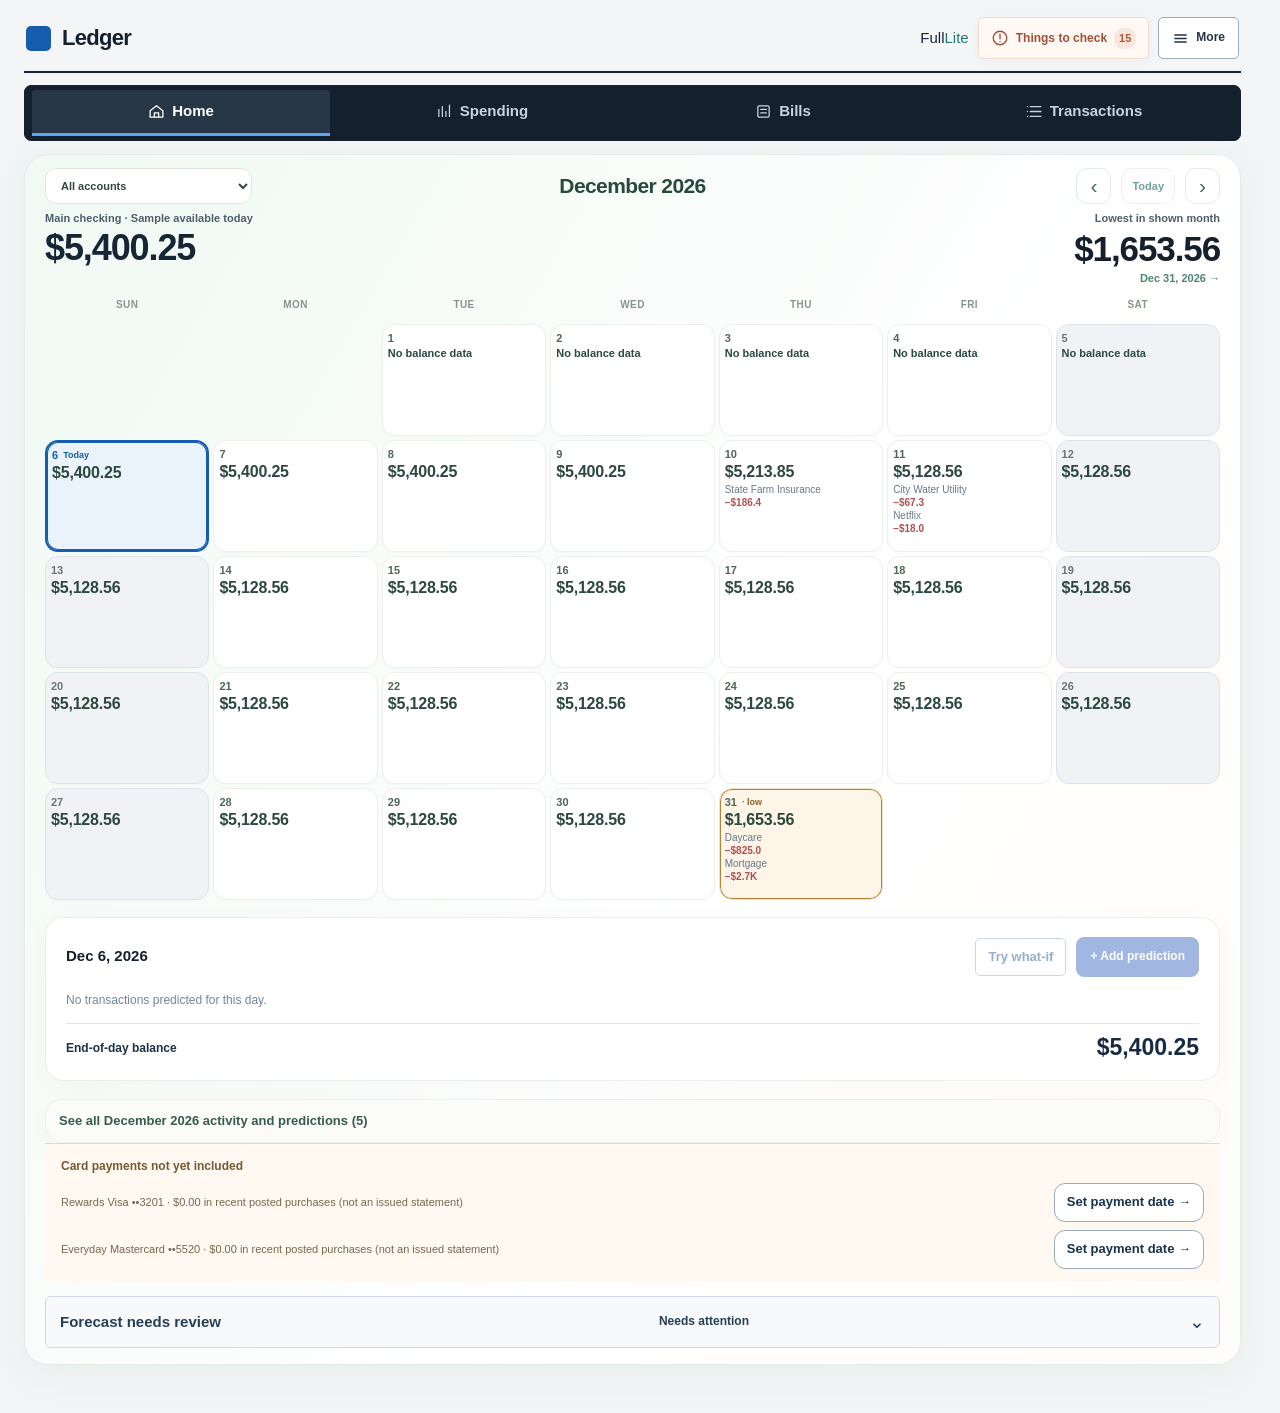
==== commit 60db8ef5: "Expose Full/Lite navigation outside the advanced menu" ====
--- a/index.html
+++ b/index.html
@@ -12,7 +12,7 @@
 <link rel="apple-touch-icon" sizes="180x180" href="/ledger-icon.png">
 <title>Ledger · Balance Planner</title>
 <link rel="stylesheet" href="planner.css?v=ui-cleanup-20261125">
-<link rel="stylesheet" href="ledger-interface.css?v=progressive-disclosure-20261125">
+<link rel="stylesheet" href="ledger-interface.css?v=account-nicknames-20261125">
 </head>
 <body class="ledger-app">
 <main class="shell"><div class="content">
@@ -21,13 +21,13 @@
       <h1>Ledger</h1>
     </div>
     <div class="top-actions">
+    <nav class="mode-switch" aria-label="Ledger interface"><span class="active" aria-current="page">Full</span><a href="/categorize" id="lite-switch" aria-label="Switch to Ledger Lite">Lite</a></nav>
     <button type="button" class="attention-link" data-view="reviews" aria-label="Open things to check"><svg viewBox="0 0 24 24" aria-hidden="true"><circle cx="12" cy="12" r="9"/><path d="M12 7v6m0 4h.01"/></svg><span class="attention-label">Things to check</span><span class="attention-short" aria-hidden="true">Check</span><span class="review-tab-count" data-review-tab-count hidden></span></button>
     <div id="planner-save-feedback" class="planner-save-feedback" role="status" aria-live="polite" hidden></div>
       <details class="planner-menu" id="planner-menu"><summary aria-label="More Ledger options"><svg viewBox="0 0 24 24" aria-hidden="true"><path d="M4 7h16M4 12h16M4 17h16"/></svg><span>More</span></summary>
         <div class="planner-menu-content" role="group" aria-label="More Ledger options">
           <button type="button" data-view="settings">Settings</button>
           <a href="/ai-review" class="btn" id="ai-review-link">AI analysis</a>
-          <a href="/categorize/manage" class="btn" id="category-share-link">Share categorization</a>
           <a class="btn" id="bank-connect" href="/bank-connect" hidden>Bank connections</a>
           <button class="btn" type="button" id="refresh-bank" hidden>Refresh bank</button>
           <details class="planner-menu-advanced">
@@ -73,7 +73,7 @@
 <script src="planner-history.js?v=prediction-review-labels-v1"></script>
 <script src="planner-core.js?v=prediction-review-labels-v1"></script>
 <script src="planner-coverage.js?v=retired-renderers-20261028-v1"></script>
-<script src="planner-summary.js?v=progressive-disclosure-20261125"></script>
+<script src="planner-summary.js?v=account-nicknames-20261125"></script>
 <style>
 /* A tab click is visible even while a fresh set of views is rebuilding. */
 #planner-main{position:relative}
@@ -149,7 +149,7 @@
  },true);
 })();
 </script>
-<script src="planner.js?v=progressive-disclosure-20261125"></script>
+<script src="planner.js?v=account-nicknames-20261125"></script>
 <noscript>JavaScript is required to display account balances and planning projections.</noscript>
 </body>
 </html>
--- a/planner.css
+++ b/planner.css
@@ -7102,3 +7102,15 @@
 @media(prefers-reduced-motion:reduce){
  .planner-menu-advanced>summary::after{transition:none}
 }
+
+/* Budget transaction drilldown: compact Edit action on narrow phones. */
+.history-page .history-budget-detail-name .history-budget-edit{
+ min-height:30px;width:auto;max-width:max-content;
+ padding:4px 9px;font-size:11px;line-height:1.2;
+ margin-top:5px;white-space:nowrap;
+}
+@media(max-width:650px){
+ .history-page .history-budget-detail-name .history-budget-edit{
+  min-height:28px;padding:3px 8px;font-size:11px;
+ }
+}
--- a/ledger-interface.css
+++ b/ledger-interface.css
@@ -546,3 +546,42 @@
  body.ledger-app #planner-notice .ledger-warning-summary{gap:8px}
  body.ledger-app #planner-notice .ledger-warning-expand{font-size:11px}
 }
+
+
+/* Private account aliases: a recognizable name without exposing bank IDs in main views. */
+body.ledger-app .ledger-account-names{display:block}
+body.ledger-app .ledger-account-names>.lead{margin:4px 0 16px;max-width:700px}
+body.ledger-app .ledger-account-name-row{
+ display:grid;grid-template-columns:minmax(160px,1.3fr) minmax(180px,1fr) auto auto;
+ align-items:center;gap:12px;border-top:1px solid #dbe3eb;padding:12px 0;
+}
+body.ledger-app .ledger-account-name-identity{display:flex;flex-direction:column;min-width:0;gap:3px}
+body.ledger-app .ledger-account-name-identity strong{
+ display:block;color:#172635;font-size:14px;overflow-wrap:anywhere
+}
+body.ledger-app .ledger-account-name-identity small{
+ color:#667482;font-size:12px;overflow-wrap:anywhere
+}
+body.ledger-app .ledger-account-name-row label{display:block;min-width:0;margin:0}
+body.ledger-app .ledger-account-name-row input{
+ width:100%;min-width:0;height:44px;min-height:44px;
+ border:1px solid #98aaba;border-radius:5px;background:#fff;color:#172635;
+ padding:10px 12px;font-size:14px
+}
+body.ledger-app .ledger-account-name-row .btn{
+ min-height:44px;margin:0;padding:10px 14px;white-space:nowrap
+}
+body.ledger-app .ledger-account-name-message{margin:10px 0 0;font-weight:650;color:#275b42}
+body.ledger-app .ledger-account-name-error{grid-column:1/-1;margin:0;color:#b42332}
+@media(max-width:760px){
+ body.ledger-app .ledger-account-name-row{
+  grid-template-columns:minmax(0,1fr) auto auto;gap:10px
+ }
+ body.ledger-app .ledger-account-name-identity{grid-column:1/-1}
+ body.ledger-app .ledger-account-name-row label{grid-column:1}
+}
+@media(max-width:370px){
+ body.ledger-app .ledger-account-name-row{grid-template-columns:minmax(0,1fr) auto}
+ body.ledger-app .ledger-account-name-row label{grid-column:1/-1}
+ body.ledger-app .ledger-account-name-row button{grid-row:auto}
+}
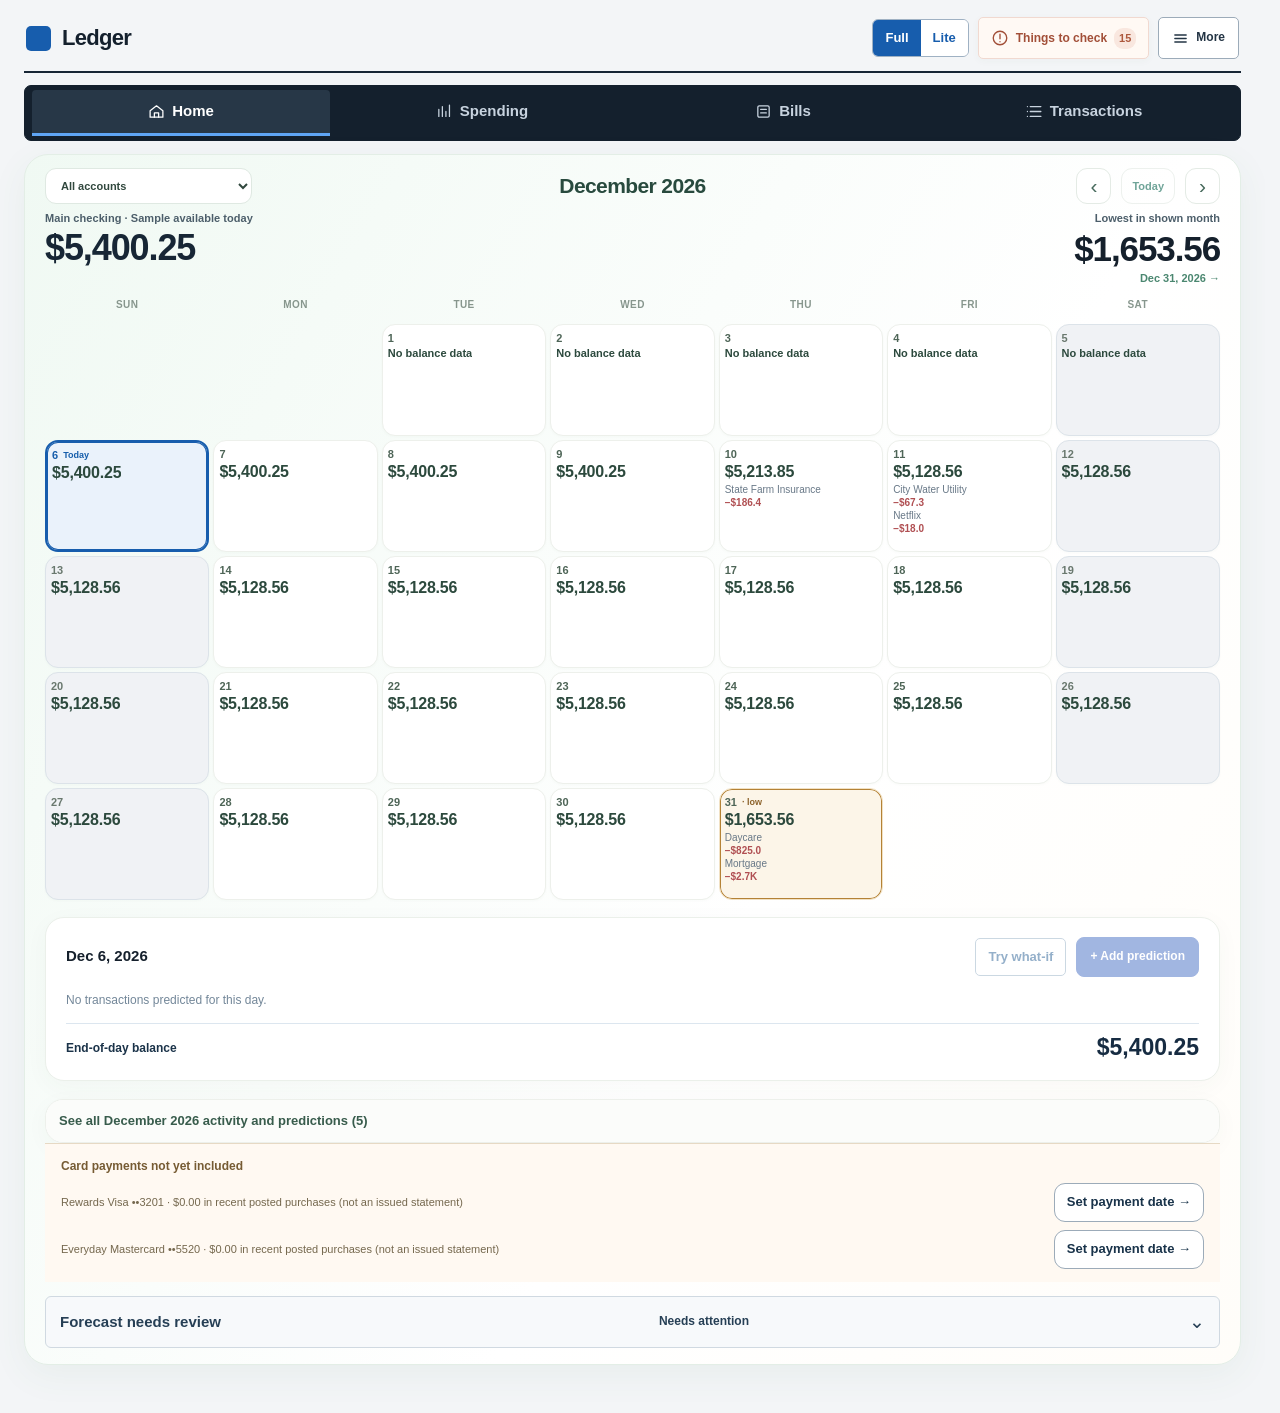
==== commit 2e5a9b0d: "Keep Calendar card statement metric consistent with upcoming unpaid cycles" ====
--- a/index.html
+++ b/index.html
@@ -68,12 +68,12 @@
 <script src="accounting.js?v=card-payment-priority-v3"></script>
 <script src="categorization.js"></script>
 <script src="ledger-data.js?v=consistency-audit-20261106-v1"></script>
-<script src="payment-obligations.js?v=card-settlements-excluded-v2"></script>
+<script src="payment-obligations.js?v=upcoming-card-cycles-20261127"></script>
 <script src="planner-transactions.js?v=consistency-audit-20261106-v1"></script>
 <script src="planner-history.js?v=prediction-review-labels-v1"></script>
 <script src="planner-core.js?v=prediction-review-labels-v1"></script>
 <script src="planner-coverage.js?v=retired-renderers-20261028-v1"></script>
-<script src="planner-summary.js?v=account-nicknames-20261125"></script>
+<script src="planner-summary.js?v=upcoming-card-cycles-20261127"></script>
 <style>
 /* A tab click is visible even while a fresh set of views is rebuilding. */
 #planner-main{position:relative}
@@ -149,7 +149,7 @@
  },true);
 })();
 </script>
-<script src="planner.js?v=account-nicknames-20261125"></script>
+<script src="planner.js?v=upcoming-card-cycles-20261127"></script>
 <noscript>JavaScript is required to display account balances and planning projections.</noscript>
 </body>
 </html>
--- a/planner.css
+++ b/planner.css
@@ -7114,3 +7114,11 @@
   min-height:28px;padding:3px 8px;font-size:11px;
  }
 }
+
+/* Ledger Full/Lite selector: always visible, even on narrow phones. */
+.top-actions .mode-switch{display:inline-flex;align-items:stretch;overflow:hidden;border:1px solid #9fb1c3;border-radius:6px;white-space:nowrap;flex:none}
+.top-actions .mode-switch a,.top-actions .mode-switch span{display:flex;align-items:center;justify-content:center;min-height:36px;padding:6px 12px;font-size:13px;font-weight:750;line-height:1.2;text-decoration:none;color:#175dad;background:#fff}
+.top-actions .mode-switch .active{background:#175dad;color:#fff}
+.top-actions .mode-switch a:hover{background:#edf4fd}
+.top-actions .mode-switch a:focus-visible{outline:3px solid #256fc7;outline-offset:-3px}
+@media(max-width:780px){.top-actions .mode-switch a,.top-actions .mode-switch span{padding:6px 10px}}
